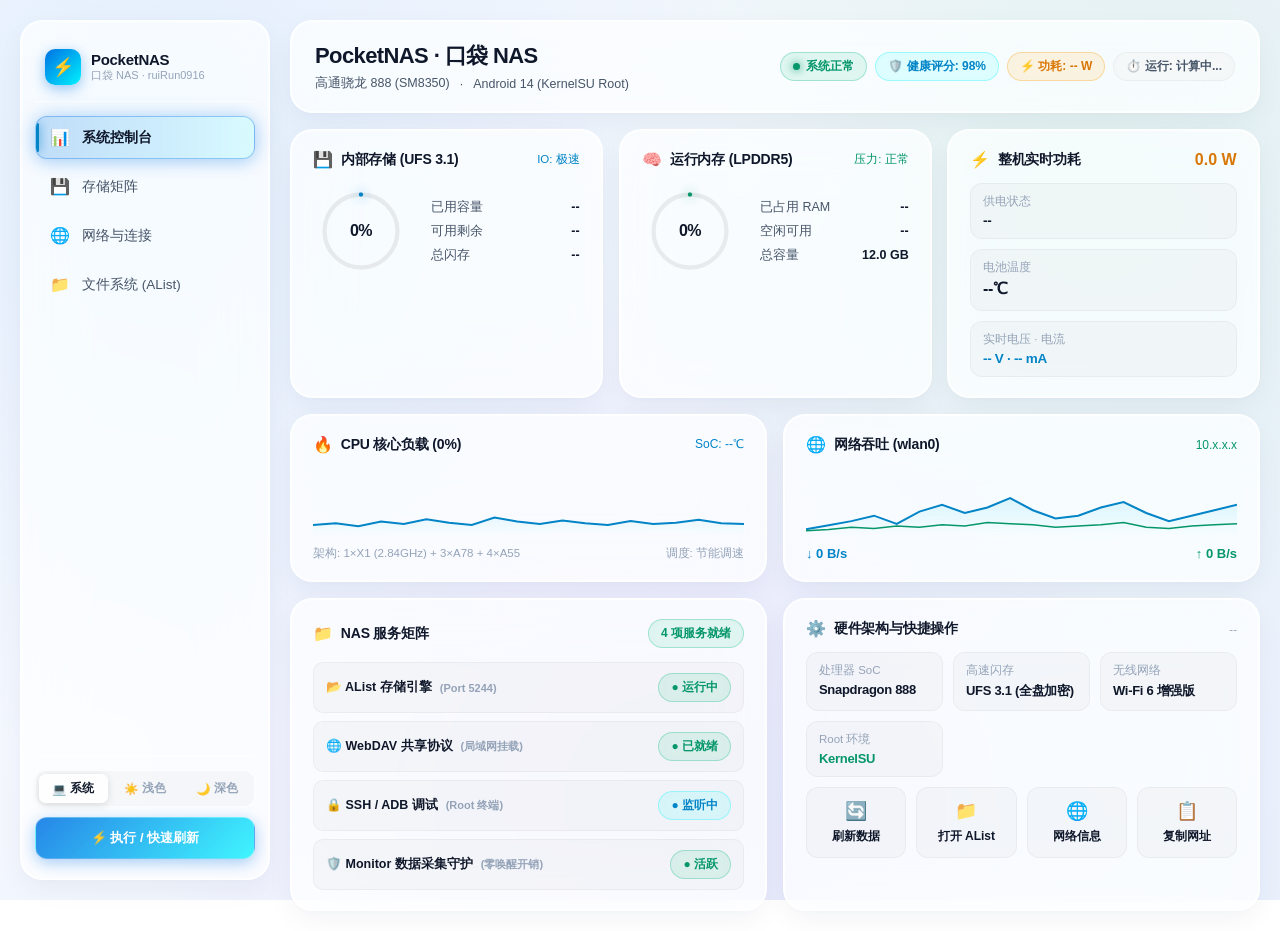
==== web/index.html @ 6834d26b "Add files via upload" ====
<!DOCTYPE html>
<html lang="zh-CN" data-theme="dark">
<head>
  <meta charset="UTF-8">
  <meta name="viewport" content="width=device-width, initial-scale=1.0, maximum-scale=1.0, user-scalable=no">
  <title>PocketNAS · 口袋 NAS 控制中心</title>
  <link rel="stylesheet" href="style.css">
</head>
<body>

  <div class="app-container">
    
    <!-- ================= 左侧导航栏 ================= -->
    <aside class="sidebar">
      <div class="sidebar-top">
        <div class="sidebar-header">
          <div class="logo-badge">⚡</div>
          <div class="logo-text">
            <h2>PocketNAS</h2>
            <p>口袋 NAS · ruiRun0916</p>
          </div>
        </div>

        <nav class="nav-menu">
          <div class="nav-item active" data-tab="tab-overview">
            <span class="icon">📊</span>
            <span>系统控制台</span>
          </div>
          <div class="nav-item" data-tab="tab-storage">
            <span class="icon">💾</span>
            <span>存储矩阵</span>
          </div>
          <div class="nav-item" data-tab="tab-network">
            <span class="icon">🌐</span>
            <span>网络与连接</span>
          </div>
          <div class="nav-item" data-tab="tab-alist">
            <span class="icon">📁</span>
            <span>文件系统 (AList)</span>
          </div>
        </nav>
      </div>

      <!-- 侧边栏底部：主题切换 + 执行按键 -->
      <div class="sidebar-footer">
        
        <!-- 三态主题切换 -->
        <div class="theme-switch-bar">
          <button class="theme-opt-btn active" id="theme-btn-auto" onclick="setThemeMode('auto')" title="跟随系统设置">
            <span>💻</span><span>系统</span>
          </button>
          <button class="theme-opt-btn" id="theme-btn-light" onclick="setThemeMode('light')" title="渐变白玻璃模式">
            <span>☀️</span><span>浅色</span>
          </button>
          <button class="theme-opt-btn" id="theme-btn-dark" onclick="setThemeMode('dark')" title="深色液态玻璃模式">
            <span>🌙</span><span>深色</span>
          </button>
        </div>

        <button class="btn-glass-action" onclick="handleQuickRun()">
          <span>⚡ 执行 / 快速刷新</span>
        </button>
      </div>
    </aside>

    <!-- ================= 右侧主区域 ================= -->
    <main class="main-content">

      <!-- ================= TAB 1: 首页系统控制台 ================= -->
      <div id="tab-overview" class="tab-pane active">
        
        <!-- 顶部英雄卡片 (Hero Card) -->
        <section class="glass-card hero-card">
          <div class="hero-left">
            <h1 id="dev-name">
              <span>PocketNAS · 口袋 NAS</span>
            </h1>
            <p id="dev-sub">
              <span>高通骁龙 888 (SM8350)</span>
              <span>·</span>
              <span>Android 14 (KernelSU Root)</span>
            </p>
          </div>
          <div class="hero-tags">
            <div class="glow-badge green">
              <span class="pulse-dot"></span>
              <span>系统正常</span>
            </div>
            <div class="glow-badge cyan" id="health-badge">
              <span>🛡️ 健康评分: 98%</span>
            </div>
            <div class="glow-badge orange" id="power-badge">
              <span>⚡ 功耗: -- W</span>
            </div>
            <div class="glow-badge" id="uptime-badge">
              <span>⏱️ 运行: 计算中...</span>
            </div>
          </div>
        </section>

        <!-- 第一行：核心资源 3 列网格 (存储 + 内存 + 功耗) -->
        <section class="grid-3">
          
          <!-- 存储空间卡片 (细发光环形图) -->
          <div class="glass-card">
            <div class="card-head">
              <div class="card-title">
                <span class="icon">💾</span>
                <span>内部存储 (UFS 3.1)</span>
              </div>
              <span style="font-size:11.5px; color:var(--accent-cyan);" id="st-speed-tag">IO: 极速</span>
            </div>
            <div class="metric-flex">
              <div class="glow-ring-box">
                <svg viewBox="0 0 100 100">
                  <circle class="ring-bg" cx="50" cy="50" r="38" />
                  <circle id="storage-ring" class="ring-fg blue" cx="50" cy="50" r="38" stroke-dasharray="0, 238.76" />
                </svg>
                <div class="ring-text" id="storage-pct">0%</div>
              </div>
              <div class="metric-details">
                <div class="detail-row"><span class="label">已用容量</span><span class="val" id="storage-used">--</span></div>
                <div class="detail-row"><span class="label">可用剩余</span><span class="val" id="storage-free">--</span></div>
                <div class="detail-row"><span class="label">总闪存</span><span class="val" id="storage-total">--</span></div>
              </div>
            </div>
          </div>

          <!-- 运行内存卡片 -->
          <div class="glass-card">
            <div class="card-head">
              <div class="card-title">
                <span class="icon">🧠</span>
                <span>运行内存 (LPDDR5)</span>
              </div>
              <span style="font-size:11.5px; color:var(--accent-green);" id="ram-pressure">压力: 正常</span>
            </div>
            <div class="metric-flex">
              <div class="glow-ring-box">
                <svg viewBox="0 0 100 100">
                  <circle class="ring-bg" cx="50" cy="50" r="38" />
                  <circle id="ram-ring" class="ring-fg green" cx="50" cy="50" r="38" stroke-dasharray="0, 238.76" />
                </svg>
                <div class="ring-text" id="ram-pct">0%</div>
              </div>
              <div class="metric-details">
                <div class="detail-row"><span class="label">已占用 RAM</span><span class="val" id="ram-used">--</span></div>
                <div class="detail-row"><span class="label">空闲可用</span><span class="val" id="ram-free">--</span></div>
                <div class="detail-row"><span class="label">总容量</span><span class="val" id="ram-total">12.0 GB</span></div>
              </div>
            </div>
          </div>

          <!-- 实时功耗与供电卡片 -->
          <div class="glass-card">
            <div class="card-head">
              <div class="card-title">
                <span class="icon">⚡</span>
                <span>整机实时功耗</span>
              </div>
              <span style="font-weight:700; color:var(--accent-orange);" id="power-main-val">0.0 W</span>
            </div>
            <div class="stat-pill-grid">
              <div class="stat-pill">
                <span class="title">供电状态</span>
                <span class="value" id="power-status" style="font-size:13.5px;">--</span>
              </div>
              <div class="stat-pill">
                <span class="title">电池温度</span>
                <span class="value" id="bat-temp-val">--℃</span>
              </div>
              <div class="stat-pill" style="grid-column: 1 / -1;">
                <span class="title">实时电压 · 电流</span>
                <span class="value" id="power-vi-val" style="font-size:13.5px; color:var(--accent-cyan);">-- V · -- mA</span>
              </div>
            </div>
          </div>

        </section>

        <!-- 第二行：实时动态波形监控 (CPU/RAM 曲线 + 网络上下行双通道) -->
        <section class="grid-2">
          
          <!-- CPU 负载与实时动态曲线 -->
          <div class="glass-card">
            <div class="card-head">
              <div class="card-title">
                <span class="icon">🔥</span>
                <span>CPU 核心负载 (<span id="cpu-val">0%</span>)</span>
              </div>
              <span style="font-size:12px; color:var(--accent-cyan);" id="cpu-temp-badge">SoC: --℃</span>
            </div>
            <div class="chart-box">
              <canvas id="cpu-chart"></canvas>
            </div>
            <div class="detail-row" style="margin-top: 10px; font-size:11.5px; color:var(--text-muted);">
              <span>架构: 1×X1 (2.84GHz) + 3×A78 + 4×A55</span>
              <span id="cpu-freq-text">调度: 节能调速</span>
            </div>
          </div>

          <!-- 实时网络吞吐双流曲线 -->
          <div class="glass-card">
            <div class="card-head">
              <div class="card-title">
                <span class="icon">🌐</span>
                <span>网络吞吐 (<span id="net-if">wlan0</span>)</span>
              </div>
              <span style="font-size:12px; color:var(--accent-green);" id="net-ip-tag">10.x.x.x</span>
            </div>
            <div class="chart-box">
              <canvas id="net-chart"></canvas>
            </div>
            <div class="detail-row" style="margin-top: 10px;">
              <span style="font-size:13px; font-weight:700; color:var(--accent-cyan);" id="net-down">↓ 0 B/s</span>
              <span style="font-size:13px; font-weight:700; color:var(--accent-green);" id="net-up">↑ 0 B/s</span>
            </div>
          </div>

        </section>

        <!-- 第三行：NAS 协议服务矩阵 + 硬件架构规格 -->
        <section class="grid-2">
          
          <!-- 服务矩阵 -->
          <div class="glass-card">
            <div class="card-head">
              <div class="card-title">
                <span class="icon">📁</span>
                <span>NAS 服务矩阵</span>
              </div>
              <span class="glow-badge green">4 项服务就绪</span>
            </div>
            <div style="display:flex; flex-direction:column; gap:8px;">
              <div class="service-item">
                <div class="service-left">
                  <span>📂 AList 存储引擎</span>
                  <span style="font-size:11px; color:var(--text-muted);">(Port 5244)</span>
                </div>
                <span class="glow-badge green" id="srv-alist">● 运行中</span>
              </div>
              <div class="service-item">
                <div class="service-left">
                  <span>🌐 WebDAV 共享协议</span>
                  <span style="font-size:11px; color:var(--text-muted);">(局域网挂载)</span>
                </div>
                <span class="glow-badge green">● 已就绪</span>
              </div>
              <div class="service-item">
                <div class="service-left">
                  <span>🔒 SSH / ADB 调试</span>
                  <span style="font-size:11px; color:var(--text-muted);">(Root 终端)</span>
                </div>
                <span class="glow-badge cyan">● 监听中</span>
              </div>
              <div class="service-item">
                <div class="service-left">
                  <span>🛡️ Monitor 数据采集守护</span>
                  <span style="font-size:11px; color:var(--text-muted);">(零唤醒开销)</span>
                </div>
                <span class="glow-badge green">● 活跃</span>
              </div>
            </div>
          </div>

          <!-- 硬件架构卡片 -->
          <div class="glass-card">
            <div class="card-head">
              <div class="card-title">
                <span class="icon">⚙️</span>
                <span>硬件架构与快捷操作</span>
              </div>
              <span style="font-size:11.5px; color:var(--text-muted);" id="last-update">--</span>
            </div>
            <div class="stat-pill-grid" style="margin-top:0;">
              <div class="stat-pill">
                <span class="title">处理器 SoC</span>
                <span class="value" style="font-size:13px;">Snapdragon 888</span>
              </div>
              <div class="stat-pill">
                <span class="title">高速闪存</span>
                <span class="value" style="font-size:13px;">UFS 3.1 (全盘加密)</span>
              </div>
              <div class="stat-pill">
                <span class="title">无线网络</span>
                <span class="value" style="font-size:13px;">Wi-Fi 6 增强版</span>
              </div>
              <div class="stat-pill">
                <span class="title">Root 环境</span>
                <span class="value" style="font-size:13px; color:var(--accent-green);">KernelSU</span>
              </div>
            </div>

            <!-- 快捷玻璃按钮 -->
            <div class="quick-btn-grid">
              <div class="btn-glass-tile" onclick="fetchStatus(true)">
                <span class="icon">🔄</span>
                <span>刷新数据</span>
              </div>
              <div class="btn-glass-tile" onclick="switchTab('tab-alist')">
                <span class="icon">📁</span>
                <span>打开 AList</span>
              </div>
              <div class="btn-glass-tile" onclick="switchTab('tab-network')">
                <span class="icon">🌐</span>
                <span>网络信息</span>
              </div>
              <div class="btn-glass-tile" onclick="copyText(window.location.origin, 'Dashboard 地址')">
                <span class="icon">📋</span>
                <span>复制网址</span>
              </div>
            </div>
          </div>

        </section>

      </div>

      <!-- ================= TAB 2: 存储矩阵 ================= -->
      <div id="tab-storage" class="tab-pane">
        <div class="glass-card">
          <div class="card-head">
            <div class="card-title">
              <span class="icon">💾</span>
              <span>存储矩阵与分区挂载结构</span>
            </div>
            <span class="glow-badge green">UFS 3.1 闪存健康</span>
          </div>

          <div style="display:flex; flex-direction:column; gap:12px; margin-top:8px;">
            <div class="copy-row">
              <div class="copy-info">
                <span class="title">用户主存储挂载点 (AList 映射目标)</span>
                <span class="url">/data/media/0</span>
              </div>
              <button class="btn-copy" onclick="copyText('/data/media/0', '挂载点路径')">📋 复制</button>
            </div>
            <div class="detail-row"><span class="label">闪存总容量</span><span class="val" id="storage-total-detail">--</span></div>
            <div class="detail-row"><span class="label">已使用空间</span><span class="val" id="storage-used-detail">--</span></div>
            <div class="detail-row"><span class="label">可用剩余空间</span><span class="val" id="storage-free-detail">--</span></div>
            
            <div style="margin-top:10px; padding:12px; background:var(--stat-box-bg); border-radius:10px; border:1px solid var(--glass-border);">
              <p style="font-size:12.5px; color:var(--text-sub); line-height:1.6;">
                💡 <strong>文件服务指南：</strong> 手机存储已通过 KernelSU 进行低功耗映射，你可以直接在电视端（如 Kodi / 影视仓）或电脑端使用 WebDAV 协议挂载此路径，实现局域网 4K 原画高速流媒体播放。
              </p>
            </div>
          </div>
        </div>
      </div>

      <!-- ================= TAB 3: 网络与连接配置 (带一键复制) ================= -->
      <div id="tab-network" class="tab-pane">
        <div class="glass-card">
          <div class="card-head">
            <div class="card-title">
              <span class="icon">🌐</span>
              <span>网络接口与服务连接端点</span>
            </div>
            <span class="glow-badge cyan">Wi-Fi 6 高速通道</span>
          </div>

          <div style="display:flex; flex-direction:column; gap:12px; margin-top:10px;">
            
            <!-- 局域网 IPv4 复制行 -->
            <div class="copy-row">
              <div class="copy-info">
                <span class="title">局域网 IPv4 地址 (wlan0)</span>
                <span class="url" id="net-ip-copy-val">--</span>
              </div>
              <button class="btn-copy" onclick="copyText(document.getElementById('net-ip-copy-val').innerText, '局域网 IP')">📋 复制 IP</button>
            </div>

            <!-- Dashboard 访问直链复制行 -->
            <div class="copy-row">
              <div class="copy-info">
                <span class="title">PocketNAS 控制台 URL (当前端口: 8080)</span>
                <span class="url" id="webui-url-copy-val">http://--:8080</span>
              </div>
              <button class="btn-copy" onclick="copyText(document.getElementById('webui-url-copy-val').innerText, '控制台链接')">📋 复制链接</button>
            </div>

            <!-- AList Lite 访问直链复制行 -->
            <div class="copy-row">
              <div class="copy-info">
                <span class="title">AList 文件系统直链 URL (端口: 5244)</span>
                <span class="url" id="alist-url-copy-val">http://--:5244</span>
              </div>
              <button class="btn-copy" onclick="copyText(document.getElementById('alist-url-copy-val').innerText, 'AList 链接')">📋 复制链接</button>
            </div>

            <!-- WebDAV 协议连接串 -->
            <div class="copy-row">
              <div class="copy-info">
                <span class="title">WebDAV 局域网挂载端点</span>
                <span class="url" id="webdav-url-copy-val">http://--:5244/dav</span>
              </div>
              <button class="btn-copy" onclick="copyText(document.getElementById('webdav-url-copy-val').innerText, 'WebDAV 挂载串')">📋 复制端点</button>
            </div>

          </div>
        </div>
      </div>

      <!-- ================= TAB 4: AList 内嵌文件管理 ================= -->
      <div id="tab-alist" class="tab-pane">
        <div class="glass-card alist-card">
          <div class="alist-toolbar">
            <div style="display:flex; align-items:center; gap:10px;">
              <span style="font-size:14px; font-weight:700; color:var(--text-main);">📁 AList 私人云存储</span>
              <span class="glow-badge green" id="alist-badge-status">● 运行中</span>
            </div>
            <div style="display:flex; gap:8px;">
              <button class="btn-copy" onclick="reloadAListFrame()">🔄 刷新</button>
              <a class="btn-copy" id="btn-open-alist" href="http://127.0.0.1:5244" target="_blank" style="text-decoration:none;">↗ 外部打开</a>
            </div>
          </div>
          <iframe id="alist-frame" class="alist-iframe" src="about:blank"></iframe>
        </div>
      </div>

    </main>

  </div>

  <!-- Toast 提示气泡 -->
  <div id="toast" class="toast-notice">
    <span>✅</span>
    <span id="toast-text">已复制到剪贴板</span>
  </div>

  <script src="app.js"></script>
</body>
</html>
---- web/style.css ----
/* =========================================================
   Xiaomi 11 Ultra NAS - Liquid Glass & visionOS Modern UI
   Supports: System Auto / Gradient Light / Liquid Dark Modes
   ========================================================= */

/* --- 1. 深色模式变量 (默认 / Dark) --- */
:root {
  --bg-gradient: radial-gradient(circle at 15% 15%, rgba(0, 113, 227, 0.16) 0%, transparent 45%),
                 radial-gradient(circle at 85% 20%, rgba(52, 199, 89, 0.12) 0%, transparent 40%),
                 radial-gradient(circle at 50% 85%, rgba(139, 92, 246, 0.1) 0%, transparent 50%),
                 #0a0d14;
  
  --glass-bg: rgba(22, 27, 38, 0.65);
  --glass-bg-hover: rgba(28, 35, 49, 0.8);
  --glass-border: rgba(255, 255, 255, 0.09);
  --glass-border-hover: rgba(0, 242, 254, 0.4);
  --glass-highlight: rgba(255, 255, 255, 0.04);
  --spotlight-glow: rgba(0, 242, 254, 0.12);
  
  --text-main: #f5f5f7;
  --text-sub: #94a3b8;
  --text-muted: #64748b;
  
  --accent-cyan: #00f2fe;
  --accent-blue: #0071e3;
  --accent-green: #10b981;
  --accent-orange: #f59e0b;
  --accent-red: #ef4444;
  --accent-purple: #8b5cf6;
  
  --ring-bg: rgba(255, 255, 255, 0.08);
  --stat-box-bg: rgba(255, 255, 255, 0.03);
  --stat-box-border: rgba(255, 255, 255, 0.05);

  --card-radius: 22px;
  --inner-radius: 12px;
  --btn-radius: 10px;
  
  --shadow-ambient: 0 12px 36px -4px rgba(0, 0, 0, 0.5), 0 0 1px 1px rgba(255, 255, 255, 0.06) inset;
  --active-glow: 0 0 20px rgba(0, 242, 254, 0.4), 0 0 40px rgba(0, 113, 227, 0.25);
  --card-glow-edge: rgba(0, 242, 254, 0.3);
}

/* --- 2. 浅色渐变白模式 (Gradient White Glass) --- */
[data-theme="light"] {
  --bg-gradient: radial-gradient(circle at 10% 15%, rgba(0, 113, 227, 0.09) 0%, transparent 45%),
                 radial-gradient(circle at 85% 20%, rgba(52, 199, 89, 0.08) 0%, transparent 40%),
                 radial-gradient(circle at 50% 85%, rgba(139, 92, 246, 0.08) 0%, transparent 50%),
                 linear-gradient(135deg, #f9fbff 0%, #f1f5fd 50%, #e9f0fc 100%);
  
  --glass-bg: rgba(255, 255, 255, 0.72);
  --glass-bg-hover: rgba(255, 255, 255, 0.88);
  --glass-border: rgba(255, 255, 255, 0.9);
  --glass-border-hover: rgba(0, 113, 227, 0.35);
  --glass-highlight: rgba(0, 0, 0, 0.02);
  --spotlight-glow: rgba(0, 113, 227, 0.08);
  
  --text-main: #0f172a;
  --text-sub: #475569;
  --text-muted: #94a3b8;
  
  --accent-cyan: #0284c7;
  --accent-blue: #0071e3;
  --accent-green: #059669;
  --accent-orange: #d97706;
  --accent-red: #dc2626;
  --accent-purple: #7c3aed;
  
  --ring-bg: rgba(0, 0, 0, 0.07);
  --stat-box-bg: rgba(0, 0, 0, 0.025);
  --stat-box-border: rgba(0, 0, 0, 0.04);
  
  --shadow-ambient: 0 10px 30px -4px rgba(0, 30, 80, 0.06), 0 2px 6px rgba(0, 0, 0, 0.02), 0 0 1px 1px rgba(255, 255, 255, 0.8) inset;
  --active-glow: 0 0 20px rgba(0, 113, 227, 0.25), 0 4px 15px rgba(0, 113, 227, 0.15);
  --card-glow-edge: rgba(0, 113, 227, 0.25);
}

/* 基础重置 */
* {
  box-sizing: border-box;
  margin: 0;
  padding: 0;
  font-family: -apple-system, BlinkMacSystemFont, "SF Pro Display", "Inter", "HarmonyOS Sans", "PingFang SC", "Microsoft YaHei", sans-serif;
  -webkit-font-smoothing: antialiased;
}

body {
  background: var(--bg-gradient);
  background-attachment: fixed;
  color: var(--text-main);
  padding: 20px;
  min-height: 100vh;
  overflow-x: hidden;
  transition: background 0.4s ease, color 0.4s ease;
}

.app-container {
  max-width: 1380px;
  margin: 0 auto;
  display: grid;
  grid-template-columns: 250px 1fr;
  gap: 20px;
}

/* ================= 侧边栏 (Sidebar) ================= */
.sidebar {
  background: var(--glass-bg);
  backdrop-filter: blur(30px) saturate(180%);
  -webkit-backdrop-filter: blur(30px) saturate(180%);
  border: 1px solid var(--glass-border);
  border-radius: var(--card-radius);
  padding: 20px 14px;
  box-shadow: var(--shadow-ambient);
  height: calc(100vh - 40px);
  position: sticky;
  top: 20px;
  display: flex;
  flex-direction: column;
  justify-content: space-between;
  z-index: 50;
  transition: background 0.4s ease, border-color 0.4s ease;
}

.sidebar-header {
  display: flex;
  align-items: center;
  gap: 10px;
  padding: 8px 10px 16px;
  border-bottom: 1px solid var(--glass-border);
  margin-bottom: 14px;
}

.logo-badge {
  width: 36px;
  height: 36px;
  border-radius: 10px;
  background: linear-gradient(135deg, #0071e3, #00f2fe);
  display: flex;
  align-items: center;
  justify-content: center;
  font-size: 18px;
  box-shadow: 0 4px 14px rgba(0, 113, 227, 0.4);
}

.logo-text h2 {
  font-size: 15px;
  font-weight: 700;
  letter-spacing: -0.3px;
  color: var(--text-main);
}

.logo-text p {
  font-size: 11px;
  color: var(--text-muted);
  font-weight: 500;
}

/* 导航项 */
.nav-menu {
  display: flex;
  flex-direction: column;
  gap: 6px;
}

.nav-item {
  display: flex;
  align-items: center;
  gap: 12px;
  padding: 11px 14px;
  border-radius: var(--inner-radius);
  color: var(--text-sub);
  font-size: 13.5px;
  font-weight: 500;
  cursor: pointer;
  transition: all 0.25s cubic-bezier(0.4, 0, 0.2, 1);
  border: 1px solid transparent;
  user-select: none;
  position: relative;
  overflow: hidden;
}

.nav-item:hover {
  background: var(--glass-highlight);
  color: var(--text-main);
  border-color: rgba(255, 255, 255, 0.08);
}

/* 选中项发光特效 */
.nav-item.active {
  background: linear-gradient(90deg, rgba(0, 113, 227, 0.22), rgba(0, 242, 254, 0.12));
  color: var(--text-main);
  border-color: var(--glass-border-hover);
  box-shadow: var(--active-glow);
  font-weight: 600;
}

.nav-item.active::before {
  content: "";
  position: absolute;
  left: 0;
  top: 15%;
  bottom: 15%;
  width: 3px;
  border-radius: 2px;
  background: var(--accent-cyan);
  box-shadow: 0 0 10px var(--accent-cyan);
}

.nav-item .icon {
  font-size: 16px;
  transition: transform 0.2s ease;
}

.nav-item:hover .icon {
  transform: scale(1.15);
}

/* 侧边栏底部：主题切换器 + 快捷按键 */
.sidebar-footer {
  border-top: 1px solid var(--glass-border);
  padding-top: 14px;
  display: flex;
  flex-direction: column;
  gap: 10px;
}

/* 三态主题切换组件 (Segmented Theme Control) */
.theme-switch-bar {
  display: grid;
  grid-template-columns: repeat(3, 1fr);
  background: var(--stat-box-bg);
  border: 1px solid var(--glass-border);
  border-radius: 10px;
  padding: 3px;
  gap: 3px;
}

.theme-opt-btn {
  padding: 6px 0;
  border: none;
  background: transparent;
  color: var(--text-muted);
  font-size: 11.5px;
  font-weight: 600;
  border-radius: 7px;
  cursor: pointer;
  display: flex;
  align-items: center;
  justify-content: center;
  gap: 4px;
  transition: all 0.2s cubic-bezier(0.4, 0, 0.2, 1);
}

.theme-opt-btn:hover {
  color: var(--text-main);
}

.theme-opt-btn.active {
  background: var(--glass-bg-hover);
  color: var(--text-main);
  box-shadow: 0 2px 8px rgba(0, 0, 0, 0.12);
  border: 1px solid var(--glass-border);
}

.btn-glass-action {
  width: 100%;
  padding: 11px;
  background: linear-gradient(135deg, rgba(0, 113, 227, 0.85), rgba(0, 242, 254, 0.75));
  border: 1px solid rgba(255, 255, 255, 0.25);
  border-radius: var(--inner-radius);
  color: #ffffff;
  font-size: 13px;
  font-weight: 600;
  display: flex;
  align-items: center;
  justify-content: center;
  gap: 8px;
  cursor: pointer;
  box-shadow: 0 4px 15px rgba(0, 113, 227, 0.35);
  transition: all 0.2s cubic-bezier(0.4, 0, 0.2, 1);
  backdrop-filter: blur(10px);
}

.btn-glass-action:hover {
  transform: translateY(-2px);
  box-shadow: 0 6px 22px rgba(0, 242, 254, 0.5);
}

/* ================= 右侧主内容 ================= */
.main-content {
  display: flex;
  flex-direction: column;
  gap: 16px;
}

.tab-pane {
  display: none;
  flex-direction: column;
  gap: 16px;
  animation: fadeIn 0.25s cubic-bezier(0.4, 0, 0.2, 1);
}

.tab-pane.active {
  display: flex;
}

@keyframes fadeIn {
  from { opacity: 0; transform: translateY(6px); }
  to { opacity: 1; transform: translateY(0); }
}

/* ================= 磨砂液态玻璃卡片 + 3D 鼠标物理倾斜 ================= */
.glass-card {
  background: var(--glass-bg);
  backdrop-filter: blur(28px) saturate(180%);
  -webkit-backdrop-filter: blur(28px) saturate(180%);
  border: 1px solid var(--glass-border);
  border-radius: var(--card-radius);
  padding: 20px 22px;
  box-shadow: var(--shadow-ambient);
  position: relative;
  overflow: hidden;
  transform-style: preserve-3d;
  perspective: 1000px;
  will-change: transform;
  transition: border-color 0.25s ease, box-shadow 0.25s ease, background 0.4s ease;
}

/* 光照追踪聚光灯特效 (Mouse Spotlight) */
.glass-card::after {
  content: "";
  position: absolute;
  inset: 0;
  border-radius: inherit;
  background: radial-gradient(circle 240px at var(--mouse-x, 50%) var(--mouse-y, 50%), var(--spotlight-glow), transparent);
  pointer-events: none;
  opacity: 0;
  transition: opacity 0.3s ease;
}

.glass-card:hover::after {
  opacity: 1;
}

.glass-card::before {
  content: "";
  position: absolute;
  top: 0;
  left: 0;
  right: 0;
  height: 1px;
  background: linear-gradient(90deg, transparent, rgba(255, 255, 255, 0.25), transparent);
}

.glass-card:hover {
  border-color: var(--glass-border-hover);
  box-shadow: var(--shadow-ambient), 0 14px 38px -4px rgba(0, 0, 0, 0.35);
}

.grid-2 {
  display: grid;
  grid-template-columns: repeat(2, 1fr);
  gap: 16px;
}

.grid-3 {
  display: grid;
  grid-template-columns: repeat(3, 1fr);
  gap: 16px;
}

/* 卡片标题 */
.card-head {
  display: flex;
  align-items: center;
  justify-content: space-between;
  margin-bottom: 14px;
}

.card-title {
  font-size: 14px;
  font-weight: 600;
  color: var(--text-main);
  display: flex;
  align-items: center;
  gap: 8px;
  letter-spacing: -0.2px;
}

.card-title .icon {
  font-size: 16px;
}

/* 顶部设备英雄卡片 */
.hero-card {
  display: flex;
  justify-content: space-between;
  align-items: center;
  flex-wrap: wrap;
  gap: 16px;
  padding: 20px 24px;
}

.hero-left h1 {
  font-size: 22px;
  font-weight: 700;
  letter-spacing: -0.6px;
  color: var(--text-main);
  display: flex;
  align-items: center;
  gap: 10px;
}

.hero-left p {
  font-size: 12.5px;
  color: var(--text-sub);
  margin-top: 4px;
  display: flex;
  align-items: center;
  gap: 10px;
}

.hero-tags {
  display: flex;
  gap: 8px;
  flex-wrap: wrap;
}

/* 呼吸徽章 */
.glow-badge {
  display: inline-flex;
  align-items: center;
  gap: 6px;
  padding: 5px 12px;
  border-radius: 30px;
  font-size: 12px;
  font-weight: 600;
  background: var(--stat-box-bg);
  border: 1px solid var(--stat-box-border);
  color: var(--text-sub);
  backdrop-filter: blur(10px);
}

.glow-badge.green {
  background: rgba(16, 185, 129, 0.12);
  border-color: rgba(16, 185, 129, 0.3);
  color: var(--accent-green);
}

.glow-badge.orange {
  background: rgba(245, 158, 11, 0.12);
  border-color: rgba(245, 158, 11, 0.3);
  color: var(--accent-orange);
}

.glow-badge.cyan {
  background: rgba(0, 242, 254, 0.12);
  border-color: rgba(0, 242, 254, 0.3);
  color: var(--accent-cyan);
}

.pulse-dot {
  width: 7px;
  height: 7px;
  border-radius: 50%;
  background: var(--accent-green);
  box-shadow: 0 0 8px var(--accent-green);
  animation: pulseGlow 2s infinite ease-in-out;
}

@keyframes pulseGlow {
  0%, 100% { opacity: 1; transform: scale(1); }
  50% { opacity: 0.35; transform: scale(0.8); }
}

/* ================= 极细发光环形图 ================= */
.metric-flex {
  display: flex;
  align-items: center;
  gap: 22px;
}

.glow-ring-box {
  position: relative;
  width: 96px;
  height: 96px;
  flex-shrink: 0;
  display: flex;
  align-items: center;
  justify-content: center;
}

.glow-ring-box svg {
  width: 100%;
  height: 100%;
  transform: rotate(-90deg);
  overflow: visible;
}

.ring-bg {
  fill: none;
  stroke: var(--ring-bg);
  stroke-width: 4.5;
}

.ring-fg {
  fill: none;
  stroke-width: 4.5;
  stroke-linecap: round;
  transition: stroke-dashoffset 0.8s cubic-bezier(0.4, 0, 0.2, 1);
  filter: drop-shadow(0 0 6px currentColor);
}

.ring-fg.blue { stroke: var(--accent-cyan); color: var(--accent-cyan); }
.ring-fg.green { stroke: var(--accent-green); color: var(--accent-green); }
.ring-fg.purple { stroke: var(--accent-purple); color: var(--accent-purple); }

.ring-text {
  position: absolute;
  top: 50%;
  left: 50%;
  transform: translate(-50%, -50%);
  font-size: 16px;
  font-weight: 700;
  color: var(--text-main);
  letter-spacing: -0.5px;
}

.metric-details {
  flex: 1;
  display: flex;
  flex-direction: column;
  gap: 7px;
}

.detail-row {
  display: flex;
  justify-content: space-between;
  align-items: center;
  font-size: 12.5px;
}

.detail-row .label {
  color: var(--text-sub);
}

.detail-row .val {
  font-weight: 600;
  color: var(--text-main);
}

/* 实时折线图 Canvas */
.chart-box {
  width: 100%;
  height: 68px;
  position: relative;
  margin-top: 8px;
}

.chart-box canvas {
  width: 100%;
  height: 100%;
  display: block;
}

/* 统计卡片网格 */
.stat-pill-grid {
  display: grid;
  grid-template-columns: repeat(auto-fit, minmax(130px, 1fr));
  gap: 10px;
  margin-top: 10px;
}

.stat-pill {
  background: var(--stat-box-bg);
  border: 1px solid var(--stat-box-border);
  border-radius: var(--inner-radius);
  padding: 10px 12px;
  display: flex;
  flex-direction: column;
  gap: 4px;
}

.stat-pill .title {
  font-size: 11.5px;
  color: var(--text-muted);
}

.stat-pill .value {
  font-size: 16px;
  font-weight: 700;
  color: var(--text-main);
  letter-spacing: -0.3px;
}

/* 服务矩阵 */
.service-item {
  display: flex;
  align-items: center;
  justify-content: space-between;
  padding: 10px 12px;
  background: var(--stat-box-bg);
  border: 1px solid var(--stat-box-border);
  border-radius: 10px;
  font-size: 12.5px;
}

.service-left {
  display: flex;
  align-items: center;
  gap: 8px;
  font-weight: 600;
  color: var(--text-main);
}

/* 地址复制栏 */
.copy-row {
  display: flex;
  align-items: center;
  justify-content: space-between;
  padding: 10px 14px;
  background: var(--stat-box-bg);
  border: 1px solid var(--stat-box-border);
  border-radius: var(--inner-radius);
  margin-bottom: 8px;
  gap: 12px;
}

.copy-info {
  display: flex;
  flex-direction: column;
  gap: 2px;
  overflow: hidden;
}

.copy-info .title {
  font-size: 11.5px;
  color: var(--text-muted);
}

.copy-info .url {
  font-size: 13.5px;
  font-weight: 600;
  color: var(--accent-cyan);
  font-family: ui-monospace, SFMono-Regular, Menlo, Monaco, Consolas, monospace;
  white-space: nowrap;
  overflow: hidden;
  text-overflow: ellipsis;
}

.btn-copy {
  padding: 6px 12px;
  background: rgba(0, 242, 254, 0.12);
  border: 1px solid rgba(0, 242, 254, 0.3);
  color: var(--accent-cyan);
  border-radius: 8px;
  font-size: 12px;
  font-weight: 600;
  cursor: pointer;
  display: flex;
  align-items: center;
  gap: 5px;
  flex-shrink: 0;
  transition: all 0.2s ease;
}

.btn-copy:hover {
  background: var(--accent-cyan);
  color: #090b10;
  box-shadow: 0 0 12px rgba(0, 242, 254, 0.5);
}

.btn-copy.copied {
  background: var(--accent-green);
  border-color: var(--accent-green);
  color: #ffffff;
}

/* 快捷玻璃按钮 */
.quick-btn-grid {
  display: grid;
  grid-template-columns: repeat(4, 1fr);
  gap: 10px;
  margin-top: 10px;
}

.btn-glass-tile {
  background: var(--stat-box-bg);
  border: 1px solid var(--stat-box-border);
  border-radius: var(--inner-radius);
  padding: 12px;
  display: flex;
  flex-direction: column;
  align-items: center;
  gap: 6px;
  color: var(--text-main);
  font-size: 12px;
  font-weight: 600;
  cursor: pointer;
  text-decoration: none;
  transition: all 0.2s ease;
}

.btn-glass-tile:hover {
  background: var(--glass-highlight);
  border-color: var(--glass-border-hover);
  box-shadow: var(--active-glow);
  transform: translateY(-2px);
}

.btn-glass-tile .icon {
  font-size: 18px;
}

/* AList 容器 */
.alist-card {
  padding: 0;
  overflow: hidden;
  height: calc(100vh - 160px);
  min-height: 580px;
  display: flex;
  flex-direction: column;
}

.alist-toolbar {
  padding: 12px 18px;
  background: var(--glass-bg);
  border-bottom: 1px solid var(--glass-border);
  display: flex;
  align-items: center;
  justify-content: space-between;
}

.alist-iframe {
  flex: 1;
  width: 100%;
  height: 100%;
  border: none;
  background: #ffffff;
}

/* Toast 提示 */
.toast-notice {
  position: fixed;
  bottom: 24px;
  right: 24px;
  background: rgba(15, 23, 42, 0.95);
  border: 1px solid rgba(0, 242, 254, 0.4);
  color: #ffffff;
  padding: 10px 18px;
  border-radius: 30px;
  font-size: 13px;
  font-weight: 600;
  box-shadow: 0 10px 30px rgba(0, 0, 0, 0.5), 0 0 15px rgba(0, 242, 254, 0.3);
  display: flex;
  align-items: center;
  gap: 8px;
  opacity: 0;
  transform: translateY(12px);
  transition: all 0.3s cubic-bezier(0.4, 0, 0.2, 1);
  pointer-events: none;
  z-index: 100;
}

.toast-notice.show {
  opacity: 1;
  transform: translateY(0);
}

/* ================= 移动端紧凑排版 ================= */
@media (max-width: 900px) {
  body { padding: 10px; }
  .app-container { grid-template-columns: 1fr; gap: 12px; }
  
  .sidebar {
    height: auto;
    position: relative;
    top: 0;
    padding: 12px;
    border-radius: 16px;
  }
  
  .sidebar-header { margin-bottom: 8px; padding-bottom: 10px; }
  
  .nav-menu {
    display: grid;
    grid-template-columns: repeat(2, 1fr);
    gap: 6px;
  }
  
  .nav-item { padding: 9px 10px; font-size: 12.5px; }
  
  .grid-2, .grid-3 { grid-template-columns: 1fr; gap: 12px; }
  
  .quick-btn-grid { grid-template-columns: repeat(2, 1fr); }
  
  .hero-card { padding: 14px 16px; }
  .hero-left h1 { font-size: 18px; }
  
  .glass-card { padding: 14px 16px; border-radius: 16px; }
  
  .metric-flex { gap: 14px; }
  .glow-ring-box { width: 80px; height: 80px; }
  .ring-text { font-size: 14px; }
  
  .stat-pill-grid { grid-template-columns: repeat(2, 1fr); gap: 8px; }
  .stat-pill { padding: 8px 10px; }
  .stat-pill .value { font-size: 14px; }
}
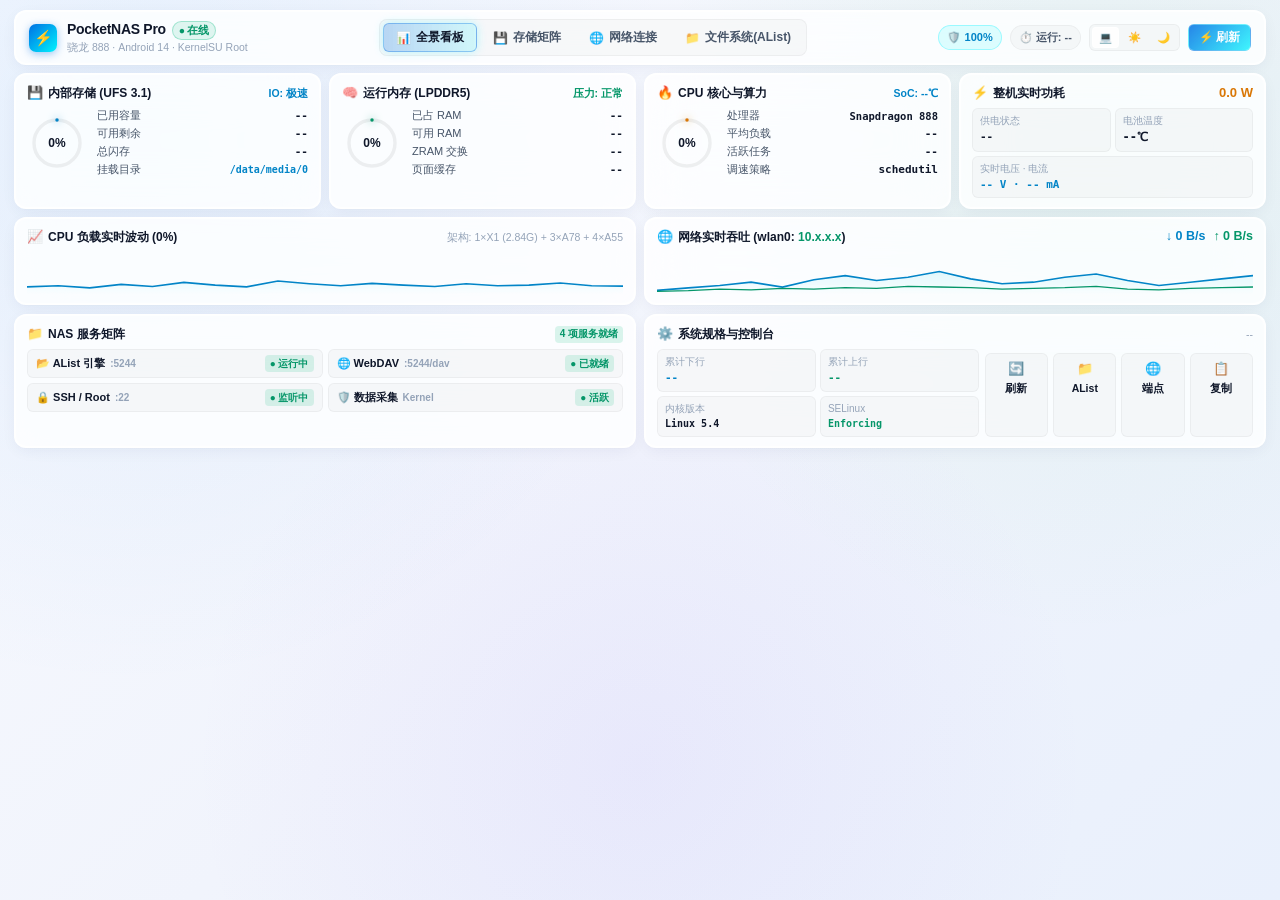
==== commit b05e949e: "Add files via upload" ====
--- a/web/index.html
+++ b/web/index.html
@@ -3,312 +3,289 @@
 <head>
   <meta charset="UTF-8">
   <meta name="viewport" content="width=device-width, initial-scale=1.0, maximum-scale=1.0, user-scalable=no">
-  <title>PocketNAS · 口袋 NAS 控制中心</title>
+  <title>PocketNAS Pro · 口袋 NAS 全景控制台</title>
   <link rel="stylesheet" href="style.css">
 </head>
 <body>
 
-  <div class="app-container">
+  <div class="app-wrapper">
     
-    <!-- ================= 左侧导航栏 ================= -->
-    <aside class="sidebar">
-      <div class="sidebar-top">
-        <div class="sidebar-header">
-          <div class="logo-badge">⚡</div>
-          <div class="logo-text">
-            <h2>PocketNAS</h2>
-            <p>口袋 NAS · ruiRun0916</p>
-          </div>
-        </div>
-
-        <nav class="nav-menu">
-          <div class="nav-item active" data-tab="tab-overview">
-            <span class="icon">📊</span>
-            <span>系统控制台</span>
-          </div>
-          <div class="nav-item" data-tab="tab-storage">
-            <span class="icon">💾</span>
-            <span>存储矩阵</span>
-          </div>
-          <div class="nav-item" data-tab="tab-network">
-            <span class="icon">🌐</span>
-            <span>网络与连接</span>
-          </div>
-          <div class="nav-item" data-tab="tab-alist">
-            <span class="icon">📁</span>
-            <span>文件系统 (AList)</span>
-          </div>
-        </nav>
-      </div>
-
-      <!-- 侧边栏底部：主题切换 + 执行按键 -->
-      <div class="sidebar-footer">
+    <!-- ================= 顶置全景极客导航栏 ================= -->
+    <header class="top-header">
+      
+      <!-- 品牌与设备名 -->
+      <div class="brand-section">
+        <div class="brand-badge">⚡</div>
+        <div class="brand-text">
+          <h1 id="dev-name">
+            <span>PocketNAS Pro</span>
+            <span class="glow-pill green" style="font-size:10.5px; padding:1px 6px;">● 在线</span>
+          </h1>
+          <p id="dev-sub">骁龙 888 · Android 14 · KernelSU Root</p>
+        </div>
+      </div>
+
+      <!-- 顶置 Tab 切换按钮组 -->
+      <nav class="top-nav">
+        <button class="nav-tab-btn active" data-tab="tab-overview">
+          <span class="icon">📊</span><span>全景看板</span>
+        </button>
+        <button class="nav-tab-btn" data-tab="tab-storage">
+          <span class="icon">💾</span><span>存储矩阵</span>
+        </button>
+        <button class="nav-tab-btn" data-tab="tab-network">
+          <span class="icon">🌐</span><span>网络连接</span>
+        </button>
+        <button class="nav-tab-btn" data-tab="tab-alist">
+          <span class="icon">📁</span><span>文件系统(AList)</span>
+        </button>
+      </nav>
+
+      <!-- 顶部快捷操作与状态区 -->
+      <div class="header-actions">
+        <div class="glow-pill cyan" id="health-badge">
+          <span>🛡️ 100%</span>
+        </div>
+        <div class="glow-pill" id="uptime-badge">
+          <span>⏱️ 运行: --</span>
+        </div>
         
         <!-- 三态主题切换 -->
-        <div class="theme-switch-bar">
-          <button class="theme-opt-btn active" id="theme-btn-auto" onclick="setThemeMode('auto')" title="跟随系统设置">
-            <span>💻</span><span>系统</span>
-          </button>
-          <button class="theme-opt-btn" id="theme-btn-light" onclick="setThemeMode('light')" title="渐变白玻璃模式">
-            <span>☀️</span><span>浅色</span>
-          </button>
-          <button class="theme-opt-btn" id="theme-btn-dark" onclick="setThemeMode('dark')" title="深色液态玻璃模式">
-            <span>🌙</span><span>深色</span>
-          </button>
-        </div>
-
-        <button class="btn-glass-action" onclick="handleQuickRun()">
-          <span>⚡ 执行 / 快速刷新</span>
+        <div class="theme-switch-mini">
+          <button class="theme-btn-mini active" id="theme-btn-auto" onclick="setThemeMode('auto')" title="跟随系统">💻</button>
+          <button class="theme-btn-mini" id="theme-btn-light" onclick="setThemeMode('light')" title="浅色模式">☀️</button>
+          <button class="theme-btn-mini" id="theme-btn-dark" onclick="setThemeMode('dark')" title="深色模式">🌙</button>
+        </div>
+
+        <button class="btn-header-action" onclick="handleQuickRun()">
+          <span>⚡ 刷新</span>
         </button>
       </div>
-    </aside>
-
-    <!-- ================= 右侧主区域 ================= -->
-    <main class="main-content">
-
-      <!-- ================= TAB 1: 首页系统控制台 ================= -->
+
+    </header>
+
+    <!-- ================= 页面主体容器 ================= -->
+    <main class="main-viewport">
+
+      <!-- ================= TAB 1: 首页全景极客控制台 ================= -->
       <div id="tab-overview" class="tab-pane active">
         
-        <!-- 顶部英雄卡片 (Hero Card) -->
-        <section class="glass-card hero-card">
-          <div class="hero-left">
-            <h1 id="dev-name">
-              <span>PocketNAS · 口袋 NAS</span>
-            </h1>
-            <p id="dev-sub">
-              <span>高通骁龙 888 (SM8350)</span>
-              <span>·</span>
-              <span>Android 14 (KernelSU Root)</span>
-            </p>
-          </div>
-          <div class="hero-tags">
-            <div class="glow-badge green">
-              <span class="pulse-dot"></span>
-              <span>系统正常</span>
-            </div>
-            <div class="glow-badge cyan" id="health-badge">
-              <span>🛡️ 健康评分: 98%</span>
-            </div>
-            <div class="glow-badge orange" id="power-badge">
-              <span>⚡ 功耗: -- W</span>
-            </div>
-            <div class="glow-badge" id="uptime-badge">
-              <span>⏱️ 运行: 计算中...</span>
-            </div>
-          </div>
+        <!-- 第一行：4 列核心硬件矩阵 (存储 + 内存 + CPU + 供电/功耗) -->
+        <section class="grid-4-dense">
+          
+          <!-- 1. 存储矩阵卡片 -->
+          <div class="glass-panel">
+            <div class="panel-head">
+              <div class="panel-title">
+                <span class="icon">💾</span><span>内部存储 (UFS 3.1)</span>
+              </div>
+              <span class="panel-tag" id="st-speed-tag">IO: 极速</span>
+            </div>
+            <div class="metric-row">
+              <div class="mini-ring-box">
+                <svg viewBox="0 0 60 60">
+                  <circle class="ring-bg" cx="30" cy="30" r="23" />
+                  <circle id="storage-ring" class="ring-fg blue" cx="30" cy="30" r="23" stroke-dasharray="0, 144.5" />
+                </svg>
+                <div class="ring-val" id="storage-pct">0%</div>
+              </div>
+              <div class="param-list">
+                <div class="param-item"><span class="k">已用容量</span><span class="v" id="storage-used">--</span></div>
+                <div class="param-item"><span class="k">可用剩余</span><span class="v" id="storage-free">--</span></div>
+                <div class="param-item"><span class="k">总闪存</span><span class="v" id="storage-total">--</span></div>
+                <div class="param-item"><span class="k">挂载目录</span><span class="v" style="color:var(--accent-cyan); font-size:10px;">/data/media/0</span></div>
+              </div>
+            </div>
+          </div>
+
+          <!-- 2. 运行内存 + ZRAM 矩阵 -->
+          <div class="glass-panel">
+            <div class="panel-head">
+              <div class="panel-title">
+                <span class="icon">🧠</span><span>运行内存 (LPDDR5)</span>
+              </div>
+              <span class="panel-tag" style="color:var(--accent-green);" id="ram-pressure">压力: 正常</span>
+            </div>
+            <div class="metric-row">
+              <div class="mini-ring-box">
+                <svg viewBox="0 0 60 60">
+                  <circle class="ring-bg" cx="30" cy="30" r="23" />
+                  <circle id="ram-ring" class="ring-fg green" cx="30" cy="30" r="23" stroke-dasharray="0, 144.5" />
+                </svg>
+                <div class="ring-val" id="ram-pct">0%</div>
+              </div>
+              <div class="param-list">
+                <div class="param-item"><span class="k">已占 RAM</span><span class="v" id="ram-used">--</span></div>
+                <div class="param-item"><span class="k">可用 RAM</span><span class="v" id="ram-free">--</span></div>
+                <div class="param-item"><span class="k">ZRAM 交换</span><span class="v" id="zram-used">--</span></div>
+                <div class="param-item"><span class="k">页面缓存</span><span class="v" id="cache-used">--</span></div>
+              </div>
+            </div>
+          </div>
+
+          <!-- 3. 处理器与系统负载 -->
+          <div class="glass-panel">
+            <div class="panel-head">
+              <div class="panel-title">
+                <span class="icon">🔥</span><span>CPU 核心与算力</span>
+              </div>
+              <span class="panel-tag" id="cpu-temp-badge">SoC: --℃</span>
+            </div>
+            <div class="metric-row">
+              <div class="mini-ring-box">
+                <svg viewBox="0 0 60 60">
+                  <circle class="ring-bg" cx="30" cy="30" r="23" />
+                  <circle id="cpu-ring" class="ring-fg orange" cx="30" cy="30" r="23" stroke-dasharray="0, 144.5" />
+                </svg>
+                <div class="ring-val" id="cpu-pct">0%</div>
+              </div>
+              <div class="param-list">
+                <div class="param-item"><span class="k">处理器</span><span class="v" id="cpu-model-tag" style="font-size:10.5px;">Snapdragon 888</span></div>
+                <div class="param-item"><span class="k">平均负载</span><span class="v" id="loadavg-text">--</span></div>
+                <div class="param-item"><span class="k">活跃任务</span><span class="v" id="tasks-text">--</span></div>
+                <div class="param-item"><span class="k">调速策略</span><span class="v" id="cpu-gov-text">schedutil</span></div>
+              </div>
+            </div>
+          </div>
+
+          <!-- 4. 实时功耗与供电状态 -->
+          <div class="glass-panel">
+            <div class="panel-head">
+              <div class="panel-title">
+                <span class="icon">⚡</span><span>整机实时功耗</span>
+              </div>
+              <span style="font-weight:700; color:var(--accent-orange); font-size:13px;" id="power-main-val">0.0 W</span>
+            </div>
+            <div class="matrix-grid">
+              <div class="matrix-cell">
+                <span class="lbl">供电状态</span>
+                <span class="num" id="power-status" style="font-size:11px;">--</span>
+              </div>
+              <div class="matrix-cell">
+                <span class="lbl">电池温度</span>
+                <span class="num" id="bat-temp-val">--℃</span>
+              </div>
+              <div class="matrix-cell" style="grid-column: span 2;">
+                <span class="lbl">实时电压 · 电流</span>
+                <span class="num" id="power-vi-val" style="font-size:11px; color:var(--accent-cyan);">-- V · -- mA</span>
+              </div>
+            </div>
+          </div>
+
         </section>
 
-        <!-- 第一行：核心资源 3 列网格 (存储 + 内存 + 功耗) -->
-        <section class="grid-3">
+        <!-- 第二行：2 列实时动态波形监控 (CPU 负载折线 + 网络上下行双流波形) -->
+        <section class="grid-2-dense">
           
-          <!-- 存储空间卡片 (细发光环形图) -->
-          <div class="glass-card">
-            <div class="card-head">
-              <div class="card-title">
-                <span class="icon">💾</span>
-                <span>内部存储 (UFS 3.1)</span>
-              </div>
-              <span style="font-size:11.5px; color:var(--accent-cyan);" id="st-speed-tag">IO: 极速</span>
-            </div>
-            <div class="metric-flex">
-              <div class="glow-ring-box">
-                <svg viewBox="0 0 100 100">
-                  <circle class="ring-bg" cx="50" cy="50" r="38" />
-                  <circle id="storage-ring" class="ring-fg blue" cx="50" cy="50" r="38" stroke-dasharray="0, 238.76" />
-                </svg>
-                <div class="ring-text" id="storage-pct">0%</div>
-              </div>
-              <div class="metric-details">
-                <div class="detail-row"><span class="label">已用容量</span><span class="val" id="storage-used">--</span></div>
-                <div class="detail-row"><span class="label">可用剩余</span><span class="val" id="storage-free">--</span></div>
-                <div class="detail-row"><span class="label">总闪存</span><span class="val" id="storage-total">--</span></div>
-              </div>
-            </div>
-          </div>
-
-          <!-- 运行内存卡片 -->
-          <div class="glass-card">
-            <div class="card-head">
-              <div class="card-title">
-                <span class="icon">🧠</span>
-                <span>运行内存 (LPDDR5)</span>
-              </div>
-              <span style="font-size:11.5px; color:var(--accent-green);" id="ram-pressure">压力: 正常</span>
-            </div>
-            <div class="metric-flex">
-              <div class="glow-ring-box">
-                <svg viewBox="0 0 100 100">
-                  <circle class="ring-bg" cx="50" cy="50" r="38" />
-                  <circle id="ram-ring" class="ring-fg green" cx="50" cy="50" r="38" stroke-dasharray="0, 238.76" />
-                </svg>
-                <div class="ring-text" id="ram-pct">0%</div>
-              </div>
-              <div class="metric-details">
-                <div class="detail-row"><span class="label">已占用 RAM</span><span class="val" id="ram-used">--</span></div>
-                <div class="detail-row"><span class="label">空闲可用</span><span class="val" id="ram-free">--</span></div>
-                <div class="detail-row"><span class="label">总容量</span><span class="val" id="ram-total">12.0 GB</span></div>
-              </div>
-            </div>
-          </div>
-
-          <!-- 实时功耗与供电卡片 -->
-          <div class="glass-card">
-            <div class="card-head">
-              <div class="card-title">
-                <span class="icon">⚡</span>
-                <span>整机实时功耗</span>
-              </div>
-              <span style="font-weight:700; color:var(--accent-orange);" id="power-main-val">0.0 W</span>
-            </div>
-            <div class="stat-pill-grid">
-              <div class="stat-pill">
-                <span class="title">供电状态</span>
-                <span class="value" id="power-status" style="font-size:13.5px;">--</span>
-              </div>
-              <div class="stat-pill">
-                <span class="title">电池温度</span>
-                <span class="value" id="bat-temp-val">--℃</span>
-              </div>
-              <div class="stat-pill" style="grid-column: 1 / -1;">
-                <span class="title">实时电压 · 电流</span>
-                <span class="value" id="power-vi-val" style="font-size:13.5px; color:var(--accent-cyan);">-- V · -- mA</span>
-              </div>
+          <!-- CPU 实时动态折线图 -->
+          <div class="glass-panel">
+            <div class="panel-head">
+              <div class="panel-title">
+                <span class="icon">📈</span><span>CPU 负载实时波动 (<span id="cpu-val-sub">0%</span>)</span>
+              </div>
+              <span style="font-size:10.5px; color:var(--text-muted);">架构: 1×X1 (2.84G) + 3×A78 + 4×A55</span>
+            </div>
+            <div class="mini-canvas-box">
+              <canvas id="cpu-chart"></canvas>
+            </div>
+          </div>
+
+          <!-- 网络实时上下行双流波形 -->
+          <div class="glass-panel">
+            <div class="panel-head">
+              <div class="panel-title">
+                <span class="icon">🌐</span><span>网络实时吞吐 (<span id="net-if">wlan0</span>: <span id="net-ip-tag" style="color:var(--accent-green);">10.x.x.x</span>)</span>
+              </div>
+              <div style="display:flex; gap:8px;">
+                <span style="font-weight:700; color:var(--accent-cyan);" id="net-down">↓ 0 B/s</span>
+                <span style="font-weight:700; color:var(--accent-green);" id="net-up">↑ 0 B/s</span>
+              </div>
+            </div>
+            <div class="mini-canvas-box">
+              <canvas id="net-chart"></canvas>
             </div>
           </div>
 
         </section>
 
-        <!-- 第二行：实时动态波形监控 (CPU/RAM 曲线 + 网络上下行双通道) -->
-        <section class="grid-2">
+        <!-- 第三行：2 列服务状态矩阵 + 硬件架构与快捷操作 -->
+        <section class="grid-2-dense">
           
-          <!-- CPU 负载与实时动态曲线 -->
-          <div class="glass-card">
-            <div class="card-head">
-              <div class="card-title">
-                <span class="icon">🔥</span>
-                <span>CPU 核心负载 (<span id="cpu-val">0%</span>)</span>
-              </div>
-              <span style="font-size:12px; color:var(--accent-cyan);" id="cpu-temp-badge">SoC: --℃</span>
-            </div>
-            <div class="chart-box">
-              <canvas id="cpu-chart"></canvas>
-            </div>
-            <div class="detail-row" style="margin-top: 10px; font-size:11.5px; color:var(--text-muted);">
-              <span>架构: 1×X1 (2.84GHz) + 3×A78 + 4×A55</span>
-              <span id="cpu-freq-text">调度: 节能调速</span>
-            </div>
-          </div>
-
-          <!-- 实时网络吞吐双流曲线 -->
-          <div class="glass-card">
-            <div class="card-head">
-              <div class="card-title">
-                <span class="icon">🌐</span>
-                <span>网络吞吐 (<span id="net-if">wlan0</span>)</span>
-              </div>
-              <span style="font-size:12px; color:var(--accent-green);" id="net-ip-tag">10.x.x.x</span>
-            </div>
-            <div class="chart-box">
-              <canvas id="net-chart"></canvas>
-            </div>
-            <div class="detail-row" style="margin-top: 10px;">
-              <span style="font-size:13px; font-weight:700; color:var(--accent-cyan);" id="net-down">↓ 0 B/s</span>
-              <span style="font-size:13px; font-weight:700; color:var(--accent-green);" id="net-up">↑ 0 B/s</span>
-            </div>
-          </div>
-
-        </section>
-
-        <!-- 第三行：NAS 协议服务矩阵 + 硬件架构规格 -->
-        <section class="grid-2">
-          
-          <!-- 服务矩阵 -->
-          <div class="glass-card">
-            <div class="card-head">
-              <div class="card-title">
-                <span class="icon">📁</span>
-                <span>NAS 服务矩阵</span>
-              </div>
-              <span class="glow-badge green">4 项服务就绪</span>
-            </div>
-            <div style="display:flex; flex-direction:column; gap:8px;">
-              <div class="service-item">
-                <div class="service-left">
-                  <span>📂 AList 存储引擎</span>
-                  <span style="font-size:11px; color:var(--text-muted);">(Port 5244)</span>
-                </div>
-                <span class="glow-badge green" id="srv-alist">● 运行中</span>
-              </div>
-              <div class="service-item">
-                <div class="service-left">
-                  <span>🌐 WebDAV 共享协议</span>
-                  <span style="font-size:11px; color:var(--text-muted);">(局域网挂载)</span>
-                </div>
-                <span class="glow-badge green">● 已就绪</span>
-              </div>
-              <div class="service-item">
-                <div class="service-left">
-                  <span>🔒 SSH / ADB 调试</span>
-                  <span style="font-size:11px; color:var(--text-muted);">(Root 终端)</span>
-                </div>
-                <span class="glow-badge cyan">● 监听中</span>
-              </div>
-              <div class="service-item">
-                <div class="service-left">
-                  <span>🛡️ Monitor 数据采集守护</span>
-                  <span style="font-size:11px; color:var(--text-muted);">(零唤醒开销)</span>
-                </div>
-                <span class="glow-badge green">● 活跃</span>
-              </div>
-            </div>
-          </div>
-
-          <!-- 硬件架构卡片 -->
-          <div class="glass-card">
-            <div class="card-head">
-              <div class="card-title">
-                <span class="icon">⚙️</span>
-                <span>硬件架构与快捷操作</span>
-              </div>
-              <span style="font-size:11.5px; color:var(--text-muted);" id="last-update">--</span>
-            </div>
-            <div class="stat-pill-grid" style="margin-top:0;">
-              <div class="stat-pill">
-                <span class="title">处理器 SoC</span>
-                <span class="value" style="font-size:13px;">Snapdragon 888</span>
-              </div>
-              <div class="stat-pill">
-                <span class="title">高速闪存</span>
-                <span class="value" style="font-size:13px;">UFS 3.1 (全盘加密)</span>
-              </div>
-              <div class="stat-pill">
-                <span class="title">无线网络</span>
-                <span class="value" style="font-size:13px;">Wi-Fi 6 增强版</span>
-              </div>
-              <div class="stat-pill">
-                <span class="title">Root 环境</span>
-                <span class="value" style="font-size:13px; color:var(--accent-green);">KernelSU</span>
-              </div>
-            </div>
-
-            <!-- 快捷玻璃按钮 -->
-            <div class="quick-btn-grid">
-              <div class="btn-glass-tile" onclick="fetchStatus(true)">
-                <span class="icon">🔄</span>
-                <span>刷新数据</span>
-              </div>
-              <div class="btn-glass-tile" onclick="switchTab('tab-alist')">
-                <span class="icon">📁</span>
-                <span>打开 AList</span>
-              </div>
-              <div class="btn-glass-tile" onclick="switchTab('tab-network')">
-                <span class="icon">🌐</span>
-                <span>网络信息</span>
-              </div>
-              <div class="btn-glass-tile" onclick="copyText(window.location.origin, 'Dashboard 地址')">
-                <span class="icon">📋</span>
-                <span>复制网址</span>
-              </div>
+          <!-- NAS 服务状态矩阵 -->
+          <div class="glass-panel">
+            <div class="panel-head">
+              <div class="panel-title">
+                <span class="icon">📁</span><span>NAS 服务矩阵</span>
+              </div>
+              <span class="status-tag ok">4 项服务就绪</span>
+            </div>
+            <div style="display:grid; grid-template-columns: 1fr 1fr; gap:5px;">
+              <div class="service-cell">
+                <div class="name"><span>📂 AList 引擎</span><span style="color:var(--text-muted); font-size:10px;">:5244</span></div>
+                <span class="status-tag ok" id="srv-alist">● 运行中</span>
+              </div>
+              <div class="service-cell">
+                <div class="name"><span>🌐 WebDAV</span><span style="color:var(--text-muted); font-size:10px;">:5244/dav</span></div>
+                <span class="status-tag ok">● 已就绪</span>
+              </div>
+              <div class="service-cell">
+                <div class="name"><span>🔒 SSH / Root</span><span style="color:var(--text-muted); font-size:10px;">:22</span></div>
+                <span class="status-tag ok">● 监听中</span>
+              </div>
+              <div class="service-cell">
+                <div class="name"><span>🛡️ 数据采集</span><span style="color:var(--text-muted); font-size:10px;">Kernel</span></div>
+                <span class="status-tag ok">● 活跃</span>
+              </div>
+            </div>
+          </div>
+
+          <!-- 硬件规格与快捷操作台 -->
+          <div class="glass-panel">
+            <div class="panel-head">
+              <div class="panel-title">
+                <span class="icon">⚙️</span><span>系统规格与控制台</span>
+              </div>
+              <span style="font-size:10.5px; color:var(--text-muted);" id="last-update">--</span>
+            </div>
+            
+            <div style="display:grid; grid-template-columns: 1.2fr 1fr; gap:6px;">
+              
+              <!-- 4 个参数小方块 -->
+              <div class="matrix-grid" style="grid-template-columns: 1fr 1fr;">
+                <div class="matrix-cell">
+                  <span class="lbl">累计下行</span>
+                  <span class="num" id="net-total-down" style="font-size:11px; color:var(--accent-cyan);">--</span>
+                </div>
+                <div class="matrix-cell">
+                  <span class="lbl">累计上行</span>
+                  <span class="num" id="net-total-up" style="font-size:11px; color:var(--accent-green);">--</span>
+                </div>
+                <div class="matrix-cell">
+                  <span class="lbl">内核版本</span>
+                  <span class="num" id="kernel-tag" style="font-size:10px;">Linux 5.4</span>
+                </div>
+                <div class="matrix-cell">
+                  <span class="lbl">SELinux</span>
+                  <span class="num" id="selinux-tag" style="font-size:10px; color:var(--accent-green);">Enforcing</span>
+                </div>
+              </div>
+
+              <!-- 4 个快捷操作磁贴 -->
+              <div class="action-tiles">
+                <div class="action-tile-btn" onclick="fetchStatus(true)">
+                  <span class="icon">🔄</span><span>刷新</span>
+                </div>
+                <div class="action-tile-btn" onclick="switchTab('tab-alist')">
+                  <span class="icon">📁</span><span>AList</span>
+                </div>
+                <div class="action-tile-btn" onclick="switchTab('tab-network')">
+                  <span class="icon">🌐</span><span>端点</span>
+                </div>
+                <div class="action-tile-btn" onclick="copyText(window.location.origin, 'Dashboard 地址')">
+                  <span class="icon">📋</span><span>复制</span>
+                </div>
+              </div>
+
             </div>
           </div>
 
@@ -318,29 +295,28 @@
 
       <!-- ================= TAB 2: 存储矩阵 ================= -->
       <div id="tab-storage" class="tab-pane">
-        <div class="glass-card">
-          <div class="card-head">
-            <div class="card-title">
-              <span class="icon">💾</span>
-              <span>存储矩阵与分区挂载结构</span>
-            </div>
-            <span class="glow-badge green">UFS 3.1 闪存健康</span>
-          </div>
-
-          <div style="display:flex; flex-direction:column; gap:12px; margin-top:8px;">
-            <div class="copy-row">
-              <div class="copy-info">
-                <span class="title">用户主存储挂载点 (AList 映射目标)</span>
-                <span class="url">/data/media/0</span>
-              </div>
-              <button class="btn-copy" onclick="copyText('/data/media/0', '挂载点路径')">📋 复制</button>
-            </div>
-            <div class="detail-row"><span class="label">闪存总容量</span><span class="val" id="storage-total-detail">--</span></div>
-            <div class="detail-row"><span class="label">已使用空间</span><span class="val" id="storage-used-detail">--</span></div>
-            <div class="detail-row"><span class="label">可用剩余空间</span><span class="val" id="storage-free-detail">--</span></div>
+        <div class="glass-panel">
+          <div class="panel-head">
+            <div class="panel-title">
+              <span class="icon">💾</span><span>存储矩阵与分区挂载结构</span>
+            </div>
+            <span class="status-tag ok">UFS 3.1 闪存健康</span>
+          </div>
+
+          <div style="display:flex; flex-direction:column; gap:6px; margin-top:6px;">
+            <div class="copy-strip">
+              <div class="copy-strip-info">
+                <span class="lbl">用户主存储挂载点 (AList 映射目标)</span>
+                <span class="val">/data/media/0</span>
+              </div>
+              <button class="btn-mini-copy" onclick="copyText('/data/media/0', '挂载点路径')">📋 复制</button>
+            </div>
+            <div class="param-item"><span class="k">闪存总容量</span><span class="v" id="storage-total-detail">--</span></div>
+            <div class="param-item"><span class="k">已使用空间</span><span class="v" id="storage-used-detail">--</span></div>
+            <div class="param-item"><span class="k">可用剩余空间</span><span class="v" id="storage-free-detail">--</span></div>
             
-            <div style="margin-top:10px; padding:12px; background:var(--stat-box-bg); border-radius:10px; border:1px solid var(--glass-border);">
-              <p style="font-size:12.5px; color:var(--text-sub); line-height:1.6;">
+            <div style="margin-top:6px; padding:8px 10px; background:var(--stat-box-bg); border-radius:6px; border:1px solid var(--glass-border);">
+              <p style="font-size:11.5px; color:var(--text-sub); line-height:1.5;">
                 💡 <strong>文件服务指南：</strong> 手机存储已通过 KernelSU 进行低功耗映射，你可以直接在电视端（如 Kodi / 影视仓）或电脑端使用 WebDAV 协议挂载此路径，实现局域网 4K 原画高速流媒体播放。
               </p>
             </div>
@@ -350,51 +326,46 @@
 
       <!-- ================= TAB 3: 网络与连接配置 (带一键复制) ================= -->
       <div id="tab-network" class="tab-pane">
-        <div class="glass-card">
-          <div class="card-head">
-            <div class="card-title">
-              <span class="icon">🌐</span>
-              <span>网络接口与服务连接端点</span>
-            </div>
-            <span class="glow-badge cyan">Wi-Fi 6 高速通道</span>
-          </div>
-
-          <div style="display:flex; flex-direction:column; gap:12px; margin-top:10px;">
+        <div class="glass-panel">
+          <div class="panel-head">
+            <div class="panel-title">
+              <span class="icon">🌐</span><span>网络接口与服务连接端点</span>
+            </div>
+            <span class="status-tag ok">Wi-Fi 6 高速通道</span>
+          </div>
+
+          <div style="display:flex; flex-direction:column; gap:6px; margin-top:6px;">
             
-            <!-- 局域网 IPv4 复制行 -->
-            <div class="copy-row">
-              <div class="copy-info">
-                <span class="title">局域网 IPv4 地址 (wlan0)</span>
-                <span class="url" id="net-ip-copy-val">--</span>
-              </div>
-              <button class="btn-copy" onclick="copyText(document.getElementById('net-ip-copy-val').innerText, '局域网 IP')">📋 复制 IP</button>
-            </div>
-
-            <!-- Dashboard 访问直链复制行 -->
-            <div class="copy-row">
-              <div class="copy-info">
-                <span class="title">PocketNAS 控制台 URL (当前端口: 8080)</span>
-                <span class="url" id="webui-url-copy-val">http://--:8080</span>
-              </div>
-              <button class="btn-copy" onclick="copyText(document.getElementById('webui-url-copy-val').innerText, '控制台链接')">📋 复制链接</button>
-            </div>
-
-            <!-- AList Lite 访问直链复制行 -->
-            <div class="copy-row">
-              <div class="copy-info">
-                <span class="title">AList 文件系统直链 URL (端口: 5244)</span>
-                <span class="url" id="alist-url-copy-val">http://--:5244</span>
-              </div>
-              <button class="btn-copy" onclick="copyText(document.getElementById('alist-url-copy-val').innerText, 'AList 链接')">📋 复制链接</button>
-            </div>
-
-            <!-- WebDAV 协议连接串 -->
-            <div class="copy-row">
-              <div class="copy-info">
-                <span class="title">WebDAV 局域网挂载端点</span>
-                <span class="url" id="webdav-url-copy-val">http://--:5244/dav</span>
-              </div>
-              <button class="btn-copy" onclick="copyText(document.getElementById('webdav-url-copy-val').innerText, 'WebDAV 挂载串')">📋 复制端点</button>
+            <div class="copy-strip">
+              <div class="copy-strip-info">
+                <span class="lbl">局域网 IPv4 地址 (wlan0)</span>
+                <span class="val" id="net-ip-copy-val">--</span>
+              </div>
+              <button class="btn-mini-copy" onclick="copyText(document.getElementById('net-ip-copy-val').innerText, '局域网 IP')">📋 复制 IP</button>
+            </div>
+
+            <div class="copy-strip">
+              <div class="copy-strip-info">
+                <span class="lbl">PocketNAS 控制台 URL (当前端口: 8080)</span>
+                <span class="val" id="webui-url-copy-val">http://--:8080</span>
+              </div>
+              <button class="btn-mini-copy" onclick="copyText(document.getElementById('webui-url-copy-val').innerText, '控制台链接')">📋 复制链接</button>
+            </div>
+
+            <div class="copy-strip">
+              <div class="copy-strip-info">
+                <span class="lbl">AList 文件系统直链 URL (端口: 5244)</span>
+                <span class="val" id="alist-url-copy-val">http://--:5244</span>
+              </div>
+              <button class="btn-mini-copy" onclick="copyText(document.getElementById('alist-url-copy-val').innerText, 'AList 链接')">📋 复制链接</button>
+            </div>
+
+            <div class="copy-strip">
+              <div class="copy-strip-info">
+                <span class="lbl">WebDAV 局域网挂载端点</span>
+                <span class="val" id="webdav-url-copy-val">http://--:5244/dav</span>
+              </div>
+              <button class="btn-mini-copy" onclick="copyText(document.getElementById('webdav-url-copy-val').innerText, 'WebDAV 挂载串')">📋 复制端点</button>
             </div>
 
           </div>
@@ -403,18 +374,18 @@
 
       <!-- ================= TAB 4: AList 内嵌文件管理 ================= -->
       <div id="tab-alist" class="tab-pane">
-        <div class="glass-card alist-card">
-          <div class="alist-toolbar">
-            <div style="display:flex; align-items:center; gap:10px;">
-              <span style="font-size:14px; font-weight:700; color:var(--text-main);">📁 AList 私人云存储</span>
-              <span class="glow-badge green" id="alist-badge-status">● 运行中</span>
-            </div>
-            <div style="display:flex; gap:8px;">
-              <button class="btn-copy" onclick="reloadAListFrame()">🔄 刷新</button>
-              <a class="btn-copy" id="btn-open-alist" href="http://127.0.0.1:5244" target="_blank" style="text-decoration:none;">↗ 外部打开</a>
-            </div>
-          </div>
-          <iframe id="alist-frame" class="alist-iframe" src="about:blank"></iframe>
+        <div class="glass-panel alist-panel">
+          <div class="alist-topbar">
+            <div style="display:flex; align-items:center; gap:8px;">
+              <span style="font-size:13px; font-weight:700; color:var(--text-main);">📁 AList 私人云存储</span>
+              <span class="status-tag ok" id="alist-badge-status">● 运行中</span>
+            </div>
+            <div style="display:flex; gap:6px;">
+              <button class="btn-mini-copy" onclick="reloadAListFrame()">🔄 刷新</button>
+              <a class="btn-mini-copy" id="btn-open-alist" href="http://127.0.0.1:5244" target="_blank" style="text-decoration:none;">↗ 外部打开</a>
+            </div>
+          </div>
+          <iframe id="alist-frame" class="alist-frame" src="about:blank"></iframe>
         </div>
       </div>
 
@@ -423,7 +394,7 @@
   </div>
 
   <!-- Toast 提示气泡 -->
-  <div id="toast" class="toast-notice">
+  <div id="toast" class="toast-bubble">
     <span>✅</span>
     <span id="toast-text">已复制到剪贴板</span>
   </div>
--- a/web/style.css
+++ b/web/style.css
@@ -1,23 +1,23 @@
 /* =========================================================
-   Xiaomi 11 Ultra NAS - Liquid Glass & visionOS Modern UI
-   Supports: System Auto / Gradient Light / Liquid Dark Modes
+   PocketNAS Pro - Extreme High-Density Liquid Glass Dashboard
+   Zero-Waste Fullscreen Panoramic Layout (fnOS Pro & visionOS)
    ========================================================= */
 
-/* --- 1. 深色模式变量 (默认 / Dark) --- */
+/* --- 1. 深色模式 (Dark Mode) --- */
 :root {
-  --bg-gradient: radial-gradient(circle at 15% 15%, rgba(0, 113, 227, 0.16) 0%, transparent 45%),
-                 radial-gradient(circle at 85% 20%, rgba(52, 199, 89, 0.12) 0%, transparent 40%),
-                 radial-gradient(circle at 50% 85%, rgba(139, 92, 246, 0.1) 0%, transparent 50%),
-                 #0a0d14;
-  
-  --glass-bg: rgba(22, 27, 38, 0.65);
-  --glass-bg-hover: rgba(28, 35, 49, 0.8);
-  --glass-border: rgba(255, 255, 255, 0.09);
-  --glass-border-hover: rgba(0, 242, 254, 0.4);
-  --glass-highlight: rgba(255, 255, 255, 0.04);
-  --spotlight-glow: rgba(0, 242, 254, 0.12);
-  
-  --text-main: #f5f5f7;
+  --bg-gradient: radial-gradient(circle at 15% 15%, rgba(0, 113, 227, 0.14) 0%, transparent 40%),
+                 radial-gradient(circle at 85% 20%, rgba(52, 199, 89, 0.1) 0%, transparent 35%),
+                 radial-gradient(circle at 50% 85%, rgba(139, 92, 246, 0.08) 0%, transparent 45%),
+                 #080b11;
+  
+  --glass-bg: rgba(16, 22, 34, 0.78);
+  --glass-bg-hover: rgba(22, 30, 46, 0.88);
+  --glass-border: rgba(255, 255, 255, 0.08);
+  --glass-border-hover: rgba(0, 242, 254, 0.35);
+  --glass-highlight: rgba(255, 255, 255, 0.03);
+  --spotlight-glow: rgba(0, 242, 254, 0.1);
+  
+  --text-main: #f8fafc;
   --text-sub: #94a3b8;
   --text-muted: #64748b;
   
@@ -29,27 +29,25 @@
   --accent-purple: #8b5cf6;
   
   --ring-bg: rgba(255, 255, 255, 0.08);
-  --stat-box-bg: rgba(255, 255, 255, 0.03);
+  --stat-box-bg: rgba(255, 255, 255, 0.025);
   --stat-box-border: rgba(255, 255, 255, 0.05);
 
-  --card-radius: 22px;
-  --inner-radius: 12px;
-  --btn-radius: 10px;
-  
-  --shadow-ambient: 0 12px 36px -4px rgba(0, 0, 0, 0.5), 0 0 1px 1px rgba(255, 255, 255, 0.06) inset;
-  --active-glow: 0 0 20px rgba(0, 242, 254, 0.4), 0 0 40px rgba(0, 113, 227, 0.25);
-  --card-glow-edge: rgba(0, 242, 254, 0.3);
+  --card-radius: 12px;
+  --inner-radius: 8px;
+  
+  --shadow-ambient: 0 4px 16px -2px rgba(0, 0, 0, 0.35), 0 0 1px 1px rgba(255, 255, 255, 0.05) inset;
+  --active-glow: 0 0 12px rgba(0, 242, 254, 0.35);
 }
 
 /* --- 2. 浅色渐变白模式 (Gradient White Glass) --- */
 [data-theme="light"] {
-  --bg-gradient: radial-gradient(circle at 10% 15%, rgba(0, 113, 227, 0.09) 0%, transparent 45%),
-                 radial-gradient(circle at 85% 20%, rgba(52, 199, 89, 0.08) 0%, transparent 40%),
-                 radial-gradient(circle at 50% 85%, rgba(139, 92, 246, 0.08) 0%, transparent 50%),
-                 linear-gradient(135deg, #f9fbff 0%, #f1f5fd 50%, #e9f0fc 100%);
-  
-  --glass-bg: rgba(255, 255, 255, 0.72);
-  --glass-bg-hover: rgba(255, 255, 255, 0.88);
+  --bg-gradient: radial-gradient(circle at 10% 15%, rgba(0, 113, 227, 0.08) 0%, transparent 40%),
+                 radial-gradient(circle at 85% 20%, rgba(52, 199, 89, 0.07) 0%, transparent 35%),
+                 radial-gradient(circle at 50% 85%, rgba(139, 92, 246, 0.07) 0%, transparent 45%),
+                 linear-gradient(135deg, #f8faff 0%, #f1f4fc 50%, #e9f0fc 100%);
+  
+  --glass-bg: rgba(255, 255, 255, 0.82);
+  --glass-bg-hover: rgba(255, 255, 255, 0.94);
   --glass-border: rgba(255, 255, 255, 0.9);
   --glass-border-hover: rgba(0, 113, 227, 0.35);
   --glass-highlight: rgba(0, 0, 0, 0.02);
@@ -66,16 +64,15 @@
   --accent-red: #dc2626;
   --accent-purple: #7c3aed;
   
-  --ring-bg: rgba(0, 0, 0, 0.07);
+  --ring-bg: rgba(0, 0, 0, 0.06);
   --stat-box-bg: rgba(0, 0, 0, 0.025);
   --stat-box-border: rgba(0, 0, 0, 0.04);
   
-  --shadow-ambient: 0 10px 30px -4px rgba(0, 30, 80, 0.06), 0 2px 6px rgba(0, 0, 0, 0.02), 0 0 1px 1px rgba(255, 255, 255, 0.8) inset;
-  --active-glow: 0 0 20px rgba(0, 113, 227, 0.25), 0 4px 15px rgba(0, 113, 227, 0.15);
-  --card-glow-edge: rgba(0, 113, 227, 0.25);
-}
-
-/* 基础重置 */
+  --shadow-ambient: 0 4px 16px -2px rgba(0, 30, 80, 0.06), 0 1px 2px rgba(0, 0, 0, 0.02), 0 0 1px 1px rgba(255, 255, 255, 0.85) inset;
+  --active-glow: 0 0 12px rgba(0, 113, 227, 0.25);
+}
+
+/* 基础全局设置 */
 * {
   box-sizing: border-box;
   margin: 0;
@@ -88,216 +85,216 @@
   background: var(--bg-gradient);
   background-attachment: fixed;
   color: var(--text-main);
-  padding: 20px;
+  padding: 10px 14px;
   min-height: 100vh;
   overflow-x: hidden;
-  transition: background 0.4s ease, color 0.4s ease;
-}
-
-.app-container {
-  max-width: 1380px;
+  font-size: 12.5px;
+  line-height: 1.4;
+  transition: background 0.3s ease, color 0.3s ease;
+}
+
+.app-wrapper {
+  max-width: 1600px;
   margin: 0 auto;
-  display: grid;
-  grid-template-columns: 250px 1fr;
-  gap: 20px;
-}
-
-/* ================= 侧边栏 (Sidebar) ================= */
-.sidebar {
+  display: flex;
+  flex-direction: column;
+  gap: 8px;
+}
+
+/* ================= 顶置全景极客导航栏 (Top Header Nav) ================= */
+.top-header {
   background: var(--glass-bg);
-  backdrop-filter: blur(30px) saturate(180%);
-  -webkit-backdrop-filter: blur(30px) saturate(180%);
+  backdrop-filter: blur(24px) saturate(180%);
+  -webkit-backdrop-filter: blur(24px) saturate(180%);
   border: 1px solid var(--glass-border);
   border-radius: var(--card-radius);
-  padding: 20px 14px;
+  padding: 8px 14px;
+  display: flex;
+  align-items: center;
+  justify-content: space-between;
   box-shadow: var(--shadow-ambient);
-  height: calc(100vh - 40px);
-  position: sticky;
-  top: 20px;
-  display: flex;
-  flex-direction: column;
-  justify-content: space-between;
-  z-index: 50;
-  transition: background 0.4s ease, border-color 0.4s ease;
-}
-
-.sidebar-header {
+  gap: 12px;
+  flex-wrap: wrap;
+}
+
+.brand-section {
   display: flex;
   align-items: center;
   gap: 10px;
-  padding: 8px 10px 16px;
-  border-bottom: 1px solid var(--glass-border);
-  margin-bottom: 14px;
-}
-
-.logo-badge {
-  width: 36px;
-  height: 36px;
-  border-radius: 10px;
+}
+
+.brand-badge {
+  width: 28px;
+  height: 28px;
+  border-radius: 7px;
   background: linear-gradient(135deg, #0071e3, #00f2fe);
   display: flex;
   align-items: center;
   justify-content: center;
-  font-size: 18px;
-  box-shadow: 0 4px 14px rgba(0, 113, 227, 0.4);
-}
-
-.logo-text h2 {
   font-size: 15px;
+  box-shadow: 0 2px 8px rgba(0, 113, 227, 0.4);
+}
+
+.brand-text h1 {
+  font-size: 14px;
   font-weight: 700;
+  color: var(--text-main);
   letter-spacing: -0.3px;
-  color: var(--text-main);
-}
-
-.logo-text p {
+  display: flex;
+  align-items: center;
+  gap: 6px;
+}
+
+.brand-text p {
+  font-size: 10.5px;
+  color: var(--text-muted);
+}
+
+/* 顶部导航 Tabs */
+.top-nav {
+  display: flex;
+  align-items: center;
+  gap: 4px;
+  background: var(--stat-box-bg);
+  border: 1px solid var(--stat-box-border);
+  border-radius: var(--inner-radius);
+  padding: 3px;
+}
+
+.nav-tab-btn {
+  padding: 5px 12px;
+  border: none;
+  background: transparent;
+  color: var(--text-sub);
+  font-size: 12px;
+  font-weight: 600;
+  border-radius: 6px;
+  cursor: pointer;
+  display: flex;
+  align-items: center;
+  gap: 5px;
+  transition: all 0.2s ease;
+  user-select: none;
+}
+
+.nav-tab-btn:hover {
+  color: var(--text-main);
+  background: var(--glass-highlight);
+}
+
+.nav-tab-btn.active {
+  background: linear-gradient(90deg, rgba(0, 113, 227, 0.25), rgba(0, 242, 254, 0.15));
+  color: var(--text-main);
+  box-shadow: 0 0 10px rgba(0, 242, 254, 0.25);
+  border: 1px solid var(--glass-border-hover);
+}
+
+/* 顶部状态与功能区 */
+.header-actions {
+  display: flex;
+  align-items: center;
+  gap: 8px;
+}
+
+.glow-pill {
+  display: inline-flex;
+  align-items: center;
+  gap: 5px;
+  padding: 4px 8px;
+  border-radius: 16px;
   font-size: 11px;
-  color: var(--text-muted);
-  font-weight: 500;
-}
-
-/* 导航项 */
-.nav-menu {
-  display: flex;
-  flex-direction: column;
-  gap: 6px;
-}
-
-.nav-item {
-  display: flex;
-  align-items: center;
-  gap: 12px;
-  padding: 11px 14px;
-  border-radius: var(--inner-radius);
+  font-weight: 600;
+  background: var(--stat-box-bg);
+  border: 1px solid var(--stat-box-border);
   color: var(--text-sub);
-  font-size: 13.5px;
-  font-weight: 500;
-  cursor: pointer;
-  transition: all 0.25s cubic-bezier(0.4, 0, 0.2, 1);
-  border: 1px solid transparent;
-  user-select: none;
-  position: relative;
-  overflow: hidden;
-}
-
-.nav-item:hover {
-  background: var(--glass-highlight);
-  color: var(--text-main);
-  border-color: rgba(255, 255, 255, 0.08);
-}
-
-/* 选中项发光特效 */
-.nav-item.active {
-  background: linear-gradient(90deg, rgba(0, 113, 227, 0.22), rgba(0, 242, 254, 0.12));
-  color: var(--text-main);
-  border-color: var(--glass-border-hover);
-  box-shadow: var(--active-glow);
-  font-weight: 600;
-}
-
-.nav-item.active::before {
-  content: "";
-  position: absolute;
-  left: 0;
-  top: 15%;
-  bottom: 15%;
-  width: 3px;
-  border-radius: 2px;
-  background: var(--accent-cyan);
-  box-shadow: 0 0 10px var(--accent-cyan);
-}
-
-.nav-item .icon {
-  font-size: 16px;
-  transition: transform 0.2s ease;
-}
-
-.nav-item:hover .icon {
-  transform: scale(1.15);
-}
-
-/* 侧边栏底部：主题切换器 + 快捷按键 */
-.sidebar-footer {
-  border-top: 1px solid var(--glass-border);
-  padding-top: 14px;
-  display: flex;
-  flex-direction: column;
-  gap: 10px;
-}
-
-/* 三态主题切换组件 (Segmented Theme Control) */
-.theme-switch-bar {
+}
+
+.glow-pill.green {
+  background: rgba(16, 185, 129, 0.12);
+  border-color: rgba(16, 185, 129, 0.3);
+  color: var(--accent-green);
+}
+
+.glow-pill.cyan {
+  background: rgba(0, 242, 254, 0.12);
+  border-color: rgba(0, 242, 254, 0.3);
+  color: var(--accent-cyan);
+}
+
+.pulse-dot {
+  width: 6px;
+  height: 6px;
+  border-radius: 50%;
+  background: var(--accent-green);
+  box-shadow: 0 0 6px var(--accent-green);
+  animation: pulseGlow 2s infinite ease-in-out;
+}
+
+@keyframes pulseGlow {
+  0%, 100% { opacity: 1; transform: scale(1); }
+  50% { opacity: 0.35; transform: scale(0.8); }
+}
+
+.theme-switch-mini {
   display: grid;
   grid-template-columns: repeat(3, 1fr);
   background: var(--stat-box-bg);
-  border: 1px solid var(--glass-border);
-  border-radius: 10px;
-  padding: 3px;
-  gap: 3px;
-}
-
-.theme-opt-btn {
-  padding: 6px 0;
+  border: 1px solid var(--stat-box-border);
+  border-radius: 6px;
+  padding: 2px;
+  gap: 2px;
+}
+
+.theme-btn-mini {
+  padding: 3px 6px;
   border: none;
   background: transparent;
   color: var(--text-muted);
-  font-size: 11.5px;
-  font-weight: 600;
-  border-radius: 7px;
+  font-size: 10.5px;
+  font-weight: 600;
+  border-radius: 4px;
   cursor: pointer;
-  display: flex;
-  align-items: center;
-  justify-content: center;
-  gap: 4px;
-  transition: all 0.2s cubic-bezier(0.4, 0, 0.2, 1);
-}
-
-.theme-opt-btn:hover {
-  color: var(--text-main);
-}
-
-.theme-opt-btn.active {
+  transition: all 0.15s ease;
+}
+
+.theme-btn-mini.active {
   background: var(--glass-bg-hover);
   color: var(--text-main);
-  box-shadow: 0 2px 8px rgba(0, 0, 0, 0.12);
   border: 1px solid var(--glass-border);
 }
 
-.btn-glass-action {
-  width: 100%;
-  padding: 11px;
+.btn-header-action {
+  padding: 5px 10px;
   background: linear-gradient(135deg, rgba(0, 113, 227, 0.85), rgba(0, 242, 254, 0.75));
   border: 1px solid rgba(255, 255, 255, 0.25);
-  border-radius: var(--inner-radius);
+  border-radius: 6px;
   color: #ffffff;
-  font-size: 13px;
-  font-weight: 600;
-  display: flex;
-  align-items: center;
-  justify-content: center;
+  font-size: 11.5px;
+  font-weight: 600;
+  cursor: pointer;
+  display: flex;
+  align-items: center;
+  gap: 4px;
+  transition: all 0.2s ease;
+}
+
+.btn-header-action:hover {
+  transform: translateY(-1px);
+  box-shadow: 0 3px 10px rgba(0, 242, 254, 0.4);
+}
+
+/* ================= 页面主体容器 ================= */
+.main-viewport {
+  display: flex;
+  flex-direction: column;
   gap: 8px;
-  cursor: pointer;
-  box-shadow: 0 4px 15px rgba(0, 113, 227, 0.35);
-  transition: all 0.2s cubic-bezier(0.4, 0, 0.2, 1);
-  backdrop-filter: blur(10px);
-}
-
-.btn-glass-action:hover {
-  transform: translateY(-2px);
-  box-shadow: 0 6px 22px rgba(0, 242, 254, 0.5);
-}
-
-/* ================= 右侧主内容 ================= */
-.main-content {
-  display: flex;
-  flex-direction: column;
-  gap: 16px;
 }
 
 .tab-pane {
   display: none;
   flex-direction: column;
-  gap: 16px;
-  animation: fadeIn 0.25s cubic-bezier(0.4, 0, 0.2, 1);
+  gap: 8px;
+  animation: fadeIn 0.18s cubic-bezier(0.4, 0, 0.2, 1);
 }
 
 .tab-pane.active {
@@ -305,192 +302,87 @@
 }
 
 @keyframes fadeIn {
-  from { opacity: 0; transform: translateY(6px); }
+  from { opacity: 0; transform: translateY(3px); }
   to { opacity: 1; transform: translateY(0); }
 }
 
-/* ================= 磨砂液态玻璃卡片 + 3D 鼠标物理倾斜 ================= */
-.glass-card {
+/* ================= 高密度网格与紧凑玻璃卡片 ================= */
+.glass-panel {
   background: var(--glass-bg);
-  backdrop-filter: blur(28px) saturate(180%);
-  -webkit-backdrop-filter: blur(28px) saturate(180%);
+  backdrop-filter: blur(24px) saturate(180%);
+  -webkit-backdrop-filter: blur(24px) saturate(180%);
   border: 1px solid var(--glass-border);
   border-radius: var(--card-radius);
-  padding: 20px 22px;
+  padding: 10px 12px;
   box-shadow: var(--shadow-ambient);
   position: relative;
   overflow: hidden;
-  transform-style: preserve-3d;
-  perspective: 1000px;
   will-change: transform;
-  transition: border-color 0.25s ease, box-shadow 0.25s ease, background 0.4s ease;
-}
-
-/* 光照追踪聚光灯特效 (Mouse Spotlight) */
-.glass-card::after {
-  content: "";
-  position: absolute;
-  inset: 0;
-  border-radius: inherit;
-  background: radial-gradient(circle 240px at var(--mouse-x, 50%) var(--mouse-y, 50%), var(--spotlight-glow), transparent);
-  pointer-events: none;
-  opacity: 0;
-  transition: opacity 0.3s ease;
-}
-
-.glass-card:hover::after {
-  opacity: 1;
-}
-
-.glass-card::before {
-  content: "";
-  position: absolute;
-  top: 0;
-  left: 0;
-  right: 0;
-  height: 1px;
-  background: linear-gradient(90deg, transparent, rgba(255, 255, 255, 0.25), transparent);
-}
-
-.glass-card:hover {
+  transition: border-color 0.18s ease, box-shadow 0.18s ease;
+}
+
+.glass-panel:hover {
   border-color: var(--glass-border-hover);
-  box-shadow: var(--shadow-ambient), 0 14px 38px -4px rgba(0, 0, 0, 0.35);
-}
-
-.grid-2 {
+  box-shadow: var(--shadow-ambient), 0 6px 20px -2px rgba(0, 0, 0, 0.3);
+}
+
+.grid-4-dense {
+  display: grid;
+  grid-template-columns: repeat(4, 1fr);
+  gap: 8px;
+}
+
+.grid-2-dense {
   display: grid;
   grid-template-columns: repeat(2, 1fr);
-  gap: 16px;
-}
-
-.grid-3 {
-  display: grid;
-  grid-template-columns: repeat(3, 1fr);
-  gap: 16px;
-}
-
-/* 卡片标题 */
-.card-head {
+  gap: 8px;
+}
+
+/* 卡片标题栏 */
+.panel-head {
   display: flex;
   align-items: center;
   justify-content: space-between;
-  margin-bottom: 14px;
-}
-
-.card-title {
-  font-size: 14px;
-  font-weight: 600;
-  color: var(--text-main);
-  display: flex;
-  align-items: center;
-  gap: 8px;
-  letter-spacing: -0.2px;
-}
-
-.card-title .icon {
-  font-size: 16px;
-}
-
-/* 顶部设备英雄卡片 */
-.hero-card {
-  display: flex;
-  justify-content: space-between;
-  align-items: center;
-  flex-wrap: wrap;
-  gap: 16px;
-  padding: 20px 24px;
-}
-
-.hero-left h1 {
-  font-size: 22px;
-  font-weight: 700;
-  letter-spacing: -0.6px;
-  color: var(--text-main);
+  margin-bottom: 6px;
+}
+
+.panel-title {
+  font-size: 12px;
+  font-weight: 600;
+  color: var(--text-main);
+  display: flex;
+  align-items: center;
+  gap: 5px;
+}
+
+.panel-title .icon {
+  font-size: 13px;
+}
+
+.panel-tag {
+  font-size: 10.5px;
+  font-weight: 600;
+  color: var(--accent-cyan);
+}
+
+/* 环形与详细参数横向高密度布局 */
+.metric-row {
   display: flex;
   align-items: center;
   gap: 10px;
 }
 
-.hero-left p {
-  font-size: 12.5px;
-  color: var(--text-sub);
-  margin-top: 4px;
-  display: flex;
-  align-items: center;
-  gap: 10px;
-}
-
-.hero-tags {
-  display: flex;
-  gap: 8px;
-  flex-wrap: wrap;
-}
-
-/* 呼吸徽章 */
-.glow-badge {
-  display: inline-flex;
-  align-items: center;
-  gap: 6px;
-  padding: 5px 12px;
-  border-radius: 30px;
-  font-size: 12px;
-  font-weight: 600;
-  background: var(--stat-box-bg);
-  border: 1px solid var(--stat-box-border);
-  color: var(--text-sub);
-  backdrop-filter: blur(10px);
-}
-
-.glow-badge.green {
-  background: rgba(16, 185, 129, 0.12);
-  border-color: rgba(16, 185, 129, 0.3);
-  color: var(--accent-green);
-}
-
-.glow-badge.orange {
-  background: rgba(245, 158, 11, 0.12);
-  border-color: rgba(245, 158, 11, 0.3);
-  color: var(--accent-orange);
-}
-
-.glow-badge.cyan {
-  background: rgba(0, 242, 254, 0.12);
-  border-color: rgba(0, 242, 254, 0.3);
-  color: var(--accent-cyan);
-}
-
-.pulse-dot {
-  width: 7px;
-  height: 7px;
-  border-radius: 50%;
-  background: var(--accent-green);
-  box-shadow: 0 0 8px var(--accent-green);
-  animation: pulseGlow 2s infinite ease-in-out;
-}
-
-@keyframes pulseGlow {
-  0%, 100% { opacity: 1; transform: scale(1); }
-  50% { opacity: 0.35; transform: scale(0.8); }
-}
-
-/* ================= 极细发光环形图 ================= */
-.metric-flex {
-  display: flex;
-  align-items: center;
-  gap: 22px;
-}
-
-.glow-ring-box {
+.mini-ring-box {
   position: relative;
-  width: 96px;
-  height: 96px;
+  width: 60px;
+  height: 60px;
   flex-shrink: 0;
   display: flex;
   align-items: center;
   justify-content: center;
 }
 
-.glow-ring-box svg {
+.mini-ring-box svg {
   width: 100%;
   height: 100%;
   transform: rotate(-90deg);
@@ -500,230 +392,230 @@
 .ring-bg {
   fill: none;
   stroke: var(--ring-bg);
-  stroke-width: 4.5;
+  stroke-width: 3.5;
 }
 
 .ring-fg {
   fill: none;
-  stroke-width: 4.5;
+  stroke-width: 3.5;
   stroke-linecap: round;
-  transition: stroke-dashoffset 0.8s cubic-bezier(0.4, 0, 0.2, 1);
-  filter: drop-shadow(0 0 6px currentColor);
+  transition: stroke-dashoffset 0.5s cubic-bezier(0.4, 0, 0.2, 1);
+  filter: drop-shadow(0 0 4px currentColor);
 }
 
 .ring-fg.blue { stroke: var(--accent-cyan); color: var(--accent-cyan); }
 .ring-fg.green { stroke: var(--accent-green); color: var(--accent-green); }
-.ring-fg.purple { stroke: var(--accent-purple); color: var(--accent-purple); }
-
-.ring-text {
+.ring-fg.orange { stroke: var(--accent-orange); color: var(--accent-orange); }
+
+.ring-val {
   position: absolute;
   top: 50%;
   left: 50%;
   transform: translate(-50%, -50%);
-  font-size: 16px;
+  font-size: 12px;
   font-weight: 700;
   color: var(--text-main);
-  letter-spacing: -0.5px;
-}
-
-.metric-details {
+}
+
+.param-list {
   flex: 1;
   display: flex;
   flex-direction: column;
-  gap: 7px;
-}
-
-.detail-row {
+  gap: 2.5px;
+}
+
+.param-item {
   display: flex;
   justify-content: space-between;
   align-items: center;
-  font-size: 12.5px;
-}
-
-.detail-row .label {
-  color: var(--text-sub);
-}
-
-.detail-row .val {
-  font-weight: 600;
-  color: var(--text-main);
-}
-
-/* 实时折线图 Canvas */
-.chart-box {
+  font-size: 11px;
+}
+
+.param-item .k { color: var(--text-sub); }
+.param-item .v { font-weight: 600; color: var(--text-main); font-family: ui-monospace, SFMono-Regular, Menlo, Monaco, Consolas, monospace; }
+
+/* 紧凑波形图 Canvas */
+.mini-canvas-box {
   width: 100%;
-  height: 68px;
+  height: 42px;
   position: relative;
-  margin-top: 8px;
-}
-
-.chart-box canvas {
+  margin-top: 3px;
+}
+
+.mini-canvas-box canvas {
   width: 100%;
   height: 100%;
   display: block;
 }
 
-/* 统计卡片网格 */
-.stat-pill-grid {
+/* 参数矩阵微型网格 */
+.matrix-grid {
   display: grid;
-  grid-template-columns: repeat(auto-fit, minmax(130px, 1fr));
-  gap: 10px;
-  margin-top: 10px;
-}
-
-.stat-pill {
+  grid-template-columns: repeat(auto-fit, minmax(85px, 1fr));
+  gap: 4px;
+}
+
+.matrix-cell {
   background: var(--stat-box-bg);
   border: 1px solid var(--stat-box-border);
-  border-radius: var(--inner-radius);
-  padding: 10px 12px;
-  display: flex;
-  flex-direction: column;
-  gap: 4px;
-}
-
-.stat-pill .title {
-  font-size: 11.5px;
+  border-radius: 6px;
+  padding: 5px 7px;
+  display: flex;
+  flex-direction: column;
+  gap: 1px;
+}
+
+.matrix-cell .lbl {
+  font-size: 10px;
   color: var(--text-muted);
 }
 
-.stat-pill .value {
-  font-size: 16px;
+.matrix-cell .num {
+  font-size: 12px;
   font-weight: 700;
   color: var(--text-main);
-  letter-spacing: -0.3px;
-}
-
-/* 服务矩阵 */
-.service-item {
+  font-family: ui-monospace, SFMono-Regular, monospace;
+}
+
+/* 紧凑服务列表项 */
+.service-cell {
   display: flex;
   align-items: center;
   justify-content: space-between;
-  padding: 10px 12px;
+  padding: 5px 8px;
   background: var(--stat-box-bg);
   border: 1px solid var(--stat-box-border);
-  border-radius: 10px;
-  font-size: 12.5px;
-}
-
-.service-left {
-  display: flex;
-  align-items: center;
-  gap: 8px;
-  font-weight: 600;
-  color: var(--text-main);
-}
-
-/* 地址复制栏 */
-.copy-row {
+  border-radius: 6px;
+  font-size: 11px;
+}
+
+.service-cell .name {
+  display: flex;
+  align-items: center;
+  gap: 5px;
+  font-weight: 600;
+  color: var(--text-main);
+}
+
+.status-tag {
+  font-size: 10px;
+  font-weight: 600;
+  padding: 1.5px 5px;
+  border-radius: 4px;
+}
+
+.status-tag.ok {
+  background: rgba(16, 185, 129, 0.15);
+  color: var(--accent-green);
+}
+
+.status-tag.wait {
+  background: rgba(245, 158, 11, 0.15);
+  color: var(--accent-orange);
+}
+
+/* 复制行条目 */
+.copy-strip {
   display: flex;
   align-items: center;
   justify-content: space-between;
-  padding: 10px 14px;
+  padding: 6px 10px;
   background: var(--stat-box-bg);
   border: 1px solid var(--stat-box-border);
-  border-radius: var(--inner-radius);
-  margin-bottom: 8px;
-  gap: 12px;
-}
-
-.copy-info {
-  display: flex;
-  flex-direction: column;
-  gap: 2px;
+  border-radius: 6px;
+  margin-bottom: 5px;
+  gap: 8px;
+}
+
+.copy-strip-info {
+  display: flex;
+  flex-direction: column;
+  gap: 1px;
   overflow: hidden;
 }
 
-.copy-info .title {
+.copy-strip-info .lbl { font-size: 10px; color: var(--text-muted); }
+.copy-strip-info .val {
   font-size: 11.5px;
-  color: var(--text-muted);
-}
-
-.copy-info .url {
-  font-size: 13.5px;
   font-weight: 600;
   color: var(--accent-cyan);
-  font-family: ui-monospace, SFMono-Regular, Menlo, Monaco, Consolas, monospace;
+  font-family: ui-monospace, SFMono-Regular, monospace;
   white-space: nowrap;
   overflow: hidden;
   text-overflow: ellipsis;
 }
 
-.btn-copy {
-  padding: 6px 12px;
+.btn-mini-copy {
+  padding: 3px 8px;
   background: rgba(0, 242, 254, 0.12);
   border: 1px solid rgba(0, 242, 254, 0.3);
   color: var(--accent-cyan);
-  border-radius: 8px;
-  font-size: 12px;
+  border-radius: 5px;
+  font-size: 10.5px;
   font-weight: 600;
   cursor: pointer;
   display: flex;
   align-items: center;
-  gap: 5px;
+  gap: 3px;
   flex-shrink: 0;
-  transition: all 0.2s ease;
-}
-
-.btn-copy:hover {
+  transition: all 0.15s ease;
+}
+
+.btn-mini-copy:hover {
   background: var(--accent-cyan);
   color: #090b10;
-  box-shadow: 0 0 12px rgba(0, 242, 254, 0.5);
-}
-
-.btn-copy.copied {
+}
+
+.btn-mini-copy.copied {
   background: var(--accent-green);
   border-color: var(--accent-green);
   color: #ffffff;
 }
 
-/* 快捷玻璃按钮 */
-.quick-btn-grid {
+/* 快捷磁贴微型按钮 */
+.action-tiles {
   display: grid;
   grid-template-columns: repeat(4, 1fr);
-  gap: 10px;
-  margin-top: 10px;
-}
-
-.btn-glass-tile {
+  gap: 5px;
+  margin-top: 4px;
+}
+
+.action-tile-btn {
   background: var(--stat-box-bg);
   border: 1px solid var(--stat-box-border);
-  border-radius: var(--inner-radius);
-  padding: 12px;
-  display: flex;
-  flex-direction: column;
-  align-items: center;
-  gap: 6px;
-  color: var(--text-main);
-  font-size: 12px;
+  border-radius: 6px;
+  padding: 6px 4px;
+  display: flex;
+  flex-direction: column;
+  align-items: center;
+  gap: 3px;
+  color: var(--text-main);
+  font-size: 10.5px;
   font-weight: 600;
   cursor: pointer;
-  text-decoration: none;
-  transition: all 0.2s ease;
-}
-
-.btn-glass-tile:hover {
+  transition: all 0.15s ease;
+}
+
+.action-tile-btn:hover {
   background: var(--glass-highlight);
   border-color: var(--glass-border-hover);
   box-shadow: var(--active-glow);
-  transform: translateY(-2px);
-}
-
-.btn-glass-tile .icon {
-  font-size: 18px;
-}
-
-/* AList 容器 */
-.alist-card {
+}
+
+.action-tile-btn .icon { font-size: 13px; }
+
+/* AList 内嵌窗口 */
+.alist-panel {
   padding: 0;
   overflow: hidden;
-  height: calc(100vh - 160px);
-  min-height: 580px;
-  display: flex;
-  flex-direction: column;
-}
-
-.alist-toolbar {
-  padding: 12px 18px;
+  height: calc(100vh - 75px);
+  min-height: 520px;
+  display: flex;
+  flex-direction: column;
+}
+
+.alist-topbar {
+  padding: 8px 12px;
   background: var(--glass-bg);
   border-bottom: 1px solid var(--glass-border);
   display: flex;
@@ -731,7 +623,7 @@
   justify-content: space-between;
 }
 
-.alist-iframe {
+.alist-frame {
   flex: 1;
   width: 100%;
   height: 100%;
@@ -739,71 +631,45 @@
   background: #ffffff;
 }
 
-/* Toast 提示 */
-.toast-notice {
+/* Toast */
+.toast-bubble {
   position: fixed;
-  bottom: 24px;
-  right: 24px;
+  bottom: 16px;
+  right: 16px;
   background: rgba(15, 23, 42, 0.95);
   border: 1px solid rgba(0, 242, 254, 0.4);
   color: #ffffff;
-  padding: 10px 18px;
-  border-radius: 30px;
-  font-size: 13px;
-  font-weight: 600;
-  box-shadow: 0 10px 30px rgba(0, 0, 0, 0.5), 0 0 15px rgba(0, 242, 254, 0.3);
-  display: flex;
-  align-items: center;
-  gap: 8px;
+  padding: 6px 14px;
+  border-radius: 20px;
+  font-size: 11.5px;
+  font-weight: 600;
+  box-shadow: 0 6px 20px rgba(0, 0, 0, 0.5), 0 0 10px rgba(0, 242, 254, 0.25);
+  display: flex;
+  align-items: center;
+  gap: 5px;
   opacity: 0;
-  transform: translateY(12px);
-  transition: all 0.3s cubic-bezier(0.4, 0, 0.2, 1);
+  transform: translateY(8px);
+  transition: all 0.2s ease;
   pointer-events: none;
   z-index: 100;
 }
 
-.toast-notice.show {
+.toast-bubble.show {
   opacity: 1;
   transform: translateY(0);
 }
 
-/* ================= 移动端紧凑排版 ================= */
-@media (max-width: 900px) {
-  body { padding: 10px; }
-  .app-container { grid-template-columns: 1fr; gap: 12px; }
-  
-  .sidebar {
-    height: auto;
-    position: relative;
-    top: 0;
-    padding: 12px;
-    border-radius: 16px;
-  }
-  
-  .sidebar-header { margin-bottom: 8px; padding-bottom: 10px; }
-  
-  .nav-menu {
-    display: grid;
-    grid-template-columns: repeat(2, 1fr);
-    gap: 6px;
-  }
-  
-  .nav-item { padding: 9px 10px; font-size: 12.5px; }
-  
-  .grid-2, .grid-3 { grid-template-columns: 1fr; gap: 12px; }
-  
-  .quick-btn-grid { grid-template-columns: repeat(2, 1fr); }
-  
-  .hero-card { padding: 14px 16px; }
-  .hero-left h1 { font-size: 18px; }
-  
-  .glass-card { padding: 14px 16px; border-radius: 16px; }
-  
-  .metric-flex { gap: 14px; }
-  .glow-ring-box { width: 80px; height: 80px; }
-  .ring-text { font-size: 14px; }
-  
-  .stat-pill-grid { grid-template-columns: repeat(2, 1fr); gap: 8px; }
-  .stat-pill { padding: 8px 10px; }
-  .stat-pill .value { font-size: 14px; }
-}
+/* ================= 响应式调整 (平板与手机) ================= */
+@media (max-width: 1100px) {
+  .grid-4-dense { grid-template-columns: repeat(2, 1fr); }
+  .grid-2-dense { grid-template-columns: 1fr; }
+}
+
+@media (max-width: 700px) {
+  body { padding: 6px; }
+  .top-header { padding: 6px 10px; }
+  .top-nav { width: 100%; justify-content: space-between; }
+  .nav-tab-btn { padding: 4px 8px; font-size: 11px; }
+  .grid-4-dense { grid-template-columns: 1fr; }
+  .matrix-grid { grid-template-columns: repeat(3, 1fr); }
+}
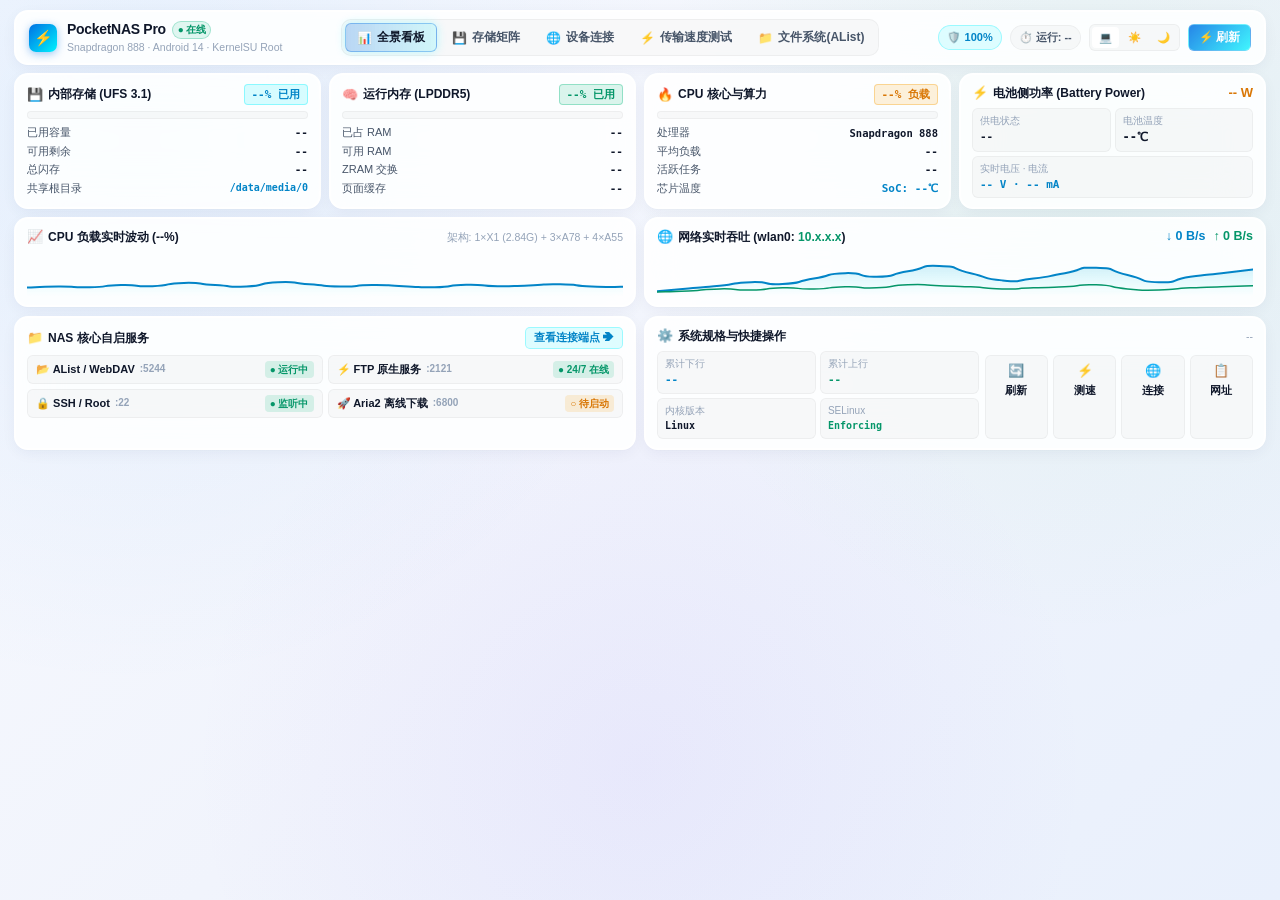
==== commit 0e6af6ef: "Add files via upload" ====
--- a/web/index.html
+++ b/web/index.html
@@ -3,8 +3,11 @@
 <head>
   <meta charset="UTF-8">
   <meta name="viewport" content="width=device-width, initial-scale=1.0, maximum-scale=1.0, user-scalable=no">
+  <meta http-equiv="Cache-Control" content="no-store, no-cache, must-revalidate, max-age=0">
+  <meta http-equiv="Pragma" content="no-cache">
+  <meta http-equiv="Expires" content="0">
   <title>PocketNAS Pro · 口袋 NAS 全景控制台</title>
-  <link rel="stylesheet" href="style.css">
+  <link rel="stylesheet" href="style.css?v=20260823_280">
 </head>
 <body>
 
@@ -13,19 +16,18 @@
     <!-- ================= 顶置全景极客导航栏 ================= -->
     <header class="top-header">
       
-      <!-- 品牌与设备名 -->
       <div class="brand-section">
         <div class="brand-badge">⚡</div>
         <div class="brand-text">
           <h1 id="dev-name">
             <span>PocketNAS Pro</span>
-            <span class="glow-pill green" style="font-size:10.5px; padding:1px 6px;">● 在线</span>
+            <span class="glow-pill green" style="font-size:10px; padding:1px 5px;">● 在线</span>
           </h1>
-          <p id="dev-sub">骁龙 888 · Android 14 · KernelSU Root</p>
-        </div>
-      </div>
-
-      <!-- 顶置 Tab 切换按钮组 -->
+          <p id="dev-sub">Snapdragon 888 · Android 14 · KernelSU Root</p>
+        </div>
+      </div>
+
+      <!-- 顶置 5 大功能 Tabs -->
       <nav class="top-nav">
         <button class="nav-tab-btn active" data-tab="tab-overview">
           <span class="icon">📊</span><span>全景看板</span>
@@ -34,7 +36,10 @@
           <span class="icon">💾</span><span>存储矩阵</span>
         </button>
         <button class="nav-tab-btn" data-tab="tab-network">
-          <span class="icon">🌐</span><span>网络连接</span>
+          <span class="icon">🌐</span><span>设备连接</span>
+        </button>
+        <button class="nav-tab-btn" data-tab="tab-speedtest">
+          <span class="icon" style="color:var(--accent-pink);">⚡</span><span>传输速度测试</span>
         </button>
         <button class="nav-tab-btn" data-tab="tab-alist">
           <span class="icon">📁</span><span>文件系统(AList)</span>
@@ -50,7 +55,6 @@
           <span>⏱️ 运行: --</span>
         </div>
         
-        <!-- 三态主题切换 -->
         <div class="theme-switch-mini">
           <button class="theme-btn-mini active" id="theme-btn-auto" onclick="setThemeMode('auto')" title="跟随系统">💻</button>
           <button class="theme-btn-mini" id="theme-btn-light" onclick="setThemeMode('light')" title="浅色模式">☀️</button>
@@ -70,30 +74,26 @@
       <!-- ================= TAB 1: 首页全景极客控制台 ================= -->
       <div id="tab-overview" class="tab-pane active">
         
-        <!-- 第一行：4 列核心硬件矩阵 (存储 + 内存 + CPU + 供电/功耗) -->
+        <!-- 第一行：4 列核心硬件矩阵 -->
         <section class="grid-4-dense">
           
-          <!-- 1. 存储矩阵卡片 -->
+          <!-- 1. 内部存储 -->
           <div class="glass-panel">
             <div class="panel-head">
               <div class="panel-title">
                 <span class="icon">💾</span><span>内部存储 (UFS 3.1)</span>
               </div>
-              <span class="panel-tag" id="st-speed-tag">IO: 极速</span>
-            </div>
-            <div class="metric-row">
-              <div class="mini-ring-box">
-                <svg viewBox="0 0 60 60">
-                  <circle class="ring-bg" cx="30" cy="30" r="23" />
-                  <circle id="storage-ring" class="ring-fg blue" cx="30" cy="30" r="23" stroke-dasharray="0, 144.5" />
-                </svg>
-                <div class="ring-val" id="storage-pct">0%</div>
+              <span id="storage-pct-badge" class="badge-storage-pct">--% 已用</span>
+            </div>
+            <div class="storage-pro-box">
+              <div class="storage-bar-track">
+                <div id="storage-bar-fill" class="storage-bar-fill" style="width: 0%;"></div>
               </div>
               <div class="param-list">
                 <div class="param-item"><span class="k">已用容量</span><span class="v" id="storage-used">--</span></div>
                 <div class="param-item"><span class="k">可用剩余</span><span class="v" id="storage-free">--</span></div>
                 <div class="param-item"><span class="k">总闪存</span><span class="v" id="storage-total">--</span></div>
-                <div class="param-item"><span class="k">挂载目录</span><span class="v" style="color:var(--accent-cyan); font-size:10px;">/data/media/0</span></div>
+                <div class="param-item"><span class="k">共享根目录</span><span class="v" style="color:var(--accent-cyan); font-size:10px;">/data/media/0</span></div>
               </div>
             </div>
           </div>
@@ -104,15 +104,11 @@
               <div class="panel-title">
                 <span class="icon">🧠</span><span>运行内存 (LPDDR5)</span>
               </div>
-              <span class="panel-tag" style="color:var(--accent-green);" id="ram-pressure">压力: 正常</span>
-            </div>
-            <div class="metric-row">
-              <div class="mini-ring-box">
-                <svg viewBox="0 0 60 60">
-                  <circle class="ring-bg" cx="30" cy="30" r="23" />
-                  <circle id="ram-ring" class="ring-fg green" cx="30" cy="30" r="23" stroke-dasharray="0, 144.5" />
-                </svg>
-                <div class="ring-val" id="ram-pct">0%</div>
+              <span id="ram-pct-badge" class="badge-storage-pct" style="color:var(--accent-green); border-color:rgba(16,185,129,0.35); background:rgba(16,185,129,0.15);">--% 已用</span>
+            </div>
+            <div class="storage-pro-box">
+              <div class="storage-bar-track">
+                <div id="ram-bar-fill" class="storage-bar-fill" style="width: 0%; background: linear-gradient(90deg, #059669, #10b981); box-shadow: 0 0 8px rgba(16,185,129,0.5);"></div>
               </div>
               <div class="param-list">
                 <div class="param-item"><span class="k">已占 RAM</span><span class="v" id="ram-used">--</span></div>
@@ -129,32 +125,28 @@
               <div class="panel-title">
                 <span class="icon">🔥</span><span>CPU 核心与算力</span>
               </div>
-              <span class="panel-tag" id="cpu-temp-badge">SoC: --℃</span>
-            </div>
-            <div class="metric-row">
-              <div class="mini-ring-box">
-                <svg viewBox="0 0 60 60">
-                  <circle class="ring-bg" cx="30" cy="30" r="23" />
-                  <circle id="cpu-ring" class="ring-fg orange" cx="30" cy="30" r="23" stroke-dasharray="0, 144.5" />
-                </svg>
-                <div class="ring-val" id="cpu-pct">0%</div>
+              <span id="cpu-pct-badge" class="badge-storage-pct" style="color:var(--accent-orange); border-color:rgba(245,158,11,0.35); background:rgba(245,158,11,0.15);">--% 负载</span>
+            </div>
+            <div class="storage-pro-box">
+              <div class="storage-bar-track">
+                <div id="cpu-bar-fill" class="storage-bar-fill" style="width: 0%; background: linear-gradient(90deg, #d97706, #f59e0b); box-shadow: 0 0 8px rgba(245,158,11,0.5);"></div>
               </div>
               <div class="param-list">
                 <div class="param-item"><span class="k">处理器</span><span class="v" id="cpu-model-tag" style="font-size:10.5px;">Snapdragon 888</span></div>
                 <div class="param-item"><span class="k">平均负载</span><span class="v" id="loadavg-text">--</span></div>
                 <div class="param-item"><span class="k">活跃任务</span><span class="v" id="tasks-text">--</span></div>
-                <div class="param-item"><span class="k">调速策略</span><span class="v" id="cpu-gov-text">schedutil</span></div>
-              </div>
-            </div>
-          </div>
-
-          <!-- 4. 实时功耗与供电状态 -->
-          <div class="glass-panel">
-            <div class="panel-head">
-              <div class="panel-title">
-                <span class="icon">⚡</span><span>整机实时功耗</span>
-              </div>
-              <span style="font-weight:700; color:var(--accent-orange); font-size:13px;" id="power-main-val">0.0 W</span>
+                <div class="param-item"><span class="k">芯片温度</span><span class="v" id="cpu-temp-badge" style="color:var(--accent-cyan);">SoC: --℃</span></div>
+              </div>
+            </div>
+          </div>
+
+          <!-- 4. 电池侧功率与供电状态 (P0: 真实标注) -->
+          <div class="glass-panel">
+            <div class="panel-head">
+              <div class="panel-title">
+                <span class="icon">⚡</span><span>电池侧功率 (Battery Power)</span>
+              </div>
+              <span style="font-weight:700; color:var(--accent-orange); font-size:13px;" id="power-main-val">-- W</span>
             </div>
             <div class="matrix-grid">
               <div class="matrix-cell">
@@ -174,14 +166,13 @@
 
         </section>
 
-        <!-- 第二行：2 列实时动态波形监控 (CPU 负载折线 + 网络上下行双流波形) -->
+        <!-- 第二行：2 列实时动态波形监控 -->
         <section class="grid-2-dense">
           
-          <!-- CPU 实时动态折线图 -->
-          <div class="glass-panel">
-            <div class="panel-head">
-              <div class="panel-title">
-                <span class="icon">📈</span><span>CPU 负载实时波动 (<span id="cpu-val-sub">0%</span>)</span>
+          <div class="glass-panel">
+            <div class="panel-head">
+              <div class="panel-title">
+                <span class="icon">📈</span><span>CPU 负载实时波动 (<span id="cpu-val-sub">--%</span>)</span>
               </div>
               <span style="font-size:10.5px; color:var(--text-muted);">架构: 1×X1 (2.84G) + 3×A78 + 4×A55</span>
             </div>
@@ -190,7 +181,6 @@
             </div>
           </div>
 
-          <!-- 网络实时上下行双流波形 -->
           <div class="glass-panel">
             <div class="panel-head">
               <div class="panel-title">
@@ -208,49 +198,45 @@
 
         </section>
 
-        <!-- 第三行：2 列服务状态矩阵 + 硬件架构与快捷操作 -->
+        <!-- 第三行：核心自启服务 + 硬件规格与快捷操作 -->
         <section class="grid-2-dense">
           
-          <!-- NAS 服务状态矩阵 -->
-          <div class="glass-panel">
-            <div class="panel-head">
-              <div class="panel-title">
-                <span class="icon">📁</span><span>NAS 服务矩阵</span>
-              </div>
-              <span class="status-tag ok">4 项服务就绪</span>
+          <div class="glass-panel">
+            <div class="panel-head">
+              <div class="panel-title">
+                <span class="icon">📁</span><span>NAS 核心自启服务</span>
+              </div>
+              <button class="btn-mini-copy" onclick="switchTab('tab-network')">查看连接端点 ➔</button>
             </div>
             <div style="display:grid; grid-template-columns: 1fr 1fr; gap:5px;">
               <div class="service-cell">
-                <div class="name"><span>📂 AList 引擎</span><span style="color:var(--text-muted); font-size:10px;">:5244</span></div>
+                <div class="name"><span>📂 AList / WebDAV</span><span style="color:var(--text-muted); font-size:10px;">:5244</span></div>
                 <span class="status-tag ok" id="srv-alist">● 运行中</span>
               </div>
               <div class="service-cell">
-                <div class="name"><span>🌐 WebDAV</span><span style="color:var(--text-muted); font-size:10px;">:5244/dav</span></div>
-                <span class="status-tag ok">● 已就绪</span>
+                <div class="name"><span>⚡ FTP 原生服务</span><span style="color:var(--text-muted); font-size:10px;" id="srv-ftp-port">:2121</span></div>
+                <span class="status-tag ok" id="srv-ftp">● 24/7 在线</span>
               </div>
               <div class="service-cell">
                 <div class="name"><span>🔒 SSH / Root</span><span style="color:var(--text-muted); font-size:10px;">:22</span></div>
-                <span class="status-tag ok">● 监听中</span>
+                <span class="status-tag ok" id="srv-ssh">● 监听中</span>
               </div>
               <div class="service-cell">
-                <div class="name"><span>🛡️ 数据采集</span><span style="color:var(--text-muted); font-size:10px;">Kernel</span></div>
-                <span class="status-tag ok">● 活跃</span>
-              </div>
-            </div>
-          </div>
-
-          <!-- 硬件规格与快捷操作台 -->
-          <div class="glass-panel">
-            <div class="panel-head">
-              <div class="panel-title">
-                <span class="icon">⚙️</span><span>系统规格与控制台</span>
+                <div class="name"><span>🚀 Aria2 离线下载</span><span style="color:var(--text-muted); font-size:10px;">:6800</span></div>
+                <span class="status-tag wait" id="srv-aria2">○ 待启动</span>
+              </div>
+            </div>
+          </div>
+
+          <div class="glass-panel">
+            <div class="panel-head">
+              <div class="panel-title">
+                <span class="icon">⚙️</span><span>系统规格与快捷操作</span>
               </div>
               <span style="font-size:10.5px; color:var(--text-muted);" id="last-update">--</span>
             </div>
             
             <div style="display:grid; grid-template-columns: 1.2fr 1fr; gap:6px;">
-              
-              <!-- 4 个参数小方块 -->
               <div class="matrix-grid" style="grid-template-columns: 1fr 1fr;">
                 <div class="matrix-cell">
                   <span class="lbl">累计下行</span>
@@ -262,7 +248,7 @@
                 </div>
                 <div class="matrix-cell">
                   <span class="lbl">内核版本</span>
-                  <span class="num" id="kernel-tag" style="font-size:10px;">Linux 5.4</span>
+                  <span class="num" id="kernel-tag" style="font-size:10px;">Linux</span>
                 </div>
                 <div class="matrix-cell">
                   <span class="lbl">SELinux</span>
@@ -270,22 +256,20 @@
                 </div>
               </div>
 
-              <!-- 4 个快捷操作磁贴 -->
               <div class="action-tiles">
                 <div class="action-tile-btn" onclick="fetchStatus(true)">
                   <span class="icon">🔄</span><span>刷新</span>
                 </div>
-                <div class="action-tile-btn" onclick="switchTab('tab-alist')">
-                  <span class="icon">📁</span><span>AList</span>
+                <div class="action-tile-btn" onclick="switchTab('tab-speedtest')">
+                  <span class="icon" style="color:var(--accent-pink);">⚡</span><span>测速</span>
                 </div>
                 <div class="action-tile-btn" onclick="switchTab('tab-network')">
-                  <span class="icon">🌐</span><span>端点</span>
+                  <span class="icon">🌐</span><span>连接</span>
                 </div>
                 <div class="action-tile-btn" onclick="copyText(window.location.origin, 'Dashboard 地址')">
-                  <span class="icon">📋</span><span>复制</span>
-                </div>
-              </div>
-
+                  <span class="icon">📋</span><span>网址</span>
+                </div>
+              </div>
             </div>
           </div>
 
@@ -304,75 +288,205 @@
           </div>
 
           <div style="display:flex; flex-direction:column; gap:6px; margin-top:6px;">
-            <div class="copy-strip">
-              <div class="copy-strip-info">
-                <span class="lbl">用户主存储挂载点 (AList 映射目标)</span>
-                <span class="val">/data/media/0</span>
-              </div>
-              <button class="btn-mini-copy" onclick="copyText('/data/media/0', '挂载点路径')">📋 复制</button>
-            </div>
+            <div class="device-url-box">
+              <div>
+                <span style="font-size:10.5px; color:var(--text-muted);">用户主存储挂载点 (FTP / WebDAV / AList 共享根目录)</span>
+                <div class="code">/data/media/0</div>
+              </div>
+              <button class="btn-device-copy" onclick="copyText('/data/media/0', '挂载点路径')">📋 复制路径</button>
+            </div>
+
             <div class="param-item"><span class="k">闪存总容量</span><span class="v" id="storage-total-detail">--</span></div>
             <div class="param-item"><span class="k">已使用空间</span><span class="v" id="storage-used-detail">--</span></div>
             <div class="param-item"><span class="k">可用剩余空间</span><span class="v" id="storage-free-detail">--</span></div>
             
             <div style="margin-top:6px; padding:8px 10px; background:var(--stat-box-bg); border-radius:6px; border:1px solid var(--glass-border);">
               <p style="font-size:11.5px; color:var(--text-sub); line-height:1.5;">
-                💡 <strong>文件服务指南：</strong> 手机存储已通过 KernelSU 进行低功耗映射，你可以直接在电视端（如 Kodi / 影视仓）或电脑端使用 WebDAV 协议挂载此路径，实现局域网 4K 原画高速流媒体播放。
+                💡 <strong>文件存储说明：</strong> 手机内部存储通过 24/7 原生 FTP (端口: 2121) 与 WebDAV (端口: 5244/dav) 开放免密挂载，所有连接均受严格 Root 路径安全约束（杜绝路径穿越与软链接逃逸）。
               </p>
             </div>
           </div>
         </div>
       </div>
 
-      <!-- ================= TAB 3: 网络与连接配置 (带一键复制) ================= -->
+      <!-- ================= TAB 3: 局域网设备互联 ================= -->
       <div id="tab-network" class="tab-pane">
+        
         <div class="glass-panel">
           <div class="panel-head">
             <div class="panel-title">
-              <span class="icon">🌐</span><span>网络接口与服务连接端点</span>
-            </div>
-            <span class="status-tag ok">Wi-Fi 6 高速通道</span>
-          </div>
-
-          <div style="display:flex; flex-direction:column; gap:6px; margin-top:6px;">
+              <span class="icon">📱</span><span>全设备专属连接终端 (One-Click Multi-Device Connect)</span>
+            </div>
+            <span class="status-tag ok">当前 IP: <strong id="net-ip-head">10.x.x.x</strong></span>
+          </div>
+
+          <div class="device-card-grid" style="margin-top:4px;">
             
-            <div class="copy-strip">
-              <div class="copy-strip-info">
-                <span class="lbl">局域网 IPv4 地址 (wlan0)</span>
-                <span class="val" id="net-ip-copy-val">--</span>
-              </div>
-              <button class="btn-mini-copy" onclick="copyText(document.getElementById('net-ip-copy-val').innerText, '局域网 IP')">📋 复制 IP</button>
-            </div>
-
-            <div class="copy-strip">
-              <div class="copy-strip-info">
-                <span class="lbl">PocketNAS 控制台 URL (当前端口: 8080)</span>
-                <span class="val" id="webui-url-copy-val">http://--:8080</span>
-              </div>
-              <button class="btn-mini-copy" onclick="copyText(document.getElementById('webui-url-copy-val').innerText, '控制台链接')">📋 复制链接</button>
-            </div>
-
-            <div class="copy-strip">
-              <div class="copy-strip-info">
-                <span class="lbl">AList 文件系统直链 URL (端口: 5244)</span>
-                <span class="val" id="alist-url-copy-val">http://--:5244</span>
-              </div>
-              <button class="btn-mini-copy" onclick="copyText(document.getElementById('alist-url-copy-val').innerText, 'AList 链接')">📋 复制链接</button>
-            </div>
-
-            <div class="copy-strip">
-              <div class="copy-strip-info">
-                <span class="lbl">WebDAV 局域网挂载端点</span>
-                <span class="val" id="webdav-url-copy-val">http://--:5244/dav</span>
-              </div>
-              <button class="btn-mini-copy" onclick="copyText(document.getElementById('webdav-url-copy-val').innerText, 'WebDAV 挂载串')">📋 复制端点</button>
-            </div>
-
-          </div>
-        </div>
-      </div>
-
-      <!-- ================= TAB 4: AList 内嵌文件管理 ================= -->
+            <!-- 1. WebDAV 极速挂载 -->
+            <div class="device-connect-card" style="border: 1px solid var(--glass-border-hover);">
+              <div class="device-card-head">
+                <span class="title" style="color:var(--accent-cyan);">📺 WebDAV 局域网挂载 (Mac / Win / 电视 · 推荐 ⭐)</span>
+                <span class="status-tag ok">4K 原画原盘</span>
+              </div>
+              <p style="font-size:11px; color:var(--text-sub);">
+                • <strong>Mac 访达</strong>：按 <code>Cmd + K</code> 粘贴此链接，直接挂载为本地磁盘；<br>
+                • <strong>Windows</strong>：此电脑 ➔ 映射网络驱动器，输入此链接变成 Z: 盘；<br>
+                • <strong>电视 / 手机</strong>：在 Kodi、影视仓、Infuse 中添加 WebDAV 源。
+              </p>
+              <div class="device-url-box">
+                <span class="code" id="webdav-url-copy-val">http://10.x.x.x:5244/dav</span>
+                <button class="btn-device-copy" onclick="copyText(document.getElementById('webdav-url-copy-val').innerText, 'WebDAV 端点')">📋 复制 WebDAV 链接</button>
+              </div>
+            </div>
+
+            <!-- 2. 24/7 原生轻量 FTP 文件服务 -->
+            <div class="device-connect-card" style="border: 1px solid var(--glass-border-hover);">
+              <div class="device-card-head">
+                <span class="title" style="color:var(--accent-green);">⚡ 24/7 原生安全 FTP 服务 (MT 管理器 / FileZilla)</span>
+                <span class="status-tag ok">免密安全直连</span>
+              </div>
+              <p style="font-size:11px; color:var(--text-sub);">
+                手机开机常驻轻量 FTP 服务，支持匿名免密秒登，内置 Root 边界与软链接防逃逸保护：
+              </p>
+              <div class="device-url-box">
+                <span class="code" id="ftp-url-copy-val">ftp://10.x.x.x:2121</span>
+                <button class="btn-device-copy" style="background:linear-gradient(135deg, #059669, #10b981);" onclick="copyText(document.getElementById('ftp-url-copy-val').innerText, 'FTP 链接')">📋 复制 FTP 链接</button>
+              </div>
+            </div>
+
+            <!-- 3. AList / OpenList 文件管理系统 -->
+            <div class="device-connect-card">
+              <div class="device-card-head">
+                <span class="title">📁 AList / OpenList 文件聚合后台</span>
+                <span class="subtitle">:5244</span>
+              </div>
+              <p style="font-size:11px; color:var(--text-muted);">
+                网页端聚合网盘与本地存储管理，支持在线音视频预览与多源挂载：
+              </p>
+              <div class="device-url-box">
+                <span class="code" id="alist-url-copy-val">http://10.x.x.x:5244</span>
+                <div style="display:flex; gap:4px;">
+                  <button class="btn-device-copy" onclick="copyText(document.getElementById('alist-url-copy-val').innerText, 'AList 链接')">📋 复制</button>
+                  <a class="btn-device-copy" id="btn-open-alist-net" href="http://127.0.0.1:5244" target="_blank" style="text-decoration:none; background:rgba(0,242,254,0.15); color:var(--accent-cyan); border:1px solid rgba(0,242,254,0.3);">↗ 打开</a>
+                </div>
+              </div>
+            </div>
+
+            <!-- 4. 浏览器 Web 控制台 -->
+            <div class="device-connect-card">
+              <div class="device-card-head">
+                <span class="title">🌐 PocketNAS 网页控制台 (当前页面)</span>
+                <span class="subtitle">:8080</span>
+              </div>
+              <p style="font-size:11px; color:var(--text-muted);">
+                局域网内任意设备直接在浏览器打开即可查看全景硬件与控制台：
+              </p>
+              <div class="device-url-box">
+                <span class="code" id="webui-url-copy-val">http://10.x.x.x:8080</span>
+                <button class="btn-device-copy" onclick="copyText(document.getElementById('webui-url-copy-val').innerText, '控制台链接')">📋 复制</button>
+              </div>
+            </div>
+
+            <!-- 5. SSH 极客远程终端 -->
+            <div class="device-connect-card">
+              <div class="device-card-head">
+                <span class="title">🔒 SSH / SFTP 远程终端 (Root 加密管理)</span>
+                <span class="subtitle">:22</span>
+              </div>
+              <p style="font-size:11px; color:var(--text-muted);">
+                在 Termius、PuTTY 或命令行中通过 SSH 远程访问 Android Root Shell：
+              </p>
+              <div class="device-url-box">
+                <span class="code" id="ssh-url-copy-val">ssh root@10.x.x.x -p 22</span>
+                <button class="btn-device-copy" onclick="copyText(document.getElementById('ssh-url-copy-val').innerText, 'SSH 命令')">📋 复制</button>
+              </div>
+            </div>
+
+            <!-- 6. 物理网卡链路状态 -->
+            <div class="device-connect-card">
+              <div class="device-card-head">
+                <span class="title">📡 物理网络链路信息 (wlan0)</span>
+                <span class="subtitle">Wi-Fi 6</span>
+              </div>
+              <div style="display:grid; grid-template-columns: 1fr 1fr; gap:4px; margin-top:2px;">
+                <div class="matrix-cell"><span class="lbl">默认网关</span><span class="num" id="net-gw-val">--</span></div>
+                <div class="matrix-cell"><span class="lbl">MTU 大小</span><span class="num" id="net-mtu-val">1500 Bytes</span></div>
+                <div class="matrix-cell"><span class="lbl">MAC 地址</span><span class="num" id="net-mac-val" style="font-size:10px;">--</span></div>
+                <div class="matrix-cell"><span class="lbl">链路错包/丢包</span><span class="num" style="color:var(--accent-green);">0 / 0</span></div>
+              </div>
+            </div>
+
+          </div>
+        </div>
+
+      </div>
+
+      <!-- ================= TAB 4: ⚡ 传输速度测试 (1:1 像素级复刻) ================= -->
+      <div id="tab-speedtest" class="tab-pane">
+        
+        <div class="speed-modal-card">
+          
+          <div class="speed-modal-head">
+            <div class="speed-modal-title">传输速度测试</div>
+            <div class="speed-modal-close" onclick="switchTab('tab-overview')">✕</div>
+          </div>
+
+          <div class="speed-latency-grid">
+            <div class="speed-latency-col">
+              <div class="label">Ping</div>
+              <div class="value"><span id="st-ping-val">0</span><span class="unit">ms</span></div>
+            </div>
+            <div class="speed-latency-col">
+              <div class="label">Jitter</div>
+              <div class="value"><span id="st-jitter-val">0</span><span class="unit">ms</span></div>
+            </div>
+          </div>
+
+          <div class="speed-gauges-grid">
+            <div class="speed-gauge-card">
+              <div class="speed-gauge-title">手机到电脑</div>
+              <div class="speed-dial-wrapper">
+                <svg class="speed-dial-svg" viewBox="0 0 200 115">
+                  <path class="gauge-track" d="M 25,100 A 75,75 0 0,1 175,100" />
+                  <path id="gauge-down-arc" class="gauge-progress" d="M 25,100 A 75,75 0 0,1 175,100" />
+                </svg>
+                <div class="speed-dial-center">
+                  <div class="speed-dial-num" id="st-down-val">0</div>
+                  <div class="speed-dial-unit">MB/s</div>
+                  <div class="speed-dial-bar"></div>
+                </div>
+              </div>
+            </div>
+
+            <div class="speed-gauge-card">
+              <div class="speed-gauge-title">电脑到手机</div>
+              <div class="speed-dial-wrapper">
+                <svg class="speed-dial-svg" viewBox="0 0 200 115">
+                  <path class="gauge-track" d="M 25,100 A 75,75 0 0,1 175,100" />
+                  <path id="gauge-up-arc" class="gauge-progress" d="M 25,100 A 75,75 0 0,1 175,100" />
+                </svg>
+                <div class="speed-dial-center">
+                  <div class="speed-dial-num" id="st-up-val">0</div>
+                  <div class="speed-dial-unit">MB/s</div>
+                  <div class="speed-dial-bar"></div>
+                </div>
+              </div>
+            </div>
+          </div>
+
+          <div class="speed-footer-action">
+            <button class="btn-speed-pink" id="btn-start-speedtest" onclick="runSpeedtest()">开始</button>
+            <div class="speed-live-msg">
+              <span class="dot"></span>
+              <span id="st-status-msg">准备就绪 · 双向测速每次持续 6 秒以上</span>
+            </div>
+          </div>
+
+        </div>
+
+      </div>
+
+      <!-- ================= TAB 5: AList 内嵌文件管理 ================= -->
       <div id="tab-alist" class="tab-pane">
         <div class="glass-panel alist-panel">
           <div class="alist-topbar">
@@ -393,12 +507,11 @@
 
   </div>
 
-  <!-- Toast 提示气泡 -->
   <div id="toast" class="toast-bubble">
     <span>✅</span>
     <span id="toast-text">已复制到剪贴板</span>
   </div>
 
-  <script src="app.js"></script>
+  <script src="app.js?v=20260823_280"></script>
 </body>
 </html>
--- a/web/style.css
+++ b/web/style.css
@@ -1,6 +1,6 @@
 /* =========================================================
-   PocketNAS Pro - Extreme High-Density Liquid Glass Dashboard
-   Zero-Waste Fullscreen Panoramic Layout (fnOS Pro & visionOS)
+   PocketNAS Pro v2.6 - Liquid Glass UI & Pro Speedtest Modal
+   Exact Replica of Modern Speedtest Aesthetics
    ========================================================= */
 
 /* --- 1. 深色模式 (Dark Mode) --- */
@@ -25,29 +25,31 @@
   --accent-blue: #0071e3;
   --accent-green: #10b981;
   --accent-orange: #f59e0b;
-  --accent-red: #ef4444;
-  --accent-purple: #8b5cf6;
-  
-  --ring-bg: rgba(255, 255, 255, 0.08);
+  --accent-pink: #ff2d78;
+  --accent-pink-glow: rgba(255, 45, 120, 0.4);
+  
+  --gauge-bg: rgba(255, 255, 255, 0.08);
+  --gauge-active: #ff2d78;
+  
   --stat-box-bg: rgba(255, 255, 255, 0.025);
   --stat-box-border: rgba(255, 255, 255, 0.05);
 
-  --card-radius: 12px;
-  --inner-radius: 8px;
+  --card-radius: 14px;
+  --inner-radius: 10px;
   
   --shadow-ambient: 0 4px 16px -2px rgba(0, 0, 0, 0.35), 0 0 1px 1px rgba(255, 255, 255, 0.05) inset;
   --active-glow: 0 0 12px rgba(0, 242, 254, 0.35);
 }
 
-/* --- 2. 浅色渐变白模式 (Gradient White Glass) --- */
+/* --- 2. 浅色模式 (Light Mode) --- */
 [data-theme="light"] {
   --bg-gradient: radial-gradient(circle at 10% 15%, rgba(0, 113, 227, 0.08) 0%, transparent 40%),
                  radial-gradient(circle at 85% 20%, rgba(52, 199, 89, 0.07) 0%, transparent 35%),
                  radial-gradient(circle at 50% 85%, rgba(139, 92, 246, 0.07) 0%, transparent 45%),
                  linear-gradient(135deg, #f8faff 0%, #f1f4fc 50%, #e9f0fc 100%);
   
-  --glass-bg: rgba(255, 255, 255, 0.82);
-  --glass-bg-hover: rgba(255, 255, 255, 0.94);
+  --glass-bg: rgba(255, 255, 255, 0.88);
+  --glass-bg-hover: rgba(255, 255, 255, 0.96);
   --glass-border: rgba(255, 255, 255, 0.9);
   --glass-border-hover: rgba(0, 113, 227, 0.35);
   --glass-highlight: rgba(0, 0, 0, 0.02);
@@ -61,10 +63,12 @@
   --accent-blue: #0071e3;
   --accent-green: #059669;
   --accent-orange: #d97706;
-  --accent-red: #dc2626;
-  --accent-purple: #7c3aed;
-  
-  --ring-bg: rgba(0, 0, 0, 0.06);
+  --accent-pink: #ff2d78;
+  --accent-pink-glow: rgba(255, 45, 120, 0.3);
+  
+  --gauge-bg: #e2e8f0;
+  --gauge-active: #ff2d78;
+  
   --stat-box-bg: rgba(0, 0, 0, 0.025);
   --stat-box-border: rgba(0, 0, 0, 0.04);
   
@@ -101,7 +105,7 @@
   gap: 8px;
 }
 
-/* ================= 顶置全景极客导航栏 (Top Header Nav) ================= */
+/* ================= 顶置全景极客导航栏 ================= */
 .top-header {
   background: var(--glass-bg);
   backdrop-filter: blur(24px) saturate(180%);
@@ -113,7 +117,7 @@
   align-items: center;
   justify-content: space-between;
   box-shadow: var(--shadow-ambient);
-  gap: 12px;
+  gap: 10px;
   flex-wrap: wrap;
 }
 
@@ -162,7 +166,7 @@
 }
 
 .nav-tab-btn {
-  padding: 5px 12px;
+  padding: 5px 11px;
   border: none;
   background: transparent;
   color: var(--text-sub);
@@ -306,7 +310,7 @@
   to { opacity: 1; transform: translateY(0); }
 }
 
-/* ================= 高密度网格与紧凑玻璃卡片 ================= */
+/* 玻璃面板通用紧凑样式 */
 .glass-panel {
   background: var(--glass-bg);
   backdrop-filter: blur(24px) saturate(180%);
@@ -359,69 +363,49 @@
   font-size: 13px;
 }
 
-.panel-tag {
-  font-size: 10.5px;
-  font-weight: 600;
+/* 线性流光条组件 */
+.storage-pro-box {
+  display: flex;
+  flex-direction: column;
+  gap: 6px;
+}
+
+.storage-bar-track {
+  width: 100%;
+  height: 8px;
+  background: var(--stat-box-bg);
+  border: 1px solid var(--stat-box-border);
+  border-radius: 4px;
+  overflow: hidden;
+  position: relative;
+}
+
+.storage-bar-fill {
+  height: 100%;
+  background: linear-gradient(90deg, #0071e3, #00f2fe);
+  border-radius: 4px;
+  transition: width 0.5s cubic-bezier(0.4, 0, 0.2, 1);
+  box-shadow: 0 0 8px rgba(0, 242, 254, 0.5);
+}
+
+.badge-storage-pct {
+  display: inline-flex;
+  align-items: center;
+  padding: 2px 7px;
+  border-radius: 4px;
+  font-size: 11px;
+  font-weight: 700;
+  background: rgba(0, 242, 254, 0.15);
+  border: 1px solid rgba(0, 242, 254, 0.35);
   color: var(--accent-cyan);
-}
-
-/* 环形与详细参数横向高密度布局 */
-.metric-row {
-  display: flex;
-  align-items: center;
-  gap: 10px;
-}
-
-.mini-ring-box {
-  position: relative;
-  width: 60px;
-  height: 60px;
-  flex-shrink: 0;
-  display: flex;
-  align-items: center;
-  justify-content: center;
-}
-
-.mini-ring-box svg {
-  width: 100%;
-  height: 100%;
-  transform: rotate(-90deg);
-  overflow: visible;
-}
-
-.ring-bg {
-  fill: none;
-  stroke: var(--ring-bg);
-  stroke-width: 3.5;
-}
-
-.ring-fg {
-  fill: none;
-  stroke-width: 3.5;
-  stroke-linecap: round;
-  transition: stroke-dashoffset 0.5s cubic-bezier(0.4, 0, 0.2, 1);
-  filter: drop-shadow(0 0 4px currentColor);
-}
-
-.ring-fg.blue { stroke: var(--accent-cyan); color: var(--accent-cyan); }
-.ring-fg.green { stroke: var(--accent-green); color: var(--accent-green); }
-.ring-fg.orange { stroke: var(--accent-orange); color: var(--accent-orange); }
-
-.ring-val {
-  position: absolute;
-  top: 50%;
-  left: 50%;
-  transform: translate(-50%, -50%);
-  font-size: 12px;
-  font-weight: 700;
-  color: var(--text-main);
-}
-
+  font-family: ui-monospace, SFMono-Regular, monospace;
+}
+
+/* 参数列表 */
 .param-list {
-  flex: 1;
-  display: flex;
-  flex-direction: column;
-  gap: 2.5px;
+  display: flex;
+  flex-direction: column;
+  gap: 3px;
 }
 
 .param-item {
@@ -437,7 +421,7 @@
 /* 紧凑波形图 Canvas */
 .mini-canvas-box {
   width: 100%;
-  height: 42px;
+  height: 44px;
   position: relative;
   margin-top: 3px;
 }
@@ -477,7 +461,7 @@
   font-family: ui-monospace, SFMono-Regular, monospace;
 }
 
-/* 紧凑服务列表项 */
+/* 服务列表单元格 */
 .service-cell {
   display: flex;
   align-items: center;
@@ -514,35 +498,339 @@
   color: var(--accent-orange);
 }
 
-/* 复制行条目 */
-.copy-strip {
-  display: flex;
-  align-items: center;
-  justify-content: space-between;
-  padding: 6px 10px;
+/* 设备连接卡片 */
+.device-card-grid {
+  display: grid;
+  grid-template-columns: repeat(2, 1fr);
+  gap: 8px;
+}
+
+.device-connect-card {
   background: var(--stat-box-bg);
   border: 1px solid var(--stat-box-border);
+  border-radius: var(--inner-radius);
+  padding: 10px 12px;
+  display: flex;
+  flex-direction: column;
+  gap: 6px;
+  transition: all 0.2s ease;
+}
+
+.device-connect-card:hover {
+  background: var(--glass-highlight);
+  border-color: var(--glass-border-hover);
+}
+
+.device-card-head {
+  display: flex;
+  align-items: center;
+  justify-content: space-between;
+}
+
+.device-card-head .title {
+  font-size: 12px;
+  font-weight: 700;
+  color: var(--text-main);
+  display: flex;
+  align-items: center;
+  gap: 6px;
+}
+
+.device-card-head .subtitle {
+  font-size: 10.5px;
+  color: var(--text-muted);
+}
+
+.device-url-box {
+  display: flex;
+  align-items: center;
+  justify-content: space-between;
+  background: rgba(0, 0, 0, 0.2);
+  border: 1px solid var(--glass-border);
   border-radius: 6px;
-  margin-bottom: 5px;
+  padding: 6px 10px;
   gap: 8px;
 }
 
-.copy-strip-info {
-  display: flex;
-  flex-direction: column;
-  gap: 1px;
-  overflow: hidden;
-}
-
-.copy-strip-info .lbl { font-size: 10px; color: var(--text-muted); }
-.copy-strip-info .val {
-  font-size: 11.5px;
+.device-url-box .code {
+  font-size: 12px;
+  font-family: ui-monospace, SFMono-Regular, Menlo, Monaco, Consolas, monospace;
   font-weight: 600;
   color: var(--accent-cyan);
-  font-family: ui-monospace, SFMono-Regular, monospace;
   white-space: nowrap;
   overflow: hidden;
   text-overflow: ellipsis;
+}
+
+.btn-device-copy {
+  padding: 4px 10px;
+  background: linear-gradient(135deg, rgba(0, 113, 227, 0.8), rgba(0, 242, 254, 0.7));
+  color: #ffffff;
+  border: none;
+  border-radius: 5px;
+  font-size: 11px;
+  font-weight: 600;
+  cursor: pointer;
+  flex-shrink: 0;
+  transition: all 0.15s ease;
+}
+
+.btn-device-copy:hover {
+  box-shadow: 0 0 10px rgba(0, 242, 254, 0.4);
+  transform: translateY(-1px);
+}
+
+/* =========================================================
+   🌸 传输速度测试（全新高精度双向仪表盘 UI · 1:1 像素级复刻）
+   ========================================================= */
+.speed-modal-card {
+  max-width: 680px;
+  margin: 0 auto;
+  background: var(--glass-bg);
+  backdrop-filter: blur(28px) saturate(190%);
+  -webkit-backdrop-filter: blur(28px) saturate(190%);
+  border: 1px solid var(--glass-border);
+  border-radius: 18px;
+  padding: 16px 20px 20px;
+  box-shadow: 0 10px 30px rgba(0, 0, 0, 0.35);
+  display: flex;
+  flex-direction: column;
+  gap: 16px;
+  position: relative;
+}
+
+.speed-modal-head {
+  display: flex;
+  align-items: center;
+  justify-content: space-between;
+  border-bottom: 1px solid var(--glass-border);
+  padding-bottom: 10px;
+}
+
+.speed-modal-title {
+  font-size: 15px;
+  font-weight: 700;
+  color: var(--text-main);
+  letter-spacing: -0.2px;
+}
+
+.speed-modal-close {
+  width: 26px;
+  height: 26px;
+  border-radius: 50%;
+  background: var(--stat-box-bg);
+  border: 1px solid var(--stat-box-border);
+  color: var(--text-muted);
+  font-size: 13px;
+  display: flex;
+  align-items: center;
+  justify-content: center;
+  cursor: pointer;
+  transition: all 0.15s ease;
+}
+
+.speed-modal-close:hover {
+  background: var(--glass-highlight);
+  color: var(--text-main);
+}
+
+/* 顶部延迟与抖动 */
+.speed-latency-grid {
+  display: grid;
+  grid-template-columns: 1fr 1fr;
+  text-align: center;
+  gap: 12px;
+}
+
+.speed-latency-col .label {
+  font-size: 13px;
+  font-weight: 600;
+  color: var(--text-muted);
+  margin-bottom: 2px;
+}
+
+.speed-latency-col .value {
+  font-size: 34px;
+  font-weight: 800;
+  letter-spacing: -0.5px;
+  color: var(--text-main);
+  font-family: -apple-system, BlinkMacSystemFont, "SF Pro Display", sans-serif;
+}
+
+.speed-latency-col .value .unit {
+  font-size: 15px;
+  font-weight: 600;
+  color: var(--text-sub);
+  margin-left: 2px;
+}
+
+/* 中间双向半圆仪表盘 */
+.speed-gauges-grid {
+  display: grid;
+  grid-template-columns: 1fr 1fr;
+  gap: 20px;
+  margin-top: 4px;
+}
+
+.speed-gauge-card {
+  display: flex;
+  flex-direction: column;
+  align-items: center;
+  text-align: center;
+}
+
+.speed-gauge-title {
+  font-size: 14px;
+  font-weight: 700;
+  color: var(--text-main);
+  margin-bottom: 8px;
+}
+
+.speed-dial-wrapper {
+  position: relative;
+  width: 220px;
+  height: 125px;
+  display: flex;
+  align-items: flex-end;
+  justify-content: center;
+}
+
+.speed-dial-svg {
+  width: 220px;
+  height: 125px;
+  overflow: visible;
+}
+
+.gauge-track {
+  fill: none;
+  stroke: var(--gauge-bg);
+  stroke-width: 14;
+  stroke-linecap: round;
+}
+
+.gauge-progress {
+  fill: none;
+  stroke: var(--gauge-active);
+  stroke-width: 14;
+  stroke-linecap: round;
+  stroke-dasharray: 235.62;
+  stroke-dashoffset: 235.62;
+  transition: stroke-dashoffset 0.25s ease-out;
+}
+
+.speed-dial-center {
+  position: absolute;
+  bottom: 6px;
+  left: 0;
+  right: 0;
+  display: flex;
+  flex-direction: column;
+  align-items: center;
+  justify-content: center;
+}
+
+.speed-dial-num {
+  font-size: 38px;
+  font-weight: 800;
+  letter-spacing: -0.8px;
+  color: var(--text-main);
+  line-height: 1;
+  font-family: -apple-system, BlinkMacSystemFont, "SF Pro Display", sans-serif;
+}
+
+.speed-dial-unit {
+  font-size: 12.5px;
+  font-weight: 700;
+  color: var(--text-muted);
+  margin-top: 3px;
+}
+
+.speed-dial-bar {
+  width: 68px;
+  height: 3.5px;
+  background: var(--accent-pink);
+  border-radius: 2px;
+  margin-top: 5px;
+  box-shadow: 0 1px 6px var(--accent-pink-glow);
+}
+
+/* 底部操作按钮与状态 */
+.speed-footer-action {
+  display: flex;
+  flex-direction: column;
+  align-items: center;
+  gap: 10px;
+  margin-top: 4px;
+}
+
+.btn-speed-pink {
+  padding: 8px 36px;
+  background: var(--accent-pink);
+  color: #ffffff;
+  font-size: 14px;
+  font-weight: 700;
+  border: none;
+  border-radius: 22px;
+  cursor: pointer;
+  box-shadow: 0 4px 14px var(--accent-pink-glow);
+  transition: all 0.2s ease;
+  user-select: none;
+}
+
+.btn-speed-pink:hover {
+  transform: translateY(-1.5px);
+  box-shadow: 0 6px 18px rgba(255, 45, 120, 0.55);
+}
+
+.btn-speed-pink:disabled {
+  opacity: 0.65;
+  cursor: not-allowed;
+  transform: none;
+}
+
+.speed-live-msg {
+  font-size: 12px;
+  color: var(--text-sub);
+  display: flex;
+  align-items: center;
+  gap: 6px;
+  text-align: center;
+}
+
+.speed-live-msg .dot {
+  width: 6px;
+  height: 6px;
+  border-radius: 50%;
+  background: var(--accent-pink);
+  box-shadow: 0 0 6px var(--accent-pink);
+  animation: pulseGlow 1.8s infinite ease-in-out;
+}
+
+/* AList 容器 */
+.alist-panel {
+  padding: 0;
+  overflow: hidden;
+  height: calc(100vh - 75px);
+  min-height: 520px;
+  display: flex;
+  flex-direction: column;
+}
+
+.alist-topbar {
+  padding: 8px 12px;
+  background: var(--glass-bg);
+  border-bottom: 1px solid var(--glass-border);
+  display: flex;
+  align-items: center;
+  justify-content: space-between;
+}
+
+.alist-frame {
+  flex: 1;
+  width: 100%;
+  height: 100%;
+  border: none;
+  background: #ffffff;
 }
 
 .btn-mini-copy {
@@ -566,13 +854,7 @@
   color: #090b10;
 }
 
-.btn-mini-copy.copied {
-  background: var(--accent-green);
-  border-color: var(--accent-green);
-  color: #ffffff;
-}
-
-/* 快捷磁贴微型按钮 */
+/* 快捷磁贴 */
 .action-tiles {
   display: grid;
   grid-template-columns: repeat(4, 1fr);
@@ -603,33 +885,6 @@
 }
 
 .action-tile-btn .icon { font-size: 13px; }
-
-/* AList 内嵌窗口 */
-.alist-panel {
-  padding: 0;
-  overflow: hidden;
-  height: calc(100vh - 75px);
-  min-height: 520px;
-  display: flex;
-  flex-direction: column;
-}
-
-.alist-topbar {
-  padding: 8px 12px;
-  background: var(--glass-bg);
-  border-bottom: 1px solid var(--glass-border);
-  display: flex;
-  align-items: center;
-  justify-content: space-between;
-}
-
-.alist-frame {
-  flex: 1;
-  width: 100%;
-  height: 100%;
-  border: none;
-  background: #ffffff;
-}
 
 /* Toast */
 .toast-bubble {
@@ -659,17 +914,19 @@
   transform: translateY(0);
 }
 
-/* ================= 响应式调整 (平板与手机) ================= */
+/* 响应式 */
 @media (max-width: 1100px) {
   .grid-4-dense { grid-template-columns: repeat(2, 1fr); }
-  .grid-2-dense { grid-template-columns: 1fr; }
+  .grid-2-dense, .device-card-grid { grid-template-columns: 1fr; }
 }
 
 @media (max-width: 700px) {
   body { padding: 6px; }
   .top-header { padding: 6px 10px; }
   .top-nav { width: 100%; justify-content: space-between; }
-  .nav-tab-btn { padding: 4px 8px; font-size: 11px; }
+  .nav-tab-btn { padding: 4px 6px; font-size: 11px; }
   .grid-4-dense { grid-template-columns: 1fr; }
-  .matrix-grid { grid-template-columns: repeat(3, 1fr); }
-}
+  .speed-gauges-grid { grid-template-columns: 1fr; gap: 14px; }
+  .speed-dial-wrapper { width: 190px; height: 110px; }
+  .speed-dial-svg { width: 190px; height: 110px; }
+}
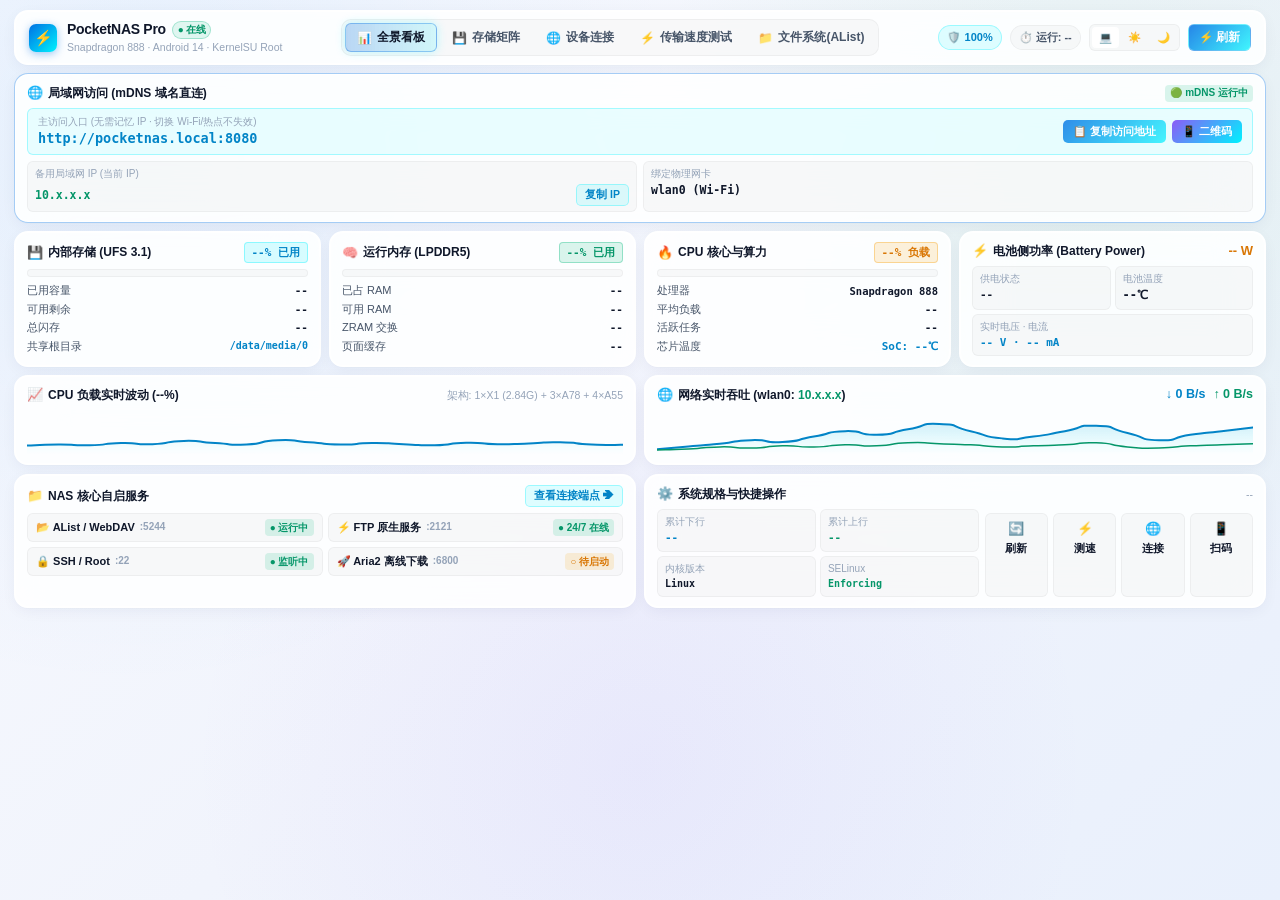
==== commit f005d1a6: "Add files via upload" ====
--- a/web/index.html
+++ b/web/index.html
@@ -7,7 +7,7 @@
   <meta http-equiv="Pragma" content="no-cache">
   <meta http-equiv="Expires" content="0">
   <title>PocketNAS Pro · 口袋 NAS 全景控制台</title>
-  <link rel="stylesheet" href="style.css?v=20260823_280">
+  <link rel="stylesheet" href="style.css?v=20260823_310">
 </head>
 <body>
 
@@ -74,6 +74,43 @@
       <!-- ================= TAB 1: 首页全景极客控制台 ================= -->
       <div id="tab-overview" class="tab-pane active">
         
+        <!-- 🌟 局域网极速访问卡片 (mDNS 域名直连 · 无需记忆 IP) -->
+        <section class="glass-panel" style="border: 1px solid var(--glass-border-hover);">
+          <div class="panel-head">
+            <div class="panel-title">
+              <span class="icon" style="color:var(--accent-cyan);">🌐</span><span>局域网访问 (mDNS 域名直连)</span>
+            </div>
+            <span class="status-tag ok" id="mdns-status-badge">🟢 mDNS 运行中</span>
+          </div>
+
+          <div style="display:flex; flex-direction:column; gap:6px; margin-top:3px;">
+            <div class="device-url-box" style="background:rgba(0, 242, 254, 0.08); border-color:rgba(0, 242, 254, 0.3);">
+              <div>
+                <div style="font-size:10px; color:var(--text-muted);">主访问入口 (无需记忆 IP · 切换 Wi-Fi/热点不失效)</div>
+                <div class="code" id="mdns-url-val" style="font-size:13.5px; font-weight:800; color:var(--accent-cyan);">http://pocketnas.local:8080</div>
+              </div>
+              <div style="display:flex; gap:6px;">
+                <button class="btn-device-copy" onclick="copyText(document.getElementById('mdns-url-val').innerText, 'mDNS 域名')">📋 复制访问地址</button>
+                <button class="btn-device-copy" style="background:linear-gradient(135deg, #8b5cf6, #00f2fe);" onclick="openQRModal()">📱 二维码</button>
+              </div>
+            </div>
+
+            <div style="display:grid; grid-template-columns: 1fr 1fr; gap:6px;">
+              <div class="matrix-cell">
+                <span class="lbl">备用局域网 IP (当前 IP)</span>
+                <div style="display:flex; justify-content:space-between; align-items:center; margin-top:2px;">
+                  <span class="num" id="lan-ip-val" style="font-size:11.5px; color:var(--accent-green);">10.x.x.x</span>
+                  <button class="btn-mini-copy" onclick="copyText(document.getElementById('lan-ip-val').innerText, '当前 IP')">复制 IP</button>
+                </div>
+              </div>
+              <div class="matrix-cell">
+                <span class="lbl">绑定物理网卡</span>
+                <span class="num" id="lan-iface-val" style="font-size:11.5px;">wlan0 (Wi-Fi)</span>
+              </div>
+            </div>
+          </div>
+        </section>
+
         <!-- 第一行：4 列核心硬件矩阵 -->
         <section class="grid-4-dense">
           
@@ -140,7 +177,7 @@
             </div>
           </div>
 
-          <!-- 4. 电池侧功率与供电状态 (P0: 真实标注) -->
+          <!-- 4. 电池侧功率与供电状态 -->
           <div class="glass-panel">
             <div class="panel-head">
               <div class="panel-title">
@@ -266,8 +303,8 @@
                 <div class="action-tile-btn" onclick="switchTab('tab-network')">
                   <span class="icon">🌐</span><span>连接</span>
                 </div>
-                <div class="action-tile-btn" onclick="copyText(window.location.origin, 'Dashboard 地址')">
-                  <span class="icon">📋</span><span>网址</span>
+                <div class="action-tile-btn" onclick="openQRModal()">
+                  <span class="icon">📱</span><span>扫码</span>
                 </div>
               </div>
             </div>
@@ -317,7 +354,7 @@
             <div class="panel-title">
               <span class="icon">📱</span><span>全设备专属连接终端 (One-Click Multi-Device Connect)</span>
             </div>
-            <span class="status-tag ok">当前 IP: <strong id="net-ip-head">10.x.x.x</strong></span>
+            <span class="status-tag ok">域名: <strong id="net-mdns-head">pocketnas.local</strong></span>
           </div>
 
           <div class="device-card-grid" style="margin-top:4px;">
@@ -329,13 +366,13 @@
                 <span class="status-tag ok">4K 原画原盘</span>
               </div>
               <p style="font-size:11px; color:var(--text-sub);">
-                • <strong>Mac 访达</strong>：按 <code>Cmd + K</code> 粘贴此链接，直接挂载为本地磁盘；<br>
-                • <strong>Windows</strong>：此电脑 ➔ 映射网络驱动器，输入此链接变成 Z: 盘；<br>
+                • <strong>Mac 访达</strong>：按 <code>Cmd + K</code> 输入域名直连挂载；<br>
+                • <strong>Windows</strong>：映射网络驱动器输入此链接变成 Z: 盘；<br>
                 • <strong>电视 / 手机</strong>：在 Kodi、影视仓、Infuse 中添加 WebDAV 源。
               </p>
               <div class="device-url-box">
-                <span class="code" id="webdav-url-copy-val">http://10.x.x.x:5244/dav</span>
-                <button class="btn-device-copy" onclick="copyText(document.getElementById('webdav-url-copy-val').innerText, 'WebDAV 端点')">📋 复制 WebDAV 链接</button>
+                <span class="code" id="webdav-url-copy-val">http://pocketnas.local:5244/dav</span>
+                <button class="btn-device-copy" onclick="copyText(document.getElementById('webdav-url-copy-val').innerText, 'WebDAV 域名链接')">📋 复制域名链接</button>
               </div>
             </div>
 
@@ -349,8 +386,8 @@
                 手机开机常驻轻量 FTP 服务，支持匿名免密秒登，内置 Root 边界与软链接防逃逸保护：
               </p>
               <div class="device-url-box">
-                <span class="code" id="ftp-url-copy-val">ftp://10.x.x.x:2121</span>
-                <button class="btn-device-copy" style="background:linear-gradient(135deg, #059669, #10b981);" onclick="copyText(document.getElementById('ftp-url-copy-val').innerText, 'FTP 链接')">📋 复制 FTP 链接</button>
+                <span class="code" id="ftp-url-copy-val">ftp://pocketnas.local:2121</span>
+                <button class="btn-device-copy" style="background:linear-gradient(135deg, #059669, #10b981);" onclick="copyText(document.getElementById('ftp-url-copy-val').innerText, 'FTP 域名链接')">📋 复制 FTP 链接</button>
               </div>
             </div>
 
@@ -364,7 +401,7 @@
                 网页端聚合网盘与本地存储管理，支持在线音视频预览与多源挂载：
               </p>
               <div class="device-url-box">
-                <span class="code" id="alist-url-copy-val">http://10.x.x.x:5244</span>
+                <span class="code" id="alist-url-copy-val">http://pocketnas.local:5244</span>
                 <div style="display:flex; gap:4px;">
                   <button class="btn-device-copy" onclick="copyText(document.getElementById('alist-url-copy-val').innerText, 'AList 链接')">📋 复制</button>
                   <a class="btn-device-copy" id="btn-open-alist-net" href="http://127.0.0.1:5244" target="_blank" style="text-decoration:none; background:rgba(0,242,254,0.15); color:var(--accent-cyan); border:1px solid rgba(0,242,254,0.3);">↗ 打开</a>
@@ -379,10 +416,10 @@
                 <span class="subtitle">:8080</span>
               </div>
               <p style="font-size:11px; color:var(--text-muted);">
-                局域网内任意设备直接在浏览器打开即可查看全景硬件与控制台：
+                局域网内任意设备在浏览器输入 <code>pocketnas.local:8080</code> 即可免 IP 访问：
               </p>
               <div class="device-url-box">
-                <span class="code" id="webui-url-copy-val">http://10.x.x.x:8080</span>
+                <span class="code" id="webui-url-copy-val">http://pocketnas.local:8080</span>
                 <button class="btn-device-copy" onclick="copyText(document.getElementById('webui-url-copy-val').innerText, '控制台链接')">📋 复制</button>
               </div>
             </div>
@@ -397,7 +434,7 @@
                 在 Termius、PuTTY 或命令行中通过 SSH 远程访问 Android Root Shell：
               </p>
               <div class="device-url-box">
-                <span class="code" id="ssh-url-copy-val">ssh root@10.x.x.x -p 22</span>
+                <span class="code" id="ssh-url-copy-val">ssh root@pocketnas.local -p 22</span>
                 <button class="btn-device-copy" onclick="copyText(document.getElementById('ssh-url-copy-val').innerText, 'SSH 命令')">📋 复制</button>
               </div>
             </div>
@@ -409,7 +446,7 @@
                 <span class="subtitle">Wi-Fi 6</span>
               </div>
               <div style="display:grid; grid-template-columns: 1fr 1fr; gap:4px; margin-top:2px;">
-                <div class="matrix-cell"><span class="lbl">默认网关</span><span class="num" id="net-gw-val">--</span></div>
+                <div class="matrix-cell"><span class="lbl">当前 IP</span><span class="num" id="net-ip-head" style="color:var(--accent-green);">--</span></div>
                 <div class="matrix-cell"><span class="lbl">MTU 大小</span><span class="num" id="net-mtu-val">1500 Bytes</span></div>
                 <div class="matrix-cell"><span class="lbl">MAC 地址</span><span class="num" id="net-mac-val" style="font-size:10px;">--</span></div>
                 <div class="matrix-cell"><span class="lbl">链路错包/丢包</span><span class="num" style="color:var(--accent-green);">0 / 0</span></div>
@@ -421,61 +458,63 @@
 
       </div>
 
-      <!-- ================= TAB 4: ⚡ 传输速度测试 (1:1 像素级复刻) ================= -->
+      <!-- ================= TAB 4: ⚡ 传输速度测试 (语义与动态客户端修复) ================= -->
       <div id="tab-speedtest" class="tab-pane">
         
         <div class="speed-modal-card">
           
           <div class="speed-modal-head">
-            <div class="speed-modal-title">传输速度测试</div>
+            <div class="speed-modal-title">传输速度测试 (当前设备 ↔ NAS)</div>
             <div class="speed-modal-close" onclick="switchTab('tab-overview')">✕</div>
           </div>
 
           <div class="speed-latency-grid">
             <div class="speed-latency-col">
-              <div class="label">Ping</div>
+              <div class="label">Ping 延迟</div>
               <div class="value"><span id="st-ping-val">0</span><span class="unit">ms</span></div>
             </div>
             <div class="speed-latency-col">
-              <div class="label">Jitter</div>
+              <div class="label">Jitter 抖动</div>
               <div class="value"><span id="st-jitter-val">0</span><span class="unit">ms</span></div>
             </div>
           </div>
 
           <div class="speed-gauges-grid">
+            <!-- 1. 左侧仪表盘: 客户端 -> NAS (上传写入) -->
             <div class="speed-gauge-card">
-              <div class="speed-gauge-title">手机到电脑</div>
+              <div class="speed-gauge-title" id="st-left-label">当前设备 ➔ NAS (上传)</div>
+              <div class="speed-dial-wrapper">
+                <svg class="speed-dial-svg" viewBox="0 0 200 115">
+                  <path class="gauge-track" d="M 25,100 A 75,75 0 0,1 175,100" />
+                  <path id="gauge-up-arc" class="gauge-progress" d="M 25,100 A 75,75 0 0,1 175,100" />
+                </svg>
+                <div class="speed-dial-center">
+                  <div class="speed-dial-num" id="st-up-val">0.00</div>
+                  <div class="speed-dial-unit">MB/s</div>
+                  <div class="speed-dial-bar"></div>
+                </div>
+              </div>
+            </div>
+
+            <!-- 2. 右侧仪表盘: NAS -> 客户端 (下载读取) -->
+            <div class="speed-gauge-card">
+              <div class="speed-gauge-title" id="st-right-label">NAS ➔ 当前设备 (下载)</div>
               <div class="speed-dial-wrapper">
                 <svg class="speed-dial-svg" viewBox="0 0 200 115">
                   <path class="gauge-track" d="M 25,100 A 75,75 0 0,1 175,100" />
                   <path id="gauge-down-arc" class="gauge-progress" d="M 25,100 A 75,75 0 0,1 175,100" />
                 </svg>
                 <div class="speed-dial-center">
-                  <div class="speed-dial-num" id="st-down-val">0</div>
+                  <div class="speed-dial-num" id="st-down-val">0.00</div>
                   <div class="speed-dial-unit">MB/s</div>
                   <div class="speed-dial-bar"></div>
                 </div>
               </div>
             </div>
-
-            <div class="speed-gauge-card">
-              <div class="speed-gauge-title">电脑到手机</div>
-              <div class="speed-dial-wrapper">
-                <svg class="speed-dial-svg" viewBox="0 0 200 115">
-                  <path class="gauge-track" d="M 25,100 A 75,75 0 0,1 175,100" />
-                  <path id="gauge-up-arc" class="gauge-progress" d="M 25,100 A 75,75 0 0,1 175,100" />
-                </svg>
-                <div class="speed-dial-center">
-                  <div class="speed-dial-num" id="st-up-val">0</div>
-                  <div class="speed-dial-unit">MB/s</div>
-                  <div class="speed-dial-bar"></div>
-                </div>
-              </div>
-            </div>
           </div>
 
           <div class="speed-footer-action">
-            <button class="btn-speed-pink" id="btn-start-speedtest" onclick="runSpeedtest()">开始</button>
+            <button class="btn-speed-pink" id="btn-start-speedtest" onclick="toggleSpeedtest()">开始</button>
             <div class="speed-live-msg">
               <span class="dot"></span>
               <span id="st-status-msg">准备就绪 · 双向测速每次持续 6 秒以上</span>
@@ -507,11 +546,32 @@
 
   </div>
 
+  <!-- 📱 二维码弹窗 (纯前端 Canvas 内存生成，0 磁盘 I/O) -->
+  <div id="qr-modal-overlay" class="modal-overlay" onclick="closeQRModal(event)">
+    <div class="modal-card" onclick="event.stopPropagation()">
+      <div class="panel-head">
+        <div class="panel-title"><span class="icon">📱</span><span>扫码极速直连 PocketNAS</span></div>
+        <div class="speed-modal-close" onclick="closeQRModal()">✕</div>
+      </div>
+      <div style="display:flex; flex-direction:column; align-items:center; gap:12px; padding:12px 0;">
+        <div id="qrcode-box" style="background:#ffffff; padding:12px; border-radius:12px; box-shadow:0 4px 16px rgba(0,0,0,0.3);">
+          <canvas id="qr-canvas" width="180" height="180"></canvas>
+        </div>
+        <div style="font-size:13px; font-weight:700; color:var(--accent-cyan);" id="qr-modal-url">http://pocketnas.local:8080</div>
+        <div style="display:flex; gap:8px;">
+          <button class="btn-device-copy" onclick="copyText(document.getElementById('qr-modal-url').innerText, '访问地址')">📋 复制链接</button>
+          <button class="btn-device-copy" style="background:rgba(255,255,255,0.1); color:var(--text-main);" onclick="toggleQRTarget()">🔄 切换为 IP 二维码</button>
+        </div>
+        <div style="font-size:10.5px; color:var(--text-muted); text-align:center;">手机/平板相机或微信扫码即可免输 IP 直达控制台</div>
+      </div>
+    </div>
+  </div>
+
   <div id="toast" class="toast-bubble">
     <span>✅</span>
     <span id="toast-text">已复制到剪贴板</span>
   </div>
 
-  <script src="app.js?v=20260823_280"></script>
+  <script src="app.js?v=20260823_310"></script>
 </body>
 </html>
--- a/web/style.css
+++ b/web/style.css
@@ -930,3 +930,45 @@
   .speed-dial-wrapper { width: 190px; height: 110px; }
   .speed-dial-svg { width: 190px; height: 110px; }
 }
+
+/* =========================================================
+   📱 二维码弹窗 & 局域网 mDNS 访问卡片增强
+   ========================================================= */
+.modal-overlay {
+  position: fixed;
+  inset: 0;
+  background: rgba(0, 0, 0, 0.65);
+  backdrop-filter: blur(8px);
+  -webkit-backdrop-filter: blur(8px);
+  display: flex;
+  align-items: center;
+  justify-content: center;
+  z-index: 1000;
+  opacity: 0;
+  pointer-events: none;
+  transition: opacity 0.2s cubic-bezier(0.4, 0, 0.2, 1);
+  padding: 16px;
+}
+
+.modal-overlay.show {
+  opacity: 1;
+  pointer-events: auto;
+}
+
+.modal-card {
+  width: 100%;
+  max-width: 360px;
+  background: var(--glass-bg);
+  backdrop-filter: blur(28px) saturate(190%);
+  -webkit-backdrop-filter: blur(28px) saturate(190%);
+  border: 1px solid var(--glass-border);
+  border-radius: 18px;
+  padding: 16px 20px;
+  box-shadow: 0 16px 40px rgba(0, 0, 0, 0.5);
+  transform: translateY(12px) scale(0.96);
+  transition: transform 0.25s cubic-bezier(0.34, 1.56, 0.64, 1);
+}
+
+.modal-overlay.show .modal-card {
+  transform: translateY(0) scale(1);
+}
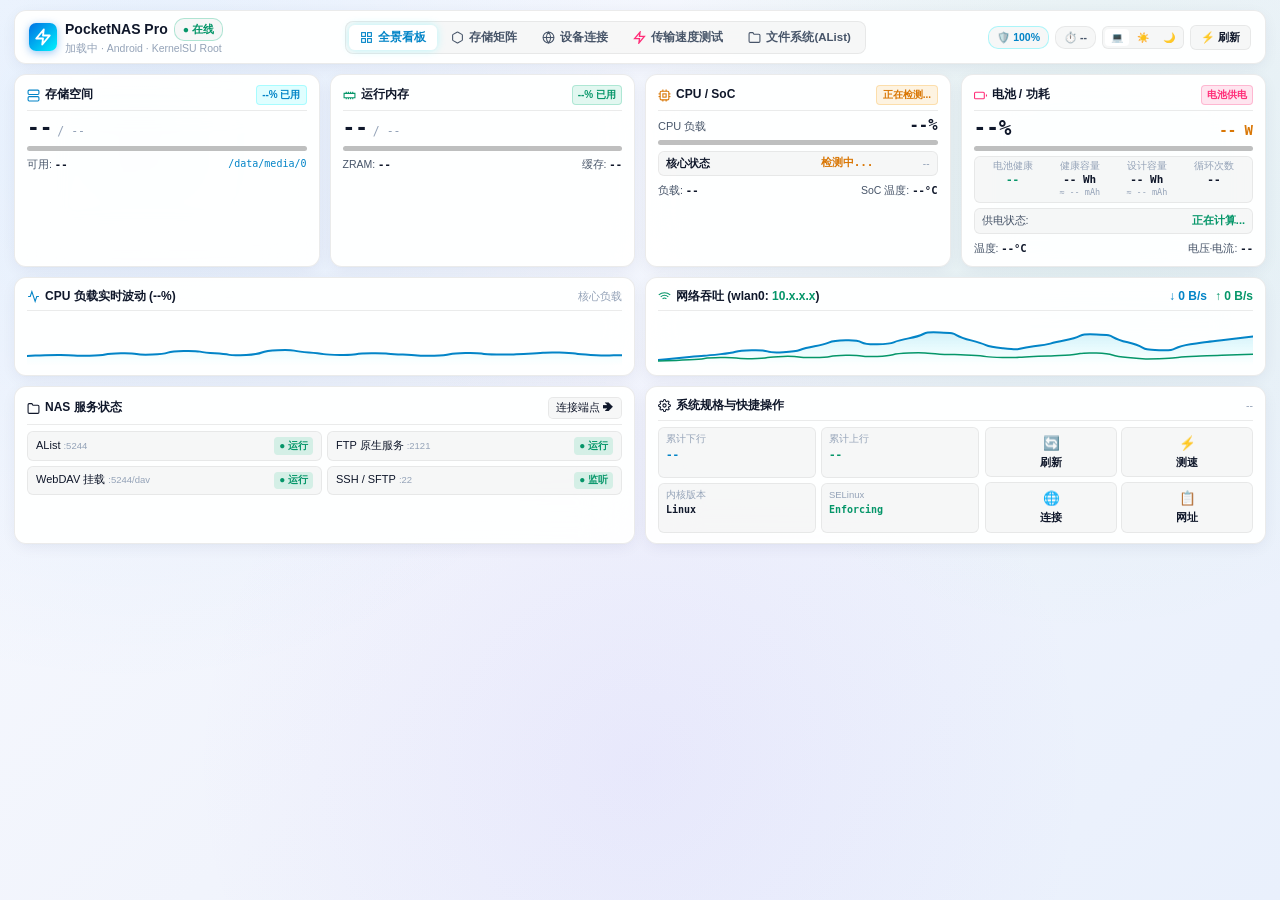
==== commit 46d502a8: "Add files via upload" ====
--- a/web/index.html
+++ b/web/index.html
@@ -6,43 +6,50 @@
   <meta http-equiv="Cache-Control" content="no-store, no-cache, must-revalidate, max-age=0">
   <meta http-equiv="Pragma" content="no-cache">
   <meta http-equiv="Expires" content="0">
-  <title>PocketNAS Pro · 口袋 NAS 全景控制台</title>
-  <link rel="stylesheet" href="style.css?v=20260823_310">
+  <title>PocketNAS Pro v3.2.0 · 私人 NAS 控制台</title>
+  <link rel="stylesheet" href="style.css?v=20260825_320">
 </head>
 <body>
 
   <div class="app-wrapper">
     
-    <!-- ================= 顶置全景极客导航栏 ================= -->
+    <!-- ================= 顶置全景导航栏 ================= -->
     <header class="top-header">
       
       <div class="brand-section">
-        <div class="brand-badge">⚡</div>
+        <div class="brand-badge">
+          <svg width="18" height="18" viewBox="0 0 24 24" fill="none" stroke="currentColor" stroke-width="2.5" stroke-linecap="round" stroke-linejoin="round"><path d="M13 2L3 14h9l-1 8 10-12h-9l1-8z"/></svg>
+        </div>
         <div class="brand-text">
           <h1 id="dev-name">
-            <span>PocketNAS Pro</span>
-            <span class="glow-pill green" style="font-size:10px; padding:1px 5px;">● 在线</span>
+            <span id="header-brand-model">PocketNAS Pro</span>
+            <span class="glow-pill green">● 在线</span>
           </h1>
-          <p id="dev-sub">Snapdragon 888 · Android 14 · KernelSU Root</p>
+          <p id="dev-sub">加载中 · Android · KernelSU Root</p>
         </div>
       </div>
 
       <!-- 顶置 5 大功能 Tabs -->
       <nav class="top-nav">
         <button class="nav-tab-btn active" data-tab="tab-overview">
-          <span class="icon">📊</span><span>全景看板</span>
+          <svg width="13" height="13" viewBox="0 0 24 24" fill="none" stroke="currentColor" stroke-width="2"><rect x="3" y="3" width="7" height="7"></rect><rect x="14" y="3" width="7" height="7"></rect><rect x="14" y="14" width="7" height="7"></rect><rect x="3" y="14" width="7" height="7"></rect></svg>
+          <span>全景看板</span>
         </button>
         <button class="nav-tab-btn" data-tab="tab-storage">
-          <span class="icon">💾</span><span>存储矩阵</span>
+          <svg width="13" height="13" viewBox="0 0 24 24" fill="none" stroke="currentColor" stroke-width="2"><path d="M21 16V8a2 2 0 0 0-1-1.73l-7-4a2 2 0 0 0-2 0l-7 4A2 2 0 0 0 3 8v8a2 2 0 0 0 1 1.73l7 4a2 2 0 0 0 2 0l7-4A2 2 0 0 0 21 16z"></path></svg>
+          <span>存储矩阵</span>
         </button>
         <button class="nav-tab-btn" data-tab="tab-network">
-          <span class="icon">🌐</span><span>设备连接</span>
+          <svg width="13" height="13" viewBox="0 0 24 24" fill="none" stroke="currentColor" stroke-width="2"><circle cx="12" cy="12" r="10"></circle><line x1="2" y1="12" x2="22" y2="12"></line><path d="M12 2a15.3 15.3 0 0 1 4 10 15.3 15.3 0 0 1-4 10 15.3 15.3 0 0 1-4-10 15.3 15.3 0 0 1 4-10z"></path></svg>
+          <span>设备连接</span>
         </button>
         <button class="nav-tab-btn" data-tab="tab-speedtest">
-          <span class="icon" style="color:var(--accent-pink);">⚡</span><span>传输速度测试</span>
+          <svg width="13" height="13" viewBox="0 0 24 24" fill="none" stroke="var(--accent-pink)" stroke-width="2.5"><polygon points="13 2 3 14 12 14 11 22 21 10 12 10 13 2"></polygon></svg>
+          <span>传输速度测试</span>
         </button>
         <button class="nav-tab-btn" data-tab="tab-alist">
-          <span class="icon">📁</span><span>文件系统(AList)</span>
+          <svg width="13" height="13" viewBox="0 0 24 24" fill="none" stroke="currentColor" stroke-width="2"><path d="M22 19a2 2 0 0 1-2 2H4a2 2 0 0 1-2-2V5a2 2 0 0 1 2-2h5l2 3h9a2 2 0 0 1 2 2z"></path></svg>
+          <span>文件系统(AList)</span>
         </button>
       </nav>
 
@@ -52,7 +59,7 @@
           <span>🛡️ 100%</span>
         </div>
         <div class="glow-pill" id="uptime-badge">
-          <span>⏱️ 运行: --</span>
+          <span>⏱️ --</span>
         </div>
         
         <div class="theme-switch-mini">
@@ -71,132 +78,145 @@
     <!-- ================= 页面主体容器 ================= -->
     <main class="main-viewport">
 
-      <!-- ================= TAB 1: 首页全景极客控制台 ================= -->
+      <!-- ================= TAB 1: 首页全景控制台 ================= -->
       <div id="tab-overview" class="tab-pane active">
         
-        <!-- 🌟 局域网极速访问卡片 (mDNS 域名直连 · 无需记忆 IP) -->
-        <section class="glass-panel" style="border: 1px solid var(--glass-border-hover);">
-          <div class="panel-head">
-            <div class="panel-title">
-              <span class="icon" style="color:var(--accent-cyan);">🌐</span><span>局域网访问 (mDNS 域名直连)</span>
-            </div>
-            <span class="status-tag ok" id="mdns-status-badge">🟢 mDNS 运行中</span>
-          </div>
-
-          <div style="display:flex; flex-direction:column; gap:6px; margin-top:3px;">
-            <div class="device-url-box" style="background:rgba(0, 242, 254, 0.08); border-color:rgba(0, 242, 254, 0.3);">
-              <div>
-                <div style="font-size:10px; color:var(--text-muted);">主访问入口 (无需记忆 IP · 切换 Wi-Fi/热点不失效)</div>
-                <div class="code" id="mdns-url-val" style="font-size:13.5px; font-weight:800; color:var(--accent-cyan);">http://pocketnas.local:8080</div>
-              </div>
-              <div style="display:flex; gap:6px;">
-                <button class="btn-device-copy" onclick="copyText(document.getElementById('mdns-url-val').innerText, 'mDNS 域名')">📋 复制访问地址</button>
-                <button class="btn-device-copy" style="background:linear-gradient(135deg, #8b5cf6, #00f2fe);" onclick="openQRModal()">📱 二维码</button>
-              </div>
-            </div>
-
-            <div style="display:grid; grid-template-columns: 1fr 1fr; gap:6px;">
-              <div class="matrix-cell">
-                <span class="lbl">备用局域网 IP (当前 IP)</span>
-                <div style="display:flex; justify-content:space-between; align-items:center; margin-top:2px;">
-                  <span class="num" id="lan-ip-val" style="font-size:11.5px; color:var(--accent-green);">10.x.x.x</span>
-                  <button class="btn-mini-copy" onclick="copyText(document.getElementById('lan-ip-val').innerText, '当前 IP')">复制 IP</button>
-                </div>
-              </div>
-              <div class="matrix-cell">
-                <span class="lbl">绑定物理网卡</span>
-                <span class="num" id="lan-iface-val" style="font-size:11.5px;">wlan0 (Wi-Fi)</span>
-              </div>
-            </div>
-          </div>
-        </section>
-
-        <!-- 第一行：4 列核心硬件矩阵 -->
-        <section class="grid-4-dense">
+        <!-- 第一行：4 列核心状态矩阵 (高空间利用率，消除无意义空白) -->
+        <section class="grid-4-dense layout-row-1">
           
-          <!-- 1. 内部存储 -->
-          <div class="glass-panel">
-            <div class="panel-head">
-              <div class="panel-title">
-                <span class="icon">💾</span><span>内部存储 (UFS 3.1)</span>
-              </div>
-              <span id="storage-pct-badge" class="badge-storage-pct">--% 已用</span>
-            </div>
-            <div class="storage-pro-box">
+          <!-- 1. 存储空间卡片 -->
+          <div class="glass-panel card-storage">
+            <div class="panel-head">
+              <div class="panel-title">
+                <svg width="13" height="13" viewBox="0 0 24 24" fill="none" stroke="var(--accent-cyan)" stroke-width="2"><rect x="2" y="2" width="20" height="8" rx="2" ry="2"></rect><rect x="2" y="14" width="20" height="8" rx="2" ry="2"></rect></svg>
+                <span>存储空间</span>
+              </div>
+              <span id="storage-pct-badge" class="badge-tag cyan">--% 已用</span>
+            </div>
+            <div class="card-body-compact">
+              <div class="stat-big-row">
+                <span class="num-highlight" id="storage-used">--</span>
+                <span class="num-sub" id="storage-total">/ --</span>
+              </div>
               <div class="storage-bar-track">
                 <div id="storage-bar-fill" class="storage-bar-fill" style="width: 0%;"></div>
               </div>
-              <div class="param-list">
-                <div class="param-item"><span class="k">已用容量</span><span class="v" id="storage-used">--</span></div>
-                <div class="param-item"><span class="k">可用剩余</span><span class="v" id="storage-free">--</span></div>
-                <div class="param-item"><span class="k">总闪存</span><span class="v" id="storage-total">--</span></div>
-                <div class="param-item"><span class="k">共享根目录</span><span class="v" style="color:var(--accent-cyan); font-size:10px;">/data/media/0</span></div>
-              </div>
-            </div>
-          </div>
-
-          <!-- 2. 运行内存 + ZRAM 矩阵 -->
-          <div class="glass-panel">
-            <div class="panel-head">
-              <div class="panel-title">
-                <span class="icon">🧠</span><span>运行内存 (LPDDR5)</span>
-              </div>
-              <span id="ram-pct-badge" class="badge-storage-pct" style="color:var(--accent-green); border-color:rgba(16,185,129,0.35); background:rgba(16,185,129,0.15);">--% 已用</span>
-            </div>
-            <div class="storage-pro-box">
+              <div class="card-sub-meta">
+                <span>可用: <strong id="storage-free">--</strong></span>
+                <span class="path-tag">/data/media/0</span>
+              </div>
+            </div>
+          </div>
+
+          <!-- 2. 运行内存卡片 -->
+          <div class="glass-panel card-ram">
+            <div class="panel-head">
+              <div class="panel-title">
+                <svg width="13" height="13" viewBox="0 0 24 24" fill="none" stroke="var(--accent-green)" stroke-width="2"><path d="M6 19v-3M10 19v-3M14 19v-3M18 19v-3M6 5v3M10 5v3M14 5v3M18 5v3M2 8h20v8H2z"/></svg>
+                <span>运行内存</span>
+              </div>
+              <span id="ram-pct-badge" class="badge-tag green">--% 已用</span>
+            </div>
+            <div class="card-body-compact">
+              <div class="stat-big-row">
+                <span class="num-highlight" id="ram-used">--</span>
+                <span class="num-sub" id="ram-total">/ --</span>
+              </div>
               <div class="storage-bar-track">
-                <div id="ram-bar-fill" class="storage-bar-fill" style="width: 0%; background: linear-gradient(90deg, #059669, #10b981); box-shadow: 0 0 8px rgba(16,185,129,0.5);"></div>
-              </div>
-              <div class="param-list">
-                <div class="param-item"><span class="k">已占 RAM</span><span class="v" id="ram-used">--</span></div>
-                <div class="param-item"><span class="k">可用 RAM</span><span class="v" id="ram-free">--</span></div>
-                <div class="param-item"><span class="k">ZRAM 交换</span><span class="v" id="zram-used">--</span></div>
-                <div class="param-item"><span class="k">页面缓存</span><span class="v" id="cache-used">--</span></div>
-              </div>
-            </div>
-          </div>
-
-          <!-- 3. 处理器与系统负载 -->
-          <div class="glass-panel">
-            <div class="panel-head">
-              <div class="panel-title">
-                <span class="icon">🔥</span><span>CPU 核心与算力</span>
-              </div>
-              <span id="cpu-pct-badge" class="badge-storage-pct" style="color:var(--accent-orange); border-color:rgba(245,158,11,0.35); background:rgba(245,158,11,0.15);">--% 负载</span>
-            </div>
-            <div class="storage-pro-box">
+                <div id="ram-bar-fill" class="storage-bar-fill green-bar" style="width: 0%;"></div>
+              </div>
+              <div class="card-sub-meta">
+                <span>ZRAM: <strong id="zram-used">--</strong></span>
+                <span>缓存: <strong id="cache-used">--</strong></span>
+              </div>
+            </div>
+          </div>
+
+          <!-- 3. CPU / SoC 处理器卡片 (极简实用：动态核心组平均负载、系统负载与SoC温度) -->
+          <div class="glass-panel card-cpu">
+            <div class="panel-head">
+              <div class="panel-title">
+                <svg width="13" height="13" viewBox="0 0 24 24" fill="none" stroke="var(--accent-orange)" stroke-width="2"><rect x="4" y="4" width="16" height="16" rx="2"/><rect x="9" y="9" width="6" height="6"/><line x1="9" y1="1" x2="9" y2="4"/><line x1="15" y1="1" x2="15" y2="4"/><line x1="9" y1="20" x2="9" y2="23"/><line x1="15" y1="20" x2="15" y2="23"/><line x1="20" y1="9" x2="23" y2="9"/><line x1="20" y1="14" x2="23" y2="14"/><line x1="1" y1="9" x2="4" y2="9"/><line x1="1" y1="14" x2="4" y2="14"/></svg>
+                <span>CPU / SoC</span>
+              </div>
+              <span class="soc-name-badge" id="soc-full-name">正在检测...</span>
+            </div>
+            
+            <div class="card-body-compact">
+              <div class="cpu-load-header">
+                <span class="lbl">CPU 负载</span>
+                <span class="num-highlight small" id="cpu-val-sub">--%</span>
+              </div>
               <div class="storage-bar-track">
-                <div id="cpu-bar-fill" class="storage-bar-fill" style="width: 0%; background: linear-gradient(90deg, #d97706, #f59e0b); box-shadow: 0 0 8px rgba(245,158,11,0.5);"></div>
-              </div>
-              <div class="param-list">
-                <div class="param-item"><span class="k">处理器</span><span class="v" id="cpu-model-tag" style="font-size:10.5px;">Snapdragon 888</span></div>
-                <div class="param-item"><span class="k">平均负载</span><span class="v" id="loadavg-text">--</span></div>
-                <div class="param-item"><span class="k">活跃任务</span><span class="v" id="tasks-text">--</span></div>
-                <div class="param-item"><span class="k">芯片温度</span><span class="v" id="cpu-temp-badge" style="color:var(--accent-cyan);">SoC: --℃</span></div>
-              </div>
-            </div>
-          </div>
-
-          <!-- 4. 电池侧功率与供电状态 -->
-          <div class="glass-panel">
-            <div class="panel-head">
-              <div class="panel-title">
-                <span class="icon">⚡</span><span>电池侧功率 (Battery Power)</span>
-              </div>
-              <span style="font-weight:700; color:var(--accent-orange); font-size:13px;" id="power-main-val">-- W</span>
-            </div>
-            <div class="matrix-grid">
-              <div class="matrix-cell">
-                <span class="lbl">供电状态</span>
-                <span class="num" id="power-status" style="font-size:11px;">--</span>
-              </div>
-              <div class="matrix-cell">
-                <span class="lbl">电池温度</span>
-                <span class="num" id="bat-temp-val">--℃</span>
-              </div>
-              <div class="matrix-cell" style="grid-column: span 2;">
-                <span class="lbl">实时电压 · 电流</span>
-                <span class="num" id="power-vi-val" style="font-size:11px; color:var(--accent-cyan);">-- V · -- mA</span>
+                <div id="cpu-bar-fill" class="storage-bar-fill orange-bar" style="width: 0%;"></div>
+              </div>
+
+              <!-- 动态核心组平均利用率矩阵 (例如 A55 24% 4 Core) -->
+              <div class="cluster-rows-grid" id="cpu-clusters-container">
+                <div class="cluster-row-item">
+                  <span class="c-name">核心状态</span>
+                  <span class="c-usage">检测中...</span>
+                  <span class="c-cores">--</span>
+                </div>
+              </div>
+
+              <div class="card-sub-meta">
+                <span>负载: <strong id="loadavg-text">--</strong></span>
+                <span>SoC 温度: <strong id="cpu-temp-badge">--°C</strong></span>
+              </div>
+            </div>
+          </div>
+
+          <!-- 4. 电池与真实健康卡片 (Wh为主要单位，mAh为辅，健康度/健康容量/循环次数/平滑续航) -->
+          <div class="glass-panel card-battery">
+            <div class="panel-head">
+              <div class="panel-title">
+                <svg width="13" height="13" viewBox="0 0 24 24" fill="none" stroke="var(--accent-pink)" stroke-width="2"><rect x="1" y="6" width="18" height="12" rx="2"/><line x1="23" y1="10" x2="23" y2="14"/></svg>
+                <span>电池 / 功耗</span>
+              </div>
+              <span class="badge-tag pink" id="bat-status-badge">电池供电</span>
+            </div>
+            
+            <div class="card-body-compact">
+              <div class="stat-big-row">
+                <span class="num-highlight" id="bat-level-val">--%</span>
+                <span class="num-sub power" id="power-main-val">-- W</span>
+              </div>
+              <div class="storage-bar-track">
+                <div id="bat-bar-fill" class="storage-bar-fill blue-bar" style="width: 0%;"></div>
+              </div>
+
+              <!-- 电池健康与双容量矩阵 (Wh为主，mAh辅助) -->
+              <div class="bat-health-grid">
+                <div class="bh-item">
+                  <span class="k">电池健康</span>
+                  <span class="v green" id="bat-health-pct">--</span>
+                </div>
+                <div class="bh-item">
+                  <span class="k">健康容量</span>
+                  <span class="v" id="bat-health-wh">-- Wh</span>
+                  <span class="sub" id="bat-health-mah">≈ -- mAh</span>
+                </div>
+                <div class="bh-item">
+                  <span class="k">设计容量</span>
+                  <span class="v" id="bat-design-wh">-- Wh</span>
+                  <span class="sub" id="bat-design-mah">≈ -- mAh</span>
+                </div>
+                <div class="bh-item">
+                  <span class="k">循环次数</span>
+                  <span class="v" id="bat-cycle-count">--</span>
+                </div>
+              </div>
+
+              <!-- 智能平滑续航 / 充电状态指示行 -->
+              <div class="endurance-box" id="bat-endurance-box">
+                <span class="lbl">供电状态:</span>
+                <strong class="val" id="bat-endurance-val">正在计算...</strong>
+              </div>
+
+              <div class="card-sub-meta">
+                <span>温度: <strong id="bat-temp-val">--°C</strong></span>
+                <span>电压·电流: <strong id="power-vi-val">--</strong></span>
               </div>
             </div>
           </div>
@@ -204,14 +224,15 @@
         </section>
 
         <!-- 第二行：2 列实时动态波形监控 -->
-        <section class="grid-2-dense">
+        <section class="grid-2-dense layout-row-2">
           
           <div class="glass-panel">
             <div class="panel-head">
               <div class="panel-title">
-                <span class="icon">📈</span><span>CPU 负载实时波动 (<span id="cpu-val-sub">--%</span>)</span>
-              </div>
-              <span style="font-size:10.5px; color:var(--text-muted);">架构: 1×X1 (2.84G) + 3×A78 + 4×A55</span>
+                <svg width="13" height="13" viewBox="0 0 24 24" fill="none" stroke="var(--accent-cyan)" stroke-width="2"><polyline points="22 12 18 12 15 21 9 3 6 12 2 12"></polyline></svg>
+                <span>CPU 负载实时波动 (<span id="cpu-chart-pct">--%</span>)</span>
+              </div>
+              <span style="font-size:10.5px; color:var(--text-muted);" id="cpu-arch-summary">核心负载</span>
             </div>
             <div class="mini-canvas-box">
               <canvas id="cpu-chart"></canvas>
@@ -221,7 +242,8 @@
           <div class="glass-panel">
             <div class="panel-head">
               <div class="panel-title">
-                <span class="icon">🌐</span><span>网络实时吞吐 (<span id="net-if">wlan0</span>: <span id="net-ip-tag" style="color:var(--accent-green);">10.x.x.x</span>)</span>
+                <svg width="13" height="13" viewBox="0 0 24 24" fill="none" stroke="var(--accent-green)" stroke-width="2"><path d="M5 12.55a11 11 0 0 1 14.08 0"></path><path d="M1.42 9a16 16 0 0 1 21.16 0"></path><path d="M8.53 16.11a6 6 0 0 1 6.95 0"></path><line x1="12" y1="20" x2="12.01" y2="20"></line></svg>
+                <span>网络吞吐 (<span id="net-if">wlan0</span>: <span id="net-ip-tag" style="color:var(--accent-green);">10.x.x.x</span>)</span>
               </div>
               <div style="display:flex; gap:8px;">
                 <span style="font-weight:700; color:var(--accent-cyan);" id="net-down">↓ 0 B/s</span>
@@ -235,32 +257,33 @@
 
         </section>
 
-        <!-- 第三行：核心自启服务 + 硬件规格与快捷操作 -->
-        <section class="grid-2-dense">
+        <!-- 第三行：核心自启服务 + 系统规格与快捷操作 -->
+        <section class="grid-2-dense layout-row-3">
           
           <div class="glass-panel">
             <div class="panel-head">
               <div class="panel-title">
-                <span class="icon">📁</span><span>NAS 核心自启服务</span>
-              </div>
-              <button class="btn-mini-copy" onclick="switchTab('tab-network')">查看连接端点 ➔</button>
+                <svg width="13" height="13" viewBox="0 0 24 24" fill="none" stroke="currentColor" stroke-width="2"><path d="M22 19a2 2 0 0 1-2 2H4a2 2 0 0 1-2-2V5a2 2 0 0 1 2-2h5l2 3h9a2 2 0 0 1 2 2z"></path></svg>
+                <span>NAS 服务状态</span>
+              </div>
+              <button class="btn-mini-copy" onclick="switchTab('tab-network')">连接端点 ➔</button>
             </div>
             <div style="display:grid; grid-template-columns: 1fr 1fr; gap:5px;">
               <div class="service-cell">
-                <div class="name"><span>📂 AList / WebDAV</span><span style="color:var(--text-muted); font-size:10px;">:5244</span></div>
-                <span class="status-tag ok" id="srv-alist">● 运行中</span>
+                <div class="name"><span>AList</span><span class="sub-port">:5244</span></div>
+                <span class="status-tag ok" id="srv-alist">● 运行</span>
               </div>
               <div class="service-cell">
-                <div class="name"><span>⚡ FTP 原生服务</span><span style="color:var(--text-muted); font-size:10px;" id="srv-ftp-port">:2121</span></div>
-                <span class="status-tag ok" id="srv-ftp">● 24/7 在线</span>
+                <div class="name"><span>FTP 原生服务</span><span class="sub-port" id="srv-ftp-port">:2121</span></div>
+                <span class="status-tag ok" id="srv-ftp">● 运行</span>
               </div>
               <div class="service-cell">
-                <div class="name"><span>🔒 SSH / Root</span><span style="color:var(--text-muted); font-size:10px;">:22</span></div>
-                <span class="status-tag ok" id="srv-ssh">● 监听中</span>
+                <div class="name"><span>WebDAV 挂载</span><span class="sub-port">:5244/dav</span></div>
+                <span class="status-tag ok" id="srv-webdav">● 运行</span>
               </div>
               <div class="service-cell">
-                <div class="name"><span>🚀 Aria2 离线下载</span><span style="color:var(--text-muted); font-size:10px;">:6800</span></div>
-                <span class="status-tag wait" id="srv-aria2">○ 待启动</span>
+                <div class="name"><span>SSH / SFTP</span><span class="sub-port">:22</span></div>
+                <span class="status-tag ok" id="srv-ssh">● 监听</span>
               </div>
             </div>
           </div>
@@ -268,7 +291,8 @@
           <div class="glass-panel">
             <div class="panel-head">
               <div class="panel-title">
-                <span class="icon">⚙️</span><span>系统规格与快捷操作</span>
+                <svg width="13" height="13" viewBox="0 0 24 24" fill="none" stroke="currentColor" stroke-width="2"><circle cx="12" cy="12" r="3"></circle><path d="M19.4 15a1.65 1.65 0 0 0 .33 1.82l.06.06a2 2 0 0 1 0 2.83 2 2 0 0 1-2.83 0l-.06-.06a1.65 1.65 0 0 0-1.82-.33 1.65 1.65 0 0 0-1 1.51V21a2 2 0 0 1-2 2 2 2 0 0 1-2-2v-.09A1.65 1.65 0 0 0 9 19.4a1.65 1.65 0 0 0-1.82.33l-.06.06a2 2 0 0 1-2.83 0 2 2 0 0 1 0-2.83l.06-.06a1.65 1.65 0 0 0 .33-1.82 1.65 1.65 0 0 0-1.51-1H3a2 2 0 0 1-2-2 2 2 0 0 1 2-2h.09A1.65 1.65 0 0 0 4.6 9a1.65 1.65 0 0 0-.33-1.82l-.06-.06a2 2 0 0 1 0-2.83 2 2 0 0 1 2.83 0l.06.06a1.65 1.65 0 0 0 1.82.33H9a1.65 1.65 0 0 0 1-1.51V3a2 2 0 0 1 2-2 2 2 0 0 1 2 2v.09a1.65 1.65 0 0 0 1 1.51 1.65 1.65 0 0 0 1.82-.33l.06-.06a2 2 0 0 1 2.83 0 2 2 0 0 1 0 2.83l-.06.06a1.65 1.65 0 0 0-.33 1.82V9a1.65 1.65 0 0 0 1.51 1H21a2 2 0 0 1 2 2 2 2 0 0 1-2 2h-.09a1.65 1.65 0 0 0-1.51 1z"></path></svg>
+                <span>系统规格与快捷操作</span>
               </div>
               <span style="font-size:10.5px; color:var(--text-muted);" id="last-update">--</span>
             </div>
@@ -303,8 +327,8 @@
                 <div class="action-tile-btn" onclick="switchTab('tab-network')">
                   <span class="icon">🌐</span><span>连接</span>
                 </div>
-                <div class="action-tile-btn" onclick="openQRModal()">
-                  <span class="icon">📱</span><span>扫码</span>
+                <div class="action-tile-btn" onclick="copyText(window.location.origin, 'Dashboard 地址')">
+                  <span class="icon">📋</span><span>网址</span>
                 </div>
               </div>
             </div>
@@ -319,9 +343,10 @@
         <div class="glass-panel">
           <div class="panel-head">
             <div class="panel-title">
-              <span class="icon">💾</span><span>存储矩阵与分区挂载结构</span>
-            </div>
-            <span class="status-tag ok">UFS 3.1 闪存健康</span>
+              <svg width="13" height="13" viewBox="0 0 24 24" fill="none" stroke="currentColor" stroke-width="2"><rect x="2" y="2" width="20" height="8" rx="2" ry="2"></rect><rect x="2" y="14" width="20" height="8" rx="2" ry="2"></rect></svg>
+              <span>存储矩阵与分区挂载结构</span>
+            </div>
+            <span class="status-tag ok">闪存健康在线</span>
           </div>
 
           <div style="display:flex; flex-direction:column; gap:6px; margin-top:6px;">
@@ -352,9 +377,10 @@
         <div class="glass-panel">
           <div class="panel-head">
             <div class="panel-title">
-              <span class="icon">📱</span><span>全设备专属连接终端 (One-Click Multi-Device Connect)</span>
-            </div>
-            <span class="status-tag ok">域名: <strong id="net-mdns-head">pocketnas.local</strong></span>
+              <svg width="13" height="13" viewBox="0 0 24 24" fill="none" stroke="currentColor" stroke-width="2"><rect x="5" y="2" width="14" height="20" rx="2" ry="2"></rect><line x1="12" y1="18" x2="12.01" y2="18"></line></svg>
+              <span>全设备专属连接终端 (One-Click Multi-Device Connect)</span>
+            </div>
+            <span class="status-tag ok">当前 IP: <strong id="net-ip-head">10.x.x.x</strong></span>
           </div>
 
           <div class="device-card-grid" style="margin-top:4px;">
@@ -366,13 +392,13 @@
                 <span class="status-tag ok">4K 原画原盘</span>
               </div>
               <p style="font-size:11px; color:var(--text-sub);">
-                • <strong>Mac 访达</strong>：按 <code>Cmd + K</code> 输入域名直连挂载；<br>
-                • <strong>Windows</strong>：映射网络驱动器输入此链接变成 Z: 盘；<br>
+                • <strong>Mac 访达</strong>：按 <code>Cmd + K</code> 输入此链接直接挂载为本地磁盘；<br>
+                • <strong>Windows</strong>：此电脑 ➔ 映射网络驱动器输入此链接变成 Z: 盘；<br>
                 • <strong>电视 / 手机</strong>：在 Kodi、影视仓、Infuse 中添加 WebDAV 源。
               </p>
               <div class="device-url-box">
-                <span class="code" id="webdav-url-copy-val">http://pocketnas.local:5244/dav</span>
-                <button class="btn-device-copy" onclick="copyText(document.getElementById('webdav-url-copy-val').innerText, 'WebDAV 域名链接')">📋 复制域名链接</button>
+                <span class="code" id="webdav-url-copy-val">http://10.x.x.x:5244/dav</span>
+                <button class="btn-device-copy" onclick="copyText(document.getElementById('webdav-url-copy-val').innerText, 'WebDAV 端点')">📋 复制 WebDAV 链接</button>
               </div>
             </div>
 
@@ -386,8 +412,8 @@
                 手机开机常驻轻量 FTP 服务，支持匿名免密秒登，内置 Root 边界与软链接防逃逸保护：
               </p>
               <div class="device-url-box">
-                <span class="code" id="ftp-url-copy-val">ftp://pocketnas.local:2121</span>
-                <button class="btn-device-copy" style="background:linear-gradient(135deg, #059669, #10b981);" onclick="copyText(document.getElementById('ftp-url-copy-val').innerText, 'FTP 域名链接')">📋 复制 FTP 链接</button>
+                <span class="code" id="ftp-url-copy-val">ftp://10.x.x.x:2121</span>
+                <button class="btn-device-copy" style="background:linear-gradient(135deg, #059669, #10b981);" onclick="copyText(document.getElementById('ftp-url-copy-val').innerText, 'FTP 链接')">📋 复制 FTP 链接</button>
               </div>
             </div>
 
@@ -401,7 +427,7 @@
                 网页端聚合网盘与本地存储管理，支持在线音视频预览与多源挂载：
               </p>
               <div class="device-url-box">
-                <span class="code" id="alist-url-copy-val">http://pocketnas.local:5244</span>
+                <span class="code" id="alist-url-copy-val">http://10.x.x.x:5244</span>
                 <div style="display:flex; gap:4px;">
                   <button class="btn-device-copy" onclick="copyText(document.getElementById('alist-url-copy-val').innerText, 'AList 链接')">📋 复制</button>
                   <a class="btn-device-copy" id="btn-open-alist-net" href="http://127.0.0.1:5244" target="_blank" style="text-decoration:none; background:rgba(0,242,254,0.15); color:var(--accent-cyan); border:1px solid rgba(0,242,254,0.3);">↗ 打开</a>
@@ -416,10 +442,10 @@
                 <span class="subtitle">:8080</span>
               </div>
               <p style="font-size:11px; color:var(--text-muted);">
-                局域网内任意设备在浏览器输入 <code>pocketnas.local:8080</code> 即可免 IP 访问：
+                局域网内任意设备在浏览器输入 <code>[IP]:8080</code> 即可进入控制台：
               </p>
               <div class="device-url-box">
-                <span class="code" id="webui-url-copy-val">http://pocketnas.local:8080</span>
+                <span class="code" id="webui-url-copy-val">http://10.x.x.x:8080</span>
                 <button class="btn-device-copy" onclick="copyText(document.getElementById('webui-url-copy-val').innerText, '控制台链接')">📋 复制</button>
               </div>
             </div>
@@ -434,7 +460,7 @@
                 在 Termius、PuTTY 或命令行中通过 SSH 远程访问 Android Root Shell：
               </p>
               <div class="device-url-box">
-                <span class="code" id="ssh-url-copy-val">ssh root@pocketnas.local -p 22</span>
+                <span class="code" id="ssh-url-copy-val">ssh root@10.x.x.x -p 22</span>
                 <button class="btn-device-copy" onclick="copyText(document.getElementById('ssh-url-copy-val').innerText, 'SSH 命令')">📋 复制</button>
               </div>
             </div>
@@ -446,7 +472,7 @@
                 <span class="subtitle">Wi-Fi 6</span>
               </div>
               <div style="display:grid; grid-template-columns: 1fr 1fr; gap:4px; margin-top:2px;">
-                <div class="matrix-cell"><span class="lbl">当前 IP</span><span class="num" id="net-ip-head" style="color:var(--accent-green);">--</span></div>
+                <div class="matrix-cell"><span class="lbl">默认网关</span><span class="num" id="net-gw-val">--</span></div>
                 <div class="matrix-cell"><span class="lbl">MTU 大小</span><span class="num" id="net-mtu-val">1500 Bytes</span></div>
                 <div class="matrix-cell"><span class="lbl">MAC 地址</span><span class="num" id="net-mac-val" style="font-size:10px;">--</span></div>
                 <div class="matrix-cell"><span class="lbl">链路错包/丢包</span><span class="num" style="color:var(--accent-green);">0 / 0</span></div>
@@ -458,7 +484,7 @@
 
       </div>
 
-      <!-- ================= TAB 4: ⚡ 传输速度测试 (语义与动态客户端修复) ================= -->
+      <!-- ================= TAB 4: ⚡ 传输速度测试 ================= -->
       <div id="tab-speedtest" class="tab-pane">
         
         <div class="speed-modal-card">
@@ -480,9 +506,8 @@
           </div>
 
           <div class="speed-gauges-grid">
-            <!-- 1. 左侧仪表盘: 客户端 -> NAS (上传写入) -->
             <div class="speed-gauge-card">
-              <div class="speed-gauge-title" id="st-left-label">当前设备 ➔ NAS (上传)</div>
+              <div class="speed-gauge-title">客户端 ➔ NAS (上传)</div>
               <div class="speed-dial-wrapper">
                 <svg class="speed-dial-svg" viewBox="0 0 200 115">
                   <path class="gauge-track" d="M 25,100 A 75,75 0 0,1 175,100" />
@@ -496,9 +521,8 @@
               </div>
             </div>
 
-            <!-- 2. 右侧仪表盘: NAS -> 客户端 (下载读取) -->
             <div class="speed-gauge-card">
-              <div class="speed-gauge-title" id="st-right-label">NAS ➔ 当前设备 (下载)</div>
+              <div class="speed-gauge-title">NAS ➔ 客户端 (下载)</div>
               <div class="speed-dial-wrapper">
                 <svg class="speed-dial-svg" viewBox="0 0 200 115">
                   <path class="gauge-track" d="M 25,100 A 75,75 0 0,1 175,100" />
@@ -546,32 +570,11 @@
 
   </div>
 
-  <!-- 📱 二维码弹窗 (纯前端 Canvas 内存生成，0 磁盘 I/O) -->
-  <div id="qr-modal-overlay" class="modal-overlay" onclick="closeQRModal(event)">
-    <div class="modal-card" onclick="event.stopPropagation()">
-      <div class="panel-head">
-        <div class="panel-title"><span class="icon">📱</span><span>扫码极速直连 PocketNAS</span></div>
-        <div class="speed-modal-close" onclick="closeQRModal()">✕</div>
-      </div>
-      <div style="display:flex; flex-direction:column; align-items:center; gap:12px; padding:12px 0;">
-        <div id="qrcode-box" style="background:#ffffff; padding:12px; border-radius:12px; box-shadow:0 4px 16px rgba(0,0,0,0.3);">
-          <canvas id="qr-canvas" width="180" height="180"></canvas>
-        </div>
-        <div style="font-size:13px; font-weight:700; color:var(--accent-cyan);" id="qr-modal-url">http://pocketnas.local:8080</div>
-        <div style="display:flex; gap:8px;">
-          <button class="btn-device-copy" onclick="copyText(document.getElementById('qr-modal-url').innerText, '访问地址')">📋 复制链接</button>
-          <button class="btn-device-copy" style="background:rgba(255,255,255,0.1); color:var(--text-main);" onclick="toggleQRTarget()">🔄 切换为 IP 二维码</button>
-        </div>
-        <div style="font-size:10.5px; color:var(--text-muted); text-align:center;">手机/平板相机或微信扫码即可免输 IP 直达控制台</div>
-      </div>
-    </div>
-  </div>
-
   <div id="toast" class="toast-bubble">
     <span>✅</span>
     <span id="toast-text">已复制到剪贴板</span>
   </div>
 
-  <script src="app.js?v=20260823_310"></script>
+  <script src="app.js?v=20260825_320"></script>
 </body>
 </html>
--- a/web/style.css
+++ b/web/style.css
@@ -1,21 +1,20 @@
 /* =========================================================
-   PocketNAS Pro v2.6 - Liquid Glass UI & Pro Speedtest Modal
-   Exact Replica of Modern Speedtest Aesthetics
+   PocketNAS Pro v3.2.0 - Universal Responsive Server Dashboard
+   PC Viewport Optimization · Numbers-First · Wh-Primary Battery
    ========================================================= */
 
 /* --- 1. 深色模式 (Dark Mode) --- */
 :root {
-  --bg-gradient: radial-gradient(circle at 15% 15%, rgba(0, 113, 227, 0.14) 0%, transparent 40%),
-                 radial-gradient(circle at 85% 20%, rgba(52, 199, 89, 0.1) 0%, transparent 35%),
+  --bg-gradient: radial-gradient(circle at 15% 15%, rgba(0, 113, 227, 0.12) 0%, transparent 40%),
+                 radial-gradient(circle at 85% 20%, rgba(52, 199, 89, 0.09) 0%, transparent 35%),
                  radial-gradient(circle at 50% 85%, rgba(139, 92, 246, 0.08) 0%, transparent 45%),
                  #080b11;
   
-  --glass-bg: rgba(16, 22, 34, 0.78);
-  --glass-bg-hover: rgba(22, 30, 46, 0.88);
+  --glass-bg: rgba(16, 22, 34, 0.90);
+  --glass-bg-hover: rgba(22, 30, 46, 0.96);
   --glass-border: rgba(255, 255, 255, 0.08);
   --glass-border-hover: rgba(0, 242, 254, 0.35);
-  --glass-highlight: rgba(255, 255, 255, 0.03);
-  --spotlight-glow: rgba(0, 242, 254, 0.1);
+  --glass-highlight: rgba(255, 255, 255, 0.04);
   
   --text-main: #f8fafc;
   --text-sub: #94a3b8;
@@ -31,14 +30,13 @@
   --gauge-bg: rgba(255, 255, 255, 0.08);
   --gauge-active: #ff2d78;
   
-  --stat-box-bg: rgba(255, 255, 255, 0.025);
-  --stat-box-border: rgba(255, 255, 255, 0.05);
-
-  --card-radius: 14px;
-  --inner-radius: 10px;
-  
-  --shadow-ambient: 0 4px 16px -2px rgba(0, 0, 0, 0.35), 0 0 1px 1px rgba(255, 255, 255, 0.05) inset;
-  --active-glow: 0 0 12px rgba(0, 242, 254, 0.35);
+  --stat-box-bg: rgba(255, 255, 255, 0.035);
+  --stat-box-border: rgba(255, 255, 255, 0.06);
+
+  --card-radius: 12px;
+  --inner-radius: 8px;
+  
+  --shadow-ambient: 0 4px 16px -2px rgba(0, 0, 0, 0.4), 0 0 1px 1px rgba(255, 255, 255, 0.05) inset;
 }
 
 /* --- 2. 浅色模式 (Light Mode) --- */
@@ -48,12 +46,11 @@
                  radial-gradient(circle at 50% 85%, rgba(139, 92, 246, 0.07) 0%, transparent 45%),
                  linear-gradient(135deg, #f8faff 0%, #f1f4fc 50%, #e9f0fc 100%);
   
-  --glass-bg: rgba(255, 255, 255, 0.88);
-  --glass-bg-hover: rgba(255, 255, 255, 0.96);
-  --glass-border: rgba(255, 255, 255, 0.9);
+  --glass-bg: rgba(255, 255, 255, 0.94);
+  --glass-bg-hover: rgba(255, 255, 255, 0.98);
+  --glass-border: rgba(0, 0, 0, 0.08);
   --glass-border-hover: rgba(0, 113, 227, 0.35);
-  --glass-highlight: rgba(0, 0, 0, 0.02);
-  --spotlight-glow: rgba(0, 113, 227, 0.08);
+  --glass-highlight: rgba(0, 0, 0, 0.03);
   
   --text-main: #0f172a;
   --text-sub: #475569;
@@ -69,14 +66,12 @@
   --gauge-bg: #e2e8f0;
   --gauge-active: #ff2d78;
   
-  --stat-box-bg: rgba(0, 0, 0, 0.025);
-  --stat-box-border: rgba(0, 0, 0, 0.04);
-  
-  --shadow-ambient: 0 4px 16px -2px rgba(0, 30, 80, 0.06), 0 1px 2px rgba(0, 0, 0, 0.02), 0 0 1px 1px rgba(255, 255, 255, 0.85) inset;
-  --active-glow: 0 0 12px rgba(0, 113, 227, 0.25);
-}
-
-/* 基础全局设置 */
+  --stat-box-bg: rgba(0, 0, 0, 0.03);
+  --stat-box-border: rgba(0, 0, 0, 0.06);
+  
+  --shadow-ambient: 0 4px 16px -2px rgba(0, 30, 80, 0.07), 0 1px 2px rgba(0, 0, 0, 0.02), 0 0 1px 1px rgba(255, 255, 255, 0.85) inset;
+}
+
 * {
   box-sizing: border-box;
   margin: 0;
@@ -92,39 +87,40 @@
   padding: 10px 14px;
   min-height: 100vh;
   overflow-x: hidden;
-  font-size: 12.5px;
-  line-height: 1.4;
+  font-size: 12px;
+  line-height: 1.45;
   transition: background 0.3s ease, color 0.3s ease;
 }
 
 .app-wrapper {
-  max-width: 1600px;
+  max-width: 1560px;
   margin: 0 auto;
   display: flex;
   flex-direction: column;
-  gap: 8px;
-}
-
-/* ================= 顶置全景极客导航栏 ================= */
+  gap: 10px;
+  min-height: calc(100vh - 20px);
+}
+
+/* ================= 顶置导航栏 ================= */
 .top-header {
   background: var(--glass-bg);
   backdrop-filter: blur(24px) saturate(180%);
   -webkit-backdrop-filter: blur(24px) saturate(180%);
   border: 1px solid var(--glass-border);
   border-radius: var(--card-radius);
-  padding: 8px 14px;
+  padding: 7px 14px;
   display: flex;
   align-items: center;
   justify-content: space-between;
   box-shadow: var(--shadow-ambient);
-  gap: 10px;
-  flex-wrap: wrap;
+  gap: 12px;
 }
 
 .brand-section {
   display: flex;
   align-items: center;
-  gap: 10px;
+  gap: 8px;
+  flex-shrink: 0;
 }
 
 .brand-badge {
@@ -135,7 +131,7 @@
   display: flex;
   align-items: center;
   justify-content: center;
-  font-size: 15px;
+  color: #ffffff;
   box-shadow: 0 2px 8px rgba(0, 113, 227, 0.4);
 }
 
@@ -143,7 +139,6 @@
   font-size: 14px;
   font-weight: 700;
   color: var(--text-main);
-  letter-spacing: -0.3px;
   display: flex;
   align-items: center;
   gap: 6px;
@@ -154,59 +149,53 @@
   color: var(--text-muted);
 }
 
-/* 顶部导航 Tabs */
 .top-nav {
   display: flex;
-  align-items: center;
-  gap: 4px;
-  background: var(--stat-box-bg);
-  border: 1px solid var(--stat-box-border);
+  gap: 3px;
+  background: var(--stat-box-bg);
+  border: 1px solid var(--stat-box-border);
+  padding: 3px;
   border-radius: var(--inner-radius);
-  padding: 3px;
 }
 
 .nav-tab-btn {
+  display: flex;
+  align-items: center;
+  gap: 5px;
   padding: 5px 11px;
   border: none;
   background: transparent;
   color: var(--text-sub);
-  font-size: 12px;
+  font-size: 11.5px;
   font-weight: 600;
   border-radius: 6px;
   cursor: pointer;
-  display: flex;
-  align-items: center;
-  gap: 5px;
-  transition: all 0.2s ease;
-  user-select: none;
+  transition: all 0.18s ease;
+  white-space: nowrap;
 }
 
 .nav-tab-btn:hover {
-  color: var(--text-main);
   background: var(--glass-highlight);
+  color: var(--text-main);
 }
 
 .nav-tab-btn.active {
-  background: linear-gradient(90deg, rgba(0, 113, 227, 0.25), rgba(0, 242, 254, 0.15));
-  color: var(--text-main);
-  box-shadow: 0 0 10px rgba(0, 242, 254, 0.25);
-  border: 1px solid var(--glass-border-hover);
-}
-
-/* 顶部状态与功能区 */
+  background: var(--glass-bg-hover);
+  color: var(--accent-cyan);
+  box-shadow: 0 0 8px rgba(0, 242, 254, 0.25);
+}
+
 .header-actions {
   display: flex;
   align-items: center;
-  gap: 8px;
+  gap: 6px;
+  flex-shrink: 0;
 }
 
 .glow-pill {
-  display: inline-flex;
-  align-items: center;
-  gap: 5px;
-  padding: 4px 8px;
-  border-radius: 16px;
-  font-size: 11px;
+  padding: 3px 8px;
+  border-radius: 10px;
+  font-size: 10.5px;
   font-weight: 600;
   background: var(--stat-box-bg);
   border: 1px solid var(--stat-box-border);
@@ -214,29 +203,13 @@
 }
 
 .glow-pill.green {
-  background: rgba(16, 185, 129, 0.12);
+  color: var(--accent-green);
   border-color: rgba(16, 185, 129, 0.3);
-  color: var(--accent-green);
 }
 
 .glow-pill.cyan {
-  background: rgba(0, 242, 254, 0.12);
+  color: var(--accent-cyan);
   border-color: rgba(0, 242, 254, 0.3);
-  color: var(--accent-cyan);
-}
-
-.pulse-dot {
-  width: 6px;
-  height: 6px;
-  border-radius: 50%;
-  background: var(--accent-green);
-  box-shadow: 0 0 6px var(--accent-green);
-  animation: pulseGlow 2s infinite ease-in-out;
-}
-
-@keyframes pulseGlow {
-  0%, 100% { opacity: 1; transform: scale(1); }
-  50% { opacity: 0.35; transform: scale(0.8); }
 }
 
 .theme-switch-mini {
@@ -254,55 +227,51 @@
   border: none;
   background: transparent;
   color: var(--text-muted);
-  font-size: 10.5px;
-  font-weight: 600;
+  font-size: 10px;
   border-radius: 4px;
   cursor: pointer;
-  transition: all 0.15s ease;
 }
 
 .theme-btn-mini.active {
   background: var(--glass-bg-hover);
   color: var(--text-main);
-  border: 1px solid var(--glass-border);
 }
 
 .btn-header-action {
-  padding: 5px 10px;
-  background: linear-gradient(135deg, rgba(0, 113, 227, 0.85), rgba(0, 242, 254, 0.75));
-  border: 1px solid rgba(255, 255, 255, 0.25);
+  padding: 4px 10px;
+  background: var(--stat-box-bg);
+  border: 1px solid var(--stat-box-border);
   border-radius: 6px;
-  color: #ffffff;
-  font-size: 11.5px;
+  color: var(--text-main);
+  font-size: 11px;
   font-weight: 600;
   cursor: pointer;
-  display: flex;
-  align-items: center;
-  gap: 4px;
-  transition: all 0.2s ease;
+  transition: all 0.18s ease;
 }
 
 .btn-header-action:hover {
-  transform: translateY(-1px);
-  box-shadow: 0 3px 10px rgba(0, 242, 254, 0.4);
+  background: var(--glass-highlight);
+  border-color: var(--glass-border-hover);
 }
 
 /* ================= 页面主体容器 ================= */
 .main-viewport {
-  display: flex;
-  flex-direction: column;
-  gap: 8px;
+  width: 100%;
+  flex: 1;
+  display: flex;
+  flex-direction: column;
 }
 
 .tab-pane {
   display: none;
-  flex-direction: column;
-  gap: 8px;
-  animation: fadeIn 0.18s cubic-bezier(0.4, 0, 0.2, 1);
 }
 
 .tab-pane.active {
   display: flex;
+  flex-direction: column;
+  gap: 10px;
+  animation: fadeIn 0.2s cubic-bezier(0.4, 0, 0.2, 1);
+  flex: 1;
 }
 
 @keyframes fadeIn {
@@ -310,7 +279,6 @@
   to { opacity: 1; transform: translateY(0); }
 }
 
-/* 玻璃面板通用紧凑样式 */
 .glass-panel {
   background: var(--glass-bg);
   backdrop-filter: blur(24px) saturate(180%);
@@ -319,111 +287,329 @@
   border-radius: var(--card-radius);
   padding: 10px 12px;
   box-shadow: var(--shadow-ambient);
-  position: relative;
-  overflow: hidden;
-  will-change: transform;
-  transition: border-color 0.18s ease, box-shadow 0.18s ease;
+  display: flex;
+  flex-direction: column;
+  gap: 6px;
+  transition: border-color 0.2s, box-shadow 0.2s;
 }
 
 .glass-panel:hover {
   border-color: var(--glass-border-hover);
-  box-shadow: var(--shadow-ambient), 0 6px 20px -2px rgba(0, 0, 0, 0.3);
-}
-
+}
+
+.panel-head {
+  display: flex;
+  align-items: center;
+  justify-content: space-between;
+  border-bottom: 1px solid var(--glass-border);
+  padding-bottom: 5px;
+}
+
+.panel-title {
+  font-size: 12px;
+  font-weight: 700;
+  display: flex;
+  align-items: center;
+  gap: 5px;
+  color: var(--text-main);
+}
+
+/* 标签徽章 */
+.badge-tag {
+  font-size: 10px;
+  font-weight: 700;
+  padding: 1.5px 5px;
+  border-radius: 4px;
+}
+
+.badge-tag.cyan {
+  color: var(--accent-cyan);
+  background: rgba(0, 242, 254, 0.12);
+  border: 1px solid rgba(0, 242, 254, 0.25);
+}
+
+.badge-tag.green {
+  color: var(--accent-green);
+  background: rgba(16, 185, 129, 0.12);
+  border: 1px solid rgba(16, 185, 129, 0.25);
+}
+
+.badge-tag.orange {
+  color: var(--accent-orange);
+  background: rgba(245, 158, 11, 0.12);
+  border: 1px solid rgba(245, 158, 11, 0.25);
+}
+
+.badge-tag.pink {
+  color: var(--accent-pink);
+  background: rgba(255, 45, 120, 0.12);
+  border: 1px solid rgba(255, 45, 120, 0.25);
+}
+
+.soc-name-badge {
+  font-size: 10px;
+  font-weight: 700;
+  color: var(--accent-orange);
+  background: rgba(245, 158, 11, 0.12);
+  border: 1px solid rgba(245, 158, 11, 0.25);
+  padding: 1.5px 5.5px;
+  border-radius: 4px;
+  max-width: 150px;
+  white-space: nowrap;
+  overflow: hidden;
+  text-overflow: ellipsis;
+}
+
+/* 紧凑卡片主体 (数字优先) */
+.card-body-compact {
+  display: flex;
+  flex-direction: column;
+  gap: 5.5px;
+}
+
+.stat-big-row {
+  display: flex;
+  align-items: baseline;
+  gap: 5px;
+}
+
+.num-highlight {
+  font-size: 21px;
+  font-weight: 800;
+  color: var(--text-main);
+  font-family: ui-monospace, SFMono-Regular, monospace;
+  line-height: 1.1;
+}
+
+.num-highlight.small {
+  font-size: 15.5px;
+}
+
+.num-sub {
+  font-size: 11.5px;
+  color: var(--text-muted);
+  font-family: ui-monospace, SFMono-Regular, monospace;
+}
+
+.num-sub.power {
+  margin-left: auto;
+  font-size: 14px;
+  font-weight: 700;
+  color: var(--accent-orange);
+}
+
+.storage-bar-track {
+  width: 100%;
+  height: 5px;
+  background: rgba(0, 0, 0, 0.25);
+  border-radius: 2.5px;
+  overflow: hidden;
+}
+
+.storage-bar-fill {
+  height: 100%;
+  border-radius: 2.5px;
+  background: linear-gradient(90deg, #0071e3, #00f2fe);
+  box-shadow: 0 0 6px rgba(0, 242, 254, 0.4);
+  transition: width 0.3s ease;
+}
+
+.storage-bar-fill.green-bar {
+  background: linear-gradient(90deg, #059669, #10b981);
+  box-shadow: 0 0 6px rgba(16, 185, 129, 0.4);
+}
+
+.storage-bar-fill.orange-bar {
+  background: linear-gradient(90deg, #d97706, #f59e0b);
+  box-shadow: 0 0 6px rgba(245, 158, 11, 0.4);
+}
+
+.storage-bar-fill.blue-bar {
+  background: linear-gradient(90deg, #10b981, #00f2fe);
+  box-shadow: 0 0 6px rgba(0, 242, 254, 0.4);
+}
+
+.card-sub-meta {
+  display: flex;
+  align-items: center;
+  justify-content: space-between;
+  font-size: 10.5px;
+  color: var(--text-sub);
+  margin-top: 1px;
+}
+
+.card-sub-meta strong {
+  color: var(--text-main);
+  font-family: ui-monospace, SFMono-Regular, monospace;
+}
+
+.path-tag {
+  font-size: 10px;
+  color: var(--accent-cyan);
+  font-family: ui-monospace, SFMono-Regular, monospace;
+}
+
+/* CPU 核心组平均利用率列表 (A55 24% 4 Core) */
+.cpu-load-header {
+  display: flex;
+  justify-content: space-between;
+  align-items: baseline;
+}
+
+.cpu-load-header .lbl {
+  font-size: 11px;
+  color: var(--text-sub);
+}
+
+.cluster-rows-grid {
+  display: flex;
+  flex-direction: column;
+  gap: 3px;
+  background: var(--stat-box-bg);
+  border: 1px solid var(--stat-box-border);
+  border-radius: 6px;
+  padding: 4.5px 7px;
+}
+
+.cluster-row-item {
+  display: flex;
+  align-items: center;
+  justify-content: space-between;
+  font-size: 11px;
+  line-height: 1.3;
+}
+
+.cluster-row-item .c-name {
+  font-weight: 700;
+  color: var(--text-main);
+  width: 52px;
+}
+
+.cluster-row-item .c-usage {
+  font-family: ui-monospace, SFMono-Regular, monospace;
+  font-weight: 700;
+  color: var(--accent-orange);
+  text-align: right;
+  flex: 1;
+  padding-right: 12px;
+}
+
+.cluster-row-item .c-cores {
+  font-size: 10px;
+  color: var(--text-muted);
+  width: 44px;
+  text-align: right;
+}
+
+/* ================= 电池健康矩阵 (Wh为主，mAh为辅) ================= */
+.bat-health-grid {
+  display: grid;
+  grid-template-columns: repeat(4, 1fr);
+  gap: 3px;
+  background: var(--stat-box-bg);
+  border: 1px solid var(--stat-box-border);
+  border-radius: 6px;
+  padding: 4px 6px;
+}
+
+.bh-item {
+  display: flex;
+  flex-direction: column;
+  align-items: center;
+  text-align: center;
+  line-height: 1.15;
+}
+
+.bh-item .k {
+  font-size: 9.5px;
+  color: var(--text-muted);
+  margin-bottom: 2px;
+}
+
+.bh-item .v {
+  font-size: 11px;
+  font-weight: 700;
+  color: var(--text-main);
+  font-family: ui-monospace, SFMono-Regular, monospace;
+}
+
+.bh-item .v.green {
+  color: var(--accent-green);
+}
+
+.bh-item .sub {
+  font-size: 8.5px;
+  color: var(--text-muted);
+  font-family: ui-monospace, SFMono-Regular, monospace;
+  margin-top: 1px;
+}
+
+/* 电池平滑续航估算框 */
+.endurance-box {
+  display: flex;
+  align-items: center;
+  justify-content: space-between;
+  background: var(--stat-box-bg);
+  border: 1px solid var(--stat-box-border);
+  border-radius: 6px;
+  padding: 4px 7px;
+  font-size: 11px;
+}
+
+.endurance-box .lbl {
+  color: var(--text-sub);
+}
+
+.endurance-box .val {
+  color: var(--accent-green);
+  font-weight: 700;
+}
+
+/* ================= 排版布局网格 ================= */
 .grid-4-dense {
   display: grid;
   grid-template-columns: repeat(4, 1fr);
-  gap: 8px;
+  gap: 10px;
 }
 
 .grid-2-dense {
   display: grid;
   grid-template-columns: repeat(2, 1fr);
-  gap: 8px;
-}
-
-/* 卡片标题栏 */
-.panel-head {
-  display: flex;
-  align-items: center;
-  justify-content: space-between;
-  margin-bottom: 6px;
-}
-
-.panel-title {
-  font-size: 12px;
-  font-weight: 600;
-  color: var(--text-main);
-  display: flex;
-  align-items: center;
-  gap: 5px;
-}
-
-.panel-title .icon {
-  font-size: 13px;
-}
-
-/* 线性流光条组件 */
-.storage-pro-box {
-  display: flex;
-  flex-direction: column;
-  gap: 6px;
-}
-
-.storage-bar-track {
-  width: 100%;
-  height: 8px;
-  background: var(--stat-box-bg);
-  border: 1px solid var(--stat-box-border);
-  border-radius: 4px;
-  overflow: hidden;
-  position: relative;
-}
-
-.storage-bar-fill {
-  height: 100%;
-  background: linear-gradient(90deg, #0071e3, #00f2fe);
-  border-radius: 4px;
-  transition: width 0.5s cubic-bezier(0.4, 0, 0.2, 1);
-  box-shadow: 0 0 8px rgba(0, 242, 254, 0.5);
-}
-
-.badge-storage-pct {
-  display: inline-flex;
-  align-items: center;
-  padding: 2px 7px;
-  border-radius: 4px;
-  font-size: 11px;
-  font-weight: 700;
-  background: rgba(0, 242, 254, 0.15);
-  border: 1px solid rgba(0, 242, 254, 0.35);
-  color: var(--accent-cyan);
+  gap: 10px;
+}
+
+.matrix-grid {
+  display: grid;
+  grid-template-columns: repeat(2, 1fr);
+  gap: 4.5px;
+}
+
+.matrix-cell {
+  background: var(--stat-box-bg);
+  border: 1px solid var(--stat-box-border);
+  border-radius: 6px;
+  padding: 4.5px 7px;
+  display: flex;
+  flex-direction: column;
+  gap: 1px;
+}
+
+.matrix-cell .lbl {
+  font-size: 9.5px;
+  color: var(--text-muted);
+}
+
+.matrix-cell .num {
+  font-size: 11.5px;
+  font-weight: 700;
+  color: var(--text-main);
   font-family: ui-monospace, SFMono-Regular, monospace;
 }
 
-/* 参数列表 */
-.param-list {
-  display: flex;
-  flex-direction: column;
-  gap: 3px;
-}
-
-.param-item {
-  display: flex;
-  justify-content: space-between;
-  align-items: center;
-  font-size: 11px;
-}
-
-.param-item .k { color: var(--text-sub); }
-.param-item .v { font-weight: 600; color: var(--text-main); font-family: ui-monospace, SFMono-Regular, Menlo, Monaco, Consolas, monospace; }
-
-/* 紧凑波形图 Canvas */
 .mini-canvas-box {
   width: 100%;
-  height: 44px;
+  height: 48px;
   position: relative;
-  margin-top: 3px;
 }
 
 .mini-canvas-box canvas {
@@ -432,36 +618,6 @@
   display: block;
 }
 
-/* 参数矩阵微型网格 */
-.matrix-grid {
-  display: grid;
-  grid-template-columns: repeat(auto-fit, minmax(85px, 1fr));
-  gap: 4px;
-}
-
-.matrix-cell {
-  background: var(--stat-box-bg);
-  border: 1px solid var(--stat-box-border);
-  border-radius: 6px;
-  padding: 5px 7px;
-  display: flex;
-  flex-direction: column;
-  gap: 1px;
-}
-
-.matrix-cell .lbl {
-  font-size: 10px;
-  color: var(--text-muted);
-}
-
-.matrix-cell .num {
-  font-size: 12px;
-  font-weight: 700;
-  color: var(--text-main);
-  font-family: ui-monospace, SFMono-Regular, monospace;
-}
-
-/* 服务列表单元格 */
 .service-cell {
   display: flex;
   align-items: center;
@@ -473,12 +629,10 @@
   font-size: 11px;
 }
 
-.service-cell .name {
-  display: flex;
-  align-items: center;
-  gap: 5px;
-  font-weight: 600;
-  color: var(--text-main);
+.service-cell .sub-port {
+  color: var(--text-muted);
+  font-size: 9.5px;
+  margin-left: 3px;
 }
 
 .status-tag {
@@ -486,6 +640,9 @@
   font-weight: 600;
   padding: 1.5px 5px;
   border-radius: 4px;
+  display: inline-flex;
+  align-items: center;
+  gap: 3px;
 }
 
 .status-tag.ok {
@@ -498,10 +655,61 @@
   color: var(--accent-orange);
 }
 
-/* 设备连接卡片 */
+.action-tiles {
+  display: grid;
+  grid-template-columns: repeat(2, 1fr);
+  gap: 4.5px;
+}
+
+.action-tile-btn {
+  background: var(--stat-box-bg);
+  border: 1px solid var(--stat-box-border);
+  border-radius: 6px;
+  padding: 6px;
+  display: flex;
+  flex-direction: column;
+  align-items: center;
+  justify-content: center;
+  gap: 2px;
+  cursor: pointer;
+  font-size: 10.5px;
+  font-weight: 600;
+  transition: all 0.15s ease;
+}
+
+.action-tile-btn:hover {
+  background: var(--glass-highlight);
+  border-color: var(--glass-border-hover);
+  transform: translateY(-1px);
+}
+
+.action-tile-btn .icon {
+  font-size: 13.5px;
+}
+
+/* ================= 存储 & 网络 Tab ================= */
+.param-list {
+  display: grid;
+  grid-template-columns: 1fr 1fr;
+  gap: 4px;
+}
+
+.param-item {
+  display: flex;
+  justify-content: space-between;
+  font-size: 11px;
+  padding: 3.5px 6px;
+  background: var(--stat-box-bg);
+  border-radius: 5px;
+  border: 1px solid var(--stat-box-border);
+}
+
+.param-item .k { color: var(--text-sub); }
+.param-item .v { font-weight: 600; color: var(--text-main); font-family: ui-monospace, SFMono-Regular, monospace; }
+
 .device-card-grid {
   display: grid;
-  grid-template-columns: repeat(2, 1fr);
+  grid-template-columns: repeat(auto-fill, minmax(320px, 1fr));
   gap: 8px;
 }
 
@@ -509,16 +717,10 @@
   background: var(--stat-box-bg);
   border: 1px solid var(--stat-box-border);
   border-radius: var(--inner-radius);
-  padding: 10px 12px;
-  display: flex;
-  flex-direction: column;
-  gap: 6px;
-  transition: all 0.2s ease;
-}
-
-.device-connect-card:hover {
-  background: var(--glass-highlight);
-  border-color: var(--glass-border-hover);
+  padding: 8px 11px;
+  display: flex;
+  flex-direction: column;
+  gap: 5px;
 }
 
 .device-card-head {
@@ -528,47 +730,36 @@
 }
 
 .device-card-head .title {
-  font-size: 12px;
-  font-weight: 700;
-  color: var(--text-main);
-  display: flex;
-  align-items: center;
-  gap: 6px;
-}
-
-.device-card-head .subtitle {
-  font-size: 10.5px;
-  color: var(--text-muted);
+  font-size: 11.5px;
+  font-weight: 700;
+  color: var(--text-main);
 }
 
 .device-url-box {
   display: flex;
   align-items: center;
   justify-content: space-between;
-  background: rgba(0, 0, 0, 0.2);
+  background: rgba(0, 0, 0, 0.25);
   border: 1px solid var(--glass-border);
   border-radius: 6px;
-  padding: 6px 10px;
-  gap: 8px;
+  padding: 4px 8px;
+  gap: 6px;
 }
 
 .device-url-box .code {
-  font-size: 12px;
-  font-family: ui-monospace, SFMono-Regular, Menlo, Monaco, Consolas, monospace;
-  font-weight: 600;
-  color: var(--accent-cyan);
-  white-space: nowrap;
-  overflow: hidden;
-  text-overflow: ellipsis;
+  font-family: ui-monospace, SFMono-Regular, monospace;
+  font-size: 11px;
+  color: var(--text-main);
+  word-break: break-all;
 }
 
 .btn-device-copy {
-  padding: 4px 10px;
+  padding: 3px 8px;
   background: linear-gradient(135deg, rgba(0, 113, 227, 0.8), rgba(0, 242, 254, 0.7));
   color: #ffffff;
   border: none;
-  border-radius: 5px;
-  font-size: 11px;
+  border-radius: 4px;
+  font-size: 10.5px;
   font-weight: 600;
   cursor: pointer;
   flex-shrink: 0;
@@ -576,27 +767,33 @@
 }
 
 .btn-device-copy:hover {
-  box-shadow: 0 0 10px rgba(0, 242, 254, 0.4);
-  transform: translateY(-1px);
-}
-
-/* =========================================================
-   🌸 传输速度测试（全新高精度双向仪表盘 UI · 1:1 像素级复刻）
-   ========================================================= */
+  box-shadow: 0 0 8px rgba(0, 242, 254, 0.4);
+}
+
+.btn-mini-copy {
+  padding: 3px 7px;
+  background: var(--stat-box-bg);
+  border: 1px solid var(--stat-box-border);
+  border-radius: 5px;
+  color: var(--text-main);
+  font-size: 10.5px;
+  cursor: pointer;
+}
+
+/* ================= 传输测速组件 ================= */
 .speed-modal-card {
-  max-width: 680px;
+  max-width: 560px;
   margin: 0 auto;
   background: var(--glass-bg);
   backdrop-filter: blur(28px) saturate(190%);
   -webkit-backdrop-filter: blur(28px) saturate(190%);
   border: 1px solid var(--glass-border);
-  border-radius: 18px;
-  padding: 16px 20px 20px;
-  box-shadow: 0 10px 30px rgba(0, 0, 0, 0.35);
-  display: flex;
-  flex-direction: column;
-  gap: 16px;
-  position: relative;
+  border-radius: 16px;
+  padding: 16px 20px;
+  box-shadow: 0 16px 40px rgba(0, 0, 0, 0.5);
+  display: flex;
+  flex-direction: column;
+  gap: 12px;
 }
 
 .speed-modal-head {
@@ -604,72 +801,56 @@
   align-items: center;
   justify-content: space-between;
   border-bottom: 1px solid var(--glass-border);
-  padding-bottom: 10px;
+  padding-bottom: 6px;
 }
 
 .speed-modal-title {
-  font-size: 15px;
-  font-weight: 700;
-  color: var(--text-main);
-  letter-spacing: -0.2px;
+  font-size: 13.5px;
+  font-weight: 700;
+  color: var(--text-main);
 }
 
 .speed-modal-close {
-  width: 26px;
-  height: 26px;
+  width: 24px;
+  height: 24px;
   border-radius: 50%;
   background: var(--stat-box-bg);
   border: 1px solid var(--stat-box-border);
   color: var(--text-muted);
-  font-size: 13px;
   display: flex;
   align-items: center;
   justify-content: center;
   cursor: pointer;
-  transition: all 0.15s ease;
-}
-
-.speed-modal-close:hover {
-  background: var(--glass-highlight);
-  color: var(--text-main);
-}
-
-/* 顶部延迟与抖动 */
+}
+
 .speed-latency-grid {
   display: grid;
   grid-template-columns: 1fr 1fr;
   text-align: center;
-  gap: 12px;
+  gap: 8px;
 }
 
 .speed-latency-col .label {
-  font-size: 13px;
+  font-size: 11px;
   font-weight: 600;
   color: var(--text-muted);
-  margin-bottom: 2px;
 }
 
 .speed-latency-col .value {
-  font-size: 34px;
+  font-size: 28px;
   font-weight: 800;
-  letter-spacing: -0.5px;
-  color: var(--text-main);
-  font-family: -apple-system, BlinkMacSystemFont, "SF Pro Display", sans-serif;
+  color: var(--text-main);
 }
 
 .speed-latency-col .value .unit {
-  font-size: 15px;
-  font-weight: 600;
+  font-size: 12px;
   color: var(--text-sub);
-  margin-left: 2px;
-}
-
-/* 中间双向半圆仪表盘 */
+}
+
 .speed-gauges-grid {
   display: grid;
   grid-template-columns: 1fr 1fr;
-  gap: 20px;
-  margin-top: 4px;
+  gap: 14px;
 }
 
 .speed-gauge-card {
@@ -680,38 +861,37 @@
 }
 
 .speed-gauge-title {
-  font-size: 14px;
-  font-weight: 700;
-  color: var(--text-main);
-  margin-bottom: 8px;
+  font-size: 12px;
+  font-weight: 700;
+  color: var(--text-main);
+  margin-bottom: 4px;
 }
 
 .speed-dial-wrapper {
   position: relative;
-  width: 220px;
-  height: 125px;
+  width: 180px;
+  height: 105px;
   display: flex;
   align-items: flex-end;
   justify-content: center;
 }
 
 .speed-dial-svg {
-  width: 220px;
-  height: 125px;
-  overflow: visible;
+  width: 180px;
+  height: 105px;
 }
 
 .gauge-track {
   fill: none;
   stroke: var(--gauge-bg);
-  stroke-width: 14;
+  stroke-width: 13;
   stroke-linecap: round;
 }
 
 .gauge-progress {
   fill: none;
   stroke: var(--gauge-active);
-  stroke-width: 14;
+  stroke-width: 13;
   stroke-linecap: round;
   stroke-dasharray: 235.62;
   stroke-dashoffset: 235.62;
@@ -720,104 +900,80 @@
 
 .speed-dial-center {
   position: absolute;
-  bottom: 6px;
+  bottom: 5px;
   left: 0;
   right: 0;
   display: flex;
   flex-direction: column;
   align-items: center;
-  justify-content: center;
 }
 
 .speed-dial-num {
-  font-size: 38px;
+  font-size: 30px;
   font-weight: 800;
-  letter-spacing: -0.8px;
   color: var(--text-main);
   line-height: 1;
-  font-family: -apple-system, BlinkMacSystemFont, "SF Pro Display", sans-serif;
 }
 
 .speed-dial-unit {
-  font-size: 12.5px;
+  font-size: 11px;
   font-weight: 700;
   color: var(--text-muted);
+}
+
+.speed-dial-bar {
+  width: 50px;
+  height: 2.5px;
+  background: var(--accent-pink);
+  border-radius: 1.5px;
   margin-top: 3px;
 }
 
-.speed-dial-bar {
-  width: 68px;
-  height: 3.5px;
-  background: var(--accent-pink);
-  border-radius: 2px;
-  margin-top: 5px;
-  box-shadow: 0 1px 6px var(--accent-pink-glow);
-}
-
-/* 底部操作按钮与状态 */
 .speed-footer-action {
   display: flex;
   flex-direction: column;
   align-items: center;
-  gap: 10px;
-  margin-top: 4px;
+  gap: 6px;
+  margin-top: 2px;
 }
 
 .btn-speed-pink {
-  padding: 8px 36px;
+  padding: 8px 32px;
   background: var(--accent-pink);
   color: #ffffff;
-  font-size: 14px;
+  font-size: 13px;
   font-weight: 700;
   border: none;
-  border-radius: 22px;
+  border-radius: 18px;
   cursor: pointer;
   box-shadow: 0 4px 14px var(--accent-pink-glow);
-  transition: all 0.2s ease;
-  user-select: none;
-}
-
-.btn-speed-pink:hover {
-  transform: translateY(-1.5px);
-  box-shadow: 0 6px 18px rgba(255, 45, 120, 0.55);
-}
-
-.btn-speed-pink:disabled {
-  opacity: 0.65;
-  cursor: not-allowed;
-  transform: none;
 }
 
 .speed-live-msg {
-  font-size: 12px;
+  font-size: 11px;
   color: var(--text-sub);
   display: flex;
   align-items: center;
-  gap: 6px;
-  text-align: center;
+  gap: 4px;
 }
 
 .speed-live-msg .dot {
-  width: 6px;
-  height: 6px;
+  width: 5px;
+  height: 5px;
   border-radius: 50%;
   background: var(--accent-pink);
-  box-shadow: 0 0 6px var(--accent-pink);
-  animation: pulseGlow 1.8s infinite ease-in-out;
-}
-
-/* AList 容器 */
+}
+
+/* ================= AList 内嵌面板 ================= */
 .alist-panel {
   padding: 0;
+  height: calc(100vh - 85px);
+  min-height: 540px;
   overflow: hidden;
-  height: calc(100vh - 75px);
-  min-height: 520px;
-  display: flex;
-  flex-direction: column;
 }
 
 .alist-topbar {
-  padding: 8px 12px;
+  padding: 6px 12px;
   background: var(--glass-bg);
   border-bottom: 1px solid var(--glass-border);
   display: flex;
@@ -826,67 +982,13 @@
 }
 
 .alist-frame {
-  flex: 1;
   width: 100%;
-  height: 100%;
+  height: calc(100% - 36px);
   border: none;
   background: #ffffff;
 }
 
-.btn-mini-copy {
-  padding: 3px 8px;
-  background: rgba(0, 242, 254, 0.12);
-  border: 1px solid rgba(0, 242, 254, 0.3);
-  color: var(--accent-cyan);
-  border-radius: 5px;
-  font-size: 10.5px;
-  font-weight: 600;
-  cursor: pointer;
-  display: flex;
-  align-items: center;
-  gap: 3px;
-  flex-shrink: 0;
-  transition: all 0.15s ease;
-}
-
-.btn-mini-copy:hover {
-  background: var(--accent-cyan);
-  color: #090b10;
-}
-
-/* 快捷磁贴 */
-.action-tiles {
-  display: grid;
-  grid-template-columns: repeat(4, 1fr);
-  gap: 5px;
-  margin-top: 4px;
-}
-
-.action-tile-btn {
-  background: var(--stat-box-bg);
-  border: 1px solid var(--stat-box-border);
-  border-radius: 6px;
-  padding: 6px 4px;
-  display: flex;
-  flex-direction: column;
-  align-items: center;
-  gap: 3px;
-  color: var(--text-main);
-  font-size: 10.5px;
-  font-weight: 600;
-  cursor: pointer;
-  transition: all 0.15s ease;
-}
-
-.action-tile-btn:hover {
-  background: var(--glass-highlight);
-  border-color: var(--glass-border-hover);
-  box-shadow: var(--active-glow);
-}
-
-.action-tile-btn .icon { font-size: 13px; }
-
-/* Toast */
+/* ================= Toast 提示 ================= */
 .toast-bubble {
   position: fixed;
   bottom: 16px;
@@ -898,15 +1000,15 @@
   border-radius: 20px;
   font-size: 11.5px;
   font-weight: 600;
-  box-shadow: 0 6px 20px rgba(0, 0, 0, 0.5), 0 0 10px rgba(0, 242, 254, 0.25);
+  box-shadow: 0 6px 20px rgba(0, 0, 0, 0.5);
   display: flex;
   align-items: center;
   gap: 5px;
   opacity: 0;
-  transform: translateY(8px);
+  transform: translateY(6px);
   transition: all 0.2s ease;
   pointer-events: none;
-  z-index: 100;
+  z-index: 2000;
 }
 
 .toast-bubble.show {
@@ -914,61 +1016,63 @@
   transform: translateY(0);
 }
 
-/* 响应式 */
-@media (max-width: 1100px) {
-  .grid-4-dense { grid-template-columns: repeat(2, 1fr); }
-  .grid-2-dense, .device-card-grid { grid-template-columns: 1fr; }
-}
-
-@media (max-width: 700px) {
-  body { padding: 6px; }
-  .top-header { padding: 6px 10px; }
-  .top-nav { width: 100%; justify-content: space-between; }
-  .nav-tab-btn { padding: 4px 6px; font-size: 11px; }
-  .grid-4-dense { grid-template-columns: 1fr; }
-  .speed-gauges-grid { grid-template-columns: 1fr; gap: 14px; }
-  .speed-dial-wrapper { width: 190px; height: 110px; }
-  .speed-dial-svg { width: 190px; height: 110px; }
-}
-
-/* =========================================================
-   📱 二维码弹窗 & 局域网 mDNS 访问卡片增强
-   ========================================================= */
-.modal-overlay {
-  position: fixed;
-  inset: 0;
-  background: rgba(0, 0, 0, 0.65);
-  backdrop-filter: blur(8px);
-  -webkit-backdrop-filter: blur(8px);
-  display: flex;
-  align-items: center;
-  justify-content: center;
-  z-index: 1000;
-  opacity: 0;
-  pointer-events: none;
-  transition: opacity 0.2s cubic-bezier(0.4, 0, 0.2, 1);
-  padding: 16px;
-}
-
-.modal-overlay.show {
-  opacity: 1;
-  pointer-events: auto;
-}
-
-.modal-card {
-  width: 100%;
-  max-width: 360px;
-  background: var(--glass-bg);
-  backdrop-filter: blur(28px) saturate(190%);
-  -webkit-backdrop-filter: blur(28px) saturate(190%);
-  border: 1px solid var(--glass-border);
-  border-radius: 18px;
-  padding: 16px 20px;
-  box-shadow: 0 16px 40px rgba(0, 0, 0, 0.5);
-  transform: translateY(12px) scale(0.96);
-  transition: transform 0.25s cubic-bezier(0.34, 1.56, 0.64, 1);
-}
-
-.modal-overlay.show .modal-card {
-  transform: translateY(0) scale(1);
-}
+/* ================= 响应式多端排版 (超宽PC / 普通PC / 平板 / 手机) ================= */
+
+/* 超宽 PC 端 (>= 1600px) */
+@media (min-width: 1600px) {
+  body {
+    padding: 14px 20px;
+  }
+  .app-wrapper {
+    max-width: 1720px;
+    gap: 12px;
+  }
+  .mini-canvas-box {
+    height: 56px;
+  }
+}
+
+/* 平板端 (768px ~ 1199px) */
+@media (max-width: 1199px) and (min-width: 768px) {
+  .grid-4-dense {
+    grid-template-columns: repeat(2, 1fr);
+  }
+}
+
+/* 手机端 (< 768px：单列重排，紧凑无横向溢出) */
+@media (max-width: 767px) {
+  body {
+    padding: 6px;
+  }
+
+  .top-header {
+    flex-wrap: wrap;
+    padding: 6px 8px;
+  }
+
+  .top-nav {
+    order: 3;
+    width: 100%;
+    justify-content: space-between;
+    overflow-x: auto;
+  }
+
+  .grid-4-dense {
+    display: flex;
+    flex-direction: column;
+  }
+
+  /* 手机端垂直优先级重排: CPU/SoC -> 电池 -> 存储 -> 内存 */
+  .card-cpu { order: 1; }
+  .card-battery { order: 2; }
+  .card-storage { order: 3; }
+  .card-ram { order: 4; }
+
+  .grid-2-dense {
+    grid-template-columns: 1fr;
+  }
+
+  .speed-gauges-grid {
+    grid-template-columns: 1fr;
+  }
+}
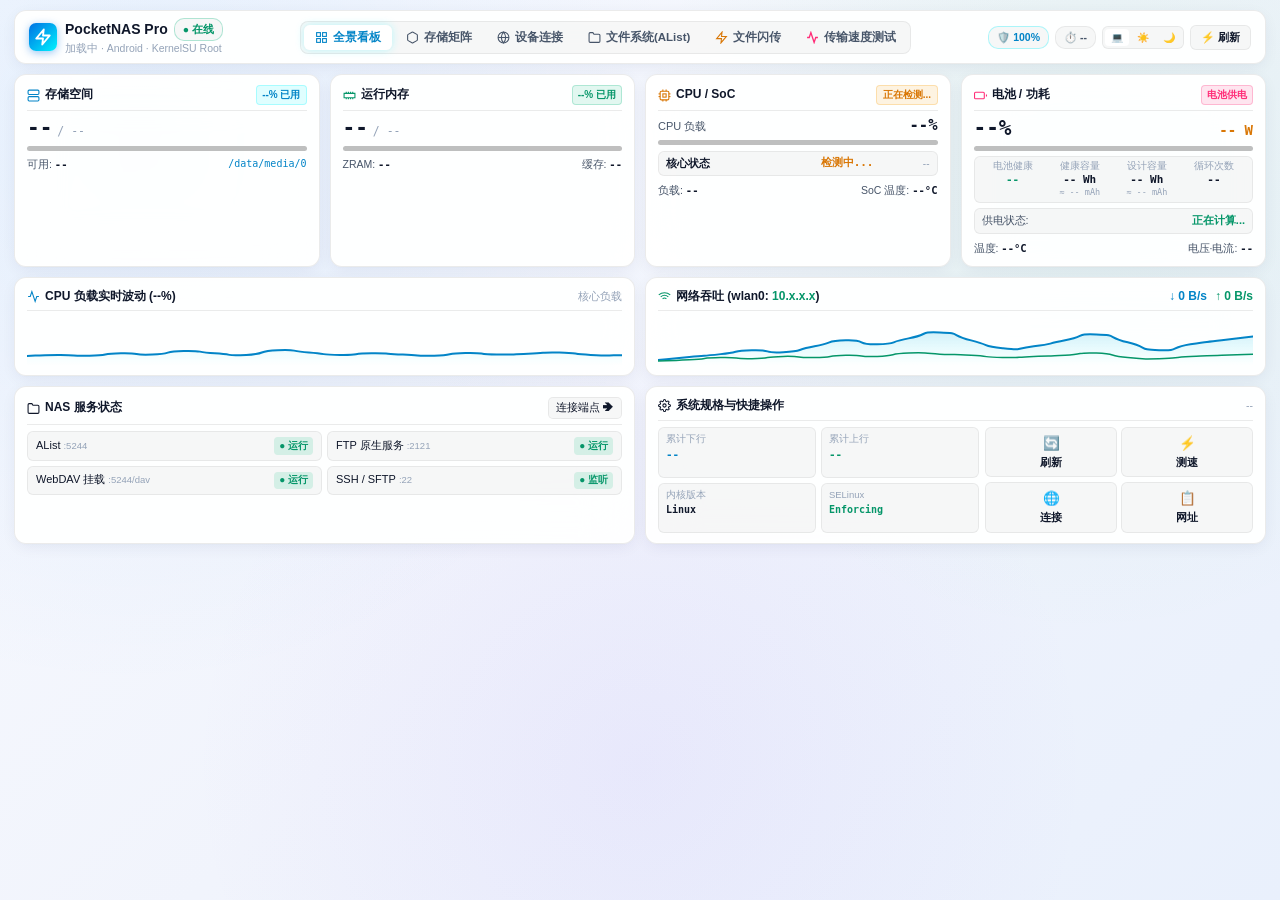
==== commit e1244901: "Add files via upload" ====
--- a/web/index.html
+++ b/web/index.html
@@ -6,8 +6,8 @@
   <meta http-equiv="Cache-Control" content="no-store, no-cache, must-revalidate, max-age=0">
   <meta http-equiv="Pragma" content="no-cache">
   <meta http-equiv="Expires" content="0">
-  <title>PocketNAS Pro v3.2.0 · 私人 NAS 控制台</title>
-  <link rel="stylesheet" href="style.css?v=20260825_320">
+  <title>PocketNAS Pro v3.2.2-beta1 · 私人 NAS 控制台</title>
+  <link rel="stylesheet" href="style.css?v=20260825_322">
 </head>
 <body>
 
@@ -29,7 +29,7 @@
         </div>
       </div>
 
-      <!-- 顶置 5 大功能 Tabs -->
+      <!-- 顶置 6 大功能横排 Tabs (顺序：全景看板 -> 存储矩阵 -> 设备连接 -> 文件系统 AList -> 文件闪传 -> 传输速度测试) -->
       <nav class="top-nav">
         <button class="nav-tab-btn active" data-tab="tab-overview">
           <svg width="13" height="13" viewBox="0 0 24 24" fill="none" stroke="currentColor" stroke-width="2"><rect x="3" y="3" width="7" height="7"></rect><rect x="14" y="3" width="7" height="7"></rect><rect x="14" y="14" width="7" height="7"></rect><rect x="3" y="14" width="7" height="7"></rect></svg>
@@ -43,13 +43,17 @@
           <svg width="13" height="13" viewBox="0 0 24 24" fill="none" stroke="currentColor" stroke-width="2"><circle cx="12" cy="12" r="10"></circle><line x1="2" y1="12" x2="22" y2="12"></line><path d="M12 2a15.3 15.3 0 0 1 4 10 15.3 15.3 0 0 1-4 10 15.3 15.3 0 0 1-4-10 15.3 15.3 0 0 1 4-10z"></path></svg>
           <span>设备连接</span>
         </button>
-        <button class="nav-tab-btn" data-tab="tab-speedtest">
-          <svg width="13" height="13" viewBox="0 0 24 24" fill="none" stroke="var(--accent-pink)" stroke-width="2.5"><polygon points="13 2 3 14 12 14 11 22 21 10 12 10 13 2"></polygon></svg>
-          <span>传输速度测试</span>
-        </button>
         <button class="nav-tab-btn" data-tab="tab-alist">
           <svg width="13" height="13" viewBox="0 0 24 24" fill="none" stroke="currentColor" stroke-width="2"><path d="M22 19a2 2 0 0 1-2 2H4a2 2 0 0 1-2-2V5a2 2 0 0 1 2-2h5l2 3h9a2 2 0 0 1 2 2z"></path></svg>
           <span>文件系统(AList)</span>
+        </button>
+        <button class="nav-tab-btn" data-tab="tab-fsend">
+          <svg width="13" height="13" viewBox="0 0 24 24" fill="none" stroke="var(--accent-orange)" stroke-width="2"><polygon points="13 2 3 14 12 14 11 22 21 10 12 10 13 2"></polygon></svg>
+          <span>文件闪传</span>
+        </button>
+        <button class="nav-tab-btn" data-tab="tab-speedtest">
+          <svg width="13" height="13" viewBox="0 0 24 24" fill="none" stroke="var(--accent-pink)" stroke-width="2.5"><polyline points="22 12 18 12 15 21 9 3 6 12 2 12"></polyline></svg>
+          <span>传输速度测试</span>
         </button>
       </nav>
 
@@ -81,7 +85,7 @@
       <!-- ================= TAB 1: 首页全景控制台 ================= -->
       <div id="tab-overview" class="tab-pane active">
         
-        <!-- 第一行：4 列核心状态矩阵 (高空间利用率，消除无意义空白) -->
+        <!-- 第一行：4 列核心状态矩阵 -->
         <section class="grid-4-dense layout-row-1">
           
           <!-- 1. 存储空间卡片 -->
@@ -132,7 +136,7 @@
             </div>
           </div>
 
-          <!-- 3. CPU / SoC 处理器卡片 (极简实用：动态核心组平均负载、系统负载与SoC温度) -->
+          <!-- 3. CPU / SoC 处理器卡片 -->
           <div class="glass-panel card-cpu">
             <div class="panel-head">
               <div class="panel-title">
@@ -167,7 +171,7 @@
             </div>
           </div>
 
-          <!-- 4. 电池与真实健康卡片 (Wh为主要单位，mAh为辅，健康度/健康容量/循环次数/平滑续航) -->
+          <!-- 4. 电池与真实健康卡片 -->
           <div class="glass-panel card-battery">
             <div class="panel-head">
               <div class="panel-title">
@@ -479,12 +483,108 @@
               </div>
             </div>
 
-          </div>
-        </div>
-
-      </div>
-
-      <!-- ================= TAB 4: ⚡ 传输速度测试 ================= -->
+            <!-- 7. SMB 局域网共享 (由“多系统工具箱”APP 提供) -->
+            <div class="device-connect-card" style="border: 1px solid rgba(245, 158, 11, 0.35);">
+              <div class="device-card-head">
+                <span class="title" style="color:var(--accent-orange);">📁 SMB 局域网共享 (由「多系统工具箱」APP 提供)</span>
+                <span class="status-tag wait">需开启 APP 开关</span>
+              </div>
+              <p style="font-size:11px; color:var(--text-sub);">
+                💡 <strong>使用说明：</strong> 需在手机安装的「多系统工具箱」App 中开启【设置 ➔ 便利功能 ➔ SMB 共享】服务保持常驻：
+              </p>
+              <div style="display:flex; flex-direction:column; gap:4.5px;">
+                <div class="device-url-box">
+                  <div>
+                    <span style="font-size:9.5px; color:var(--text-muted);">Windows 访问链接 (Win+R 或资源管理器地址栏):</span>
+                    <div class="code" id="smb-win-url-val">\\10.x.x.x\</div>
+                  </div>
+                  <button class="btn-device-copy" style="background:linear-gradient(135deg, #d97706, #f59e0b);" onclick="copyText(document.getElementById('smb-win-url-val').innerText, 'Windows SMB 链接')">📋 复制 Win 链接</button>
+                </div>
+                <div class="device-url-box">
+                  <div>
+                    <span style="font-size:9.5px; color:var(--text-muted);">Mac / 电视 / 手机 访问链接 (Cmd+K 或 Infuse/Kodi):</span>
+                    <div class="code" id="smb-mac-url-val">smb://10.x.x.x</div>
+                  </div>
+                  <button class="btn-device-copy" style="background:linear-gradient(135deg, #d97706, #f59e0b);" onclick="copyText(document.getElementById('smb-mac-url-val').innerText, 'Mac SMB 链接')">📋 复制 Mac 链接</button>
+                </div>
+              </div>
+            </div>
+
+            <!-- 8. 文件闪传 (网页极速免登文件快传) -->
+            <div class="device-connect-card" style="border: 1px solid rgba(0, 242, 254, 0.35);">
+              <div class="device-card-head">
+                <span class="title" style="color:var(--accent-cyan);">⚡ 文件闪传 (网页快传 / 免登直传)</span>
+                <span class="status-tag ok">端口 :2333</span>
+              </div>
+              <p style="font-size:11px; color:var(--text-sub);">
+                💡 <strong>使用说明：</strong> 手机端打开「文件闪传」App 并在后台运行，局域网设备可通过 IP 或官方域名访问：
+              </p>
+              <div style="display:flex; flex-direction:column; gap:4.5px;">
+                <div class="device-url-box">
+                  <div>
+                    <span style="font-size:9.5px; color:var(--text-muted);">局域网 IP 直连访问地址:</span>
+                    <div class="code" id="fsend-ip-url-val">http://10.x.x.x:2333</div>
+                  </div>
+                  <div style="display:flex; gap:4px;">
+                    <button class="btn-device-copy" onclick="copyText(document.getElementById('fsend-ip-url-val').innerText, '文件闪传 IP 地址')">📋 复制地址</button>
+                    <button class="btn-device-copy" onclick="openFSendTab()" style="background:linear-gradient(135deg, #0071e3, #00f2fe);">↗ 点击跳转</button>
+                  </div>
+                </div>
+                <div class="device-url-box">
+                  <div>
+                    <span style="font-size:9.5px; color:var(--text-muted);">官方配对直达域名:</span>
+                    <div class="code" id="fsend-domain-url-val">http://fsend.cn</div>
+                  </div>
+                  <div style="display:flex; gap:4px;">
+                    <button class="btn-device-copy" onclick="copyText('http://fsend.cn', '文件闪传官方域名')">📋 复制域名</button>
+                    <a class="btn-device-copy" href="http://fsend.cn" target="_blank" style="text-decoration:none; background:rgba(0,242,254,0.15); color:var(--accent-cyan); border:1px solid rgba(0,242,254,0.3);">↗ 打开</a>
+                  </div>
+                </div>
+              </div>
+            </div>
+
+          </div>
+        </div>
+
+      </div>
+
+      <!-- ================= TAB 4: AList 内嵌文件管理 ================= -->
+      <div id="tab-alist" class="tab-pane">
+        <div class="glass-panel alist-panel">
+          <div class="alist-topbar">
+            <div style="display:flex; align-items:center; gap:8px;">
+              <span style="font-size:13px; font-weight:700; color:var(--text-main);">📁 AList 私人云存储</span>
+              <span class="status-tag ok" id="alist-badge-status">● 运行中</span>
+            </div>
+            <div style="display:flex; gap:6px;">
+              <button class="btn-mini-copy" onclick="reloadAListFrame()">🔄 刷新</button>
+              <a class="btn-mini-copy" id="btn-open-alist" href="http://127.0.0.1:5244" target="_blank" style="text-decoration:none;">↗ 外部打开</a>
+            </div>
+          </div>
+          <iframe id="alist-frame" class="alist-frame" src="about:blank"></iframe>
+        </div>
+      </div>
+
+      <!-- ================= TAB 5: 文件闪传内嵌页面 (新增) ================= -->
+      <div id="tab-fsend" class="tab-pane">
+        <div class="glass-panel alist-panel">
+          <div class="alist-topbar">
+            <div style="display:flex; align-items:center; gap:8px;">
+              <span style="font-size:13px; font-weight:700; color:var(--accent-orange);">⚡ 文件闪传 (Fast Send)</span>
+              <span class="status-tag ok">● 端口 :2333</span>
+              <span style="font-size:10.5px; color:var(--text-muted); display:inline-block; margin-left:6px;">💡 需先在手机打开「文件闪传」App 保持后台运行</span>
+            </div>
+            <div style="display:flex; gap:6px;">
+              <button class="btn-mini-copy" onclick="reloadFSendFrame()">🔄 刷新</button>
+              <a class="btn-mini-copy" id="btn-open-fsend" href="http://127.0.0.1:2333" target="_blank" style="text-decoration:none;">↗ 外部打开</a>
+              <a class="btn-mini-copy" href="http://fsend.cn" target="_blank" style="text-decoration:none; background:rgba(0,242,254,0.12); color:var(--accent-cyan);">🌐 官方域名</a>
+            </div>
+          </div>
+          <iframe id="fsend-frame" class="alist-frame" src="about:blank"></iframe>
+        </div>
+      </div>
+
+      <!-- ================= TAB 6: ⚡ 传输速度测试 ================= -->
       <div id="tab-speedtest" class="tab-pane">
         
         <div class="speed-modal-card">
@@ -549,23 +649,6 @@
 
       </div>
 
-      <!-- ================= TAB 5: AList 内嵌文件管理 ================= -->
-      <div id="tab-alist" class="tab-pane">
-        <div class="glass-panel alist-panel">
-          <div class="alist-topbar">
-            <div style="display:flex; align-items:center; gap:8px;">
-              <span style="font-size:13px; font-weight:700; color:var(--text-main);">📁 AList 私人云存储</span>
-              <span class="status-tag ok" id="alist-badge-status">● 运行中</span>
-            </div>
-            <div style="display:flex; gap:6px;">
-              <button class="btn-mini-copy" onclick="reloadAListFrame()">🔄 刷新</button>
-              <a class="btn-mini-copy" id="btn-open-alist" href="http://127.0.0.1:5244" target="_blank" style="text-decoration:none;">↗ 外部打开</a>
-            </div>
-          </div>
-          <iframe id="alist-frame" class="alist-frame" src="about:blank"></iframe>
-        </div>
-      </div>
-
     </main>
 
   </div>
@@ -575,6 +658,6 @@
     <span id="toast-text">已复制到剪贴板</span>
   </div>
 
-  <script src="app.js?v=20260825_320"></script>
+  <script src="app.js?v=20260825_322"></script>
 </body>
 </html>
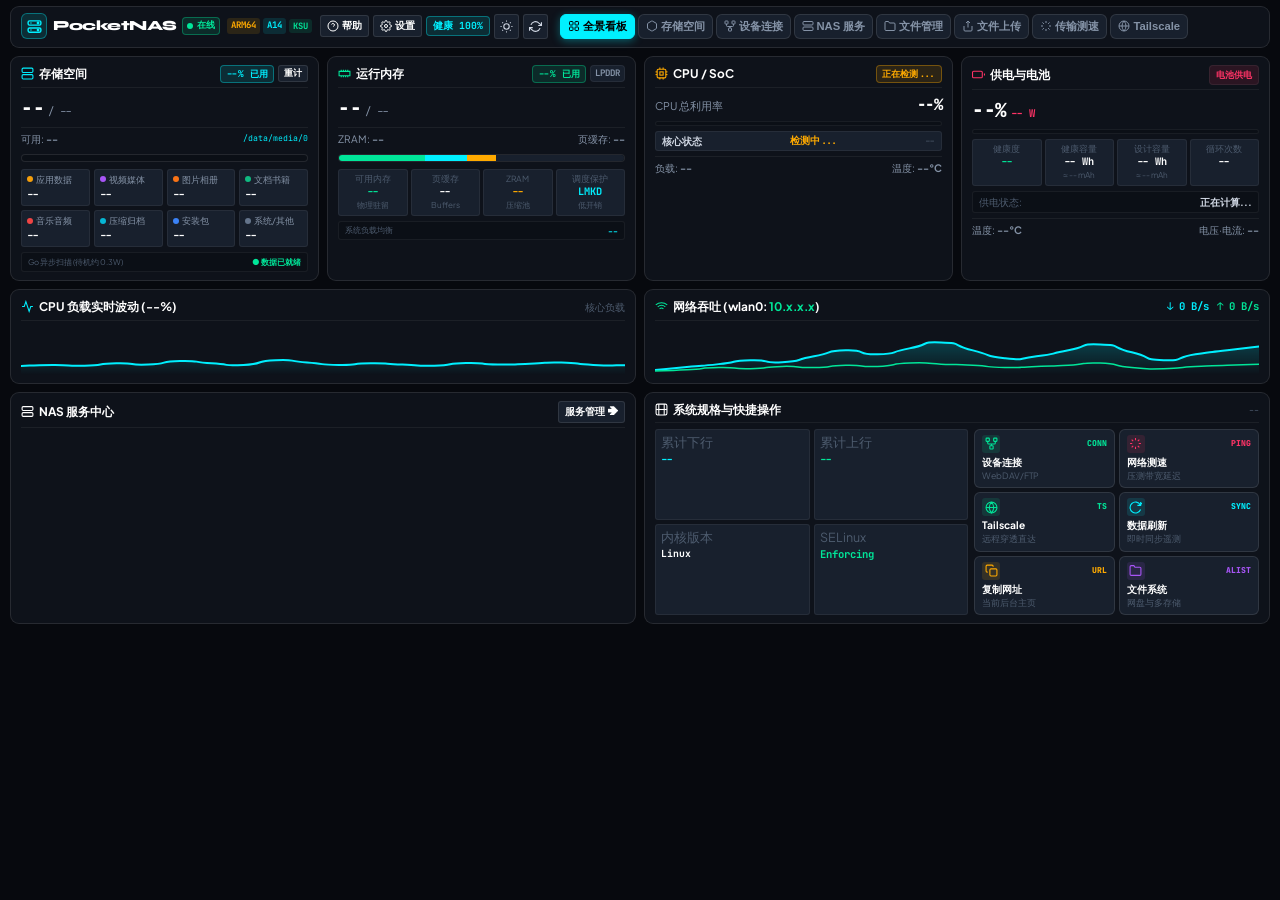
==== commit 1e17a50f: "Add files via upload" ====
--- a/web/index.html
+++ b/web/index.html
@@ -1,80 +1,108 @@
 <!DOCTYPE html>
-<html lang="zh-CN" data-theme="dark">
+<html lang="zh-CN" data-theme="dark" data-font-scale="standard" data-motion="light">
 <head>
   <meta charset="UTF-8">
   <meta name="viewport" content="width=device-width, initial-scale=1.0, maximum-scale=1.0, user-scalable=no">
   <meta http-equiv="Cache-Control" content="no-store, no-cache, must-revalidate, max-age=0">
   <meta http-equiv="Pragma" content="no-cache">
   <meta http-equiv="Expires" content="0">
-  <title>PocketNAS Pro v3.2.2-beta1 · 私人 NAS 控制台</title>
-  <link rel="stylesheet" href="style.css?v=20260825_322">
+  <title>PocketNAS Pro v3.3.6 · 工业高密度 NAS 控制台</title>
+  <link rel="preconnect" href="https://fonts.googleapis.com">
+  <link rel="preconnect" href="https://fonts.gstatic.com" crossorigin>
+  <link href="https://fonts.googleapis.com/css2?family=JetBrains+Mono:wght@400;500;700;800&family=Plus+Jakarta+Sans:wght@400;500;600;700;800&family=Syne:wght@700;800&display=swap" rel="stylesheet">
+  <link rel="stylesheet" href="style.css?v=20260901_336">
 </head>
 <body>
 
-  <div class="app-wrapper">
+  <div class="app-shell">
     
-    <!-- ================= 顶置全景导航栏 ================= -->
-    <header class="top-header">
+    <!-- ================= 顶置 HUD 工业风格控制栏 (移动端 2x4 双行全宽免滑动导航) ================= -->
+    <header class="hud-header">
       
-      <div class="brand-section">
-        <div class="brand-badge">
-          <svg width="18" height="18" viewBox="0 0 24 24" fill="none" stroke="currentColor" stroke-width="2.5" stroke-linecap="round" stroke-linejoin="round"><path d="M13 2L3 14h9l-1 8 10-12h-9l1-8z"/></svg>
-        </div>
-        <div class="brand-text">
-          <h1 id="dev-name">
-            <span id="header-brand-model">PocketNAS Pro</span>
-            <span class="glow-pill green">● 在线</span>
-          </h1>
-          <p id="dev-sub">加载中 · Android · KernelSU Root</p>
-        </div>
-      </div>
-
-      <!-- 顶置 6 大功能横排 Tabs (顺序：全景看板 -> 存储矩阵 -> 设备连接 -> 文件系统 AList -> 文件闪传 -> 传输速度测试) -->
-      <nav class="top-nav">
-        <button class="nav-tab-btn active" data-tab="tab-overview">
-          <svg width="13" height="13" viewBox="0 0 24 24" fill="none" stroke="currentColor" stroke-width="2"><rect x="3" y="3" width="7" height="7"></rect><rect x="14" y="3" width="7" height="7"></rect><rect x="14" y="14" width="7" height="7"></rect><rect x="3" y="14" width="7" height="7"></rect></svg>
-          <span>全景看板</span>
-        </button>
-        <button class="nav-tab-btn" data-tab="tab-storage">
-          <svg width="13" height="13" viewBox="0 0 24 24" fill="none" stroke="currentColor" stroke-width="2"><path d="M21 16V8a2 2 0 0 0-1-1.73l-7-4a2 2 0 0 0-2 0l-7 4A2 2 0 0 0 3 8v8a2 2 0 0 0 1 1.73l7 4a2 2 0 0 0 2 0l7-4A2 2 0 0 0 21 16z"></path></svg>
-          <span>存储矩阵</span>
-        </button>
-        <button class="nav-tab-btn" data-tab="tab-network">
-          <svg width="13" height="13" viewBox="0 0 24 24" fill="none" stroke="currentColor" stroke-width="2"><circle cx="12" cy="12" r="10"></circle><line x1="2" y1="12" x2="22" y2="12"></line><path d="M12 2a15.3 15.3 0 0 1 4 10 15.3 15.3 0 0 1-4 10 15.3 15.3 0 0 1-4-10 15.3 15.3 0 0 1 4-10z"></path></svg>
-          <span>设备连接</span>
-        </button>
-        <button class="nav-tab-btn" data-tab="tab-alist">
-          <svg width="13" height="13" viewBox="0 0 24 24" fill="none" stroke="currentColor" stroke-width="2"><path d="M22 19a2 2 0 0 1-2 2H4a2 2 0 0 1-2-2V5a2 2 0 0 1 2-2h5l2 3h9a2 2 0 0 1 2 2z"></path></svg>
-          <span>文件系统(AList)</span>
-        </button>
-        <button class="nav-tab-btn" data-tab="tab-fsend">
-          <svg width="13" height="13" viewBox="0 0 24 24" fill="none" stroke="var(--accent-orange)" stroke-width="2"><polygon points="13 2 3 14 12 14 11 22 21 10 12 10 13 2"></polygon></svg>
-          <span>文件闪传</span>
-        </button>
-        <button class="nav-tab-btn" data-tab="tab-speedtest">
-          <svg width="13" height="13" viewBox="0 0 24 24" fill="none" stroke="var(--accent-pink)" stroke-width="2.5"><polyline points="22 12 18 12 15 21 9 3 6 12 2 12"></polyline></svg>
-          <span>传输速度测试</span>
-        </button>
-      </nav>
-
-      <!-- 顶部快捷操作与状态区 -->
-      <div class="header-actions">
-        <div class="glow-pill cyan" id="health-badge">
-          <span>🛡️ 100%</span>
-        </div>
-        <div class="glow-pill" id="uptime-badge">
-          <span>⏱️ --</span>
-        </div>
-        
-        <div class="theme-switch-mini">
-          <button class="theme-btn-mini active" id="theme-btn-auto" onclick="setThemeMode('auto')" title="跟随系统">💻</button>
-          <button class="theme-btn-mini" id="theme-btn-light" onclick="setThemeMode('light')" title="浅色模式">☀️</button>
-          <button class="theme-btn-mini" id="theme-btn-dark" onclick="setThemeMode('dark')" title="深色模式">🌙</button>
-        </div>
-
-        <button class="btn-header-action" onclick="handleQuickRun()">
-          <span>⚡ 刷新</span>
-        </button>
+      <!-- 第一排：品牌与控制栏 -->
+      <div class="header-top-row">
+        <div class="brand-section">
+          <div class="brand-glyph" title="PocketNAS Pro Core">
+            <svg width="17" height="17" viewBox="0 0 24 24" fill="none" stroke="currentColor" stroke-width="2" stroke-linecap="round" stroke-linejoin="round">
+              <rect x="3" y="4" width="18" height="6" rx="2"></rect>
+              <rect x="3" y="14" width="18" height="6" rx="2"></rect>
+              <line x1="7" y1="7" x2="7.01" y2="7"></line>
+              <line x1="7" y1="17" x2="7.01" y2="17"></line>
+              <circle cx="17" cy="7" r="1" fill="currentColor"></circle>
+              <circle cx="17" cy="17" r="1" fill="currentColor"></circle>
+            </svg>
+          </div>
+          <div class="brand-meta">
+            <div class="brand-title-line">
+              <span class="brand-title">PocketNAS</span>
+              <span class="status-tag green compact"><span class="dot ok"></span>在线</span>
+              <div class="mini-meta-chips" id="header-mini-chips">
+                <span class="chip-soc" id="chip-soc-val">ARM64</span>
+                <span class="chip-os" id="chip-os-val">A14</span>
+                <span class="chip-root" id="chip-root-val">KSU</span>
+              </div>
+            </div>
+          </div>
+        </div>
+
+        <!-- 帮助、设置、健康、主题、刷新等常用控制按钮 -->
+        <div class="hud-actions">
+          <button class="btn-hud" onclick="openHelpModal()" title="连接教程与排错指南">
+            <svg width="12" height="12" viewBox="0 0 24 24" fill="none" stroke="currentColor" stroke-width="2"><circle cx="12" cy="12" r="10"></circle><path d="M9.09 9a3 3 0 0 1 5.83 1c0 2-3 3-3 3"></path><line x1="12" y1="17" x2="12.01" y2="17"></line></svg>
+            <span>帮助</span>
+          </button>
+          <button class="btn-hud" onclick="openSettingsModal()" title="偏好与界面控制中心">
+            <svg width="12" height="12" viewBox="0 0 24 24" fill="none" stroke="currentColor" stroke-width="2"><circle cx="12" cy="12" r="3"></circle><path d="M19.4 15a1.65 1.65 0 0 0 .33 1.82l.06.06a2 2 0 0 1 0 2.83 2 2 0 0 1-2.83 0l-.06-.06a1.65 1.65 0 0 0-1.82-.33 1.65 1.65 0 0 0-1 1.51V21a2 2 0 0 1-2 2 2 2 0 0 1-2-2v-.09A1.65 1.65 0 0 0 9 19.4a1.65 1.65 0 0 0-1.82.33l-.06.06a2 2 0 0 1-2.83 0 2 2 0 0 1 0-2.83l.06-.06a1.65 1.65 0 0 0 .33-1.82 1.65 1.65 0 0 0-1.51-1H3a2 2 0 0 1-2-2 2 2 0 0 1 2-2h.09A1.65 1.65 0 0 0 4.6 9a1.65 1.65 0 0 0-.33-1.82l-.06-.06a2 2 0 0 1 0-2.83 2 2 0 0 1 2.83 0l.06.06a1.65 1.65 0 0 0 1.82.33H9a1.65 1.65 0 0 0 1-1.51V3a2 2 0 0 1 2-2 2 2 0 0 1 2 2v.09a1.65 1.65 0 0 0 1 1.51 1.65 1.65 0 0 0 1.82-.33l.06-.06a2 2 0 0 1 2.83 0 2 2 0 0 1 0 2.83l-.06.06a1.65 1.65 0 0 0-.33 1.82V9a1.65 1.65 0 0 0 1.51 1H21a2 2 0 0 1 2 2 2 2 0 0 1-2 2h-.09a1.65 1.65 0 0 0-1.51 1z"></path></svg>
+            <span>设置</span>
+          </button>
+          <div class="status-tag cyan" id="health-badge">
+            <span>健康 100%</span>
+          </div>
+          <button class="btn-hud-icon" id="theme-toggle-btn" onclick="toggleThemeNext()" title="切换明暗色彩主题">
+            <svg width="13" height="13" viewBox="0 0 24 24" fill="none" stroke="currentColor" stroke-width="2" id="theme-icon-svg"><circle cx="12" cy="12" r="5"></circle><line x1="12" y1="1" x2="12" y2="3"></line><line x1="12" y1="21" x2="12" y2="23"></line><line x1="4.22" y1="4.22" x2="5.64" y2="5.64"></line><line x1="18.36" y1="18.36" x2="19.78" y2="19.78"></line><line x1="1" y1="12" x2="3" y2="12"></line><line x1="21" y1="12" x2="23" y2="12"></line><line x1="4.22" y1="19.78" x2="5.64" y2="18.36"></line><line x1="18.36" y1="5.64" x2="19.78" y2="4.22"></line></svg>
+          </button>
+          <button class="btn-hud-icon" onclick="handleQuickRun()" title="立即同步遥测数据">
+            <svg width="13" height="13" viewBox="0 0 24 24" fill="none" stroke="currentColor" stroke-width="2"><polyline points="23 4 23 10 17 10"></polyline><polyline points="1 20 1 14 7 14"></polyline><path d="M3.51 9a9 9 0 0 1 14.85-3.36L23 10M1 14l4.64 4.36A9 9 0 0 0 20.49 15"></path></svg>
+          </button>
+        </div>
+      </div>
+
+      <!-- 第二排：2x4 双行紧凑全宽导航栏 (在操作栏正下方，免横向滑动，单手一按即切) -->
+      <div class="header-nav-row">
+        <nav class="hud-nav-rail nav-grid-2x4" id="main-hud-nav">
+          <button class="hud-nav-btn active" data-tab="tab-overview" id="nav-item-overview">
+            <svg width="12" height="12" viewBox="0 0 24 24" fill="none" stroke="currentColor" stroke-width="2"><rect x="3" y="3" width="7" height="7" rx="1.5"></rect><rect x="14" y="3" width="7" height="7" rx="1.5"></rect><rect x="14" y="14" width="7" height="7" rx="1.5"></rect><rect x="3" y="14" width="7" height="7" rx="1.5"></rect></svg>
+            <span>全景看板</span>
+          </button>
+          <button class="hud-nav-btn" data-tab="tab-storage" id="nav-item-storage">
+            <svg width="12" height="12" viewBox="0 0 24 24" fill="none" stroke="currentColor" stroke-width="2"><path d="M21 16V8a2 2 0 0 0-1-1.73l-7-4a2 2 0 0 0-2 0l-7 4A2 2 0 0 0 3 8v8a2 2 0 0 0 1 1.73l7 4a2 2 0 0 0 2 0l7-4A2 2 0 0 0 21 16z"></path></svg>
+            <span>存储空间</span>
+          </button>
+          <button class="hud-nav-btn" data-tab="tab-network" id="nav-item-network">
+            <svg width="12" height="12" viewBox="0 0 24 24" fill="none" stroke="currentColor" stroke-width="2"><rect x="2" y="2" width="6" height="6" rx="1"></rect><rect x="16" y="2" width="6" height="6" rx="1"></rect><rect x="9" y="16" width="6" height="6" rx="1"></rect><path d="M5 8v3a2 2 0 0 0 2 2h10a2 2 0 0 0 2-2V8"></path><line x1="12" y1="13" x2="12" y2="16"></line></svg>
+            <span>设备连接</span>
+          </button>
+          <button class="hud-nav-btn" data-tab="tab-services" id="nav-item-services">
+            <svg width="12" height="12" viewBox="0 0 24 24" fill="none" stroke="currentColor" stroke-width="2"><rect x="2" y="3" width="20" height="7" rx="2"></rect><rect x="2" y="14" width="20" height="7" rx="2"></rect><line x1="6" y1="6.5" x2="6.01" y2="6.5"></line><line x1="6" y1="17.5" x2="6.01" y2="17.5"></line></svg>
+            <span>NAS 服务</span>
+          </button>
+          <button class="hud-nav-btn" data-tab="tab-alist" id="nav-item-alist">
+            <svg width="12" height="12" viewBox="0 0 24 24" fill="none" stroke="currentColor" stroke-width="2"><path d="M22 19a2 2 0 0 1-2 2H4a2 2 0 0 1-2-2V5a2 2 0 0 1 2-2h5l2 3h9a2 2 0 0 1 2 2z"></path></svg>
+            <span>文件管理</span>
+          </button>
+          <button class="hud-nav-btn" data-tab="tab-fsend" id="nav-item-fsend">
+            <svg width="12" height="12" viewBox="0 0 24 24" fill="none" stroke="currentColor" stroke-width="2"><path d="M4 12v8a2 2 0 0 0 2 2h12a2 2 0 0 0 2-2v-8"></path><polyline points="16 6 12 2 8 6"></polyline><line x1="12" y1="2" x2="12" y2="15"></line></svg>
+            <span>文件上传</span>
+          </button>
+          <button class="hud-nav-btn" data-tab="tab-speedtest" id="nav-item-speedtest">
+            <svg width="12" height="12" viewBox="0 0 24 24" fill="none" stroke="currentColor" stroke-width="2"><path d="M12 2v4M12 18v4M4.93 4.93l2.83 2.83M16.24 16.24l2.83 2.83M2 12h4M18 12h4M4.93 19.07l2.83-2.83M16.24 7.76l2.83-2.83"></path></svg>
+            <span>传输测速</span>
+          </button>
+          <button class="hud-nav-btn" data-tab="tab-tailscale" id="nav-item-tailscale">
+            <svg width="12" height="12" viewBox="0 0 24 24" fill="none" stroke="currentColor" stroke-width="2"><circle cx="12" cy="12" r="10"></circle><path d="M12 2a14.5 14.5 0 0 0 0 20 14.5 14.5 0 0 0 0-20"></path><path d="M2 12h20"></path></svg>
+            <span>Tailscale</span>
+          </button>
+        </nav>
       </div>
 
     </header>
@@ -82,143 +110,229 @@
     <!-- ================= 页面主体容器 ================= -->
     <main class="main-viewport">
 
-      <!-- ================= TAB 1: 首页全景控制台 ================= -->
-      <div id="tab-overview" class="tab-pane active">
+      <!-- ================= TAB 1: 全景看板 (Overview) ================= -->
+      <div id="tab-overview" class="tab-view active">
         
-        <!-- 第一行：4 列核心状态矩阵 -->
-        <section class="grid-4-dense layout-row-1">
+        <!-- 第一行：4 列高密度硬件与资源矩阵 -->
+        <section class="grid-4-telemetry layout-row-1">
           
-          <!-- 1. 存储空间卡片 -->
-          <div class="glass-panel card-storage">
-            <div class="panel-head">
-              <div class="panel-title">
-                <svg width="13" height="13" viewBox="0 0 24 24" fill="none" stroke="var(--accent-cyan)" stroke-width="2"><rect x="2" y="2" width="20" height="8" rx="2" ry="2"></rect><rect x="2" y="14" width="20" height="8" rx="2" ry="2"></rect></svg>
+          <!-- 1. 存储空间 -->
+          <div class="cyber-card card-storage">
+            <div class="card-hud-head">
+              <div class="card-hud-title">
+                <svg width="13" height="13" viewBox="0 0 24 24" fill="none" stroke="var(--accent-cyan)" stroke-width="2"><rect x="2" y="2" width="20" height="8" rx="2"></rect><rect x="2" y="14" width="20" height="8" rx="2"></rect></svg>
                 <span>存储空间</span>
               </div>
-              <span id="storage-pct-badge" class="badge-tag cyan">--% 已用</span>
+              <div style="display:flex; align-items:center; gap:4px;">
+                <span id="storage-pct-badge" class="status-tag cyan" style="font-size:0.75em; padding:1px 5px;">--% 已用</span>
+                <button class="btn-hud" style="padding:1px 5px; font-size:0.75em;" onclick="triggerStorageRescan()">重计</button>
+              </div>
             </div>
             <div class="card-body-compact">
-              <div class="stat-big-row">
-                <span class="num-highlight" id="storage-used">--</span>
-                <span class="num-sub" id="storage-total">/ --</span>
-              </div>
-              <div class="storage-bar-track">
-                <div id="storage-bar-fill" class="storage-bar-fill" style="width: 0%;"></div>
-              </div>
-              <div class="card-sub-meta">
+              <div class="hero-metric-row">
+                <span class="num-hud" id="storage-used">--</span>
+                <span class="num-hud-sub" id="storage-total">/ --</span>
+              </div>
+              <div class="card-hud-footer">
                 <span>可用: <strong id="storage-free">--</strong></span>
-                <span class="path-tag">/data/media/0</span>
-              </div>
-            </div>
-          </div>
-
-          <!-- 2. 运行内存卡片 -->
-          <div class="glass-panel card-ram">
-            <div class="panel-head">
-              <div class="panel-title">
-                <svg width="13" height="13" viewBox="0 0 24 24" fill="none" stroke="var(--accent-green)" stroke-width="2"><path d="M6 19v-3M10 19v-3M14 19v-3M18 19v-3M6 5v3M10 5v3M14 5v3M18 5v3M2 8h20v8H2z"/></svg>
+                <span style="color:var(--accent-cyan); font-family:var(--font-mono); font-size:0.8em;">/data/media/0</span>
+              </div>
+
+              <!-- 小米风格多段胶囊比例柱条 -->
+              <div class="multi-seg-bar" id="overview-storage-bar" title="存储空间深度分类">
+                <div class="seg seg-app" style="width: 0%;" title="应用和数据"></div>
+                <div class="seg seg-img" style="width: 0%;" title="图片相册"></div>
+                <div class="seg seg-aud" style="width: 0%;" title="音乐音频"></div>
+                <div class="seg seg-vid" style="width: 0%;" title="视频媒体"></div>
+                <div class="seg seg-apk" style="width: 0%;" title="安装包 (APK)"></div>
+                <div class="seg seg-doc" style="width: 0%;" title="文档书籍"></div>
+                <div class="seg seg-arch" style="width: 0%;" title="压缩归档"></div>
+                <div class="seg seg-oth" style="width: 0%;" title="系统/其他"></div>
+              </div>
+
+              <!-- 8 类深度分类数据紧凑芯片网格 -->
+              <div class="dense-chip-grid">
+                <div class="dense-chip-item">
+                  <div class="chip-label"><span class="dot" style="background:#f59e0b;"></span><span>应用数据</span></div>
+                  <span class="chip-val" id="ov-cat-app">--</span>
+                </div>
+                <div class="dense-chip-item">
+                  <div class="chip-label"><span class="dot" style="background:#a855f7;"></span><span>视频媒体</span></div>
+                  <span class="chip-val" id="ov-cat-vid">--</span>
+                </div>
+                <div class="dense-chip-item">
+                  <div class="chip-label"><span class="dot" style="background:#f97316;"></span><span>图片相册</span></div>
+                  <span class="chip-val" id="ov-cat-img">--</span>
+                </div>
+                <div class="dense-chip-item">
+                  <div class="chip-label"><span class="dot" style="background:#10b981;"></span><span>文档书籍</span></div>
+                  <span class="chip-val" id="ov-cat-doc">--</span>
+                </div>
+                <div class="dense-chip-item">
+                  <div class="chip-label"><span class="dot" style="background:#ef4444;"></span><span>音乐音频</span></div>
+                  <span class="chip-val" id="ov-cat-aud">--</span>
+                </div>
+                <div class="dense-chip-item">
+                  <div class="chip-label"><span class="dot" style="background:#06b6d4;"></span><span>压缩归档</span></div>
+                  <span class="chip-val" id="ov-cat-arch">--</span>
+                </div>
+                <div class="dense-chip-item">
+                  <div class="chip-label"><span class="dot" style="background:#3b82f6;"></span><span>安装包</span></div>
+                  <span class="chip-val" id="ov-cat-apk">--</span>
+                </div>
+                <div class="dense-chip-item">
+                  <div class="chip-label"><span class="dot" style="background:#64748b;"></span><span>系统/其他</span></div>
+                  <span class="chip-val" id="ov-cat-oth">--</span>
+                </div>
+              </div>
+
+              <div class="hud-endurance-box">
+                <span style="font-size:0.78em; color:var(--text-dim);">Go 异步扫描 (待机约 0.3W)</span>
+                <strong class="val" style="font-size:0.82em; color:var(--accent-emerald);">● 数据已就绪</strong>
+              </div>
+            </div>
+          </div>
+
+          <!-- 2. 运行内存 -->
+          <div class="cyber-card card-ram">
+            <div class="card-hud-head">
+              <div class="card-hud-title">
+                <svg width="13" height="13" viewBox="0 0 24 24" fill="none" stroke="var(--accent-emerald)" stroke-width="2"><path d="M6 19v-3M10 19v-3M14 19v-3M18 19v-3M6 5v3M10 5v3M14 5v3M18 5v3M2 8h20v8H2z"/></svg>
                 <span>运行内存</span>
               </div>
-              <span id="ram-pct-badge" class="badge-tag green">--% 已用</span>
+              <div style="display:flex; align-items:center; gap:4px;">
+                <span id="ram-pct-badge" class="status-tag green" style="font-size:0.75em; padding:1px 5px;">--% 已用</span>
+                <span class="status-tag" style="font-size:0.72em; padding:1px 4px;">LPDDR</span>
+              </div>
             </div>
             <div class="card-body-compact">
-              <div class="stat-big-row">
-                <span class="num-highlight" id="ram-used">--</span>
-                <span class="num-sub" id="ram-total">/ --</span>
-              </div>
-              <div class="storage-bar-track">
-                <div id="ram-bar-fill" class="storage-bar-fill green-bar" style="width: 0%;"></div>
-              </div>
-              <div class="card-sub-meta">
+              <div class="hero-metric-row">
+                <span class="num-hud" id="ram-used">--</span>
+                <span class="num-hud-sub" id="ram-total">/ --</span>
+              </div>
+              <div class="card-hud-footer">
                 <span>ZRAM: <strong id="zram-used">--</strong></span>
-                <span>缓存: <strong id="cache-used">--</strong></span>
+                <span>页缓存: <strong id="cache-used">--</strong></span>
+              </div>
+
+              <!-- 内存构成比例条 -->
+              <div class="multi-seg-bar" title="物理内存与压缩置换构成">
+                <div class="seg seg-mem-active" id="seg-mem-used-bar" style="width: 30%;" title="已用内存"></div>
+                <div class="seg seg-mem-cached" id="seg-mem-cached-bar" style="width: 15%;" title="页缓存"></div>
+                <div class="seg seg-mem-zram" id="seg-mem-zram-bar" style="width: 10%;" title="ZRAM 压缩"></div>
+                <div class="seg seg-mem-free" id="seg-mem-free-bar" style="width: 45%;" title="空闲可用"></div>
+              </div>
+
+              <div class="bat-matrix-hud">
+                <div class="bm-cell">
+                  <div class="lbl">可用内存</div>
+                  <div class="val green" id="ram-free">--</div>
+                  <div class="sub">物理驻留</div>
+                </div>
+                <div class="bm-cell">
+                  <div class="lbl">页缓存</div>
+                  <div class="val" id="ram-cached-val">--</div>
+                  <div class="sub">Buffers</div>
+                </div>
+                <div class="bm-cell">
+                  <div class="lbl">ZRAM</div>
+                  <div class="val" style="color:var(--accent-amber);" id="ram-zram-pct">--</div>
+                  <div class="sub">压缩池</div>
+                </div>
+                <div class="bm-cell">
+                  <div class="lbl">调度保护</div>
+                  <div class="val" style="color:var(--accent-cyan);">LMKD</div>
+                  <div class="sub">低开销</div>
+                </div>
+              </div>
+
+              <div class="hud-endurance-box">
+                <span style="font-size:0.78em; color:var(--text-dim);">系统负载均衡</span>
+                <strong class="val" style="font-size:0.82em; color:var(--accent-cyan);" id="loadavg-text-ram">--</strong>
               </div>
             </div>
           </div>
 
           <!-- 3. CPU / SoC 处理器卡片 -->
-          <div class="glass-panel card-cpu">
-            <div class="panel-head">
-              <div class="panel-title">
-                <svg width="13" height="13" viewBox="0 0 24 24" fill="none" stroke="var(--accent-orange)" stroke-width="2"><rect x="4" y="4" width="16" height="16" rx="2"/><rect x="9" y="9" width="6" height="6"/><line x1="9" y1="1" x2="9" y2="4"/><line x1="15" y1="1" x2="15" y2="4"/><line x1="9" y1="20" x2="9" y2="23"/><line x1="15" y1="20" x2="15" y2="23"/><line x1="20" y1="9" x2="23" y2="9"/><line x1="20" y1="14" x2="23" y2="14"/><line x1="1" y1="9" x2="4" y2="9"/><line x1="1" y1="14" x2="4" y2="14"/></svg>
+          <div class="cyber-card card-cpu">
+            <div class="card-hud-head">
+              <div class="card-hud-title">
+                <svg width="13" height="13" viewBox="0 0 24 24" fill="none" stroke="var(--accent-amber)" stroke-width="2"><rect x="4" y="4" width="16" height="16" rx="2"/><rect x="9" y="9" width="6" height="6"/><line x1="9" y1="1" x2="9" y2="4"/><line x1="15" y1="1" x2="15" y2="4"/><line x1="9" y1="20" x2="9" y2="23"/><line x1="15" y1="20" x2="15" y2="23"/><line x1="20" y1="9" x2="23" y2="9"/><line x1="20" y1="14" x2="23" y2="14"/><line x1="1" y1="9" x2="4" y2="9"/><line x1="1" y1="14" x2="4" y2="14"/></svg>
                 <span>CPU / SoC</span>
               </div>
-              <span class="soc-name-badge" id="soc-full-name">正在检测...</span>
+              <span class="status-tag amber" id="soc-full-name" style="font-size:0.75em; padding:1px 5px;">正在检测...</span>
             </div>
             
             <div class="card-body-compact">
-              <div class="cpu-load-header">
-                <span class="lbl">CPU 负载</span>
-                <span class="num-highlight small" id="cpu-val-sub">--%</span>
-              </div>
-              <div class="storage-bar-track">
-                <div id="cpu-bar-fill" class="storage-bar-fill orange-bar" style="width: 0%;"></div>
-              </div>
-
-              <!-- 动态核心组平均利用率矩阵 (例如 A55 24% 4 Core) -->
-              <div class="cluster-rows-grid" id="cpu-clusters-container">
-                <div class="cluster-row-item">
+              <div style="display:flex; justify-content:space-between; align-items:baseline;">
+                <span style="font-size:0.85em; color:var(--text-muted);">CPU 总利用率</span>
+                <span class="num-hud small" id="cpu-val-sub">--%</span>
+              </div>
+              <div class="cyber-progress-track">
+                <div id="cpu-bar-fill" class="cyber-progress-fill amber" style="width: 0%;"></div>
+              </div>
+
+              <div class="cluster-hud-list" id="cpu-clusters-container">
+                <div class="cluster-row">
                   <span class="c-name">核心状态</span>
                   <span class="c-usage">检测中...</span>
                   <span class="c-cores">--</span>
                 </div>
               </div>
 
-              <div class="card-sub-meta">
+              <div class="card-hud-footer">
                 <span>负载: <strong id="loadavg-text">--</strong></span>
-                <span>SoC 温度: <strong id="cpu-temp-badge">--°C</strong></span>
-              </div>
-            </div>
-          </div>
-
-          <!-- 4. 电池与真实健康卡片 -->
-          <div class="glass-panel card-battery">
-            <div class="panel-head">
-              <div class="panel-title">
-                <svg width="13" height="13" viewBox="0 0 24 24" fill="none" stroke="var(--accent-pink)" stroke-width="2"><rect x="1" y="6" width="18" height="12" rx="2"/><line x1="23" y1="10" x2="23" y2="14"/></svg>
-                <span>电池 / 功耗</span>
-              </div>
-              <span class="badge-tag pink" id="bat-status-badge">电池供电</span>
+                <span>温度: <strong id="cpu-temp-badge">--°C</strong></span>
+              </div>
+            </div>
+          </div>
+
+          <!-- 4. 供电与真实健康 -->
+          <div class="cyber-card card-battery">
+            <div class="card-hud-head">
+              <div class="card-hud-title">
+                <svg width="13" height="13" viewBox="0 0 24 24" fill="none" stroke="var(--accent-crimson)" stroke-width="2"><rect x="1" y="6" width="18" height="12" rx="2"/><line x1="23" y1="10" x2="23" y2="14"/></svg>
+                <span>供电与电池</span>
+              </div>
+              <span class="status-tag" style="color:var(--accent-crimson); background:var(--accent-crimson-sub); font-size:0.75em;" id="bat-status-badge">电池供电</span>
             </div>
             
             <div class="card-body-compact">
-              <div class="stat-big-row">
-                <span class="num-highlight" id="bat-level-val">--%</span>
-                <span class="num-sub power" id="power-main-val">-- W</span>
-              </div>
-              <div class="storage-bar-track">
-                <div id="bat-bar-fill" class="storage-bar-fill blue-bar" style="width: 0%;"></div>
-              </div>
-
-              <!-- 电池健康与双容量矩阵 (Wh为主，mAh辅助) -->
-              <div class="bat-health-grid">
-                <div class="bh-item">
-                  <span class="k">电池健康</span>
-                  <span class="v green" id="bat-health-pct">--</span>
-                </div>
-                <div class="bh-item">
-                  <span class="k">健康容量</span>
-                  <span class="v" id="bat-health-wh">-- Wh</span>
-                  <span class="sub" id="bat-health-mah">≈ -- mAh</span>
-                </div>
-                <div class="bh-item">
-                  <span class="k">设计容量</span>
-                  <span class="v" id="bat-design-wh">-- Wh</span>
-                  <span class="sub" id="bat-design-mah">≈ -- mAh</span>
-                </div>
-                <div class="bh-item">
-                  <span class="k">循环次数</span>
-                  <span class="v" id="bat-cycle-count">--</span>
-                </div>
-              </div>
-
-              <!-- 智能平滑续航 / 充电状态指示行 -->
-              <div class="endurance-box" id="bat-endurance-box">
-                <span class="lbl">供电状态:</span>
+              <div class="hero-metric-row">
+                <span class="num-hud" id="bat-level-val">--%</span>
+                <span class="num-hud-sub watt" id="power-main-val">-- W</span>
+              </div>
+              <div class="cyber-progress-track">
+                <div id="bat-bar-fill" class="cyber-progress-fill crimson" style="width: 0%;"></div>
+              </div>
+
+              <div class="bat-matrix-hud">
+                <div class="bm-cell">
+                  <div class="lbl">健康度</div>
+                  <div class="val green" id="bat-health-pct">--</div>
+                </div>
+                <div class="bm-cell">
+                  <div class="lbl">健康容量</div>
+                  <div class="val" id="bat-health-wh">-- Wh</div>
+                  <div class="sub" id="bat-health-mah">≈ -- mAh</div>
+                </div>
+                <div class="bm-cell">
+                  <div class="lbl">设计容量</div>
+                  <div class="val" id="bat-design-wh">-- Wh</div>
+                  <div class="sub" id="bat-design-mah">≈ -- mAh</div>
+                </div>
+                <div class="bm-cell">
+                  <div class="lbl">循环次数</div>
+                  <div class="val" id="bat-cycle-count">--</div>
+                </div>
+              </div>
+
+              <div class="hud-endurance-box" id="bat-endurance-box">
+                <span style="color:var(--text-dim);">供电状态:</span>
                 <strong class="val" id="bat-endurance-val">正在计算...</strong>
               </div>
 
-              <div class="card-sub-meta">
+              <div class="card-hud-footer">
                 <span>温度: <strong id="bat-temp-val">--°C</strong></span>
                 <span>电压·电流: <strong id="power-vi-val">--</strong></span>
               </div>
@@ -228,112 +342,165 @@
         </section>
 
         <!-- 第二行：2 列实时动态波形监控 -->
-        <section class="grid-2-dense layout-row-2">
+        <section class="grid-2-telemetry layout-row-2">
           
-          <div class="glass-panel">
-            <div class="panel-head">
-              <div class="panel-title">
+          <div class="cyber-card">
+            <div class="card-hud-head">
+              <div class="card-hud-title">
                 <svg width="13" height="13" viewBox="0 0 24 24" fill="none" stroke="var(--accent-cyan)" stroke-width="2"><polyline points="22 12 18 12 15 21 9 3 6 12 2 12"></polyline></svg>
                 <span>CPU 负载实时波动 (<span id="cpu-chart-pct">--%</span>)</span>
               </div>
-              <span style="font-size:10.5px; color:var(--text-muted);" id="cpu-arch-summary">核心负载</span>
-            </div>
-            <div class="mini-canvas-box">
+              <span style="font-size:0.8em; color:var(--text-dim);" id="cpu-arch-summary">核心负载</span>
+            </div>
+            <div class="canvas-hud-box">
               <canvas id="cpu-chart"></canvas>
             </div>
           </div>
 
-          <div class="glass-panel">
-            <div class="panel-head">
-              <div class="panel-title">
-                <svg width="13" height="13" viewBox="0 0 24 24" fill="none" stroke="var(--accent-green)" stroke-width="2"><path d="M5 12.55a11 11 0 0 1 14.08 0"></path><path d="M1.42 9a16 16 0 0 1 21.16 0"></path><path d="M8.53 16.11a6 6 0 0 1 6.95 0"></path><line x1="12" y1="20" x2="12.01" y2="20"></line></svg>
-                <span>网络吞吐 (<span id="net-if">wlan0</span>: <span id="net-ip-tag" style="color:var(--accent-green);">10.x.x.x</span>)</span>
-              </div>
-              <div style="display:flex; gap:8px;">
+          <div class="cyber-card">
+            <div class="card-hud-head">
+              <div class="card-hud-title">
+                <svg width="13" height="13" viewBox="0 0 24 24" fill="none" stroke="var(--accent-emerald)" stroke-width="2"><path d="M5 12.55a11 11 0 0 1 14.08 0"></path><path d="M1.42 9a16 16 0 0 1 21.16 0"></path><path d="M8.53 16.11a6 6 0 0 1 6.95 0"></path><line x1="12" y1="20" x2="12.01" y2="20"></line></svg>
+                <span>网络吞吐 (<span id="net-if">wlan0</span>: <span id="net-ip-tag" style="color:var(--accent-emerald);">10.x.x.x</span>)</span>
+              </div>
+              <div style="display:flex; gap:8px; font-family:var(--font-mono); font-size:0.85em;">
                 <span style="font-weight:700; color:var(--accent-cyan);" id="net-down">↓ 0 B/s</span>
-                <span style="font-weight:700; color:var(--accent-green);" id="net-up">↑ 0 B/s</span>
-              </div>
-            </div>
-            <div class="mini-canvas-box">
+                <span style="font-weight:700; color:var(--accent-emerald);" id="net-up">↑ 0 B/s</span>
+              </div>
+            </div>
+            <div class="canvas-hud-box">
               <canvas id="net-chart"></canvas>
             </div>
           </div>
 
         </section>
 
-        <!-- 第三行：核心自启服务 + 系统规格与快捷操作 -->
-        <section class="grid-2-dense layout-row-3">
+        <!-- 第三行：核心服务总览 + 快捷中枢 (新增「设备连接」快捷直跳) -->
+        <section class="grid-2-telemetry layout-row-3">
           
-          <div class="glass-panel">
-            <div class="panel-head">
-              <div class="panel-title">
-                <svg width="13" height="13" viewBox="0 0 24 24" fill="none" stroke="currentColor" stroke-width="2"><path d="M22 19a2 2 0 0 1-2 2H4a2 2 0 0 1-2-2V5a2 2 0 0 1 2-2h5l2 3h9a2 2 0 0 1 2 2z"></path></svg>
-                <span>NAS 服务状态</span>
-              </div>
-              <button class="btn-mini-copy" onclick="switchTab('tab-network')">连接端点 ➔</button>
-            </div>
-            <div style="display:grid; grid-template-columns: 1fr 1fr; gap:5px;">
-              <div class="service-cell">
-                <div class="name"><span>AList</span><span class="sub-port">:5244</span></div>
-                <span class="status-tag ok" id="srv-alist">● 运行</span>
-              </div>
-              <div class="service-cell">
-                <div class="name"><span>FTP 原生服务</span><span class="sub-port" id="srv-ftp-port">:2121</span></div>
-                <span class="status-tag ok" id="srv-ftp">● 运行</span>
-              </div>
-              <div class="service-cell">
-                <div class="name"><span>WebDAV 挂载</span><span class="sub-port">:5244/dav</span></div>
-                <span class="status-tag ok" id="srv-webdav">● 运行</span>
-              </div>
-              <div class="service-cell">
-                <div class="name"><span>SSH / SFTP</span><span class="sub-port">:22</span></div>
-                <span class="status-tag ok" id="srv-ssh">● 监听</span>
-              </div>
-            </div>
-          </div>
-
-          <div class="glass-panel">
-            <div class="panel-head">
-              <div class="panel-title">
-                <svg width="13" height="13" viewBox="0 0 24 24" fill="none" stroke="currentColor" stroke-width="2"><circle cx="12" cy="12" r="3"></circle><path d="M19.4 15a1.65 1.65 0 0 0 .33 1.82l.06.06a2 2 0 0 1 0 2.83 2 2 0 0 1-2.83 0l-.06-.06a1.65 1.65 0 0 0-1.82-.33 1.65 1.65 0 0 0-1 1.51V21a2 2 0 0 1-2 2 2 2 0 0 1-2-2v-.09A1.65 1.65 0 0 0 9 19.4a1.65 1.65 0 0 0-1.82.33l-.06.06a2 2 0 0 1-2.83 0 2 2 0 0 1 0-2.83l.06-.06a1.65 1.65 0 0 0 .33-1.82 1.65 1.65 0 0 0-1.51-1H3a2 2 0 0 1-2-2 2 2 0 0 1 2-2h.09A1.65 1.65 0 0 0 4.6 9a1.65 1.65 0 0 0-.33-1.82l-.06-.06a2 2 0 0 1 0-2.83 2 2 0 0 1 2.83 0l.06.06a1.65 1.65 0 0 0 1.82.33H9a1.65 1.65 0 0 0 1-1.51V3a2 2 0 0 1 2-2 2 2 0 0 1 2 2v.09a1.65 1.65 0 0 0 1 1.51 1.65 1.65 0 0 0 1.82-.33l.06-.06a2 2 0 0 1 2.83 0 2 2 0 0 1 0 2.83l-.06.06a1.65 1.65 0 0 0-.33 1.82V9a1.65 1.65 0 0 0 1.51 1H21a2 2 0 0 1 2 2 2 2 0 0 1-2 2h-.09a1.65 1.65 0 0 0-1.51 1z"></path></svg>
+          <div class="cyber-card">
+            <div class="card-hud-head">
+              <div class="card-hud-title">
+                <svg width="13" height="13" viewBox="0 0 24 24" fill="none" stroke="currentColor" stroke-width="2"><rect x="2" y="3" width="20" height="7" rx="2"></rect><rect x="2" y="14" width="20" height="7" rx="2"></rect><line x1="6" y1="6.5" x2="6.01" y2="6.5"></line><line x1="6" y1="17.5" x2="6.01" y2="17.5"></line></svg>
+                <span>NAS 服务中心</span>
+              </div>
+              <button class="btn-hud" onclick="switchTab('tab-services')">服务管理 ➔</button>
+            </div>
+            <div id="overview-services-grid" style="display:grid; grid-template-columns: 1fr 1fr; gap:5px;">
+              <!-- 由 JS 动态填充 -->
+            </div>
+          </div>
+
+          <div class="cyber-card">
+            <div class="card-hud-head">
+              <div class="card-hud-title">
+                <svg width="13" height="13" viewBox="0 0 24 24" fill="none" stroke="currentColor" stroke-width="2"><rect x="2" y="2" width="20" height="20" rx="3"></rect><line x1="7" y1="2" x2="7" y2="22"></line><line x1="17" y1="2" x2="17" y2="22"></line><line x1="2" y1="12" x2="22" y2="12"></line></svg>
                 <span>系统规格与快捷操作</span>
               </div>
-              <span style="font-size:10.5px; color:var(--text-muted);" id="last-update">--</span>
+              <span style="font-size:0.8em; color:var(--text-dim);" id="last-update">--</span>
             </div>
             
-            <div style="display:grid; grid-template-columns: 1.2fr 1fr; gap:6px;">
-              <div class="matrix-grid" style="grid-template-columns: 1fr 1fr;">
-                <div class="matrix-cell">
-                  <span class="lbl">累计下行</span>
-                  <span class="num" id="net-total-down" style="font-size:11px; color:var(--accent-cyan);">--</span>
-                </div>
-                <div class="matrix-cell">
-                  <span class="lbl">累计上行</span>
-                  <span class="num" id="net-total-up" style="font-size:11px; color:var(--accent-green);">--</span>
-                </div>
-                <div class="matrix-cell">
-                  <span class="lbl">内核版本</span>
-                  <span class="num" id="kernel-tag" style="font-size:10px;">Linux</span>
-                </div>
-                <div class="matrix-cell">
-                  <span class="lbl">SELinux</span>
-                  <span class="num" id="selinux-tag" style="font-size:10px; color:var(--accent-green);">Enforcing</span>
-                </div>
-              </div>
-
-              <div class="action-tiles">
-                <div class="action-tile-btn" onclick="fetchStatus(true)">
-                  <span class="icon">🔄</span><span>刷新</span>
-                </div>
-                <div class="action-tile-btn" onclick="switchTab('tab-speedtest')">
-                  <span class="icon" style="color:var(--accent-pink);">⚡</span><span>测速</span>
-                </div>
-                <div class="action-tile-btn" onclick="switchTab('tab-network')">
-                  <span class="icon">🌐</span><span>连接</span>
-                </div>
-                <div class="action-tile-btn" onclick="copyText(window.location.origin, 'Dashboard 地址')">
-                  <span class="icon">📋</span><span>网址</span>
-                </div>
+            <div style="display:grid; grid-template-columns: 1.1fr 1fr; gap:6px;">
+              <div class="dense-chip-grid" style="grid-template-columns: 1fr 1fr;">
+                <div class="dense-chip-item">
+                  <span style="color:var(--text-dim);">累计下行</span>
+                  <span class="chip-val" id="net-total-down" style="color:var(--accent-cyan);">--</span>
+                </div>
+                <div class="dense-chip-item">
+                  <span style="color:var(--text-dim);">累计上行</span>
+                  <span class="chip-val" id="net-total-up" style="color:var(--accent-emerald);">--</span>
+                </div>
+                <div class="dense-chip-item">
+                  <span style="color:var(--text-dim);">内核版本</span>
+                  <span class="chip-val" id="kernel-tag" style="font-size:0.78em;">Linux</span>
+                </div>
+                <div class="dense-chip-item">
+                  <span style="color:var(--text-dim);">SELinux</span>
+                  <span class="chip-val" id="selinux-tag" style="color:var(--accent-emerald);">Enforcing</span>
+                </div>
+              </div>
+
+              <!-- 快捷操作磁贴网格 (包含「设备连接」直达) -->
+              <div class="quick-hud-grid">
+                
+                <div class="quick-action-btn" onclick="switchTab('tab-network')">
+                  <div class="q-top-row">
+                    <div class="q-icon emerald">
+                      <svg width="13" height="13" viewBox="0 0 24 24" fill="none" stroke="currentColor" stroke-width="2"><rect x="2" y="2" width="6" height="6" rx="1"></rect><rect x="16" y="2" width="6" height="6" rx="1"></rect><rect x="9" y="16" width="6" height="6" rx="1"></rect><path d="M5 8v3a2 2 0 0 0 2 2h10a2 2 0 0 0 2-2V8"></path><line x1="12" y1="13" x2="12" y2="16"></line></svg>
+                    </div>
+                    <span class="q-badge" style="color:var(--accent-emerald);">CONN</span>
+                  </div>
+                  <div>
+                    <div class="q-title">设备连接</div>
+                    <div class="q-desc">WebDAV/FTP</div>
+                  </div>
+                </div>
+
+                <div class="quick-action-btn" onclick="switchTab('tab-speedtest')">
+                  <div class="q-top-row">
+                    <div class="q-icon crimson">
+                      <svg width="13" height="13" viewBox="0 0 24 24" fill="none" stroke="currentColor" stroke-width="2"><path d="M12 2v4M12 18v4M4.93 4.93l2.83 2.83M16.24 16.24l2.83 2.83M2 12h4M18 12h4M4.93 19.07l2.83-2.83M16.24 7.76l2.83-2.83"/></svg>
+                    </div>
+                    <span class="q-badge" style="color:var(--accent-crimson);">PING</span>
+                  </div>
+                  <div>
+                    <div class="q-title">网络测速</div>
+                    <div class="q-desc">压测带宽延迟</div>
+                  </div>
+                </div>
+
+                <div class="quick-action-btn" onclick="switchTab('tab-tailscale')">
+                  <div class="q-top-row">
+                    <div class="q-icon green">
+                      <svg width="13" height="13" viewBox="0 0 24 24" fill="none" stroke="currentColor" stroke-width="2"><circle cx="12" cy="12" r="10"></circle><path d="M12 2a14.5 14.5 0 0 0 0 20 14.5 14.5 0 0 0 0-20"></path><path d="M2 12h20"></path></svg>
+                    </div>
+                    <span class="q-badge" style="color:var(--accent-emerald);">TS</span>
+                  </div>
+                  <div>
+                    <div class="q-title">Tailscale</div>
+                    <div class="q-desc">远程穿透直达</div>
+                  </div>
+                </div>
+
+                <div class="quick-action-btn" onclick="fetchStatus(true)">
+                  <div class="q-top-row">
+                    <div class="q-icon cyan">
+                      <svg width="13" height="13" viewBox="0 0 24 24" fill="none" stroke="currentColor" stroke-width="2"><path d="M21.5 2v6h-6M21.34 15.57a10 10 0 1 1-.57-8.38l5.67-5.67"/></svg>
+                    </div>
+                    <span class="q-badge">SYNC</span>
+                  </div>
+                  <div>
+                    <div class="q-title">数据刷新</div>
+                    <div class="q-desc">即时同步遥测</div>
+                  </div>
+                </div>
+
+                <div class="quick-action-btn" onclick="copyText(window.location.origin, '控制台地址')">
+                  <div class="q-top-row">
+                    <div class="q-icon amber">
+                      <svg width="13" height="13" viewBox="0 0 24 24" fill="none" stroke="currentColor" stroke-width="2"><rect x="9" y="9" width="13" height="13" rx="2" ry="2"></rect><path d="M5 15H4a2 2 0 0 1-2-2V4a2 2 0 0 1 2-2h9a2 2 0 0 1 2 2v1"></path></svg>
+                    </div>
+                    <span class="q-badge" style="color:var(--accent-amber);">URL</span>
+                  </div>
+                  <div>
+                    <div class="q-title">复制网址</div>
+                    <div class="q-desc">当前后台主页</div>
+                  </div>
+                </div>
+
+                <div class="quick-action-btn" onclick="switchTab('tab-alist')">
+                  <div class="q-top-row">
+                    <div class="q-icon purple">
+                      <svg width="13" height="13" viewBox="0 0 24 24" fill="none" stroke="currentColor" stroke-width="2"><path d="M22 19a2 2 0 0 1-2 2H4a2 2 0 0 1-2-2V5a2 2 0 0 1 2-2h5l2 3h9a2 2 0 0 1 2 2z"></path></svg>
+                    </div>
+                    <span class="q-badge" style="color:var(--accent-purple);">ALIST</span>
+                  </div>
+                  <div>
+                    <div class="q-title">文件系统</div>
+                    <div class="q-desc">网盘与多存储</div>
+                  </div>
+                </div>
+
               </div>
             </div>
           </div>
@@ -342,309 +509,371 @@
 
       </div>
 
-      <!-- ================= TAB 2: 存储矩阵 ================= -->
-      <div id="tab-storage" class="tab-pane">
-        <div class="glass-panel">
-          <div class="panel-head">
-            <div class="panel-title">
-              <svg width="13" height="13" viewBox="0 0 24 24" fill="none" stroke="currentColor" stroke-width="2"><rect x="2" y="2" width="20" height="8" rx="2" ry="2"></rect><rect x="2" y="14" width="20" height="8" rx="2" ry="2"></rect></svg>
-              <span>存储矩阵与分区挂载结构</span>
-            </div>
-            <span class="status-tag ok">闪存健康在线</span>
-          </div>
-
-          <div style="display:flex; flex-direction:column; gap:6px; margin-top:6px;">
-            <div class="device-url-box">
-              <div>
-                <span style="font-size:10.5px; color:var(--text-muted);">用户主存储挂载点 (FTP / WebDAV / AList 共享根目录)</span>
-                <div class="code">/data/media/0</div>
-              </div>
-              <button class="btn-device-copy" onclick="copyText('/data/media/0', '挂载点路径')">📋 复制路径</button>
-            </div>
-
-            <div class="param-item"><span class="k">闪存总容量</span><span class="v" id="storage-total-detail">--</span></div>
-            <div class="param-item"><span class="k">已使用空间</span><span class="v" id="storage-used-detail">--</span></div>
-            <div class="param-item"><span class="k">可用剩余空间</span><span class="v" id="storage-free-detail">--</span></div>
-            
-            <div style="margin-top:6px; padding:8px 10px; background:var(--stat-box-bg); border-radius:6px; border:1px solid var(--glass-border);">
-              <p style="font-size:11.5px; color:var(--text-sub); line-height:1.5;">
-                💡 <strong>文件存储说明：</strong> 手机内部存储通过 24/7 原生 FTP (端口: 2121) 与 WebDAV (端口: 5244/dav) 开放免密挂载，所有连接均受严格 Root 路径安全约束（杜绝路径穿越与软链接逃逸）。
-              </p>
-            </div>
-          </div>
-        </div>
-      </div>
-
-      <!-- ================= TAB 3: 局域网设备互联 ================= -->
-      <div id="tab-network" class="tab-pane">
+      <!-- ================= TAB 2: 存储矩阵 (Storage) ================= -->
+      <div id="tab-storage" class="tab-view">
+        <div class="cyber-card">
+          <div class="card-hud-head">
+            <div class="card-hud-title">
+              <svg width="14" height="14" viewBox="0 0 24 24" fill="none" stroke="var(--accent-cyan)" stroke-width="2"><path d="M21.21 15.89A10 10 0 1 1 8 2.83"></path><path d="M22 12A10 10 0 0 0 12 2v10z"></path></svg>
+              <span>存储空间深度分析 (内部存储 /data/media/0)</span>
+            </div>
+            <div style="display:flex; align-items:center; gap:6px;">
+              <span class="status-tag green" id="storage-scan-status-tag">● 数据已就绪</span>
+              <button class="btn-hud" id="btn-trigger-rescan" onclick="triggerStorageRescan()">重新统计</button>
+            </div>
+          </div>
+
+          <div style="display:flex; flex-direction:column; gap:3px; margin: 4px 0;">
+            <div style="font-size:1.15em; font-weight:800; color:var(--text-pure);" id="storage-hero-title">存储空间详情</div>
+            <div style="font-size:0.88em; color:var(--text-muted);" id="storage-hero-desc">已使用 --，剩余 --，共 --</div>
+          </div>
+
+          <!-- 多段色彩比例胶囊柱条 -->
+          <div class="multi-seg-bar" style="height:12px; border-radius:6px; margin: 6px 0;" id="storage-multi-bar" title="存储空间深度分类">
+            <div class="seg seg-app" style="width: 0%;" title="应用和数据"></div>
+            <div class="seg seg-img" style="width: 0%;" title="图片相册"></div>
+            <div class="seg seg-aud" style="width: 0%;" title="音乐音频"></div>
+            <div class="seg seg-vid" style="width: 0%;" title="视频媒体"></div>
+            <div class="seg seg-apk" style="width: 0%;" title="安装包 (APK)"></div>
+            <div class="seg seg-doc" style="width: 0%;" title="文档书籍"></div>
+            <div class="seg seg-arch" style="width: 0%;" title="压缩归档"></div>
+            <div class="seg seg-oth" style="width: 0%;" title="系统数据 / 其他"></div>
+          </div>
+
+          <!-- 分类列表 (带精准容量与百分比) -->
+          <div style="display:grid; grid-template-columns: repeat(auto-fill, minmax(260px, 1fr)); gap:6px;" id="storage-categories-list">
+            <div class="ep-card">
+              <div class="ep-head">
+                <div class="ep-title-txt"><span class="dot" style="width:8px; height:8px; border-radius:50%; background:#f59e0b;"></span><span>应用和数据</span></div>
+                <div style="display:flex; align-items:baseline; gap:5px;">
+                  <strong class="chip-val" id="cat-size-app">--</strong>
+                  <span class="chip-pct" id="cat-pct-app" style="font-size:0.75em; color:var(--text-dim); font-family:var(--font-mono);">(--%)</span>
+                </div>
+              </div>
+            </div>
+            <div class="ep-card">
+              <div class="ep-head">
+                <div class="ep-title-txt"><span class="dot" style="width:8px; height:8px; border-radius:50%; background:#f97316;"></span><span>图片相册</span></div>
+                <div style="display:flex; align-items:baseline; gap:5px;">
+                  <strong class="chip-val" id="cat-size-image">--</strong>
+                  <span class="chip-pct" id="cat-pct-image" style="font-size:0.75em; color:var(--text-dim); font-family:var(--font-mono);">(--%)</span>
+                </div>
+              </div>
+            </div>
+            <div class="ep-card">
+              <div class="ep-head">
+                <div class="ep-title-txt"><span class="dot" style="width:8px; height:8px; border-radius:50%; background:#ef4444;"></span><span>音乐音频</span></div>
+                <div style="display:flex; align-items:baseline; gap:5px;">
+                  <strong class="chip-val" id="cat-size-audio">--</strong>
+                  <span class="chip-pct" id="cat-pct-audio" style="font-size:0.75em; color:var(--text-dim); font-family:var(--font-mono);">(--%)</span>
+                </div>
+              </div>
+            </div>
+            <div class="ep-card">
+              <div class="ep-head">
+                <div class="ep-title-txt"><span class="dot" style="width:8px; height:8px; border-radius:50%; background:#a855f7;"></span><span>视频媒体</span></div>
+                <div style="display:flex; align-items:baseline; gap:5px;">
+                  <strong class="chip-val" id="cat-size-video">--</strong>
+                  <span class="chip-pct" id="cat-pct-video" style="font-size:0.75em; color:var(--text-dim); font-family:var(--font-mono);">(--%)</span>
+                </div>
+              </div>
+            </div>
+            <div class="ep-card">
+              <div class="ep-head">
+                <div class="ep-title-txt"><span class="dot" style="width:8px; height:8px; border-radius:50%; background:#3b82f6;"></span><span>安装包 (APK)</span></div>
+                <div style="display:flex; align-items:baseline; gap:5px;">
+                  <strong class="chip-val" id="cat-size-apk">--</strong>
+                  <span class="chip-pct" id="cat-pct-apk" style="font-size:0.75em; color:var(--text-dim); font-family:var(--font-mono);">(--%)</span>
+                </div>
+              </div>
+            </div>
+            <div class="ep-card">
+              <div class="ep-head">
+                <div class="ep-title-txt"><span class="dot" style="width:8px; height:8px; border-radius:50%; background:#10b981;"></span><span>文档书籍</span></div>
+                <div style="display:flex; align-items:baseline; gap:5px;">
+                  <strong class="chip-val" id="cat-size-doc">--</strong>
+                  <span class="chip-pct" id="cat-pct-doc" style="font-size:0.75em; color:var(--text-dim); font-family:var(--font-mono);">(--%)</span>
+                </div>
+              </div>
+            </div>
+            <div class="ep-card">
+              <div class="ep-head">
+                <div class="ep-title-txt"><span class="dot" style="width:8px; height:8px; border-radius:50%; background:#06b6d4;"></span><span>压缩归档</span></div>
+                <div style="display:flex; align-items:baseline; gap:5px;">
+                  <strong class="chip-val" id="cat-size-archive">--</strong>
+                  <span class="chip-pct" id="cat-pct-archive" style="font-size:0.75em; color:var(--text-dim); font-family:var(--font-mono);">(--%)</span>
+                </div>
+              </div>
+            </div>
+            <div class="ep-card">
+              <div class="ep-head">
+                <div class="ep-title-txt"><span class="dot" style="width:8px; height:8px; border-radius:50%; background:#64748b;"></span><span>系统数据 / 其他</span></div>
+                <div style="display:flex; align-items:baseline; gap:5px;">
+                  <strong class="chip-val" id="cat-size-other">--</strong>
+                  <span class="chip-pct" id="cat-pct-other" style="font-size:0.75em; color:var(--text-dim); font-family:var(--font-mono);">(--%)</span>
+                </div>
+              </div>
+            </div>
+          </div>
+
+          <div style="display:flex; align-items:center; justify-content:space-between; padding:4px 2px; font-size:0.85em; color:var(--text-dim);">
+            <span id="storage-last-scan-time">上次扫描: 尚未完成</span>
+            <span>共享根路径: /data/media/0</span>
+          </div>
+        </div>
+      </div>
+
+      <!-- ================= TAB 3: 设备连接地址 (Network Endpoints) ================= -->
+      <div id="tab-network" class="tab-view">
+        <div class="cyber-card">
+          <div class="card-hud-head">
+            <div class="card-hud-title">
+              <svg width="14" height="14" viewBox="0 0 24 24" fill="none" stroke="currentColor" stroke-width="2"><circle cx="12" cy="12" r="10"></circle><line x1="2" y1="12" x2="22" y2="12"></line><path d="M12 2a15.3 15.3 0 0 1 4 10 15.3 15.3 0 0 1-4 10 15.3 15.3 0 0 1-4-10 15.3 15.3 0 0 1 4-10z"></path></svg>
+              <span>设备连接地址中心 (Device Connection Endpoints)</span>
+            </div>
+            <span style="font-size:0.85em; color:var(--text-dim);">局域网 IP: <strong id="net-ip-head" style="color:var(--accent-emerald);">10.x.x.x</strong></span>
+          </div>
+
+          <div class="endpoint-grid">
+            <div class="ep-card">
+              <div class="ep-head">
+                <div class="ep-title-txt">📺 WebDAV 挂载服务 <span class="status-tag green" style="font-size:0.7em;">推荐</span></div>
+                <span style="font-family:var(--font-mono); font-size:0.8em; color:var(--text-dim);">:5244/dav</span>
+              </div>
+              <div class="ep-code-box">
+                <code id="webdav-url-copy-val">http://10.x.x.x:5244/dav</code>
+                <button class="btn-copy-action" onclick="copyText(document.getElementById('webdav-url-copy-val').innerText, 'WebDAV 挂载地址')">复制</button>
+              </div>
+            </div>
+
+            <div class="ep-card">
+              <div class="ep-head">
+                <div class="ep-title-txt">⚡ 原生安全 FTP 服务 <span class="status-tag cyan" style="font-size:0.7em;">免密</span></div>
+                <span style="font-family:var(--font-mono); font-size:0.8em; color:var(--text-dim);">:2121</span>
+              </div>
+              <div class="ep-code-box">
+                <code id="ftp-url-copy-val">ftp://10.x.x.x:2121</code>
+                <button class="btn-copy-action" onclick="copyText(document.getElementById('ftp-url-copy-val').innerText, 'FTP 传输地址')">复制</button>
+              </div>
+            </div>
+
+            <div class="ep-card">
+              <div class="ep-head">
+                <div class="ep-title-txt">📁 Samba / SMB 共享 <span class="status-tag amber" style="font-size:0.7em;">网络邻居</span></div>
+                <span style="font-family:var(--font-mono); font-size:0.8em; color:var(--text-dim);">:445</span>
+              </div>
+              <div class="ep-code-box">
+                <code id="smb-url-copy-val">\\10.x.x.x\PocketNAS</code>
+                <button class="btn-copy-action" onclick="copyText(document.getElementById('smb-url-copy-val').innerText, 'SMB 共享地址')">复制</button>
+              </div>
+            </div>
+
+            <div class="ep-card">
+              <div class="ep-head">
+                <div class="ep-title-txt">📂 AList / OpenList <span class="status-tag" style="font-size:0.7em;">多网盘</span></div>
+                <span style="font-family:var(--font-mono); font-size:0.8em; color:var(--text-dim);">:5244</span>
+              </div>
+              <div class="ep-code-box">
+                <code id="alist-url-copy-val">http://10.x.x.x:5244</code>
+                <div style="display:flex; gap:3px;">
+                  <button class="btn-copy-action" onclick="copyText(document.getElementById('alist-url-copy-val').innerText, 'AList 地址')">复制</button>
+                  <a class="btn-open-action" id="btn-open-alist-net" href="http://10.x.x.x:5244" target="_blank">打开</a>
+                </div>
+              </div>
+            </div>
+
+            <div class="ep-card">
+              <div class="ep-head">
+                <div class="ep-title-txt">⚡ 文件闪传 · FastSend <span class="status-tag" style="font-size:0.7em; color:var(--accent-crimson);">极速</span></div>
+                <span style="font-family:var(--font-mono); font-size:0.8em; color:var(--text-dim);">:2333</span>
+              </div>
+              <div class="ep-code-box">
+                <code id="fsend-url-copy-val">http://10.x.x.x:2333</code>
+                <div style="display:flex; gap:3px;">
+                  <button class="btn-copy-action" onclick="copyText(document.getElementById('fsend-url-copy-val').innerText, '文件闪传地址')">复制</button>
+                  <a class="btn-open-action" id="btn-open-fsend-net" href="http://10.x.x.x:2333" target="_blank">打开</a>
+                </div>
+              </div>
+            </div>
+
+            <div class="ep-card">
+              <div class="ep-head">
+                <div class="ep-title-txt">🌐 PocketNAS 控制台 <span class="status-tag cyan" style="font-size:0.7em;">主控</span></div>
+                <span style="font-family:var(--font-mono); font-size:0.8em; color:var(--text-dim);">:8080</span>
+              </div>
+              <div class="ep-code-box">
+                <code id="webui-url-copy-val">http://10.x.x.x:8080</code>
+                <div style="display:flex; gap:3px;">
+                  <button class="btn-copy-action" onclick="copyText(document.getElementById('webui-url-copy-val').innerText, '控制台地址')">复制</button>
+                  <a class="btn-open-action" href="http://10.x.x.x:8080" target="_blank">打开</a>
+                </div>
+              </div>
+            </div>
+          </div>
+
+          <div class="ep-card" style="border: 1px dashed var(--accent-cyan-border); margin-top:8px; cursor:pointer;" onclick="openHelpModal()">
+            <div style="display:flex; align-items:center; justify-content:space-between;">
+              <div style="display:flex; align-items:center; gap:8px;">
+                <span style="font-size:1.3em;">📖</span>
+                <div>
+                  <strong style="color:var(--text-pure); font-size:0.95em;">不知道如何在电脑或电视上挂载？</strong>
+                  <p style="font-size:0.8em; color:var(--text-muted);">点击查看 macOS 访达 / Windows 映射磁盘 / Kodi / Infuse 4K 秒播图文教程</p>
+                </div>
+              </div>
+              <button class="btn-hud" style="color:var(--accent-cyan); border-color:var(--accent-cyan-border);">查看教程 ➔</button>
+            </div>
+          </div>
+        </div>
+      </div>
+
+      <!-- ================= TAB 4: NAS 服务中心 ================= -->
+      <div id="tab-services" class="tab-view">
+        <div class="cyber-card">
+          <div class="card-hud-head">
+            <div class="card-hud-title">
+              <svg width="14" height="14" viewBox="0 0 24 24" fill="none" stroke="currentColor" stroke-width="2"><rect x="2" y="3" width="20" height="7" rx="2"></rect><rect x="2" y="14" width="20" height="7" rx="2"></rect><line x1="6" y1="6.5" x2="6.01" y2="6.5"></line><line x1="6" y1="17.5" x2="6.01" y2="17.5"></line></svg>
+              <span>NAS 服务管理中心 (Service Hub)</span>
+            </div>
+            <div style="display:flex; align-items:center; gap:6px;">
+              <span class="status-tag cyan" id="services-stat-summary">运行中: -- / --</span>
+              <button class="btn-hud" onclick="openAddServiceModal()">+ 添加服务</button>
+            </div>
+          </div>
+
+          <div class="services-grid-hub" id="service-center-container">
+            <!-- 由 JS 动态渲染服务卡片 -->
+          </div>
+        </div>
+      </div>
+
+      <!-- ================= TAB 5: 文件系统 AList ================= -->
+      <div id="tab-alist" class="tab-view">
+        <div class="embedded-container">
+          <div class="embedded-topbar">
+            <div style="display:flex; align-items:center; gap:6px;">
+              <strong style="color:var(--text-pure); font-size:0.95em;">📁 文件管理 (AList / OpenList)</strong>
+              <span class="status-tag green" style="font-size:0.7em;">:5244</span>
+            </div>
+            <div style="display:flex; gap:6px;">
+              <button class="btn-hud" onclick="reloadAListFrame()">🔄 刷新</button>
+              <a class="btn-hud" id="btn-open-alist" href="http://127.0.0.1:5244" target="_blank">↗ 外部新窗口打开</a>
+            </div>
+          </div>
+          <div id="alist-view-wrapper" style="flex:1; display:flex; flex-direction:column;">
+            <iframe class="embedded-iframe" id="alist-frame" src="about:blank"></iframe>
+          </div>
+        </div>
+      </div>
+
+      <!-- ================= TAB 6: 文件上传 (文件闪传) ================= -->
+      <div id="tab-fsend" class="tab-view">
+        <div class="embedded-container">
+          <div class="embedded-topbar">
+            <div style="display:flex; align-items:center; gap:6px;">
+              <strong style="color:var(--text-pure); font-size:0.95em;">⚡ 文件上传 · FastSend 极速互传</strong>
+              <span class="status-tag" style="font-size:0.7em; color:var(--accent-crimson); background:var(--accent-crimson-sub);">:2333</span>
+            </div>
+            <div style="display:flex; gap:6px;">
+              <button class="btn-hud" onclick="reloadFSendFrame()">🔄 刷新</button>
+              <a class="btn-hud" id="btn-open-fsend" href="http://127.0.0.1:2333" target="_blank">↗ 外部新窗口打开</a>
+            </div>
+          </div>
+          <div id="fsend-view-wrapper" style="flex:1; display:flex; flex-direction:column;">
+            <iframe class="embedded-iframe" id="fsend-frame" src="about:blank"></iframe>
+          </div>
+        </div>
+      </div>
+
+      <!-- ================= TAB 7: 传输速度测试 (Speedtest) ================= -->
+      <div id="tab-speedtest" class="tab-view">
+        <div class="speed-panel-hud">
+          <div class="card-hud-head">
+            <div class="card-hud-title">
+              <svg width="14" height="14" viewBox="0 0 24 24" fill="none" stroke="var(--accent-crimson)" stroke-width="2"><path d="M12 2v4M12 18v4M4.93 4.93l2.83 2.83M16.24 16.24l2.83 2.83M2 12h4M18 12h4M4.93 19.07l2.83-2.83M16.24 7.76l2.83-2.83"></path></svg>
+              <span>传输速度测试 (双向吞吐与延迟压测)</span>
+            </div>
+            <span style="font-size:0.8em; color:var(--text-dim);">当前设备 ↔ NAS 核心</span>
+          </div>
+
+          <div style="display:grid; grid-template-columns:1fr 1fr; gap:8px; text-align:center;">
+            <div class="ep-card">
+              <span style="font-size:0.8em; color:var(--text-dim);">Ping 延迟</span>
+              <div style="font-size:1.6em; font-weight:800; color:var(--text-pure); font-family:var(--font-mono);"><span id="st-ping-val">0</span> <small style="font-size:0.5em; color:var(--text-muted);">ms</small></div>
+            </div>
+            <div class="ep-card">
+              <span style="font-size:0.8em; color:var(--text-dim);">Jitter 抖动</span>
+              <div style="font-size:1.6em; font-weight:800; color:var(--text-pure); font-family:var(--font-mono);"><span id="st-jitter-val">0</span> <small style="font-size:0.5em; color:var(--text-muted);">ms</small></div>
+            </div>
+          </div>
+
+          <div class="speed-dials-box">
+            <div class="dial-card">
+              <span style="font-size:0.9em; font-weight:700; color:var(--text-pure); margin-bottom:4px;">客户端 ➔ NAS (上传)</span>
+              <div class="dial-svg-box">
+                <svg class="dial-svg" viewBox="0 0 180 105">
+                  <path class="gauge-bg" d="M 15 95 A 75 75 0 0 1 165 95"></path>
+                  <path class="gauge-val" id="gauge-up-arc" d="M 15 95 A 75 75 0 0 1 165 95"></path>
+                </svg>
+                <div class="dial-center-val">
+                  <span class="dial-num-text" id="st-up-val">0.00</span>
+                  <span style="font-size:0.75em; color:var(--text-dim); font-family:var(--font-mono);">MB/s</span>
+                </div>
+              </div>
+            </div>
+
+            <div class="dial-card">
+              <span style="font-size:0.9em; font-weight:700; color:var(--text-pure); margin-bottom:4px;">NAS ➔ 客户端 (下载)</span>
+              <div class="dial-svg-box">
+                <svg class="dial-svg" viewBox="0 0 180 105">
+                  <path class="gauge-bg" d="M 15 95 A 75 75 0 0 1 165 95"></path>
+                  <path class="gauge-val" id="gauge-down-arc" d="M 15 95 A 75 75 0 0 1 165 95"></path>
+                </svg>
+                <div class="dial-center-val">
+                  <span class="dial-num-text" id="st-down-val">0.00</span>
+                  <span style="font-size:0.75em; color:var(--text-dim); font-family:var(--font-mono);">MB/s</span>
+                </div>
+              </div>
+            </div>
+          </div>
+
+          <div style="display:flex; flex-direction:column; align-items:center; gap:6px; margin-top:4px;">
+            <button class="btn-speed-run" id="btn-start-speedtest" onclick="toggleSpeedtest()">开始测速</button>
+            <div style="font-size:0.8em; color:var(--text-muted);" id="st-status-msg">准备就绪 · 双向满载压测每次持续约 6 秒</div>
+          </div>
+        </div>
+      </div>
+
+      <!-- ================= TAB 8: Tailscale 远程穿透与自定义链接 ================= -->
+      <div id="tab-tailscale" class="tab-view">
         
-        <div class="glass-panel">
-          <div class="panel-head">
-            <div class="panel-title">
-              <svg width="13" height="13" viewBox="0 0 24 24" fill="none" stroke="currentColor" stroke-width="2"><rect x="5" y="2" width="14" height="20" rx="2" ry="2"></rect><line x1="12" y1="18" x2="12.01" y2="18"></line></svg>
-              <span>全设备专属连接终端 (One-Click Multi-Device Connect)</span>
-            </div>
-            <span class="status-tag ok">当前 IP: <strong id="net-ip-head">10.x.x.x</strong></span>
-          </div>
-
-          <div class="device-card-grid" style="margin-top:4px;">
-            
-            <!-- 1. WebDAV 极速挂载 -->
-            <div class="device-connect-card" style="border: 1px solid var(--glass-border-hover);">
-              <div class="device-card-head">
-                <span class="title" style="color:var(--accent-cyan);">📺 WebDAV 局域网挂载 (Mac / Win / 电视 · 推荐 ⭐)</span>
-                <span class="status-tag ok">4K 原画原盘</span>
-              </div>
-              <p style="font-size:11px; color:var(--text-sub);">
-                • <strong>Mac 访达</strong>：按 <code>Cmd + K</code> 输入此链接直接挂载为本地磁盘；<br>
-                • <strong>Windows</strong>：此电脑 ➔ 映射网络驱动器输入此链接变成 Z: 盘；<br>
-                • <strong>电视 / 手机</strong>：在 Kodi、影视仓、Infuse 中添加 WebDAV 源。
-              </p>
-              <div class="device-url-box">
-                <span class="code" id="webdav-url-copy-val">http://10.x.x.x:5244/dav</span>
-                <button class="btn-device-copy" onclick="copyText(document.getElementById('webdav-url-copy-val').innerText, 'WebDAV 端点')">📋 复制 WebDAV 链接</button>
-              </div>
-            </div>
-
-            <!-- 2. 24/7 原生轻量 FTP 文件服务 -->
-            <div class="device-connect-card" style="border: 1px solid var(--glass-border-hover);">
-              <div class="device-card-head">
-                <span class="title" style="color:var(--accent-green);">⚡ 24/7 原生安全 FTP 服务 (MT 管理器 / FileZilla)</span>
-                <span class="status-tag ok">免密安全直连</span>
-              </div>
-              <p style="font-size:11px; color:var(--text-sub);">
-                手机开机常驻轻量 FTP 服务，支持匿名免密秒登，内置 Root 边界与软链接防逃逸保护：
-              </p>
-              <div class="device-url-box">
-                <span class="code" id="ftp-url-copy-val">ftp://10.x.x.x:2121</span>
-                <button class="btn-device-copy" style="background:linear-gradient(135deg, #059669, #10b981);" onclick="copyText(document.getElementById('ftp-url-copy-val').innerText, 'FTP 链接')">📋 复制 FTP 链接</button>
-              </div>
-            </div>
-
-            <!-- 3. AList / OpenList 文件管理系统 -->
-            <div class="device-connect-card">
-              <div class="device-card-head">
-                <span class="title">📁 AList / OpenList 文件聚合后台</span>
-                <span class="subtitle">:5244</span>
-              </div>
-              <p style="font-size:11px; color:var(--text-muted);">
-                网页端聚合网盘与本地存储管理，支持在线音视频预览与多源挂载：
-              </p>
-              <div class="device-url-box">
-                <span class="code" id="alist-url-copy-val">http://10.x.x.x:5244</span>
-                <div style="display:flex; gap:4px;">
-                  <button class="btn-device-copy" onclick="copyText(document.getElementById('alist-url-copy-val').innerText, 'AList 链接')">📋 复制</button>
-                  <a class="btn-device-copy" id="btn-open-alist-net" href="http://127.0.0.1:5244" target="_blank" style="text-decoration:none; background:rgba(0,242,254,0.15); color:var(--accent-cyan); border:1px solid rgba(0,242,254,0.3);">↗ 打开</a>
-                </div>
-              </div>
-            </div>
-
-            <!-- 4. 浏览器 Web 控制台 -->
-            <div class="device-connect-card">
-              <div class="device-card-head">
-                <span class="title">🌐 PocketNAS 网页控制台 (当前页面)</span>
-                <span class="subtitle">:8080</span>
-              </div>
-              <p style="font-size:11px; color:var(--text-muted);">
-                局域网内任意设备在浏览器输入 <code>[IP]:8080</code> 即可进入控制台：
-              </p>
-              <div class="device-url-box">
-                <span class="code" id="webui-url-copy-val">http://10.x.x.x:8080</span>
-                <button class="btn-device-copy" onclick="copyText(document.getElementById('webui-url-copy-val').innerText, '控制台链接')">📋 复制</button>
-              </div>
-            </div>
-
-            <!-- 5. SSH 极客远程终端 -->
-            <div class="device-connect-card">
-              <div class="device-card-head">
-                <span class="title">🔒 SSH / SFTP 远程终端 (Root 加密管理)</span>
-                <span class="subtitle">:22</span>
-              </div>
-              <p style="font-size:11px; color:var(--text-muted);">
-                在 Termius、PuTTY 或命令行中通过 SSH 远程访问 Android Root Shell：
-              </p>
-              <div class="device-url-box">
-                <span class="code" id="ssh-url-copy-val">ssh root@10.x.x.x -p 22</span>
-                <button class="btn-device-copy" onclick="copyText(document.getElementById('ssh-url-copy-val').innerText, 'SSH 命令')">📋 复制</button>
-              </div>
-            </div>
-
-            <!-- 6. 物理网卡链路状态 -->
-            <div class="device-connect-card">
-              <div class="device-card-head">
-                <span class="title">📡 物理网络链路信息 (wlan0)</span>
-                <span class="subtitle">Wi-Fi 6</span>
-              </div>
-              <div style="display:grid; grid-template-columns: 1fr 1fr; gap:4px; margin-top:2px;">
-                <div class="matrix-cell"><span class="lbl">默认网关</span><span class="num" id="net-gw-val">--</span></div>
-                <div class="matrix-cell"><span class="lbl">MTU 大小</span><span class="num" id="net-mtu-val">1500 Bytes</span></div>
-                <div class="matrix-cell"><span class="lbl">MAC 地址</span><span class="num" id="net-mac-val" style="font-size:10px;">--</span></div>
-                <div class="matrix-cell"><span class="lbl">链路错包/丢包</span><span class="num" style="color:var(--accent-green);">0 / 0</span></div>
-              </div>
-            </div>
-
-            <!-- 7. SMB 局域网共享 (由“多系统工具箱”APP 提供) -->
-            <div class="device-connect-card" style="border: 1px solid rgba(245, 158, 11, 0.35);">
-              <div class="device-card-head">
-                <span class="title" style="color:var(--accent-orange);">📁 SMB 局域网共享 (由「多系统工具箱」APP 提供)</span>
-                <span class="status-tag wait">需开启 APP 开关</span>
-              </div>
-              <p style="font-size:11px; color:var(--text-sub);">
-                💡 <strong>使用说明：</strong> 需在手机安装的「多系统工具箱」App 中开启【设置 ➔ 便利功能 ➔ SMB 共享】服务保持常驻：
-              </p>
-              <div style="display:flex; flex-direction:column; gap:4.5px;">
-                <div class="device-url-box">
-                  <div>
-                    <span style="font-size:9.5px; color:var(--text-muted);">Windows 访问链接 (Win+R 或资源管理器地址栏):</span>
-                    <div class="code" id="smb-win-url-val">\\10.x.x.x\</div>
-                  </div>
-                  <button class="btn-device-copy" style="background:linear-gradient(135deg, #d97706, #f59e0b);" onclick="copyText(document.getElementById('smb-win-url-val').innerText, 'Windows SMB 链接')">📋 复制 Win 链接</button>
-                </div>
-                <div class="device-url-box">
-                  <div>
-                    <span style="font-size:9.5px; color:var(--text-muted);">Mac / 电视 / 手机 访问链接 (Cmd+K 或 Infuse/Kodi):</span>
-                    <div class="code" id="smb-mac-url-val">smb://10.x.x.x</div>
-                  </div>
-                  <button class="btn-device-copy" style="background:linear-gradient(135deg, #d97706, #f59e0b);" onclick="copyText(document.getElementById('smb-mac-url-val').innerText, 'Mac SMB 链接')">📋 复制 Mac 链接</button>
-                </div>
-              </div>
-            </div>
-
-            <!-- 8. 文件闪传 (网页极速免登文件快传) -->
-            <div class="device-connect-card" style="border: 1px solid rgba(0, 242, 254, 0.35);">
-              <div class="device-card-head">
-                <span class="title" style="color:var(--accent-cyan);">⚡ 文件闪传 (网页快传 / 免登直传)</span>
-                <span class="status-tag ok">端口 :2333</span>
-              </div>
-              <p style="font-size:11px; color:var(--text-sub);">
-                💡 <strong>使用说明：</strong> 手机端打开「文件闪传」App 并在后台运行，局域网设备可通过 IP 或官方域名访问：
-              </p>
-              <div style="display:flex; flex-direction:column; gap:4.5px;">
-                <div class="device-url-box">
-                  <div>
-                    <span style="font-size:9.5px; color:var(--text-muted);">局域网 IP 直连访问地址:</span>
-                    <div class="code" id="fsend-ip-url-val">http://10.x.x.x:2333</div>
-                  </div>
-                  <div style="display:flex; gap:4px;">
-                    <button class="btn-device-copy" onclick="copyText(document.getElementById('fsend-ip-url-val').innerText, '文件闪传 IP 地址')">📋 复制地址</button>
-                    <button class="btn-device-copy" onclick="openFSendTab()" style="background:linear-gradient(135deg, #0071e3, #00f2fe);">↗ 点击跳转</button>
-                  </div>
-                </div>
-                <div class="device-url-box">
-                  <div>
-                    <span style="font-size:9.5px; color:var(--text-muted);">官方配对直达域名:</span>
-                    <div class="code" id="fsend-domain-url-val">http://fsend.cn</div>
-                  </div>
-                  <div style="display:flex; gap:4px;">
-                    <button class="btn-device-copy" onclick="copyText('http://fsend.cn', '文件闪传官方域名')">📋 复制域名</button>
-                    <a class="btn-device-copy" href="http://fsend.cn" target="_blank" style="text-decoration:none; background:rgba(0,242,254,0.15); color:var(--accent-cyan); border:1px solid rgba(0,242,254,0.3);">↗ 打开</a>
-                  </div>
-                </div>
-              </div>
-            </div>
-
-          </div>
-        </div>
-
-      </div>
-
-      <!-- ================= TAB 4: AList 内嵌文件管理 ================= -->
-      <div id="tab-alist" class="tab-pane">
-        <div class="glass-panel alist-panel">
-          <div class="alist-topbar">
-            <div style="display:flex; align-items:center; gap:8px;">
-              <span style="font-size:13px; font-weight:700; color:var(--text-main);">📁 AList 私人云存储</span>
-              <span class="status-tag ok" id="alist-badge-status">● 运行中</span>
-            </div>
-            <div style="display:flex; gap:6px;">
-              <button class="btn-mini-copy" onclick="reloadAListFrame()">🔄 刷新</button>
-              <a class="btn-mini-copy" id="btn-open-alist" href="http://127.0.0.1:5244" target="_blank" style="text-decoration:none;">↗ 外部打开</a>
-            </div>
-          </div>
-          <iframe id="alist-frame" class="alist-frame" src="about:blank"></iframe>
-        </div>
-      </div>
-
-      <!-- ================= TAB 5: 文件闪传内嵌页面 (新增) ================= -->
-      <div id="tab-fsend" class="tab-pane">
-        <div class="glass-panel alist-panel">
-          <div class="alist-topbar">
-            <div style="display:flex; align-items:center; gap:8px;">
-              <span style="font-size:13px; font-weight:700; color:var(--accent-orange);">⚡ 文件闪传 (Fast Send)</span>
-              <span class="status-tag ok">● 端口 :2333</span>
-              <span style="font-size:10.5px; color:var(--text-muted); display:inline-block; margin-left:6px;">💡 需先在手机打开「文件闪传」App 保持后台运行</span>
-            </div>
-            <div style="display:flex; gap:6px;">
-              <button class="btn-mini-copy" onclick="reloadFSendFrame()">🔄 刷新</button>
-              <a class="btn-mini-copy" id="btn-open-fsend" href="http://127.0.0.1:2333" target="_blank" style="text-decoration:none;">↗ 外部打开</a>
-              <a class="btn-mini-copy" href="http://fsend.cn" target="_blank" style="text-decoration:none; background:rgba(0,242,254,0.12); color:var(--accent-cyan);">🌐 官方域名</a>
-            </div>
-          </div>
-          <iframe id="fsend-frame" class="alist-frame" src="about:blank"></iframe>
-        </div>
-      </div>
-
-      <!-- ================= TAB 6: ⚡ 传输速度测试 ================= -->
-      <div id="tab-speedtest" class="tab-pane">
-        
-        <div class="speed-modal-card">
-          
-          <div class="speed-modal-head">
-            <div class="speed-modal-title">传输速度测试 (当前设备 ↔ NAS)</div>
-            <div class="speed-modal-close" onclick="switchTab('tab-overview')">✕</div>
-          </div>
-
-          <div class="speed-latency-grid">
-            <div class="speed-latency-col">
-              <div class="label">Ping 延迟</div>
-              <div class="value"><span id="st-ping-val">0</span><span class="unit">ms</span></div>
-            </div>
-            <div class="speed-latency-col">
-              <div class="label">Jitter 抖动</div>
-              <div class="value"><span id="st-jitter-val">0</span><span class="unit">ms</span></div>
-            </div>
-          </div>
-
-          <div class="speed-gauges-grid">
-            <div class="speed-gauge-card">
-              <div class="speed-gauge-title">客户端 ➔ NAS (上传)</div>
-              <div class="speed-dial-wrapper">
-                <svg class="speed-dial-svg" viewBox="0 0 200 115">
-                  <path class="gauge-track" d="M 25,100 A 75,75 0 0,1 175,100" />
-                  <path id="gauge-up-arc" class="gauge-progress" d="M 25,100 A 75,75 0 0,1 175,100" />
-                </svg>
-                <div class="speed-dial-center">
-                  <div class="speed-dial-num" id="st-up-val">0.00</div>
-                  <div class="speed-dial-unit">MB/s</div>
-                  <div class="speed-dial-bar"></div>
-                </div>
-              </div>
-            </div>
-
-            <div class="speed-gauge-card">
-              <div class="speed-gauge-title">NAS ➔ 客户端 (下载)</div>
-              <div class="speed-dial-wrapper">
-                <svg class="speed-dial-svg" viewBox="0 0 200 115">
-                  <path class="gauge-track" d="M 25,100 A 75,75 0 0,1 175,100" />
-                  <path id="gauge-down-arc" class="gauge-progress" d="M 25,100 A 75,75 0 0,1 175,100" />
-                </svg>
-                <div class="speed-dial-center">
-                  <div class="speed-dial-num" id="st-down-val">0.00</div>
-                  <div class="speed-dial-unit">MB/s</div>
-                  <div class="speed-dial-bar"></div>
-                </div>
-              </div>
-            </div>
-          </div>
-
-          <div class="speed-footer-action">
-            <button class="btn-speed-pink" id="btn-start-speedtest" onclick="toggleSpeedtest()">开始</button>
-            <div class="speed-live-msg">
-              <span class="dot"></span>
-              <span id="st-status-msg">准备就绪 · 双向测速每次持续 6 秒以上</span>
-            </div>
-          </div>
-
+        <div class="cyber-card">
+          <div class="card-hud-head">
+            <div class="card-hud-title">
+              <svg width="14" height="14" viewBox="0 0 24 24" fill="none" stroke="var(--accent-emerald)" stroke-width="2"><circle cx="12" cy="12" r="10"></circle><path d="M12 2a14.5 14.5 0 0 0 0 20 14.5 14.5 0 0 0 0-20"></path><path d="M2 12h20"></path></svg>
+              <span>Tailscale 虚拟专用网与异地远程挂载中心</span>
+            </div>
+            <span class="status-tag green" style="font-size:0.75em;">WireGuard P2P 直连</span>
+          </div>
+
+          <div style="display:flex; flex-wrap:wrap; gap:8px; align-items:center; background:var(--bg-well-deep); padding:8px 10px; border-radius:var(--radius-sm); border:1px solid var(--border-line); margin:4px 0;">
+            <label style="font-weight:700; color:var(--text-pure); font-size:0.9em; white-space:nowrap;">手机 Tailscale 固定 IP / MagicDNS:</label>
+            <input type="text" id="input-tailscale-ip" placeholder="如: 100.100.88.99 或 pocketnas.ts.net" style="flex:1; min-width:200px; background:var(--bg-well); border:1px solid var(--border-line); color:var(--text-pure); padding:5px 8px; border-radius:4px; font-family:var(--font-mono); font-size:0.9em;">
+            <button class="btn-copy-action" style="padding:5px 12px;" onclick="saveTailscaleIP()">💾 保存配置</button>
+          </div>
+
+          <div class="endpoint-grid" id="tailscale-endpoints-grid"></div>
+        </div>
+
+        <div class="cyber-card">
+          <div class="card-hud-head">
+            <div class="card-hud-title">
+              <svg width="14" height="14" viewBox="0 0 24 24" fill="none" stroke="var(--accent-cyan)" stroke-width="2"><path d="M10 13a5 5 0 0 0 7.54.54l3-3a5 5 0 0 0-7.07-7.07l-1.72 1.71"></path><path d="M14 11a5 5 0 0 0-7.54-.54l-3 3a5 5 0 0 0 7.07 7.07l1.71-1.71"></path></svg>
+              <span>自定义穿透与常用网页直达小模块</span>
+            </div>
+            <button class="btn-hud" onclick="openAddCustomLinkModal()">+ 添加自定义链接</button>
+          </div>
+
+          <div class="services-grid-hub" id="custom-links-container"></div>
         </div>
 
       </div>
@@ -653,11 +882,249 @@
 
   </div>
 
-  <div id="toast" class="toast-bubble">
-    <span>✅</span>
-    <span id="toast-text">已复制到剪贴板</span>
+  <!-- 设置弹窗 -->
+  <div class="hud-dialog-mask" id="modal-settings" onclick="closeModalOnMask(event, 'modal-settings')">
+    <div class="hud-dialog-card">
+      <div class="dialog-header">
+        <div class="dialog-title">
+          <svg width="15" height="15" viewBox="0 0 24 24" fill="none" stroke="var(--accent-cyan)" stroke-width="2"><circle cx="12" cy="12" r="3"></circle><path d="M19.4 15a1.65 1.65 0 0 0 .33 1.82l.06.06a2 2 0 0 1 0 2.83 2 2 0 0 1-2.83 0l-.06-.06a1.65 1.65 0 0 0-1.82-.33 1.65 1.65 0 0 0-1 1.51V21a2 2 0 0 1-2 2 2 2 0 0 1-2-2v-.09A1.65 1.65 0 0 0 9 19.4a1.65 1.65 0 0 0-1.82.33l-.06.06a2 2 0 0 1-2.83 0 2 2 0 0 1 0-2.83l.06-.06a1.65 1.65 0 0 0 .33-1.82 1.65 1.65 0 0 0-1.51-1H3a2 2 0 0 1-2-2 2 2 0 0 1 2-2h.09A1.65 1.65 0 0 0 4.6 9a1.65 1.65 0 0 0-.33-1.82l-.06-.06a2 2 0 0 1 0-2.83 2 2 0 0 1 2.83 0l.06.06a1.65 1.65 0 0 0 1.82.33H9a1.65 1.65 0 0 0 1-1.51V3a2 2 0 0 1 2-2 2 2 0 0 1 2 2v.09a1.65 1.65 0 0 0 1 1.51 1.65 1.65 0 0 0 1.82-.33l.06-.06a2 2 0 0 1 2.83 0 2 2 0 0 1 0 2.83l-.06.06a1.65 1.65 0 0 0-.33 1.82V9a1.65 1.65 0 0 0 1.51 1H21a2 2 0 0 1 2 2 2 2 0 0 1-2 2h-.09a1.65 1.65 0 0 0-1.51 1z"></path></svg>
+          <span>PocketNAS 偏好与界面设置 (方案一)</span>
+        </div>
+        <button class="btn-hud-icon" onclick="closeSettingsModal()">✕</button>
+      </div>
+
+      <div class="dialog-body">
+        <div class="cyber-card" style="padding:8px 10px;">
+          <div style="font-weight:700; color:var(--text-pure); font-size:0.92em;">🔤 界面字体大小</div>
+          <p style="font-size:0.78em; color:var(--text-muted); margin-bottom:4px;">调整界面文字与数值尺寸 (一次修改，全端设备同步)</p>
+          <div class="choice-chip-group" id="group-font-scale">
+            <button class="choice-chip" data-scale="compact" onclick="selectFontScale('compact')">紧凑</button>
+            <button class="choice-chip active" data-scale="standard" onclick="selectFontScale('standard')">标准 (推荐)</button>
+            <button class="choice-chip" data-scale="comfort" onclick="selectFontScale('comfort')">舒适</button>
+            <button class="choice-chip" data-scale="large" onclick="selectFontScale('large')">大字</button>
+          </div>
+        </div>
+
+        <div class="cyber-card" style="padding:8px 10px;">
+          <div style="font-weight:700; color:var(--text-pure); font-size:0.92em;">✨ 物理动效与悬浮特效</div>
+          <p style="font-size:0.78em; color:var(--text-muted); margin-bottom:4px;">控制卡片 3D 旋转与悬浮动画，低性能设备推荐轻量或关闭</p>
+          <div class="choice-chip-group" id="group-motion">
+            <button class="choice-chip" data-motion="full" onclick="selectMotion('full')">完整 3D 动效</button>
+            <button class="choice-chip active" data-motion="light" onclick="selectMotion('light')">轻量悬浮 (默认)</button>
+            <button class="choice-chip" data-motion="off" onclick="selectMotion('off')">关闭全部动效</button>
+          </div>
+        </div>
+
+        <div class="cyber-card" style="padding:8px 10px;">
+          <div style="font-weight:700; color:var(--text-pure); font-size:0.92em;">📦 页面内嵌 (IFrame) 模式</div>
+          <p style="font-size:0.78em; color:var(--text-muted); margin-bottom:4px;">关闭后文件系统和文件闪传将显示独立卡片并在外部打开</p>
+          <div style="display:flex; gap:12px; margin-top:4px;">
+            <label style="display:flex; align-items:center; gap:5px; font-size:0.88em; cursor:pointer;">
+              <input type="checkbox" id="chk-embed-alist" checked onchange="handleEmbeddingChange()">
+              <span>内嵌 AListLite 文件系统</span>
+            </label>
+            <label style="display:flex; align-items:center; gap:5px; font-size:0.88em; cursor:pointer;">
+              <input type="checkbox" id="chk-embed-fsend" checked onchange="handleEmbeddingChange()">
+              <span>内嵌文件闪传</span>
+            </label>
+          </div>
+        </div>
+
+        <div class="cyber-card" style="padding:8px 10px;">
+          <div style="display:flex; justify-content:space-between; align-items:center;">
+            <div>
+              <div style="font-weight:700; color:var(--text-pure); font-size:0.92em;">🧭 导航栏项目排序与显隐</div>
+              <p style="font-size:0.78em; color:var(--text-muted);">自定义顶部导航的展示顺序或隐藏不常用的项目</p>
+            </div>
+            <button class="btn-hud" style="font-size:0.78em;" onclick="resetNavSettings()">恢复默认</button>
+          </div>
+          <div style="display:flex; flex-direction:column; gap:4px; margin-top:6px;" id="settings-nav-list"></div>
+        </div>
+
+        <div class="cyber-card" style="padding:8px 10px;">
+          <div style="display:flex; justify-content:space-between; align-items:center;">
+            <div>
+              <div style="font-weight:700; color:var(--text-pure); font-size:0.92em;">⚙️ NAS 服务展示排序与隐藏</div>
+              <p style="font-size:0.78em; color:var(--text-muted);">调整服务中心及首页卡片展示顺序；隐藏仅隐藏展示，不停止服务</p>
+            </div>
+            <button class="btn-hud" style="font-size:0.78em;" onclick="resetServiceSettings()">恢复默认</button>
+          </div>
+          <div style="display:flex; flex-direction:column; gap:4px; margin-top:6px;" id="settings-services-list"></div>
+        </div>
+      </div>
+
+      <div style="padding:10px 14px; border-top:1px solid var(--border-line); display:flex; justify-content:space-between; align-items:center;">
+        <span style="font-size:0.8em; color:var(--text-dim);">修改将保存至 config/config.json</span>
+        <div style="display:flex; gap:6px;">
+          <button class="btn-hud" onclick="closeSettingsModal()">取消</button>
+          <button class="btn-copy-action" style="padding:5px 16px; font-size:0.9em;" onclick="saveAllSettingsToBackend()">💾 保存配置并全端生效</button>
+        </div>
+      </div>
+    </div>
   </div>
 
-  <script src="app.js?v=20260825_322"></script>
+  <!-- 帮助模态框 -->
+  <div class="hud-dialog-mask" id="modal-help" onclick="closeModalOnMask(event, 'modal-help')">
+    <div class="hud-dialog-card" style="max-width:620px;">
+      <div class="dialog-header">
+        <div class="dialog-title">
+          <span>📖 PocketNAS Pro 多端挂载与使用教程</span>
+        </div>
+        <button class="btn-hud-icon" onclick="closeHelpModal()">✕</button>
+      </div>
+      <div class="dialog-body">
+        <div class="ep-card">
+          <div class="ep-title-txt">📺 WebDAV 局域网挂载教程 (推荐 ⭐)</div>
+          <p style="font-size:0.82em; color:var(--text-muted); line-height:1.5;">
+            • <strong>macOS 访达</strong>：桌面按 <code>Cmd + K</code>，输入 <code>http://[手机IP]:5244/dav</code> 连接即可将手机存储挂载为 Mac 原生网络磁盘。<br>
+            • <strong>Windows 映射驱动器</strong>：打开「此电脑」，点击「映射网络驱动器」，文件夹输入 <code>http://[手机IP]:5244/dav</code> 即可分配盘符。<br>
+            • <strong>智能电视 / Kodi / Infuse / 影视仓</strong>：添加 WebDAV 视频源，端口 5244，路径 <code>/dav</code>，千兆局域网免解压秒播 4K 原画原盘！
+          </p>
+        </div>
+
+        <div class="ep-card">
+          <div class="ep-title-txt">🌐 Tailscale 远程穿透全端挂载教程</div>
+          <p style="font-size:0.82em; color:var(--text-muted); line-height:1.5;">
+            • <strong>出差与户外直连</strong>：在电脑/电视登录 Tailscale，使用 <code>http://[Tailscale固定IP]:5244/dav</code>，无论何时何地均可直接挂载家里 NAS 手机进行 4K 播放与文件调取。<br>
+            • <strong>安全免公网</strong>：基于 WireGuard 端到端加密直连，免公网 IP，免端口转发。
+          </p>
+        </div>
+
+        <div class="ep-card">
+          <div class="ep-title-txt">⚡ 24/7 原生安全轻量 FTP 教程</div>
+          <p style="font-size:0.82em; color:var(--text-muted); line-height:1.5;">
+            • <strong>连接端口</strong>：<code>2121</code>（支持匿名免密登录）。<br>
+            • <strong>手机端</strong>：推荐使用 <strong>MT 管理器</strong> 侧边栏 FTP 客户端，全盘文件极速读写。<br>
+            • <strong>电脑端</strong>：推荐使用 FileZilla / WinSCP，输入手机局域网 IP 与端口 2121，选择匿名连接。
+          </p>
+        </div>
+
+        <div class="ep-card">
+          <div class="ep-title-txt">📁 SMB / Windows 网络邻居教程</div>
+          <p style="font-size:0.82em; color:var(--text-muted); line-height:1.5;">
+            • <strong>Windows 访问</strong>：在文件资源管理器地址栏直接输入 <code>\\[手机IP]\PocketNAS</code> 或 <code>\\[手机IP]</code>。<br>
+            • <strong>macOS 连接</strong>：访达按 <code>Cmd + K</code> 输入 <code>smb://[手机IP]/PocketNAS</code>，以“客人”身份连接。
+          </p>
+        </div>
+
+        <div class="ep-card">
+          <div class="ep-title-txt">❓ 常见问题与排错指引 (FAQ)</div>
+          <p style="font-size:0.82em; color:var(--text-muted); line-height:1.5;">
+            <strong>Q: 电脑或电视为什么连不上手机的 NAS？</strong><br>
+            A: 请确保手机与电脑/电视处于同一 Wi-Fi 局域网（或均连接到同一个 Tailscale 虚拟局域网），且路由器未开启 AP 隔离。<br><br>
+            <strong>Q: 手机重新连接 Wi-Fi 后 IP 为什么改变？</strong><br>
+            A: 建议在路由器后台将手机的 MAC 地址绑定为静态 IP，或直接使用 Tailscale 分配的永久固定 IP。<br><br>
+            <strong>Q: 熄屏待机后服务会被系统杀死吗？</strong><br>
+            A: PocketNAS Pro 采用 Go 原生极低功耗守护进程，待机仅约 0.3W；请在手机系统电池设置中将 Root 管理器（KernelSU/Magisk）加入白名单。
+          </p>
+        </div>
+      </div>
+    </div>
+  </div>
+
+  <!-- 自定义服务添加与详情弹窗 -->
+  <div class="hud-dialog-mask" id="modal-custom-service" onclick="closeModalOnMask(event, 'modal-custom-service')">
+    <div class="hud-dialog-card" style="max-width:480px;">
+      <div class="dialog-header">
+        <div class="dialog-title" id="cs-modal-title">添加自定义服务</div>
+        <button class="btn-hud-icon" onclick="closeCustomServiceModal()">✕</button>
+      </div>
+      <form id="form-custom-service" onsubmit="handleSaveCustomService(event)" style="padding:12px 14px; display:flex; flex-direction:column; gap:8px;">
+        <input type="hidden" id="cs-id" value="">
+        <div style="display:flex; flex-direction:column; gap:3px;">
+          <label style="font-size:0.8em; color:var(--text-muted);">服务显示名称 *</label>
+          <input type="text" id="cs-name" required placeholder="如: Web 终端 / 青龙面板" style="background:var(--bg-well); border:1px solid var(--border-line); padding:6px 8px; color:var(--text-pure); border-radius:4px; font-size:0.9em;">
+        </div>
+        <div style="display:grid; grid-template-columns:1fr 1fr; gap:6px;">
+          <div style="display:flex; flex-direction:column; gap:3px;">
+            <label style="font-size:0.8em; color:var(--text-muted);">目标进程名称</label>
+            <input type="text" id="cs-process" placeholder="如: ttyd / qinglong" style="background:var(--bg-well); border:1px solid var(--border-line); padding:6px 8px; color:var(--text-pure); border-radius:4px; font-size:0.9em;">
+          </div>
+          <div style="display:flex; flex-direction:column; gap:3px;">
+            <label style="font-size:0.8em; color:var(--text-muted);">监听端口 (TCP) *</label>
+            <input type="number" id="cs-port" required placeholder="如: 7681" style="background:var(--bg-well); border:1px solid var(--border-line); padding:6px 8px; color:var(--text-pure); border-radius:4px; font-size:0.9em;">
+          </div>
+        </div>
+        <div style="display:flex; flex-direction:column; gap:3px;">
+          <label style="font-size:0.8em; color:var(--text-muted);">运行检测策略</label>
+          <select id="cs-detect" style="background:var(--bg-well); border:1px solid var(--border-line); padding:6px 8px; color:var(--text-pure); border-radius:4px; font-size:0.9em;">
+            <option value="PROCESS_OR_PORT">进程存在 或 端口监听 (推荐)</option>
+            <option value="PROCESS_AND_PORT">进程存在 且 端口监听</option>
+            <option value="PORT">仅检测端口监听</option>
+            <option value="PROCESS">仅检测进程存在</option>
+          </select>
+        </div>
+        <div style="display:flex; align-items:center; gap:6px; margin:2px 0;">
+          <input type="checkbox" id="cs-web" checked>
+          <label for="cs-web" style="font-size:0.85em; color:var(--text-pure); cursor:pointer;">开启 Web 网页快捷访问入口</label>
+        </div>
+        <div style="display:flex; flex-direction:column; gap:3px;">
+          <label style="font-size:0.8em; color:var(--text-muted);">Web 访问地址模板 ({ip} 自动替换)</label>
+          <input type="text" id="cs-weburl" placeholder="http://{ip}:7681" style="background:var(--bg-well); border:1px solid var(--border-line); padding:6px 8px; color:var(--text-pure); border-radius:4px; font-size:0.9em;">
+        </div>
+        <div style="display:flex; flex-direction:column; gap:3px;">
+          <label style="font-size:0.8em; color:var(--text-muted);">服务描述 / 说明</label>
+          <input type="text" id="cs-desc" placeholder="简要说明" style="background:var(--bg-well); border:1px solid var(--border-line); padding:6px 8px; color:var(--text-pure); border-radius:4px; font-size:0.9em;">
+        </div>
+        <div style="display:flex; justify-content:flex-end; gap:6px; margin-top:6px;">
+          <button type="button" class="btn-hud" onclick="closeCustomServiceModal()">取消</button>
+          <button type="submit" class="btn-copy-action" style="padding:6px 14px;">保存服务</button>
+        </div>
+      </form>
+    </div>
+  </div>
+
+  <!-- 自定义外网链接添加/编辑弹窗 -->
+  <div class="hud-dialog-mask" id="modal-custom-link" onclick="closeModalOnMask(event, 'modal-custom-link')">
+    <div class="hud-dialog-card" style="max-width:460px;">
+      <div class="dialog-header">
+        <div class="dialog-title" id="cl-modal-title">添加常用直达链接</div>
+        <button class="btn-hud-icon" onclick="closeCustomLinkModal()">✕</button>
+      </div>
+      <form id="form-custom-link" onsubmit="handleSaveCustomLink(event)" style="padding:12px 14px; display:flex; flex-direction:column; gap:8px;">
+        <input type="hidden" id="cl-id" value="">
+        <div style="display:grid; grid-template-columns:1fr 3fr; gap:6px;">
+          <div style="display:flex; flex-direction:column; gap:3px;">
+            <label style="font-size:0.8em; color:var(--text-muted);">图标 / Emoji</label>
+            <input type="text" id="cl-icon" value="🌐" style="text-align:center; background:var(--bg-well); border:1px solid var(--border-line); padding:6px 8px; color:var(--text-pure); border-radius:4px; font-size:1.1em;">
+          </div>
+          <div style="display:flex; flex-direction:column; gap:3px;">
+            <label style="font-size:0.8em; color:var(--text-muted);">链接名称 *</label>
+            <input type="text" id="cl-name" required placeholder="如: 青龙面板 / Qbittorrent" style="background:var(--bg-well); border:1px solid var(--border-line); padding:6px 8px; color:var(--text-pure); border-radius:4px; font-size:0.9em;">
+          </div>
+        </div>
+        <div style="display:flex; flex-direction:column; gap:3px;">
+          <label style="font-size:0.8em; color:var(--text-muted);">访问链接 URL * (支持 {ts_ip} 自动替换)</label>
+          <input type="text" id="cl-url" required placeholder="http://{ts_ip}:5700 或 https://..." style="background:var(--bg-well); border:1px solid var(--border-line); padding:6px 8px; color:var(--text-pure); border-radius:4px; font-family:var(--font-mono); font-size:0.88em;">
+        </div>
+        <div style="display:flex; flex-direction:column; gap:3px;">
+          <label style="font-size:0.8em; color:var(--text-muted);">描述说明</label>
+          <input type="text" id="cl-desc" placeholder="简要说明用途" style="background:var(--bg-well); border:1px solid var(--border-line); padding:6px 8px; color:var(--text-pure); border-radius:4px; font-size:0.9em;">
+        </div>
+        <div style="display:flex; justify-content:flex-end; gap:6px; margin-top:6px;">
+          <button type="button" class="btn-hud" onclick="closeCustomLinkModal()">取消</button>
+          <button type="submit" class="btn-copy-action" style="padding:6px 14px;">保存链接</button>
+        </div>
+      </form>
+    </div>
+  </div>
+
+  <!-- 服务详情查看弹窗 -->
+  <div class="hud-dialog-mask" id="modal-service-detail" onclick="closeModalOnMask(event, 'modal-service-detail')">
+    <div class="hud-dialog-card" style="max-width:440px;">
+      <div class="dialog-header">
+        <div class="dialog-title" id="sd-title">服务详情</div>
+        <button class="btn-hud-icon" onclick="closeServiceDetailModal()">✕</button>
+      </div>
+      <div class="dialog-body" id="sd-content"></div>
+    </div>
+  </div>
+
+  <!-- Toast 提示胶囊 -->
+  <div class="hud-toast" id="toast">
+    <span id="toast-text">提示信息</span>
+  </div>
+
+  <script src="app.js?v=20260901_336"></script>
 </body>
 </html>
--- a/web/style.css
+++ b/web/style.css
@@ -1,1078 +1,1162 @@
 /* =========================================================
-   PocketNAS Pro v3.2.0 - Universal Responsive Server Dashboard
-   PC Viewport Optimization · Numbers-First · Wh-Primary Battery
+   PocketNAS Pro v3.3.6 - M3 Cyber-HUD Stylesheet
+   移动端 2x4 双行紧凑胶囊导航 · 全景看板快捷直达 · Tailscale 穿透
    ========================================================= */
 
-/* --- 1. 深色模式 (Dark Mode) --- */
 :root {
-  --bg-gradient: radial-gradient(circle at 15% 15%, rgba(0, 113, 227, 0.12) 0%, transparent 40%),
-                 radial-gradient(circle at 85% 20%, rgba(52, 199, 89, 0.09) 0%, transparent 35%),
-                 radial-gradient(circle at 50% 85%, rgba(139, 92, 246, 0.08) 0%, transparent 45%),
-                 #080b11;
+  --font-base: 'Plus Jakarta Sans', -apple-system, BlinkMacSystemFont, 'Segoe UI', Roboto, sans-serif;
+  --font-mono: 'JetBrains Mono', monospace;
+  --font-display: 'Syne', sans-serif;
+
+  --bg-core: #07090e;
+  --bg-surface: #0e121a;
+  --bg-surface-elevated: #141a24;
+  --bg-well: #18202d;
+  --bg-well-deep: #0b0f16;
   
-  --glass-bg: rgba(16, 22, 34, 0.90);
-  --glass-bg-hover: rgba(22, 30, 46, 0.96);
-  --glass-border: rgba(255, 255, 255, 0.08);
-  --glass-border-hover: rgba(0, 242, 254, 0.35);
-  --glass-highlight: rgba(255, 255, 255, 0.04);
-  
-  --text-main: #f8fafc;
-  --text-sub: #94a3b8;
+  --border-subtle: rgba(255, 255, 255, 0.06);
+  --border-line: rgba(255, 255, 255, 0.10);
+  --border-strong: rgba(255, 255, 255, 0.18);
+
+  --text-pure: #ffffff;
+  --text-main: #d1d8e4;
+  --text-muted: #8492a6;
+  --text-dim: #4d5b6e;
+
+  --accent-cyan: #00f0ff;
+  --accent-cyan-sub: rgba(0, 240, 255, 0.12);
+  --accent-cyan-border: rgba(0, 240, 255, 0.35);
+
+  --accent-emerald: #00e699;
+  --accent-emerald-sub: rgba(0, 230, 153, 0.12);
+  --accent-emerald-border: rgba(0, 230, 153, 0.35);
+
+  --accent-amber: #ffaa00;
+  --accent-amber-sub: rgba(255, 170, 0, 0.12);
+  --accent-amber-border: rgba(255, 170, 0, 0.35);
+
+  --accent-crimson: #ff3366;
+  --accent-crimson-sub: rgba(255, 51, 102, 0.12);
+  --accent-crimson-border: rgba(255, 51, 102, 0.35);
+
+  --accent-purple: #a855f7;
+  --accent-purple-sub: rgba(168, 85, 247, 0.12);
+
+  --radius-xs: 3px;
+  --radius-sm: 6px;
+  --radius-md: 9px;
+  --radius-lg: 12px;
+
+  --font-base-size: 13px;
+  --transition-normal: 0.2s cubic-bezier(0.4, 0, 0.2, 1);
+  --scale-card-hover: translateY(-1.5px);
+  --shadow-card-hover: 0 4px 14px rgba(0, 0, 0, 0.4);
+}
+
+[data-theme="light"] {
+  --bg-core: #f0f4f9;
+  --bg-surface: #ffffff;
+  --bg-surface-elevated: #f8fafc;
+  --bg-well: #eef2f7;
+  --bg-well-deep: #dde4f0;
+
+  --border-subtle: rgba(0, 0, 0, 0.06);
+  --border-line: rgba(0, 0, 0, 0.12);
+  --border-strong: rgba(0, 0, 0, 0.22);
+
+  --text-pure: #0f172a;
+  --text-main: #334155;
   --text-muted: #64748b;
-  
-  --accent-cyan: #00f2fe;
-  --accent-blue: #0071e3;
-  --accent-green: #10b981;
-  --accent-orange: #f59e0b;
-  --accent-pink: #ff2d78;
-  --accent-pink-glow: rgba(255, 45, 120, 0.4);
-  
-  --gauge-bg: rgba(255, 255, 255, 0.08);
-  --gauge-active: #ff2d78;
-  
-  --stat-box-bg: rgba(255, 255, 255, 0.035);
-  --stat-box-border: rgba(255, 255, 255, 0.06);
-
-  --card-radius: 12px;
-  --inner-radius: 8px;
-  
-  --shadow-ambient: 0 4px 16px -2px rgba(0, 0, 0, 0.4), 0 0 1px 1px rgba(255, 255, 255, 0.05) inset;
-}
-
-/* --- 2. 浅色模式 (Light Mode) --- */
-[data-theme="light"] {
-  --bg-gradient: radial-gradient(circle at 10% 15%, rgba(0, 113, 227, 0.08) 0%, transparent 40%),
-                 radial-gradient(circle at 85% 20%, rgba(52, 199, 89, 0.07) 0%, transparent 35%),
-                 radial-gradient(circle at 50% 85%, rgba(139, 92, 246, 0.07) 0%, transparent 45%),
-                 linear-gradient(135deg, #f8faff 0%, #f1f4fc 50%, #e9f0fc 100%);
-  
-  --glass-bg: rgba(255, 255, 255, 0.94);
-  --glass-bg-hover: rgba(255, 255, 255, 0.98);
-  --glass-border: rgba(0, 0, 0, 0.08);
-  --glass-border-hover: rgba(0, 113, 227, 0.35);
-  --glass-highlight: rgba(0, 0, 0, 0.03);
-  
-  --text-main: #0f172a;
-  --text-sub: #475569;
-  --text-muted: #94a3b8;
-  
+  --text-dim: #94a3b8;
+
   --accent-cyan: #0284c7;
-  --accent-blue: #0071e3;
-  --accent-green: #059669;
-  --accent-orange: #d97706;
-  --accent-pink: #ff2d78;
-  --accent-pink-glow: rgba(255, 45, 120, 0.3);
-  
-  --gauge-bg: #e2e8f0;
-  --gauge-active: #ff2d78;
-  
-  --stat-box-bg: rgba(0, 0, 0, 0.03);
-  --stat-box-border: rgba(0, 0, 0, 0.06);
-  
-  --shadow-ambient: 0 4px 16px -2px rgba(0, 30, 80, 0.07), 0 1px 2px rgba(0, 0, 0, 0.02), 0 0 1px 1px rgba(255, 255, 255, 0.85) inset;
+  --accent-cyan-sub: rgba(2, 132, 199, 0.12);
+  --accent-cyan-border: rgba(2, 132, 199, 0.35);
+
+  --accent-emerald: #059669;
+  --accent-emerald-sub: rgba(5, 150, 105, 0.12);
+  --accent-emerald-border: rgba(5, 150, 105, 0.35);
+
+  --accent-amber: #d97706;
+  --accent-amber-sub: rgba(217, 119, 6, 0.12);
+  --accent-amber-border: rgba(217, 119, 6, 0.35);
+
+  --accent-crimson: #e11d48;
+  --accent-crimson-sub: rgba(225, 29, 72, 0.12);
+  --accent-crimson-border: rgba(225, 29, 72, 0.35);
+}
+
+[data-font-scale="compact"] { --font-base-size: 11px; }
+[data-font-scale="standard"] { --font-base-size: 12.5px; }
+[data-font-scale="comfort"] { --font-base-size: 13.8px; }
+[data-font-scale="large"] { --font-base-size: 15px; }
+
+[data-motion="off"] {
+  --transition-normal: 0s !important;
+  --scale-card-hover: none !important;
+  --shadow-card-hover: none !important;
+}
+
+[data-motion="off"] * {
+  animation: none !important;
+  transition: none !important;
+}
+
+[data-motion="full"] .cyber-card:hover {
+  transform: translateY(-2px) scale(1.003);
+  box-shadow: 0 8px 20px rgba(0, 240, 255, 0.08);
 }
 
 * {
   box-sizing: border-box;
   margin: 0;
   padding: 0;
-  font-family: -apple-system, BlinkMacSystemFont, "SF Pro Display", "Inter", "HarmonyOS Sans", "PingFang SC", "Microsoft YaHei", sans-serif;
-  -webkit-font-smoothing: antialiased;
+  -webkit-tap-highlight-color: transparent;
 }
 
 body {
-  background: var(--bg-gradient);
-  background-attachment: fixed;
+  background-color: var(--bg-core);
   color: var(--text-main);
-  padding: 10px 14px;
+  font-family: var(--font-base);
+  font-size: var(--font-base-size);
+  line-height: 1.45;
   min-height: 100vh;
   overflow-x: hidden;
-  font-size: 12px;
-  line-height: 1.45;
-  transition: background 0.3s ease, color 0.3s ease;
-}
-
-.app-wrapper {
-  max-width: 1560px;
+}
+
+.app-shell {
+  max-width: 1480px;
   margin: 0 auto;
-  display: flex;
-  flex-direction: column;
-  gap: 10px;
-  min-height: calc(100vh - 20px);
-}
-
-/* ================= 顶置导航栏 ================= */
-.top-header {
-  background: var(--glass-bg);
-  backdrop-filter: blur(24px) saturate(180%);
-  -webkit-backdrop-filter: blur(24px) saturate(180%);
-  border: 1px solid var(--glass-border);
-  border-radius: var(--card-radius);
-  padding: 7px 14px;
-  display: flex;
-  align-items: center;
-  justify-content: space-between;
-  box-shadow: var(--shadow-ambient);
-  gap: 12px;
+  padding: 6px 10px 16px;
+  display: flex;
+  flex-direction: column;
+  gap: 8px;
+}
+
+/* ================= 顶置 HUD 全景导航栏 ================= */
+.hud-header {
+  display: flex;
+  flex-direction: column;
+  gap: 6px;
+  padding: 6px 10px 8px;
+  background: var(--bg-surface);
+  border: 1px solid var(--border-line);
+  border-radius: var(--radius-md);
+  position: sticky;
+  top: 6px;
+  z-index: 100;
+  backdrop-filter: blur(16px);
+}
+
+/* 第一排：品牌与控制栏 */
+.header-top-row {
+  display: flex;
+  align-items: center;
+  justify-content: space-between;
+  gap: 8px;
+  width: 100%;
 }
 
 .brand-section {
-  display: flex;
-  align-items: center;
-  gap: 8px;
-  flex-shrink: 0;
-}
-
-.brand-badge {
-  width: 28px;
-  height: 28px;
-  border-radius: 7px;
-  background: linear-gradient(135deg, #0071e3, #00f2fe);
-  display: flex;
-  align-items: center;
-  justify-content: center;
-  color: #ffffff;
-  box-shadow: 0 2px 8px rgba(0, 113, 227, 0.4);
-}
-
-.brand-text h1 {
-  font-size: 14px;
-  font-weight: 700;
-  color: var(--text-main);
-  display: flex;
-  align-items: center;
-  gap: 6px;
-}
-
-.brand-text p {
-  font-size: 10.5px;
-  color: var(--text-muted);
-}
-
-.top-nav {
-  display: flex;
-  gap: 3px;
-  background: var(--stat-box-bg);
-  border: 1px solid var(--stat-box-border);
-  padding: 3px;
-  border-radius: var(--inner-radius);
-}
-
-.nav-tab-btn {
-  display: flex;
-  align-items: center;
-  gap: 5px;
-  padding: 5px 11px;
-  border: none;
-  background: transparent;
-  color: var(--text-sub);
-  font-size: 11.5px;
-  font-weight: 600;
-  border-radius: 6px;
-  cursor: pointer;
-  transition: all 0.18s ease;
-  white-space: nowrap;
-}
-
-.nav-tab-btn:hover {
-  background: var(--glass-highlight);
-  color: var(--text-main);
-}
-
-.nav-tab-btn.active {
-  background: var(--glass-bg-hover);
-  color: var(--accent-cyan);
-  box-shadow: 0 0 8px rgba(0, 242, 254, 0.25);
-}
-
-.header-actions {
   display: flex;
   align-items: center;
   gap: 6px;
   flex-shrink: 0;
 }
 
-.glow-pill {
-  padding: 3px 8px;
-  border-radius: 10px;
-  font-size: 10.5px;
-  font-weight: 600;
-  background: var(--stat-box-bg);
-  border: 1px solid var(--stat-box-border);
-  color: var(--text-sub);
-}
-
-.glow-pill.green {
-  color: var(--accent-green);
-  border-color: rgba(16, 185, 129, 0.3);
-}
-
-.glow-pill.cyan {
+.brand-glyph {
+  width: 26px;
+  height: 26px;
+  background: var(--accent-cyan-sub);
   color: var(--accent-cyan);
-  border-color: rgba(0, 242, 254, 0.3);
-}
-
-.theme-switch-mini {
-  display: grid;
-  grid-template-columns: repeat(3, 1fr);
-  background: var(--stat-box-bg);
-  border: 1px solid var(--stat-box-border);
-  border-radius: 6px;
-  padding: 2px;
-  gap: 2px;
-}
-
-.theme-btn-mini {
+  border: 1px solid var(--accent-cyan-border);
+  border-radius: var(--radius-sm);
+  display: flex;
+  align-items: center;
+  justify-content: center;
+  flex-shrink: 0;
+}
+
+.brand-title-line {
+  display: flex;
+  align-items: center;
+  gap: 5px;
+}
+
+.brand-title {
+  font-family: var(--font-display);
+  font-size: 1.12em;
+  font-weight: 800;
+  color: var(--text-pure);
+  letter-spacing: -0.5px;
+  white-space: nowrap;
+}
+
+.mini-meta-chips {
+  display: inline-flex;
+  align-items: center;
+  gap: 3px;
+  margin-left: 2px;
+}
+
+.chip-soc {
+  font-size: 0.72em;
+  color: var(--accent-amber);
+  font-weight: 700;
+  font-family: var(--font-mono);
+  background: var(--accent-amber-sub);
+  padding: 1px 4px;
+  border-radius: 3px;
+  white-space: nowrap;
+}
+
+.chip-os {
+  font-size: 0.72em;
+  color: var(--accent-cyan);
+  background: var(--accent-cyan-sub);
+  padding: 1px 4px;
+  border-radius: 3px;
+  font-weight: 700;
+  font-family: var(--font-mono);
+  white-space: nowrap;
+}
+
+.chip-root {
+  font-size: 0.7em;
+  color: var(--accent-emerald);
+  background: var(--accent-emerald-sub);
+  padding: 1px 4px;
+  border-radius: 3px;
+  font-weight: 700;
+  font-family: var(--font-mono);
+  white-space: nowrap;
+}
+
+.hud-actions {
+  display: flex;
+  align-items: center;
+  gap: 4px;
+  flex-shrink: 0;
+}
+
+.btn-hud {
+  display: inline-flex;
+  align-items: center;
+  gap: 3px;
   padding: 3px 6px;
-  border: none;
-  background: transparent;
-  color: var(--text-muted);
-  font-size: 10px;
-  border-radius: 4px;
-  cursor: pointer;
-}
-
-.theme-btn-mini.active {
-  background: var(--glass-bg-hover);
-  color: var(--text-main);
-}
-
-.btn-header-action {
-  padding: 4px 10px;
-  background: var(--stat-box-bg);
-  border: 1px solid var(--stat-box-border);
-  border-radius: 6px;
-  color: var(--text-main);
-  font-size: 11px;
+  background: var(--bg-well);
+  border: 1px solid var(--border-line);
+  color: var(--text-pure);
+  border-radius: var(--radius-xs);
+  font-size: 0.82em;
   font-weight: 600;
   cursor: pointer;
-  transition: all 0.18s ease;
-}
-
-.btn-header-action:hover {
-  background: var(--glass-highlight);
-  border-color: var(--glass-border-hover);
-}
-
-/* ================= 页面主体容器 ================= */
-.main-viewport {
+  text-decoration: none;
+  transition: var(--transition-normal);
+  white-space: nowrap;
+}
+
+.btn-hud:hover {
+  background: var(--bg-surface-elevated);
+  border-color: var(--accent-cyan-border);
+  color: var(--accent-cyan);
+}
+
+.btn-hud-icon {
+  width: 25px;
+  height: 25px;
+  display: inline-flex;
+  align-items: center;
+  justify-content: center;
+  background: var(--bg-well);
+  border: 1px solid var(--border-line);
+  color: var(--text-main);
+  border-radius: var(--radius-xs);
+  cursor: pointer;
+  transition: var(--transition-normal);
+}
+
+.btn-hud-icon:hover {
+  border-color: var(--accent-cyan-border);
+  color: var(--accent-cyan);
+}
+
+/* 第二排：2x4 双行紧凑全宽导航栏 (在操作栏正下方，免横向滑动) */
+.header-nav-row {
   width: 100%;
-  flex: 1;
-  display: flex;
-  flex-direction: column;
-}
-
-.tab-pane {
+  border-top: 1px solid var(--border-subtle);
+  padding-top: 4px;
+}
+
+.hud-nav-rail.nav-grid-2x4 {
+  display: grid;
+  grid-template-columns: repeat(4, 1fr);
+  gap: 4px;
+  width: 100%;
+}
+
+.hud-nav-btn {
+  display: flex;
+  align-items: center;
+  justify-content: center;
+  gap: 3px;
+  padding: 5px 4px;
+  background: var(--bg-well);
+  border: 1px solid var(--border-line);
+  color: var(--text-muted);
+  border-radius: 6px;
+  font-size: 0.84em;
+  font-weight: 700;
+  cursor: pointer;
+  white-space: nowrap;
+  transition: var(--transition-normal);
+  text-align: center;
+}
+
+.hud-nav-btn:hover {
+  color: var(--text-pure);
+  background: var(--bg-surface-elevated);
+  border-color: var(--accent-cyan-border);
+}
+
+.hud-nav-btn.active {
+  color: #000;
+  background: var(--accent-cyan);
+  border-color: var(--accent-cyan);
+  font-weight: 800;
+  box-shadow: 0 2px 8px rgba(0, 240, 255, 0.35);
+}
+
+[data-theme="light"] .hud-nav-btn.active {
+  color: #ffffff;
+  background: var(--accent-cyan);
+}
+
+/* ================= 状态徽章 ================= */
+.status-tag {
+  display: inline-flex;
+  align-items: center;
+  gap: 4px;
+  padding: 2px 6px;
+  border-radius: 4px;
+  font-size: 0.78em;
+  font-weight: 700;
+  font-family: var(--font-mono);
+  background: var(--bg-well);
+  border: 1px solid var(--border-subtle);
+  color: var(--text-muted);
+}
+
+.status-tag.green {
+  background: var(--accent-emerald-sub);
+  border-color: var(--accent-emerald-border);
+  color: var(--accent-emerald);
+}
+
+.status-tag.cyan {
+  background: var(--accent-cyan-sub);
+  border-color: var(--accent-cyan-border);
+  color: var(--accent-cyan);
+}
+
+.status-tag.amber {
+  background: var(--accent-amber-sub);
+  border-color: var(--accent-amber-border);
+  color: var(--accent-amber);
+}
+
+.status-tag.compact {
+  padding: 1px 4px;
+  font-size: 0.72em;
+}
+
+.dot {
+  width: 6px;
+  height: 6px;
+  border-radius: 50%;
+  background: currentColor;
+}
+
+.dot.ok {
+  background: var(--accent-emerald);
+}
+
+/* ================= 卡片与网格布局 ================= */
+.tab-view {
   display: none;
-}
-
-.tab-pane.active {
-  display: flex;
-  flex-direction: column;
-  gap: 10px;
-  animation: fadeIn 0.2s cubic-bezier(0.4, 0, 0.2, 1);
-  flex: 1;
-}
-
-@keyframes fadeIn {
-  from { opacity: 0; transform: translateY(3px); }
-  to { opacity: 1; transform: translateY(0); }
-}
-
-.glass-panel {
-  background: var(--glass-bg);
-  backdrop-filter: blur(24px) saturate(180%);
-  -webkit-backdrop-filter: blur(24px) saturate(180%);
-  border: 1px solid var(--glass-border);
-  border-radius: var(--card-radius);
-  padding: 10px 12px;
-  box-shadow: var(--shadow-ambient);
+  flex-direction: column;
+  gap: 8px;
+}
+
+.tab-view.active {
+  display: flex;
+}
+
+.grid-4-telemetry {
+  display: grid;
+  grid-template-columns: repeat(4, 1fr);
+  gap: 8px;
+}
+
+.grid-2-telemetry {
+  display: grid;
+  grid-template-columns: 1fr 1fr;
+  gap: 8px;
+}
+
+.cyber-card {
+  background: var(--bg-surface);
+  border: 1px solid var(--border-line);
+  border-radius: var(--radius-md);
+  padding: 8px 10px;
   display: flex;
   flex-direction: column;
   gap: 6px;
-  transition: border-color 0.2s, box-shadow 0.2s;
-}
-
-.glass-panel:hover {
-  border-color: var(--glass-border-hover);
-}
-
-.panel-head {
-  display: flex;
-  align-items: center;
-  justify-content: space-between;
-  border-bottom: 1px solid var(--glass-border);
-  padding-bottom: 5px;
-}
-
-.panel-title {
-  font-size: 12px;
-  font-weight: 700;
+  position: relative;
+  transition: var(--transition-normal);
+}
+
+.card-hud-head {
+  display: flex;
+  align-items: center;
+  justify-content: space-between;
+  padding-bottom: 4px;
+  border-bottom: 1px solid var(--border-subtle);
+}
+
+.card-hud-title {
   display: flex;
   align-items: center;
   gap: 5px;
-  color: var(--text-main);
-}
-
-/* 标签徽章 */
-.badge-tag {
-  font-size: 10px;
-  font-weight: 700;
-  padding: 1.5px 5px;
+  font-weight: 700;
+  font-size: 0.95em;
+  color: var(--text-pure);
+}
+
+.card-body-compact {
+  display: flex;
+  flex-direction: column;
+  gap: 5px;
+}
+
+.hero-metric-row {
+  display: flex;
+  align-items: baseline;
+  gap: 4px;
+}
+
+.num-hud {
+  font-family: var(--font-mono);
+  font-size: 1.55em;
+  font-weight: 800;
+  color: var(--text-pure);
+  letter-spacing: -0.5px;
+}
+
+.num-hud.small {
+  font-size: 1.25em;
+}
+
+.num-hud-sub {
+  font-family: var(--font-mono);
+  font-size: 0.85em;
+  color: var(--text-muted);
+}
+
+.num-hud-sub.watt {
+  color: var(--accent-crimson);
+  font-weight: 700;
+}
+
+.card-hud-footer {
+  display: flex;
+  align-items: center;
+  justify-content: space-between;
+  font-size: 0.82em;
+  color: var(--text-muted);
+  border-top: 1px solid var(--border-subtle);
+  padding-top: 4px;
+}
+
+/* 多段比例胶囊柱条 */
+.multi-seg-bar {
+  width: 100%;
+  height: 8px;
+  background: var(--bg-well-deep);
   border-radius: 4px;
-}
-
-.badge-tag.cyan {
-  color: var(--accent-cyan);
-  background: rgba(0, 242, 254, 0.12);
-  border: 1px solid rgba(0, 242, 254, 0.25);
-}
-
-.badge-tag.green {
-  color: var(--accent-green);
-  background: rgba(16, 185, 129, 0.12);
-  border: 1px solid rgba(16, 185, 129, 0.25);
-}
-
-.badge-tag.orange {
-  color: var(--accent-orange);
-  background: rgba(245, 158, 11, 0.12);
-  border: 1px solid rgba(245, 158, 11, 0.25);
-}
-
-.badge-tag.pink {
-  color: var(--accent-pink);
-  background: rgba(255, 45, 120, 0.12);
-  border: 1px solid rgba(255, 45, 120, 0.25);
-}
-
-.soc-name-badge {
-  font-size: 10px;
-  font-weight: 700;
-  color: var(--accent-orange);
-  background: rgba(245, 158, 11, 0.12);
-  border: 1px solid rgba(245, 158, 11, 0.25);
-  padding: 1.5px 5.5px;
-  border-radius: 4px;
-  max-width: 150px;
-  white-space: nowrap;
+  display: flex;
   overflow: hidden;
-  text-overflow: ellipsis;
-}
-
-/* 紧凑卡片主体 (数字优先) */
-.card-body-compact {
-  display: flex;
-  flex-direction: column;
-  gap: 5.5px;
-}
-
-.stat-big-row {
-  display: flex;
-  align-items: baseline;
-  gap: 5px;
-}
-
-.num-highlight {
-  font-size: 21px;
-  font-weight: 800;
-  color: var(--text-main);
-  font-family: ui-monospace, SFMono-Regular, monospace;
-  line-height: 1.1;
-}
-
-.num-highlight.small {
-  font-size: 15.5px;
-}
-
-.num-sub {
-  font-size: 11.5px;
+  border: 1px solid var(--border-line);
+  margin: 2px 0;
+}
+
+.multi-seg-bar .seg {
+  height: 100%;
+  transition: width 0.35s cubic-bezier(0.4, 0, 0.2, 1);
+}
+
+.seg-app { background: #f59e0b; }
+.seg-vid { background: #a855f7; }
+.seg-img { background: #f97316; }
+.seg-doc { background: #10b981; }
+.seg-aud { background: #ef4444; }
+.seg-arch { background: #06b6d4; }
+.seg-apk { background: #3b82f6; }
+.seg-oth { background: #64748b; }
+
+.seg-mem-active { background: var(--accent-emerald); }
+.seg-mem-cached { background: var(--accent-cyan); }
+.seg-mem-zram { background: var(--accent-amber); }
+.seg-mem-free { background: var(--bg-well); }
+
+.dense-chip-grid {
+  display: grid;
+  grid-template-columns: repeat(4, 1fr);
+  gap: 4px;
+}
+
+.dense-chip-item {
+  background: var(--bg-well);
+  border: 1px solid var(--border-subtle);
+  border-radius: var(--radius-xs);
+  padding: 3px 5px;
+  display: flex;
+  flex-direction: column;
+  gap: 1px;
+}
+
+.chip-label {
+  display: flex;
+  align-items: center;
+  gap: 3px;
+  font-size: 0.72em;
   color: var(--text-muted);
-  font-family: ui-monospace, SFMono-Regular, monospace;
-}
-
-.num-sub.power {
-  margin-left: auto;
-  font-size: 14px;
-  font-weight: 700;
-  color: var(--accent-orange);
-}
-
-.storage-bar-track {
-  width: 100%;
-  height: 5px;
-  background: rgba(0, 0, 0, 0.25);
-  border-radius: 2.5px;
-  overflow: hidden;
-}
-
-.storage-bar-fill {
-  height: 100%;
-  border-radius: 2.5px;
-  background: linear-gradient(90deg, #0071e3, #00f2fe);
-  box-shadow: 0 0 6px rgba(0, 242, 254, 0.4);
-  transition: width 0.3s ease;
-}
-
-.storage-bar-fill.green-bar {
-  background: linear-gradient(90deg, #059669, #10b981);
-  box-shadow: 0 0 6px rgba(16, 185, 129, 0.4);
-}
-
-.storage-bar-fill.orange-bar {
-  background: linear-gradient(90deg, #d97706, #f59e0b);
-  box-shadow: 0 0 6px rgba(245, 158, 11, 0.4);
-}
-
-.storage-bar-fill.blue-bar {
-  background: linear-gradient(90deg, #10b981, #00f2fe);
-  box-shadow: 0 0 6px rgba(0, 242, 254, 0.4);
-}
-
-.card-sub-meta {
-  display: flex;
-  align-items: center;
-  justify-content: space-between;
-  font-size: 10.5px;
-  color: var(--text-sub);
-  margin-top: 1px;
-}
-
-.card-sub-meta strong {
-  color: var(--text-main);
-  font-family: ui-monospace, SFMono-Regular, monospace;
-}
-
-.path-tag {
-  font-size: 10px;
-  color: var(--accent-cyan);
-  font-family: ui-monospace, SFMono-Regular, monospace;
-}
-
-/* CPU 核心组平均利用率列表 (A55 24% 4 Core) */
-.cpu-load-header {
-  display: flex;
-  justify-content: space-between;
-  align-items: baseline;
-}
-
-.cpu-load-header .lbl {
-  font-size: 11px;
-  color: var(--text-sub);
-}
-
-.cluster-rows-grid {
-  display: flex;
-  flex-direction: column;
-  gap: 3px;
-  background: var(--stat-box-bg);
-  border: 1px solid var(--stat-box-border);
-  border-radius: 6px;
-  padding: 4.5px 7px;
-}
-
-.cluster-row-item {
-  display: flex;
-  align-items: center;
-  justify-content: space-between;
-  font-size: 11px;
-  line-height: 1.3;
-}
-
-.cluster-row-item .c-name {
-  font-weight: 700;
-  color: var(--text-main);
-  width: 52px;
-}
-
-.cluster-row-item .c-usage {
-  font-family: ui-monospace, SFMono-Regular, monospace;
-  font-weight: 700;
-  color: var(--accent-orange);
-  text-align: right;
-  flex: 1;
-  padding-right: 12px;
-}
-
-.cluster-row-item .c-cores {
-  font-size: 10px;
-  color: var(--text-muted);
-  width: 44px;
-  text-align: right;
-}
-
-/* ================= 电池健康矩阵 (Wh为主，mAh为辅) ================= */
-.bat-health-grid {
+}
+
+.chip-val {
+  font-family: var(--font-mono);
+  font-size: 0.85em;
+  font-weight: 700;
+  color: var(--text-pure);
+}
+
+.hud-endurance-box {
+  background: var(--bg-well-deep);
+  border: 1px solid var(--border-subtle);
+  border-radius: var(--radius-xs);
+  padding: 3px 6px;
+  display: flex;
+  justify-content: space-between;
+  align-items: center;
+  font-size: 0.8em;
+}
+
+.bat-matrix-hud {
   display: grid;
   grid-template-columns: repeat(4, 1fr);
   gap: 3px;
-  background: var(--stat-box-bg);
-  border: 1px solid var(--stat-box-border);
-  border-radius: 6px;
-  padding: 4px 6px;
-}
-
-.bh-item {
-  display: flex;
-  flex-direction: column;
-  align-items: center;
+}
+
+.bm-cell {
+  background: var(--bg-well);
+  border: 1px solid var(--border-subtle);
+  border-radius: var(--radius-xs);
+  padding: 3px 4px;
   text-align: center;
-  line-height: 1.15;
-}
-
-.bh-item .k {
-  font-size: 9.5px;
-  color: var(--text-muted);
-  margin-bottom: 2px;
-}
-
-.bh-item .v {
-  font-size: 11px;
-  font-weight: 700;
-  color: var(--text-main);
-  font-family: ui-monospace, SFMono-Regular, monospace;
-}
-
-.bh-item .v.green {
-  color: var(--accent-green);
-}
-
-.bh-item .sub {
-  font-size: 8.5px;
-  color: var(--text-muted);
-  font-family: ui-monospace, SFMono-Regular, monospace;
-  margin-top: 1px;
-}
-
-/* 电池平滑续航估算框 */
-.endurance-box {
-  display: flex;
-  align-items: center;
-  justify-content: space-between;
-  background: var(--stat-box-bg);
-  border: 1px solid var(--stat-box-border);
-  border-radius: 6px;
-  padding: 4px 7px;
-  font-size: 11px;
-}
-
-.endurance-box .lbl {
-  color: var(--text-sub);
-}
-
-.endurance-box .val {
-  color: var(--accent-green);
-  font-weight: 700;
-}
-
-/* ================= 排版布局网格 ================= */
-.grid-4-dense {
-  display: grid;
-  grid-template-columns: repeat(4, 1fr);
-  gap: 10px;
-}
-
-.grid-2-dense {
-  display: grid;
-  grid-template-columns: repeat(2, 1fr);
-  gap: 10px;
-}
-
-.matrix-grid {
-  display: grid;
-  grid-template-columns: repeat(2, 1fr);
-  gap: 4.5px;
-}
-
-.matrix-cell {
-  background: var(--stat-box-bg);
-  border: 1px solid var(--stat-box-border);
-  border-radius: 6px;
-  padding: 4.5px 7px;
-  display: flex;
-  flex-direction: column;
-  gap: 1px;
-}
-
-.matrix-cell .lbl {
-  font-size: 9.5px;
-  color: var(--text-muted);
-}
-
-.matrix-cell .num {
-  font-size: 11.5px;
-  font-weight: 700;
-  color: var(--text-main);
-  font-family: ui-monospace, SFMono-Regular, monospace;
-}
-
-.mini-canvas-box {
+}
+
+.bm-cell .lbl { font-size: 0.68em; color: var(--text-dim); }
+.bm-cell .val { font-family: var(--font-mono); font-weight: 700; font-size: 0.82em; color: var(--text-pure); }
+.bm-cell .val.green { color: var(--accent-emerald); }
+.bm-cell .sub { font-size: 0.65em; color: var(--text-dim); }
+
+.cluster-hud-list {
+  display: flex;
+  flex-direction: column;
+  gap: 2px;
+}
+
+.cluster-row {
+  display: flex;
+  justify-content: space-between;
+  align-items: center;
+  background: var(--bg-well);
+  border: 1px solid var(--border-subtle);
+  border-radius: var(--radius-xs);
+  padding: 2px 6px;
+  font-size: 0.78em;
+}
+
+.cluster-row .c-name { color: var(--text-main); font-weight: 600; }
+.cluster-row .c-usage { color: var(--accent-amber); font-family: var(--font-mono); font-weight: 700; }
+.cluster-row .c-cores { color: var(--text-dim); font-family: var(--font-mono); font-size: 0.9em; }
+
+.cyber-progress-track {
+  width: 100%;
+  height: 5px;
+  background: var(--bg-well-deep);
+  border-radius: 3px;
+  overflow: hidden;
+  border: 1px solid var(--border-subtle);
+}
+
+.cyber-progress-fill {
+  height: 100%;
+  border-radius: 3px;
+  transition: width 0.3s ease;
+}
+
+.cyber-progress-fill.amber { background: var(--accent-amber); }
+.cyber-progress-fill.crimson { background: var(--accent-crimson); }
+.cyber-progress-fill.cyan { background: var(--accent-cyan); }
+.cyber-progress-fill.emerald { background: var(--accent-emerald); }
+
+.canvas-hud-box {
   width: 100%;
   height: 48px;
   position: relative;
 }
 
-.mini-canvas-box canvas {
+.canvas-hud-box canvas {
   width: 100%;
   height: 100%;
   display: block;
 }
 
-.service-cell {
-  display: flex;
-  align-items: center;
-  justify-content: space-between;
-  padding: 5px 8px;
-  background: var(--stat-box-bg);
-  border: 1px solid var(--stat-box-border);
-  border-radius: 6px;
-  font-size: 11px;
-}
-
-.service-cell .sub-port {
-  color: var(--text-muted);
-  font-size: 9.5px;
-  margin-left: 3px;
-}
-
-.status-tag {
-  font-size: 10px;
-  font-weight: 600;
-  padding: 1.5px 5px;
-  border-radius: 4px;
-  display: inline-flex;
-  align-items: center;
-  gap: 3px;
-}
-
-.status-tag.ok {
-  background: rgba(16, 185, 129, 0.15);
-  color: var(--accent-green);
-}
-
-.status-tag.wait {
-  background: rgba(245, 158, 11, 0.15);
-  color: var(--accent-orange);
-}
-
-.action-tiles {
-  display: grid;
-  grid-template-columns: repeat(2, 1fr);
-  gap: 4.5px;
-}
-
-.action-tile-btn {
-  background: var(--stat-box-bg);
-  border: 1px solid var(--stat-box-border);
-  border-radius: 6px;
-  padding: 6px;
-  display: flex;
-  flex-direction: column;
-  align-items: center;
-  justify-content: center;
-  gap: 2px;
-  cursor: pointer;
-  font-size: 10.5px;
-  font-weight: 600;
-  transition: all 0.15s ease;
-}
-
-.action-tile-btn:hover {
-  background: var(--glass-highlight);
-  border-color: var(--glass-border-hover);
-  transform: translateY(-1px);
-}
-
-.action-tile-btn .icon {
-  font-size: 13.5px;
-}
-
-/* ================= 存储 & 网络 Tab ================= */
-.param-list {
+/* 快捷操作磁贴网格 (2x3 布局) */
+.quick-hud-grid {
   display: grid;
   grid-template-columns: 1fr 1fr;
   gap: 4px;
 }
 
-.param-item {
-  display: flex;
-  justify-content: space-between;
-  font-size: 11px;
-  padding: 3.5px 6px;
-  background: var(--stat-box-bg);
-  border-radius: 5px;
-  border: 1px solid var(--stat-box-border);
-}
-
-.param-item .k { color: var(--text-sub); }
-.param-item .v { font-weight: 600; color: var(--text-main); font-family: ui-monospace, SFMono-Regular, monospace; }
-
-.device-card-grid {
+.quick-action-btn {
+  background: var(--bg-well);
+  border: 1px solid var(--border-line);
+  border-radius: var(--radius-sm);
+  padding: 5px 7px;
+  display: flex;
+  flex-direction: column;
+  justify-content: space-between;
+  cursor: pointer;
+  transition: var(--transition-normal);
+}
+
+.quick-action-btn:hover {
+  background: var(--bg-surface-elevated);
+  border-color: var(--accent-cyan-border);
+  transform: var(--scale-card-hover);
+}
+
+.q-top-row {
+  display: flex;
+  justify-content: space-between;
+  align-items: center;
+  margin-bottom: 2px;
+}
+
+.q-icon {
+  width: 18px;
+  height: 18px;
+  border-radius: 3px;
+  display: flex;
+  align-items: center;
+  justify-content: center;
+}
+
+.q-icon.cyan { background: var(--accent-cyan-sub); color: var(--accent-cyan); }
+.q-icon.crimson { background: var(--accent-crimson-sub); color: var(--accent-crimson); }
+.q-icon.amber { background: var(--accent-amber-sub); color: var(--accent-amber); }
+.q-icon.green { background: var(--accent-emerald-sub); color: var(--accent-emerald); }
+.q-icon.emerald { background: var(--accent-emerald-sub); color: var(--accent-emerald); }
+.q-icon.purple { background: var(--accent-purple-sub); color: var(--accent-purple); }
+
+.q-badge {
+  font-family: var(--font-mono);
+  font-size: 0.65em;
+  font-weight: 800;
+  color: var(--accent-cyan);
+}
+
+.q-title {
+  font-size: 0.82em;
+  font-weight: 700;
+  color: var(--text-pure);
+}
+
+.q-desc {
+  font-size: 0.70em;
+  color: var(--text-dim);
+}
+
+/* 端点卡片网格 */
+.endpoint-grid {
   display: grid;
-  grid-template-columns: repeat(auto-fill, minmax(320px, 1fr));
+  grid-template-columns: repeat(auto-fill, minmax(290px, 1fr));
+  gap: 6px;
+}
+
+.ep-card {
+  background: var(--bg-well);
+  border: 1px solid var(--border-line);
+  border-radius: var(--radius-sm);
+  padding: 6px 8px;
+  display: flex;
+  flex-direction: column;
+  gap: 4px;
+}
+
+.ep-head {
+  display: flex;
+  justify-content: space-between;
+  align-items: center;
+}
+
+.ep-title-txt {
+  font-weight: 700;
+  color: var(--text-pure);
+  font-size: 0.88em;
+  display: flex;
+  align-items: center;
+  gap: 4px;
+}
+
+.ep-code-box {
+  display: flex;
+  align-items: center;
+  justify-content: space-between;
+  background: var(--bg-well-deep);
+  border: 1px solid var(--border-subtle);
+  border-radius: 4px;
+  padding: 3px 6px;
+  gap: 6px;
+}
+
+.ep-code-box code {
+  font-family: var(--font-mono);
+  font-size: 0.82em;
+  color: var(--accent-cyan);
+  word-break: break-all;
+}
+
+.btn-copy-action {
+  padding: 2px 6px;
+  background: var(--accent-cyan);
+  color: #000;
+  font-weight: 700;
+  font-size: 0.75em;
+  border: none;
+  border-radius: 3px;
+  cursor: pointer;
+  white-space: nowrap;
+}
+
+.btn-open-action {
+  padding: 2px 6px;
+  background: var(--bg-well);
+  border: 1px solid var(--border-line);
+  color: var(--text-pure);
+  font-size: 0.75em;
+  border-radius: 3px;
+  cursor: pointer;
+  text-decoration: none;
+  white-space: nowrap;
+}
+
+.btn-open-action:hover {
+  background: var(--accent-cyan-sub);
+  border-color: var(--accent-cyan-border);
+  color: var(--accent-cyan);
+}
+
+/* 服务卡片 */
+.services-grid-hub {
+  display: grid;
+  grid-template-columns: repeat(auto-fill, minmax(310px, 1fr));
+  gap: 6px;
+}
+
+.service-hud-card {
+  background: var(--bg-well);
+  border: 1px solid var(--border-line);
+  border-radius: var(--radius-sm);
+  padding: 8px 10px;
+  display: flex;
+  flex-direction: column;
+  gap: 4px;
+}
+
+.sh-head-row {
+  display: flex;
+  justify-content: space-between;
+  align-items: center;
+}
+
+.sh-title {
+  display: flex;
+  align-items: center;
+  gap: 5px;
+  font-weight: 700;
+  color: var(--text-pure);
+  font-size: 0.95em;
+}
+
+.sh-desc {
+  font-size: 0.8em;
+  color: var(--text-muted);
+  line-height: 1.35;
+}
+
+.sh-metrics-bar {
+  display: flex;
   gap: 8px;
-}
-
-.device-connect-card {
-  background: var(--stat-box-bg);
-  border: 1px solid var(--stat-box-border);
-  border-radius: var(--inner-radius);
-  padding: 8px 11px;
-  display: flex;
-  flex-direction: column;
-  gap: 5px;
-}
-
-.device-card-head {
-  display: flex;
-  align-items: center;
-  justify-content: space-between;
-}
-
-.device-card-head .title {
-  font-size: 11.5px;
-  font-weight: 700;
-  color: var(--text-main);
-}
-
-.device-url-box {
-  display: flex;
-  align-items: center;
-  justify-content: space-between;
-  background: rgba(0, 0, 0, 0.25);
-  border: 1px solid var(--glass-border);
-  border-radius: 6px;
-  padding: 4px 8px;
-  gap: 6px;
-}
-
-.device-url-box .code {
-  font-family: ui-monospace, SFMono-Regular, monospace;
-  font-size: 11px;
-  color: var(--text-main);
-  word-break: break-all;
-}
-
-.btn-device-copy {
-  padding: 3px 8px;
-  background: linear-gradient(135deg, rgba(0, 113, 227, 0.8), rgba(0, 242, 254, 0.7));
-  color: #ffffff;
+  font-size: 0.75em;
+  color: var(--text-dim);
+  font-family: var(--font-mono);
+}
+
+.sh-metrics-bar strong {
+  color: var(--text-pure);
+}
+
+/* 内嵌容器 */
+.embedded-container {
+  display: flex;
+  flex-direction: column;
+  background: var(--bg-surface);
+  border: 1px solid var(--border-line);
+  border-radius: var(--radius-md);
+  overflow: hidden;
+  height: calc(100vh - 84px);
+  min-height: 520px;
+}
+
+.embedded-topbar {
+  display: flex;
+  justify-content: space-between;
+  align-items: center;
+  padding: 6px 10px;
+  background: var(--bg-well);
+  border-bottom: 1px solid var(--border-line);
+}
+
+.embedded-iframe {
+  width: 100%;
+  flex: 1;
+  border: none;
+  background: #ffffff;
+}
+
+.embedded-placeholder {
+  flex: 1;
+  display: flex;
+  flex-direction: column;
+  align-items: center;
+  justify-content: center;
+  gap: 12px;
+  padding: 40px;
+  text-align: center;
+}
+
+/* 测速仪表盘 */
+.speed-panel-hud {
+  background: var(--bg-surface);
+  border: 1px solid var(--border-line);
+  border-radius: var(--radius-md);
+  padding: 12px 14px;
+  display: flex;
+  flex-direction: column;
+  gap: 10px;
+  max-width: 720px;
+  margin: 0 auto;
+  width: 100%;
+}
+
+.speed-dials-box {
+  display: grid;
+  grid-template-columns: 1fr 1fr;
+  gap: 10px;
+}
+
+.dial-card {
+  background: var(--bg-well);
+  border: 1px solid var(--border-line);
+  border-radius: var(--radius-sm);
+  padding: 10px;
+  display: flex;
+  flex-direction: column;
+  align-items: center;
+  position: relative;
+}
+
+.dial-svg-box {
+  position: relative;
+  width: 170px;
+  height: 98px;
+}
+
+.dial-svg {
+  width: 100%;
+  height: 100%;
+}
+
+.gauge-bg {
+  fill: none;
+  stroke: var(--bg-well-deep);
+  stroke-width: 11;
+  stroke-linecap: round;
+}
+
+.gauge-val {
+  fill: none;
+  stroke: var(--accent-cyan);
+  stroke-width: 11;
+  stroke-linecap: round;
+  stroke-dasharray: 235.619;
+  stroke-dashoffset: 235.619;
+  transition: stroke-dashoffset 0.15s ease-out;
+}
+
+#gauge-up-arc {
+  stroke: var(--accent-emerald);
+}
+
+.dial-center-val {
+  position: absolute;
+  bottom: 0;
+  left: 0;
+  right: 0;
+  text-align: center;
+  display: flex;
+  flex-direction: column;
+  align-items: center;
+}
+
+.dial-num-text {
+  font-family: var(--font-mono);
+  font-size: 1.55em;
+  font-weight: 800;
+  color: var(--text-pure);
+}
+
+.btn-speed-run {
+  padding: 7px 28px;
+  background: var(--accent-crimson);
+  color: #fff;
+  font-weight: 800;
+  font-size: 0.95em;
   border: none;
   border-radius: 4px;
-  font-size: 10.5px;
-  font-weight: 600;
   cursor: pointer;
-  flex-shrink: 0;
-  transition: all 0.15s ease;
-}
-
-.btn-device-copy:hover {
-  box-shadow: 0 0 8px rgba(0, 242, 254, 0.4);
-}
-
-.btn-mini-copy {
-  padding: 3px 7px;
-  background: var(--stat-box-bg);
-  border: 1px solid var(--stat-box-border);
-  border-radius: 5px;
-  color: var(--text-main);
-  font-size: 10.5px;
+  transition: var(--transition-normal);
+}
+
+.btn-speed-run:hover {
+  opacity: 0.9;
+  box-shadow: 0 4px 14px rgba(255, 51, 102, 0.4);
+}
+
+/* ================= 模态框 ================= */
+.hud-dialog-mask {
+  position: fixed;
+  top: 0; left: 0; right: 0; bottom: 0;
+  background: rgba(0, 0, 0, 0.75);
+  backdrop-filter: blur(8px);
+  z-index: 1000;
+  display: none;
+  align-items: center;
+  justify-content: center;
+  padding: 12px;
+}
+
+.hud-dialog-mask.show {
+  display: flex;
+}
+
+.hud-dialog-card {
+  background: var(--bg-surface);
+  border: 1px solid var(--border-line);
+  border-radius: var(--radius-md);
+  width: 100%;
+  max-width: 540px;
+  max-height: 90vh;
+  display: flex;
+  flex-direction: column;
+  overflow: hidden;
+  box-shadow: 0 16px 36px rgba(0, 0, 0, 0.6);
+}
+
+.dialog-header {
+  display: flex;
+  justify-content: space-between;
+  align-items: center;
+  padding: 10px 14px;
+  border-bottom: 1px solid var(--border-line);
+  background: var(--bg-well);
+}
+
+.dialog-title {
+  display: flex;
+  align-items: center;
+  gap: 6px;
+  font-weight: 800;
+  color: var(--text-pure);
+  font-size: 1.05em;
+}
+
+.dialog-body {
+  padding: 12px 14px;
+  overflow-y: auto;
+  display: flex;
+  flex-direction: column;
+  gap: 8px;
+}
+
+.choice-chip-group {
+  display: flex;
+  gap: 6px;
+  margin-top: 4px;
+}
+
+.choice-chip {
+  flex: 1;
+  padding: 5px 8px;
+  background: var(--bg-well);
+  border: 1px solid var(--border-line);
+  color: var(--text-muted);
+  border-radius: 4px;
+  font-size: 0.85em;
+  font-weight: 700;
   cursor: pointer;
-}
-
-/* ================= 传输测速组件 ================= */
-.speed-modal-card {
-  max-width: 560px;
-  margin: 0 auto;
-  background: var(--glass-bg);
-  backdrop-filter: blur(28px) saturate(190%);
-  -webkit-backdrop-filter: blur(28px) saturate(190%);
-  border: 1px solid var(--glass-border);
-  border-radius: 16px;
-  padding: 16px 20px;
-  box-shadow: 0 16px 40px rgba(0, 0, 0, 0.5);
-  display: flex;
-  flex-direction: column;
-  gap: 12px;
-}
-
-.speed-modal-head {
-  display: flex;
-  align-items: center;
-  justify-content: space-between;
-  border-bottom: 1px solid var(--glass-border);
-  padding-bottom: 6px;
-}
-
-.speed-modal-title {
-  font-size: 13.5px;
-  font-weight: 700;
-  color: var(--text-main);
-}
-
-.speed-modal-close {
-  width: 24px;
-  height: 24px;
-  border-radius: 50%;
-  background: var(--stat-box-bg);
-  border: 1px solid var(--stat-box-border);
+  text-align: center;
+  transition: var(--transition-normal);
+}
+
+.choice-chip:hover {
+  background: var(--bg-surface-elevated);
+  color: var(--text-pure);
+}
+
+.choice-chip.active {
+  background: var(--accent-cyan-sub);
+  border-color: var(--accent-cyan-border);
+  color: var(--accent-cyan);
+}
+
+.sortable-row {
+  display: flex;
+  align-items: center;
+  justify-content: space-between;
+  background: var(--bg-well);
+  border: 1px solid var(--border-subtle);
+  border-radius: 4px;
+  padding: 5px 8px;
+  font-size: 0.88em;
+}
+
+.btn-reorder-tiny {
+  padding: 1px 5px;
+  background: var(--bg-well-deep);
+  border: 1px solid var(--border-line);
   color: var(--text-muted);
-  display: flex;
-  align-items: center;
-  justify-content: center;
+  font-size: 0.72em;
+  border-radius: 3px;
   cursor: pointer;
 }
 
-.speed-latency-grid {
-  display: grid;
-  grid-template-columns: 1fr 1fr;
-  text-align: center;
-  gap: 8px;
-}
-
-.speed-latency-col .label {
-  font-size: 11px;
-  font-weight: 600;
-  color: var(--text-muted);
-}
-
-.speed-latency-col .value {
-  font-size: 28px;
-  font-weight: 800;
-  color: var(--text-main);
-}
-
-.speed-latency-col .value .unit {
-  font-size: 12px;
-  color: var(--text-sub);
-}
-
-.speed-gauges-grid {
-  display: grid;
-  grid-template-columns: 1fr 1fr;
-  gap: 14px;
-}
-
-.speed-gauge-card {
-  display: flex;
-  flex-direction: column;
-  align-items: center;
-  text-align: center;
-}
-
-.speed-gauge-title {
-  font-size: 12px;
-  font-weight: 700;
-  color: var(--text-main);
-  margin-bottom: 4px;
-}
-
-.speed-dial-wrapper {
-  position: relative;
-  width: 180px;
-  height: 105px;
-  display: flex;
-  align-items: flex-end;
-  justify-content: center;
-}
-
-.speed-dial-svg {
-  width: 180px;
-  height: 105px;
-}
-
-.gauge-track {
-  fill: none;
-  stroke: var(--gauge-bg);
-  stroke-width: 13;
-  stroke-linecap: round;
-}
-
-.gauge-progress {
-  fill: none;
-  stroke: var(--gauge-active);
-  stroke-width: 13;
-  stroke-linecap: round;
-  stroke-dasharray: 235.62;
-  stroke-dashoffset: 235.62;
-  transition: stroke-dashoffset 0.25s ease-out;
-}
-
-.speed-dial-center {
-  position: absolute;
-  bottom: 5px;
-  left: 0;
-  right: 0;
-  display: flex;
-  flex-direction: column;
-  align-items: center;
-}
-
-.speed-dial-num {
-  font-size: 30px;
-  font-weight: 800;
-  color: var(--text-main);
-  line-height: 1;
-}
-
-.speed-dial-unit {
-  font-size: 11px;
-  font-weight: 700;
-  color: var(--text-muted);
-}
-
-.speed-dial-bar {
-  width: 50px;
-  height: 2.5px;
-  background: var(--accent-pink);
-  border-radius: 1.5px;
-  margin-top: 3px;
-}
-
-.speed-footer-action {
-  display: flex;
-  flex-direction: column;
-  align-items: center;
-  gap: 6px;
-  margin-top: 2px;
-}
-
-.btn-speed-pink {
-  padding: 8px 32px;
-  background: var(--accent-pink);
-  color: #ffffff;
-  font-size: 13px;
-  font-weight: 700;
-  border: none;
-  border-radius: 18px;
-  cursor: pointer;
-  box-shadow: 0 4px 14px var(--accent-pink-glow);
-}
-
-.speed-live-msg {
-  font-size: 11px;
-  color: var(--text-sub);
-  display: flex;
-  align-items: center;
-  gap: 4px;
-}
-
-.speed-live-msg .dot {
-  width: 5px;
-  height: 5px;
-  border-radius: 50%;
-  background: var(--accent-pink);
-}
-
-/* ================= AList 内嵌面板 ================= */
-.alist-panel {
-  padding: 0;
-  height: calc(100vh - 85px);
-  min-height: 540px;
-  overflow: hidden;
-}
-
-.alist-topbar {
-  padding: 6px 12px;
-  background: var(--glass-bg);
-  border-bottom: 1px solid var(--glass-border);
-  display: flex;
-  align-items: center;
-  justify-content: space-between;
-}
-
-.alist-frame {
-  width: 100%;
-  height: calc(100% - 36px);
-  border: none;
-  background: #ffffff;
-}
-
-/* ================= Toast 提示 ================= */
-.toast-bubble {
+.btn-reorder-tiny:hover:not(:disabled) {
+  color: var(--accent-cyan);
+  border-color: var(--accent-cyan-border);
+}
+
+.btn-reorder-tiny:disabled {
+  opacity: 0.3;
+  cursor: not-allowed;
+}
+
+.hud-toast {
   position: fixed;
-  bottom: 16px;
-  right: 16px;
-  background: rgba(15, 23, 42, 0.95);
-  border: 1px solid rgba(0, 242, 254, 0.4);
-  color: #ffffff;
+  bottom: 24px;
+  left: 50%;
+  transform: translateX(-50%) translateY(50px);
+  background: rgba(14, 18, 26, 0.95);
+  border: 1px solid var(--accent-cyan-border);
+  color: var(--text-pure);
   padding: 6px 14px;
   border-radius: 20px;
-  font-size: 11.5px;
+  font-size: 0.88em;
   font-weight: 600;
-  box-shadow: 0 6px 20px rgba(0, 0, 0, 0.5);
-  display: flex;
-  align-items: center;
-  gap: 5px;
+  box-shadow: 0 8px 24px rgba(0, 0, 0, 0.5);
   opacity: 0;
-  transform: translateY(6px);
-  transition: all 0.2s ease;
   pointer-events: none;
+  transition: all 0.25s cubic-bezier(0.4, 0, 0.2, 1);
   z-index: 2000;
 }
 
-.toast-bubble.show {
+.hud-toast.show {
+  transform: translateX(-50%) translateY(0);
   opacity: 1;
-  transform: translateY(0);
-}
-
-/* ================= 响应式多端排版 (超宽PC / 普通PC / 平板 / 手机) ================= */
-
-/* 超宽 PC 端 (>= 1600px) */
-@media (min-width: 1600px) {
-  body {
-    padding: 14px 20px;
-  }
-  .app-wrapper {
-    max-width: 1720px;
-    gap: 12px;
-  }
-  .mini-canvas-box {
-    height: 56px;
-  }
-}
-
-/* 平板端 (768px ~ 1199px) */
-@media (max-width: 1199px) and (min-width: 768px) {
-  .grid-4-dense {
-    grid-template-columns: repeat(2, 1fr);
-  }
-}
-
-/* 手机端 (< 768px：单列重排，紧凑无横向溢出) */
-@media (max-width: 767px) {
-  body {
-    padding: 6px;
-  }
-
-  .top-header {
-    flex-wrap: wrap;
+}
+
+/* ================= 移动端响应式排版 (2x4 网格全宽) ================= */
+@media (min-width: 900px) {
+  .hud-header {
+    flex-direction: row;
+    align-items: center;
+    justify-content: space-between;
+    gap: 8px;
+  }
+  .header-top-row {
+    width: auto;
+  }
+  .header-nav-row {
+    width: auto;
+    border-top: none;
+    padding-top: 0;
+    flex: 1;
+    margin: 0 4px;
+  }
+  .hud-nav-rail.nav-grid-2x4 {
+    display: flex;
+    gap: 3px;
+  }
+  .hud-nav-btn {
+    padding: 4px 7px;
+    font-size: 0.90em;
+  }
+}
+
+@media (max-width: 899px) {
+  .app-shell {
+    padding: 4px 6px 16px;
+  }
+  .hud-header {
     padding: 6px 8px;
-  }
-
-  .top-nav {
-    order: 3;
-    width: 100%;
-    justify-content: space-between;
-    overflow-x: auto;
-  }
-
-  .grid-4-dense {
-    display: flex;
-    flex-direction: column;
-  }
-
-  /* 手机端垂直优先级重排: CPU/SoC -> 电池 -> 存储 -> 内存 */
-  .card-cpu { order: 1; }
-  .card-battery { order: 2; }
-  .card-storage { order: 3; }
-  .card-ram { order: 4; }
-
-  .grid-2-dense {
+    gap: 5px;
+  }
+  .header-top-row {
+    flex-wrap: nowrap;
+  }
+  .header-nav-row {
+    padding-top: 4px;
+  }
+  .hud-nav-rail.nav-grid-2x4 {
+    display: grid;
+    grid-template-columns: repeat(4, 1fr);
+    gap: 3px;
+  }
+  .hud-nav-btn {
+    padding: 5px 2px;
+    font-size: 0.80em;
+    border-radius: 4px;
+  }
+  .grid-4-telemetry {
     grid-template-columns: 1fr;
   }
-
-  .speed-gauges-grid {
+  .grid-2-telemetry {
     grid-template-columns: 1fr;
   }
-}
+  .speed-dials-box {
+    grid-template-columns: 1fr;
+  }
+}
